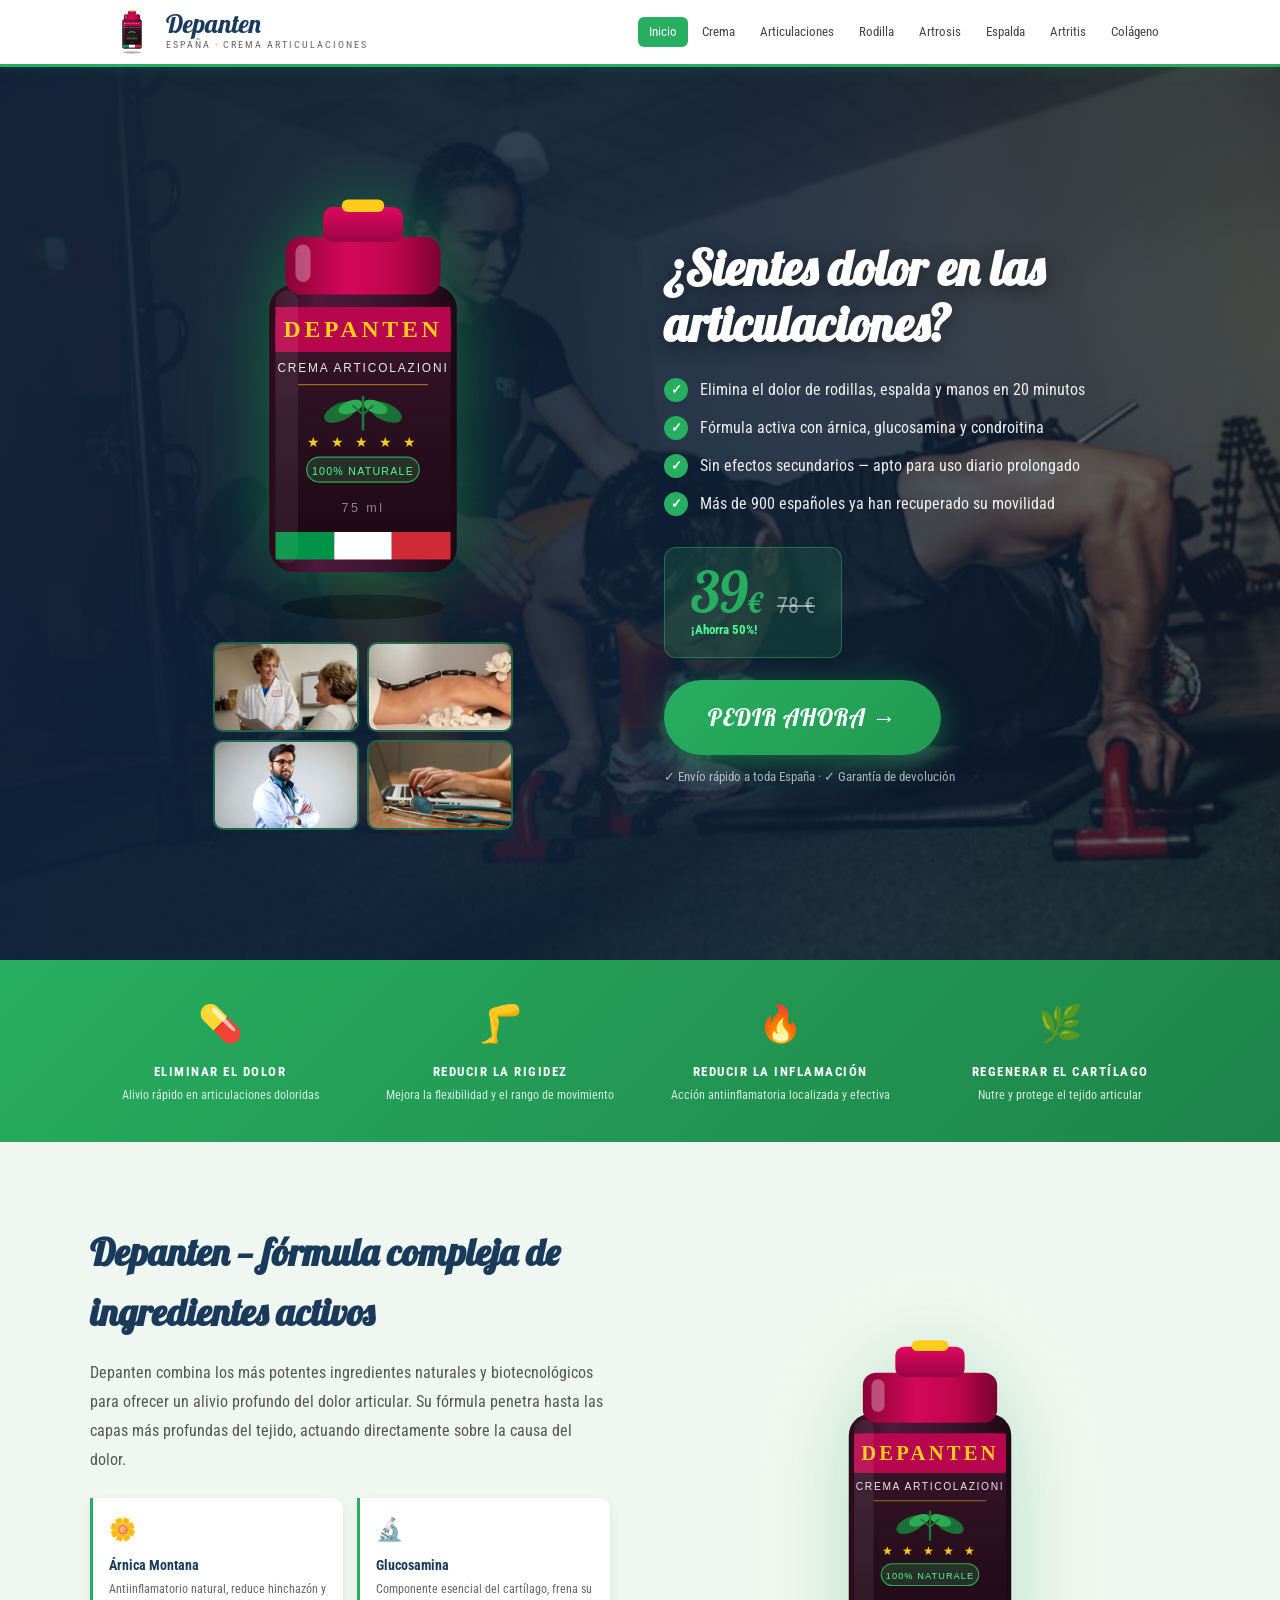
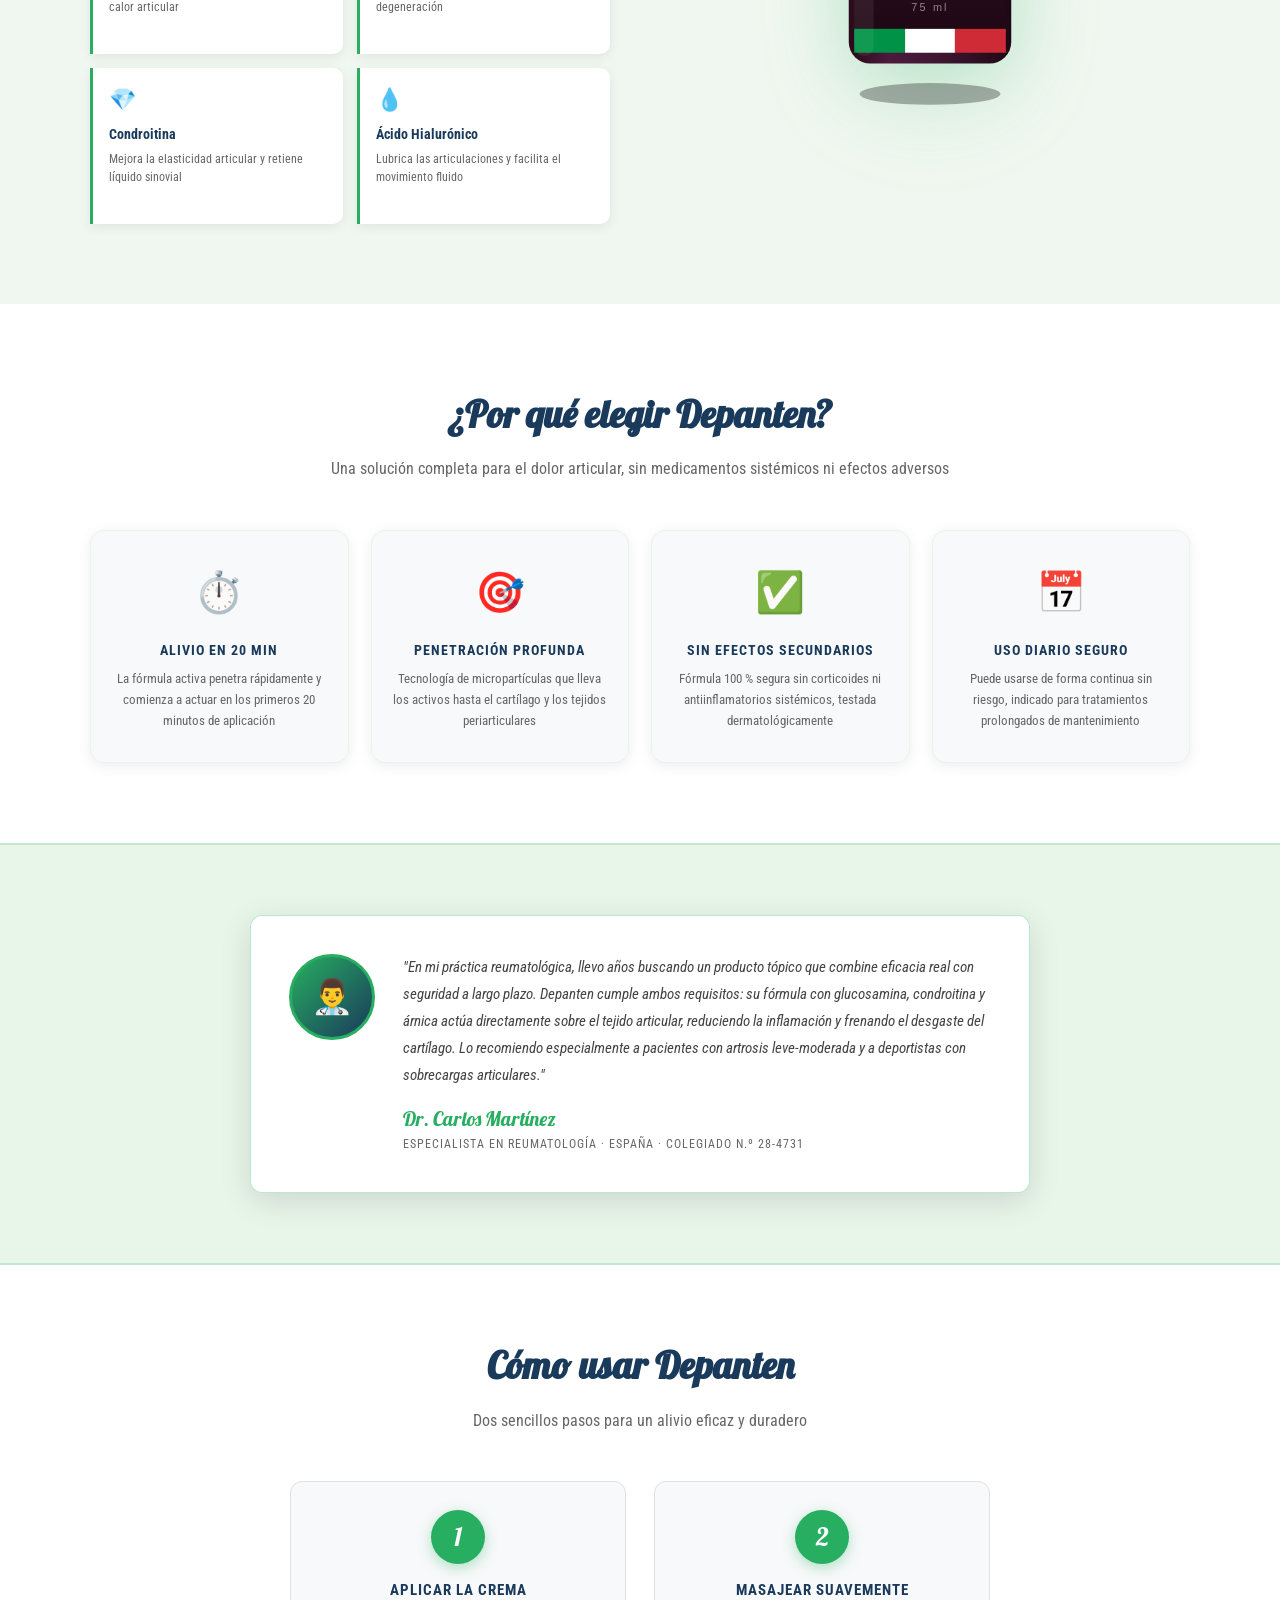
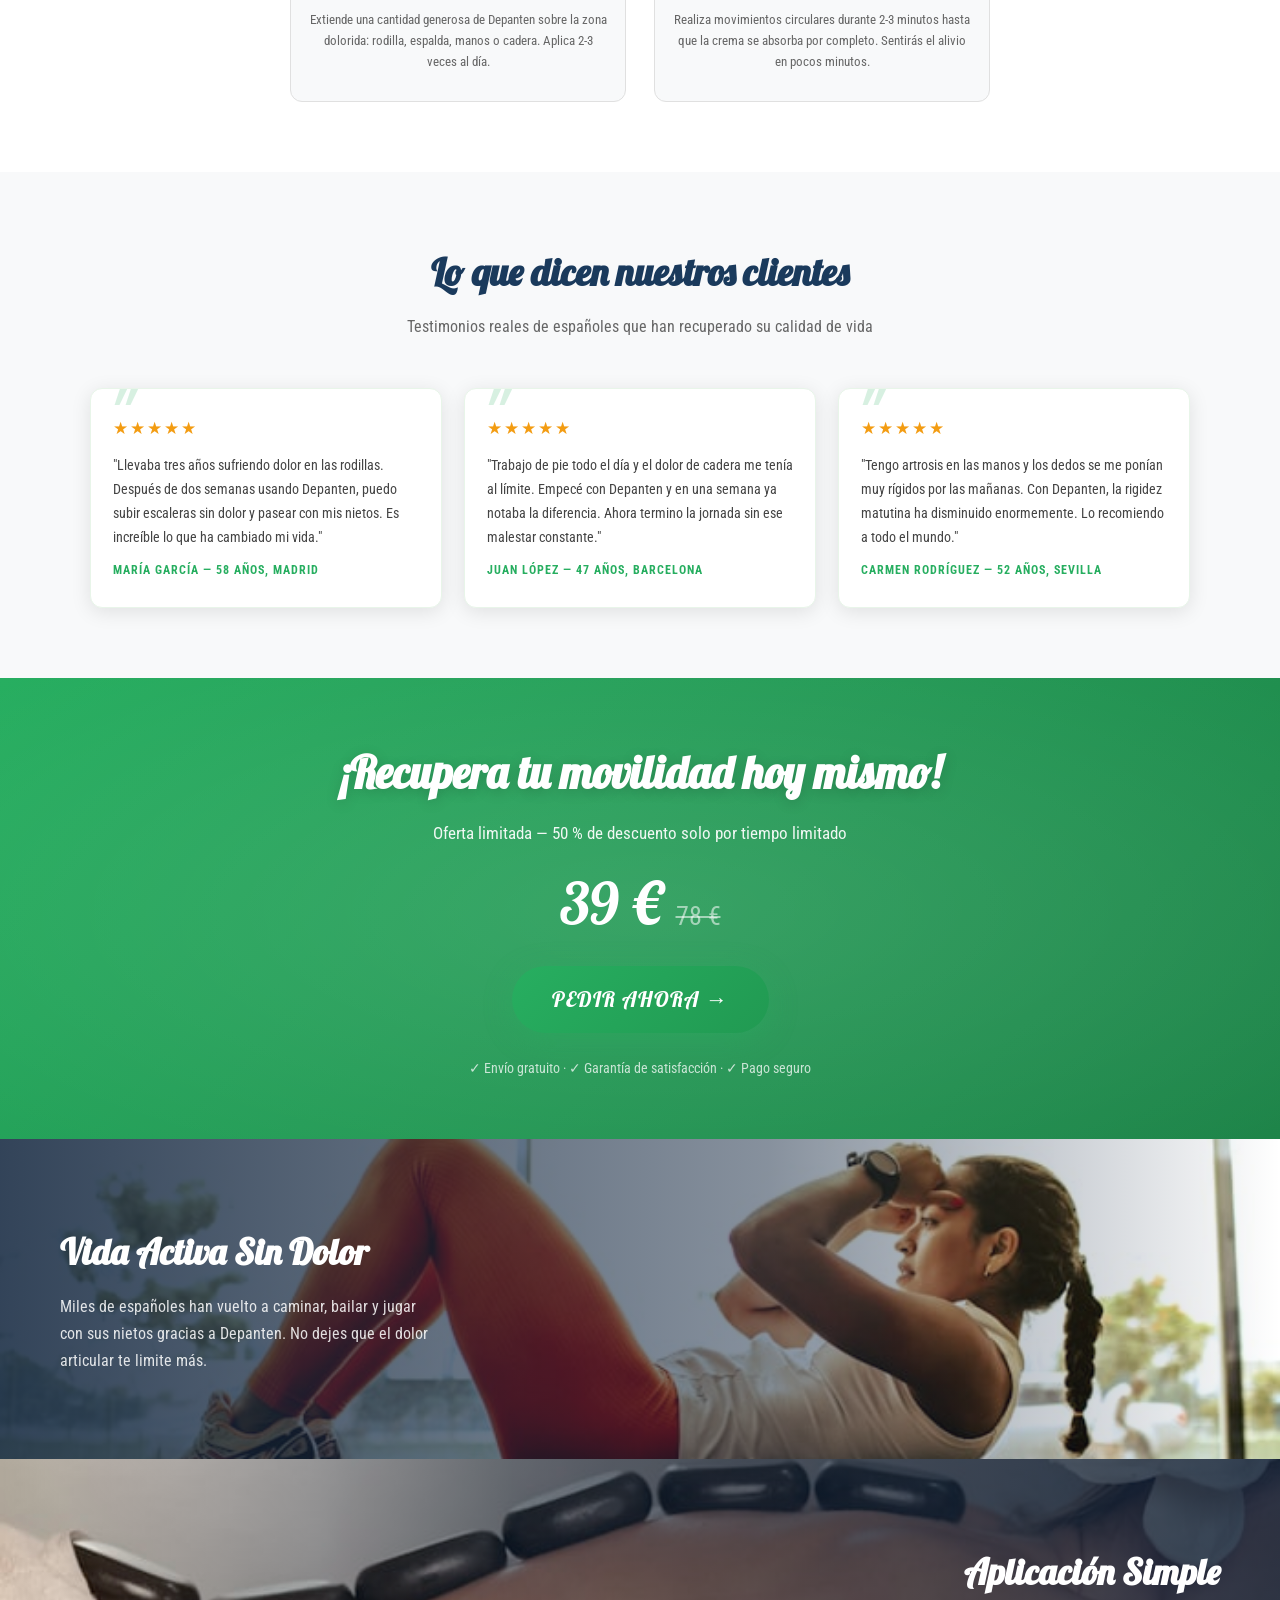
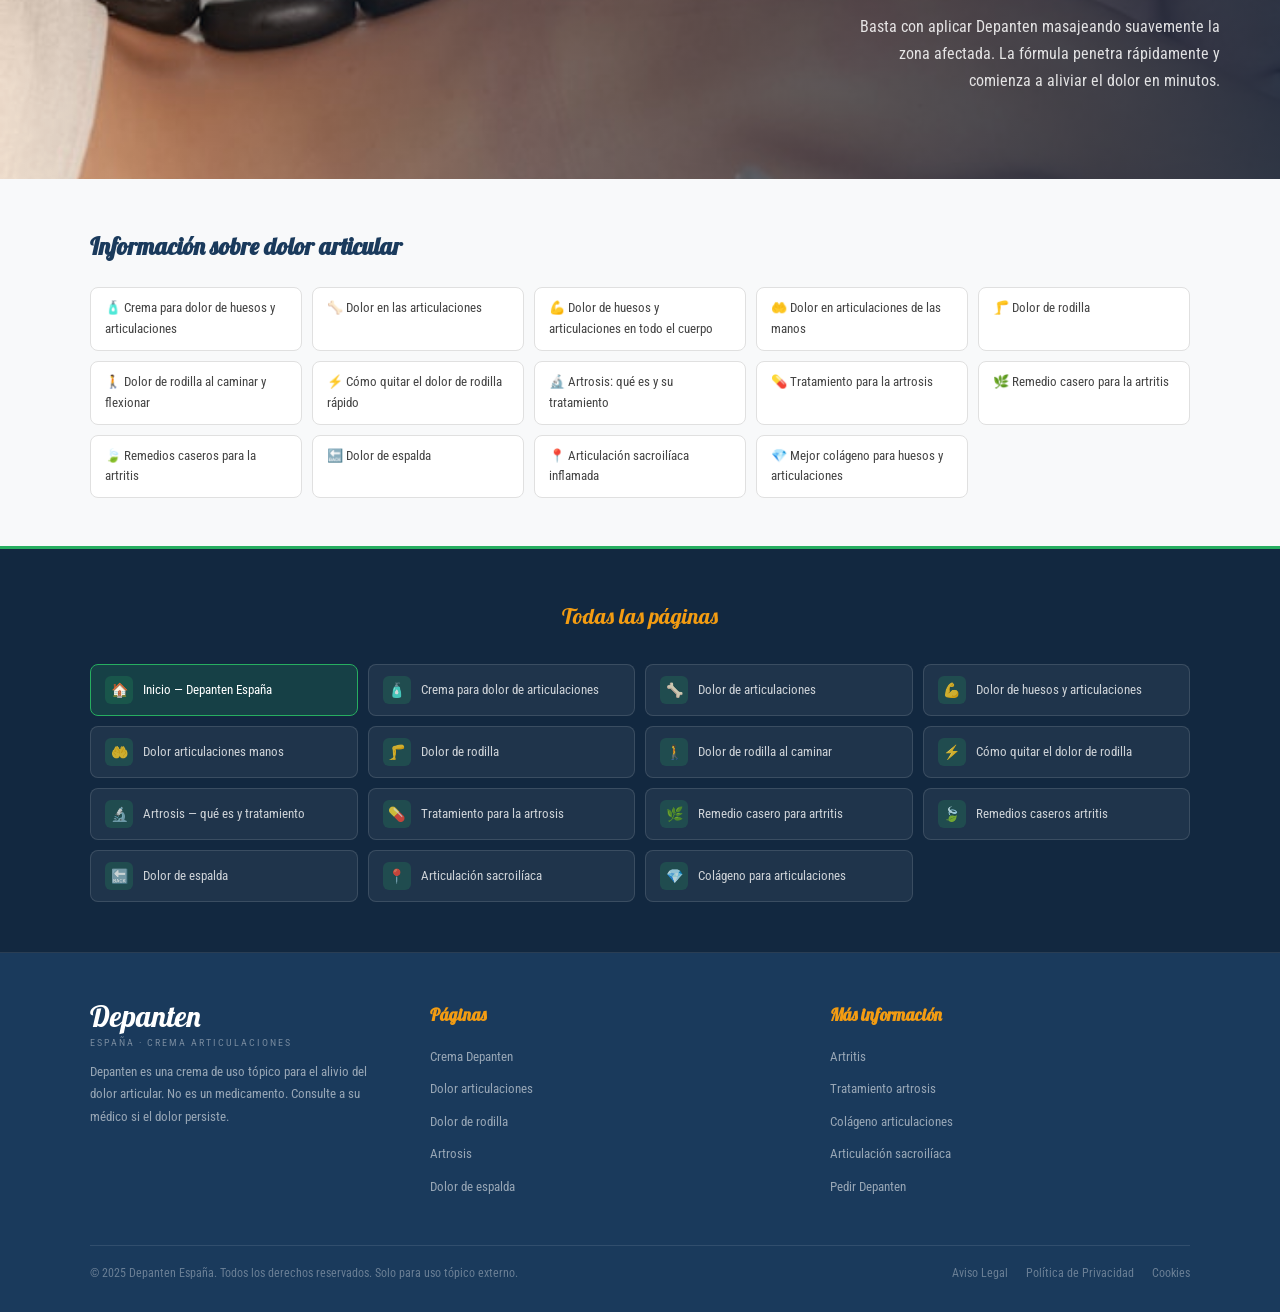
==== index.html @ 1dce1923 "Initial commit: Depanten España SEO site — 15 pages" ====
<!DOCTYPE html>
<html lang="es">
<head>
  <meta charset="UTF-8"/>
  <meta name="viewport" content="width=device-width, initial-scale=1.0"/>
  <title>Depanten Crema — Alivio del Dolor de Articulaciones | España</title>
  <meta name="description" content="Depanten crema para el dolor de articulaciones, rodillas y espalda. Fórmula con árnica, glucosamina y condroitina. Precio especial 39 €. Envío a España."/>
  <link rel="canonical" href="https://depanten.es/index.html"/>
  <link rel="stylesheet" href="style.css"/>
  <script type="application/ld+json">
  {
    "@context": "https://schema.org/",
    "@type": "Product",
    "name": "Depanten Crema",
    "description": "Crema para el dolor de articulaciones, rodillas y espalda con ingredientes activos naturales.",
    "brand": { "@type": "Brand", "name": "Depanten" },
    "offers": {
      "@type": "Offer",
      "priceCurrency": "EUR",
      "price": "39",
      "availability": "https://schema.org/InStock",
      "url": "https://order.depanten.es/"
    },
    "aggregateRating": {
      "@type": "AggregateRating",
      "ratingValue": "4.8",
      "reviewCount": "912"
    }
  }
  </script>
  <style>
    /* ===== HERO ===== */
    .hero-main {
      position: relative;
      background: url('photos/elderly-active.jpg') center/cover no-repeat;
      min-height: 92vh;
      display: flex;
      align-items: center;
    }
    .hero-main::before {
      content: '';
      position: absolute; inset: 0;
      background: linear-gradient(to right, rgba(15,35,60,0.95) 0%, rgba(15,35,60,0.82) 55%, rgba(15,35,60,0.55) 100%);
    }
    .hero-main-inner {
      position: relative; z-index: 2;
      max-width: 1100px; margin: 0 auto; padding: 60px 20px;
      display: grid; grid-template-columns: 1fr 1fr; gap: 48px; align-items: center;
    }
    .hero-left { display: flex; flex-direction: column; align-items: center; gap: 20px; }
    .hero-product-svg {
      width: 300px; height: auto;
      filter: drop-shadow(0 0 40px rgba(39,174,96,0.55)) drop-shadow(0 20px 50px rgba(0,0,0,0.4));
      animation: floatHero 4s ease-in-out infinite;
    }
    @keyframes floatHero {
      0%,100% { transform: translateY(0); }
      50% { transform: translateY(-16px); }
    }
    .hero-mini-photos {
      display: grid; grid-template-columns: 1fr 1fr; gap: 8px; width: 100%; max-width: 300px;
    }
    .hero-mini-photos img {
      width: 100%; height: 90px; object-fit: cover; border-radius: 10px;
      border: 2px solid rgba(39,174,96,0.5); display: block;
    }
    .hero-right { color: #fff; }
    .hero-right h1 {
      font-family: 'Lobster', serif;
      font-size: clamp(28px, 3.8vw, 50px);
      color: #fff; line-height: 1.15; margin-bottom: 20px;
      text-shadow: 0 3px 20px rgba(0,0,0,0.4);
    }
    .hero-list { list-style: none; padding: 0; margin: 0 0 24px; }
    .hero-list li {
      display: flex; align-items: flex-start; gap: 12px;
      font-size: 16px; color: rgba(255,255,255,0.92); padding: 7px 0; line-height: 1.5;
    }
    .hero-list li::before {
      content: '✓';
      min-width: 24px; height: 24px;
      background: #27ae60; border-radius: 50%;
      display: flex; align-items: center; justify-content: center;
      font-size: 13px; font-weight: 700; color: #fff; flex-shrink: 0;
      line-height: 24px; text-align: center;
    }
    .hero-price-box {
      display: inline-flex; align-items: baseline; gap: 16px;
      background: rgba(39,174,96,0.18); border: 1px solid rgba(39,174,96,0.5);
      border-radius: 12px; padding: 16px 26px; margin-bottom: 22px;
    }
    .hero-price-new { font-family: 'Lobster', serif; font-size: 56px; color: #27ae60; line-height: 1; }
    .hero-price-old { font-size: 22px; color: rgba(255,255,255,0.5); text-decoration: line-through; }
    .hero-price-save { font-size: 13px; color: #4dff91; font-weight: 700; }
    .hero-cta {
      display: inline-block;
      background: linear-gradient(135deg, #27ae60, #219a52);
      color: #fff; font-family: 'Lobster', serif; font-size: 24px;
      padding: 18px 44px; border-radius: 50px;
      box-shadow: 0 6px 30px rgba(39,174,96,0.5);
      transition: all 0.3s; text-decoration: none; letter-spacing: 1px;
    }
    .hero-cta:hover { transform: translateY(-3px); box-shadow: 0 12px 40px rgba(39,174,96,0.65); }

    /* ===== GREEN STRIP ===== */
    .green-strip {
      background: linear-gradient(135deg, #27ae60, #1e8449);
      padding: 36px 20px;
    }
    .green-strip-inner {
      max-width: 1100px; margin: 0 auto;
      display: grid; grid-template-columns: repeat(4, 1fr); gap: 20px;
    }
    .strip-item { text-align: center; color: #fff; }
    .strip-icon { font-size: 36px; margin-bottom: 8px; }
    .strip-item h3 { font-size: 13px; font-weight: 700; letter-spacing: 1.5px; text-transform: uppercase; margin-bottom: 4px; }
    .strip-item p { font-size: 12px; color: rgba(255,255,255,0.82); }

    /* ===== FORMULA ===== */
    .formula-section { background: #f0f7f0; padding: 80px 20px; }
    .formula-inner { max-width: 1100px; margin: 0 auto; display: grid; grid-template-columns: 1fr 1fr; gap: 60px; align-items: center; }
    .formula-text h2 { font-family: 'Lobster', serif; font-size: clamp(24px, 3vw, 38px); color: #1a3a5c; margin-bottom: 16px; }
    .formula-text p { font-size: 16px; color: #555; line-height: 1.8; margin-bottom: 24px; }
    .ingredients-list { display: grid; grid-template-columns: 1fr 1fr; gap: 14px; }
    .ing-card {
      background: #fff; border-left: 3px solid #27ae60;
      border-radius: 0 10px 10px 0; padding: 14px 16px;
      box-shadow: 0 3px 12px rgba(0,0,0,0.07);
    }
    .ing-card h4 { font-size: 14px; font-weight: 700; color: #1a3a5c; margin-bottom: 4px; }
    .ing-card p { font-size: 12px; color: #666; line-height: 1.5; }
    .ing-icon { font-size: 22px; margin-bottom: 6px; }
    .formula-img { display: flex; justify-content: center; align-items: center; }
    .formula-img img { width: 260px; filter: drop-shadow(0 16px 40px rgba(39,174,96,0.3)); }

    /* ===== FEATURE CARDS ===== */
    .features-section { background: #fff; padding: 80px 20px; }
    .features-grid { max-width: 1100px; margin: 0 auto; display: grid; grid-template-columns: repeat(4, 1fr); gap: 22px; }
    .feature-card {
      background: #f8f9fa; border: 1px solid #e8f5e9;
      border-radius: 14px; padding: 30px 20px; text-align: center;
      transition: all 0.3s; box-shadow: 0 3px 14px rgba(0,0,0,0.07);
    }
    .feature-card:hover { transform: translateY(-5px); border-color: #27ae60; box-shadow: 0 14px 36px rgba(39,174,96,0.18); }
    .feature-icon { font-size: 40px; margin-bottom: 14px; display: block; }
    .feature-card h3 { font-size: 14px; font-weight: 700; text-transform: uppercase; letter-spacing: 1px; color: #1a3a5c; margin-bottom: 8px; }
    .feature-card p { font-size: 13px; color: #666; line-height: 1.6; }

    /* ===== PHOTO SECTIONS ===== */
    .photo-banner {
      position: relative; height: 320px; overflow: hidden;
    }
    .photo-banner img { width: 100%; height: 100%; object-fit: cover; display: block; }
    .photo-banner-overlay {
      position: absolute; inset: 0;
      background: linear-gradient(to right, rgba(15,35,60,0.85) 0%, rgba(15,35,60,0.50) 60%, transparent 100%);
      display: flex; align-items: center;
    }
    .photo-banner-text { padding: 0 60px; color: #fff; max-width: 500px; }
    .photo-banner-text h2 { font-family: 'Lobster', serif; font-size: 36px; margin-bottom: 12px; }
    .photo-banner-text p { font-size: 16px; color: rgba(255,255,255,0.85); line-height: 1.7; }

    /* ===== SEO LINKS ===== */
    .seo-links { background: #f8f9fa; padding: 48px 20px; }
    .seo-links-inner { max-width: 1100px; margin: 0 auto; }
    .seo-links h2 { font-family: 'Lobster', serif; font-size: 24px; color: #1a3a5c; margin-bottom: 22px; }
    .seo-links-grid { display: grid; grid-template-columns: repeat(auto-fill, minmax(200px,1fr)); gap: 10px; }
    .seo-links-grid a {
      display: block; padding: 10px 14px; background: #fff;
      border: 1px solid #e0e0e0; border-radius: 8px;
      font-size: 13px; color: #444; transition: all 0.2s;
    }
    .seo-links-grid a:hover { border-color: #27ae60; color: #27ae60; background: #e8f5e9; }

    /* ===== RESPONSIVE ===== */
    @media (max-width: 768px) {
      .hero-main-inner { grid-template-columns: 1fr; gap: 30px; }
      .hero-product-svg { width: 200px; }
      .green-strip-inner { grid-template-columns: 1fr 1fr; }
      .formula-inner { grid-template-columns: 1fr; }
      .features-grid { grid-template-columns: 1fr 1fr; }
      .photo-banner-text { padding: 0 24px; }
      .photo-banner-text h2 { font-size: 26px; }
    }
    @media (max-width: 480px) {
      .green-strip-inner { grid-template-columns: 1fr; }
      .features-grid { grid-template-columns: 1fr; }
      .ingredients-list { grid-template-columns: 1fr; }
    }
  </style>
</head>
<body>

<!-- HEADER -->
<header class="site-header">
  <div class="header-inner">
    <a href="index.html" class="logo">
      <img src="product.svg" alt="Depanten" class="logo-img"/>
      <div>
        <div class="logo-text">Depanten</div>
        <div class="logo-sub">España · Crema Articulaciones</div>
      </div>
    </a>
    <nav class="site-nav">
      <a href="index.html" class="active">Inicio</a>
      <a href="crema-depanten.html">Crema</a>
      <a href="dolor-articulaciones.html">Articulaciones</a>
      <a href="dolor-rodilla.html">Rodilla</a>
      <a href="artrosis.html">Artrosis</a>
      <a href="dolor-espalda.html">Espalda</a>
      <a href="remedio-artritis.html">Artritis</a>
      <a href="colageno-articulaciones.html">Colágeno</a>
    </nav>
  </div>
</header>

<!-- HERO -->
<section class="hero-main">
  <div class="hero-main-inner">
    <div class="hero-left">
      <img src="product.svg" alt="Depanten Crema Articulaciones" class="hero-product-svg"/>
      <div class="hero-mini-photos">
        <img src="photos/knee.jpg" alt="Dolor de rodilla"/>
        <img src="photos/back.jpg" alt="Dolor de espalda"/>
        <img src="photos/hands.jpg" alt="Dolor de manos"/>
        <img src="photos/apply.jpg" alt="Aplicar crema"/>
      </div>
    </div>
    <div class="hero-right">
      <h1>¿Sientes dolor en las articulaciones?</h1>
      <ul class="hero-list">
        <li>Elimina el dolor de rodillas, espalda y manos en 20 minutos</li>
        <li>Fórmula activa con árnica, glucosamina y condroitina</li>
        <li>Sin efectos secundarios — apto para uso diario prolongado</li>
        <li>Más de 900 españoles ya han recuperado su movilidad</li>
      </ul>
      <div class="hero-price-box">
        <div>
          <div class="hero-price-new">39<span style="font-size:28px">€</span></div>
          <div class="hero-price-save">¡Ahorra 50%!</div>
        </div>
        <div class="hero-price-old">78 €</div>
      </div>
      <div>
        <a href="https://order.depanten.es/" class="hero-cta">PEDIR AHORA →</a>
        <p style="margin-top:12px;font-size:13px;color:rgba(255,255,255,0.65);">✓ Envío rápido a toda España · ✓ Garantía de devolución</p>
      </div>
    </div>
  </div>
</section>

<!-- GREEN BENEFITS STRIP -->
<section class="green-strip">
  <div class="green-strip-inner">
    <div class="strip-item">
      <div class="strip-icon">💊</div>
      <h3>Eliminar el Dolor</h3>
      <p>Alivio rápido en articulaciones doloridas</p>
    </div>
    <div class="strip-item">
      <div class="strip-icon">🦵</div>
      <h3>Reducir la Rigidez</h3>
      <p>Mejora la flexibilidad y el rango de movimiento</p>
    </div>
    <div class="strip-item">
      <div class="strip-icon">🔥</div>
      <h3>Reducir la Inflamación</h3>
      <p>Acción antiinflamatoria localizada y efectiva</p>
    </div>
    <div class="strip-item">
      <div class="strip-icon">🌿</div>
      <h3>Regenerar el Cartílago</h3>
      <p>Nutre y protege el tejido articular</p>
    </div>
  </div>
</section>

<!-- FORMULA SECTION -->
<section class="formula-section">
  <div class="formula-inner">
    <div class="formula-text">
      <h2>Depanten — fórmula compleja de ingredientes activos</h2>
      <p>Depanten combina los más potentes ingredientes naturales y biotecnológicos para ofrecer un alivio profundo del dolor articular. Su fórmula penetra hasta las capas más profundas del tejido, actuando directamente sobre la causa del dolor.</p>
      <div class="ingredients-list">
        <div class="ing-card">
          <div class="ing-icon">🌼</div>
          <h4>Árnica Montana</h4>
          <p>Antiinflamatorio natural, reduce hinchazón y calor articular</p>
        </div>
        <div class="ing-card">
          <div class="ing-icon">🔬</div>
          <h4>Glucosamina</h4>
          <p>Componente esencial del cartílago, frena su degeneración</p>
        </div>
        <div class="ing-card">
          <div class="ing-icon">💎</div>
          <h4>Condroitina</h4>
          <p>Mejora la elasticidad articular y retiene líquido sinovial</p>
        </div>
        <div class="ing-card">
          <div class="ing-icon">💧</div>
          <h4>Ácido Hialurónico</h4>
          <p>Lubrica las articulaciones y facilita el movimiento fluido</p>
        </div>
      </div>
    </div>
    <div class="formula-img">
      <img src="product.svg" alt="Depanten Crema fórmula activa"/>
    </div>
  </div>
</section>

<!-- FEATURE CARDS -->
<section class="features-section">
  <h2 class="section-title">¿Por qué elegir Depanten?</h2>
  <p class="section-sub">Una solución completa para el dolor articular, sin medicamentos sistémicos ni efectos adversos</p>
  <div class="features-grid">
    <div class="feature-card">
      <span class="feature-icon">⏱️</span>
      <h3>Alivio en 20 min</h3>
      <p>La fórmula activa penetra rápidamente y comienza a actuar en los primeros 20 minutos de aplicación</p>
    </div>
    <div class="feature-card">
      <span class="feature-icon">🎯</span>
      <h3>Penetración Profunda</h3>
      <p>Tecnología de micropartículas que lleva los activos hasta el cartílago y los tejidos periarticulares</p>
    </div>
    <div class="feature-card">
      <span class="feature-icon">✅</span>
      <h3>Sin Efectos Secundarios</h3>
      <p>Fórmula 100 % segura sin corticoides ni antiinflamatorios sistémicos, testada dermatológicamente</p>
    </div>
    <div class="feature-card">
      <span class="feature-icon">📅</span>
      <h3>Uso Diario Seguro</h3>
      <p>Puede usarse de forma continua sin riesgo, indicado para tratamientos prolongados de mantenimiento</p>
    </div>
  </div>
</section>

<!-- EXPERT -->
<section class="expert-section">
  <div class="expert-box">
    <div class="expert-avatar">👨‍⚕️</div>
    <div>
      <p class="expert-quote">"En mi práctica reumatológica, llevo años buscando un producto tópico que combine eficacia real con seguridad a largo plazo. Depanten cumple ambos requisitos: su fórmula con glucosamina, condroitina y árnica actúa directamente sobre el tejido articular, reduciendo la inflamación y frenando el desgaste del cartílago. Lo recomiendo especialmente a pacientes con artrosis leve-moderada y a deportistas con sobrecargas articulares."</p>
      <div class="expert-name">Dr. Carlos Martínez</div>
      <div class="expert-title">Especialista en Reumatología · España · Colegiado N.º 28-4731</div>
    </div>
  </div>
</section>

<!-- HOW TO USE -->
<section class="howto-section" style="padding:70px 20px;">
  <h2 class="section-title">Cómo usar Depanten</h2>
  <p class="section-sub">Dos sencillos pasos para un alivio eficaz y duradero</p>
  <div class="steps-grid" style="max-width:700px;margin:0 auto;grid-template-columns:1fr 1fr;">
    <div class="step-item">
      <div class="step-number">1</div>
      <h3>Aplicar la Crema</h3>
      <p>Extiende una cantidad generosa de Depanten sobre la zona dolorida: rodilla, espalda, manos o cadera. Aplica 2-3 veces al día.</p>
    </div>
    <div class="step-item">
      <div class="step-number">2</div>
      <h3>Masajear Suavemente</h3>
      <p>Realiza movimientos circulares durante 2-3 minutos hasta que la crema se absorba por completo. Sentirás el alivio en pocos minutos.</p>
    </div>
  </div>
</section>

<!-- TESTIMONIALS -->
<section class="testimonials-section" style="padding:70px 20px;">
  <h2 class="section-title">Lo que dicen nuestros clientes</h2>
  <p class="section-sub">Testimonios reales de españoles que han recuperado su calidad de vida</p>
  <div class="testimonials-grid">
    <div class="testimonial-card">
      <div class="stars">★★★★★</div>
      <p>"Llevaba tres años sufriendo dolor en las rodillas. Después de dos semanas usando Depanten, puedo subir escaleras sin dolor y pasear con mis nietos. Es increíble lo que ha cambiado mi vida."</p>
      <div class="testimonial-author">María García — 58 años, Madrid</div>
    </div>
    <div class="testimonial-card">
      <div class="stars">★★★★★</div>
      <p>"Trabajo de pie todo el día y el dolor de cadera me tenía al límite. Empecé con Depanten y en una semana ya notaba la diferencia. Ahora termino la jornada sin ese malestar constante."</p>
      <div class="testimonial-author">Juan López — 47 años, Barcelona</div>
    </div>
    <div class="testimonial-card">
      <div class="stars">★★★★★</div>
      <p>"Tengo artrosis en las manos y los dedos se me ponían muy rígidos por las mañanas. Con Depanten, la rigidez matutina ha disminuido enormemente. Lo recomiendo a todo el mundo."</p>
      <div class="testimonial-author">Carmen Rodríguez — 52 años, Sevilla</div>
    </div>
  </div>
</section>

<!-- FINAL CTA -->
<section class="cta-section">
  <h2>¡Recupera tu movilidad hoy mismo!</h2>
  <p class="subtitle">Oferta limitada — 50 % de descuento solo por tiempo limitado</p>
  <div class="cta-price-row">
    <span class="cta-price-new">39 €</span>
    <span class="cta-price-old">78 €</span>
  </div>
  <a href="https://order.depanten.es/" class="btn-buy">PEDIR AHORA →</a>
  <p style="margin-top:16px;font-size:14px;color:rgba(255,255,255,0.75);">✓ Envío gratuito · ✓ Garantía de satisfacción · ✓ Pago seguro</p>
</section>

<!-- PHOTO SECTION 1 -->
<div class="photo-banner">
  <img src="photos/senior-walking.jpg" alt="Vida activa sin dolor con Depanten"/>
  <div class="photo-banner-overlay">
    <div class="photo-banner-text">
      <h2>Vida Activa Sin Dolor</h2>
      <p>Miles de españoles han vuelto a caminar, bailar y jugar con sus nietos gracias a Depanten. No dejes que el dolor articular te limite más.</p>
    </div>
  </div>
</div>

<!-- PHOTO SECTION 2 -->
<div class="photo-banner">
  <img src="photos/back-massage.jpg" alt="Aplicación simple de Depanten crema"/>
  <div class="photo-banner-overlay" style="background:linear-gradient(to left, rgba(15,35,60,0.85) 0%, rgba(15,35,60,0.50) 60%, transparent 100%);justify-content:flex-end;">
    <div class="photo-banner-text" style="text-align:right;">
      <h2>Aplicación Simple</h2>
      <p>Basta con aplicar Depanten masajeando suavemente la zona afectada. La fórmula penetra rápidamente y comienza a aliviar el dolor en minutos.</p>
    </div>
  </div>
</div>

<!-- SEO INTERNAL LINKS -->
<section class="seo-links">
  <div class="seo-links-inner">
    <h2>Información sobre dolor articular</h2>
    <div class="seo-links-grid">
      <a href="crema-depanten.html">🧴 Crema para dolor de huesos y articulaciones</a>
      <a href="dolor-articulaciones.html">🦴 Dolor en las articulaciones</a>
      <a href="dolor-huesos-articulaciones.html">💪 Dolor de huesos y articulaciones en todo el cuerpo</a>
      <a href="dolor-articulaciones-manos.html">🤲 Dolor en articulaciones de las manos</a>
      <a href="dolor-rodilla.html">🦵 Dolor de rodilla</a>
      <a href="dolor-rodilla-caminar.html">🚶 Dolor de rodilla al caminar y flexionar</a>
      <a href="como-quitar-dolor-rodilla.html">⚡ Cómo quitar el dolor de rodilla rápido</a>
      <a href="artrosis.html">🔬 Artrosis: qué es y su tratamiento</a>
      <a href="tratamiento-artrosis.html">💊 Tratamiento para la artrosis</a>
      <a href="remedio-artritis.html">🌿 Remedio casero para la artritis</a>
      <a href="remedios-caseros-artritis.html">🍃 Remedios caseros para la artritis</a>
      <a href="dolor-espalda.html">🔙 Dolor de espalda</a>
      <a href="articulacion-sacroiliaca.html">📍 Articulación sacroilíaca inflamada</a>
      <a href="colageno-articulaciones.html">💎 Mejor colágeno para huesos y articulaciones</a>
    </div>
  </div>
</section>

<!-- FOOTER -->
<footer class="site-footer">
  <div class="footer-pages">
    <div class="footer-pages-title">Todas las páginas</div>
    <div class="pages-nav-grid">
      <a href="index.html" class="active"><span class="pg-icon">🏠</span>Inicio — Depanten España</a>
      <a href="crema-depanten.html"><span class="pg-icon">🧴</span>Crema para dolor de articulaciones</a>
      <a href="dolor-articulaciones.html"><span class="pg-icon">🦴</span>Dolor de articulaciones</a>
      <a href="dolor-huesos-articulaciones.html"><span class="pg-icon">💪</span>Dolor de huesos y articulaciones</a>
      <a href="dolor-articulaciones-manos.html"><span class="pg-icon">🤲</span>Dolor articulaciones manos</a>
      <a href="dolor-rodilla.html"><span class="pg-icon">🦵</span>Dolor de rodilla</a>
      <a href="dolor-rodilla-caminar.html"><span class="pg-icon">🚶</span>Dolor de rodilla al caminar</a>
      <a href="como-quitar-dolor-rodilla.html"><span class="pg-icon">⚡</span>Cómo quitar el dolor de rodilla</a>
      <a href="artrosis.html"><span class="pg-icon">🔬</span>Artrosis — qué es y tratamiento</a>
      <a href="tratamiento-artrosis.html"><span class="pg-icon">💊</span>Tratamiento para la artrosis</a>
      <a href="remedio-artritis.html"><span class="pg-icon">🌿</span>Remedio casero para artritis</a>
      <a href="remedios-caseros-artritis.html"><span class="pg-icon">🍃</span>Remedios caseros artritis</a>
      <a href="dolor-espalda.html"><span class="pg-icon">🔙</span>Dolor de espalda</a>
      <a href="articulacion-sacroiliaca.html"><span class="pg-icon">📍</span>Articulación sacroilíaca</a>
      <a href="colageno-articulaciones.html"><span class="pg-icon">💎</span>Colágeno para articulaciones</a>
    </div>
  </div>
  <div class="footer-main">
    <div class="footer-inner">
      <div class="footer-top">
        <div class="footer-brand">
          <span class="logo-text">Depanten</span>
          <div class="logo-sub" style="color:rgba(255,255,255,0.4);margin-top:4px;">España · Crema Articulaciones</div>
          <p>Depanten es una crema de uso tópico para el alivio del dolor articular. No es un medicamento. Consulte a su médico si el dolor persiste.</p>
        </div>
        <div class="footer-col">
          <h4>Páginas</h4>
          <ul>
            <li><a href="crema-depanten.html">Crema Depanten</a></li>
            <li><a href="dolor-articulaciones.html">Dolor articulaciones</a></li>
            <li><a href="dolor-rodilla.html">Dolor de rodilla</a></li>
            <li><a href="artrosis.html">Artrosis</a></li>
            <li><a href="dolor-espalda.html">Dolor de espalda</a></li>
          </ul>
        </div>
        <div class="footer-col">
          <h4>Más información</h4>
          <ul>
            <li><a href="remedio-artritis.html">Artritis</a></li>
            <li><a href="tratamiento-artrosis.html">Tratamiento artrosis</a></li>
            <li><a href="colageno-articulaciones.html">Colágeno articulaciones</a></li>
            <li><a href="articulacion-sacroiliaca.html">Articulación sacroilíaca</a></li>
            <li><a href="https://order.depanten.es/">Pedir Depanten</a></li>
          </ul>
        </div>
      </div>
      <div class="footer-bottom">
        <p>© 2025 Depanten España. Todos los derechos reservados. Solo para uso tópico externo.</p>
        <div class="footer-links">
          <a href="#">Aviso Legal</a>
          <a href="#">Política de Privacidad</a>
          <a href="#">Cookies</a>
        </div>
      </div>
    </div>
  </div>
</footer>

</body>
</html>
---- style.css ----
/* ============================================================
   DEPANTENE PORTUGAL — Main Stylesheet v2 (Light/Green Theme)
   ============================================================ */

@import url('https://fonts.googleapis.com/css2?family=Lobster&family=Roboto+Condensed:wght@300;400;700&display=swap');

*, *::before, *::after { box-sizing: border-box; margin: 0; padding: 0; }
html { scroll-behavior: smooth; }
body {
  font-family: 'Roboto Condensed', Georgia, serif;
  background: #ffffff;
  color: #333333;
  line-height: 1.6;
  min-height: 100vh;
}
img { max-width: 100%; display: block; }
a { color: inherit; text-decoration: none; }
ul { list-style: none; }

:root {
  --bg:          #ffffff;
  --bg-light:    #f8f9fa;
  --bg-section:  #f0f7f0;
  --green:       #27ae60;
  --green-h:     #219a52;
  --green-light: #e8f5e9;
  --navy:        #1a3a5c;
  --navy-d:      #122840;
  --text:        #333333;
  --text-muted:  #666666;
  --gold:        #f39c12;
  --gold-d:      #e67e22;
  --white:       #ffffff;
  --shadow:      0 4px 20px rgba(0,0,0,0.10);
  --shadow-md:   0 8px 32px rgba(0,0,0,0.12);
  --radius:      12px;
  --max-w:       1100px;
}

.container { max-width: var(--max-w); margin: 0 auto; padding: 0 20px; }

/* ============================================================
   HEADER
   ============================================================ */
.site-header {
  background: #ffffff;
  border-bottom: 3px solid var(--green);
  position: sticky; top: 0; z-index: 100;
  backdrop-filter: blur(10px);
  box-shadow: 0 2px 16px rgba(39,174,96,0.15);
}
.header-inner {
  display: flex; align-items: center; justify-content: space-between;
  padding: 10px 20px; max-width: var(--max-w); margin: 0 auto; gap: 16px;
}
.logo { display: flex; align-items: center; gap: 12px; flex-shrink: 0; }
.logo-img { width: 44px; height: 44px; }
.logo-text {
  font-family: 'Lobster', serif;
  font-size: 26px;
  color: var(--navy);
  line-height: 1;
  text-shadow: none;
}
.logo-sub { font-size: 10px; color: var(--text-muted); letter-spacing: 2px; text-transform: uppercase; }

.site-nav { display: flex; flex-wrap: wrap; gap: 3px; justify-content: flex-end; }
.site-nav a {
  font-size: 13px; color: #444444;
  padding: 5px 11px; border-radius: 6px; transition: all 0.2s;
}
.site-nav a:hover, .site-nav a.active {
  background: var(--green); color: #fff;
}
.nav-toggle {
  display: none; background: none; border: 1px solid var(--green);
  color: var(--green); font-size: 22px; padding: 6px 10px; border-radius: 6px; cursor: pointer;
}

/* ============================================================
   PRODUCT SHOWCASE — TOP BANNER
   ============================================================ */
.product-showcase {
  background: linear-gradient(135deg, #e8f5e9 0%, #ffffff 50%, #e3f2fd 100%);
  padding: 0;
  overflow: hidden;
  position: relative;
}

.product-showcase::before {
  content: '';
  position: absolute; inset: 0;
  background:
    radial-gradient(ellipse 80% 60% at 30% 50%, rgba(39,174,96,0.10) 0%, transparent 60%),
    radial-gradient(ellipse 50% 70% at 75% 40%, rgba(26,58,92,0.06) 0%, transparent 55%);
  pointer-events: none;
}

.product-showcase::after {
  content: '';
  position: absolute;
  width: 600px; height: 600px;
  border-radius: 50%;
  border: 1px solid rgba(39,174,96,0.12);
  top: 50%; left: 55%;
  transform: translate(-50%, -50%);
  pointer-events: none;
}

.showcase-inner {
  max-width: var(--max-w);
  margin: 0 auto;
  display: grid;
  grid-template-columns: 320px 1fr;
  gap: 0;
  align-items: center;
  position: relative;
  z-index: 1;
  min-height: 520px;
}

.showcase-product {
  display: flex;
  flex-direction: column;
  align-items: center;
  justify-content: flex-end;
  padding: 0 20px;
  position: relative;
  height: 520px;
}

.product-glow {
  position: absolute;
  width: 260px; height: 260px;
  background: radial-gradient(circle, rgba(39,174,96,0.25) 0%, transparent 70%);
  bottom: 60px; left: 50%; transform: translateX(-50%);
  filter: blur(30px);
  pointer-events: none;
}

.product-glow-gold {
  position: absolute;
  width: 180px; height: 180px;
  background: radial-gradient(circle, rgba(243,156,18,0.18) 0%, transparent 70%);
  top: 60px; left: 50%; transform: translateX(-50%);
  filter: blur(25px);
  pointer-events: none;
}

.showcase-product img {
  width: 220px;
  height: auto;
  filter: drop-shadow(0 20px 40px rgba(39,174,96,0.30)) drop-shadow(0 0 20px rgba(26,58,92,0.12));
  position: relative;
  z-index: 2;
  animation: floatProduct 4s ease-in-out infinite;
}

@keyframes floatProduct {
  0%, 100% { transform: translateY(0px); }
  50% { transform: translateY(-12px); }
}

.product-badge {
  background: linear-gradient(135deg, var(--green), var(--green-h));
  color: #ffffff;
  font-family: 'Lobster', serif;
  font-size: 22px;
  padding: 8px 24px;
  border-radius: 30px;
  margin-top: 20px;
  margin-bottom: 20px;
  text-align: center;
  box-shadow: 0 4px 20px rgba(39,174,96,0.35);
  position: relative;
  z-index: 2;
  white-space: nowrap;
}

.showcase-content {
  padding: 50px 40px 50px 20px;
}

.hero-badge {
  display: inline-flex; align-items: center; gap: 8px;
  background: rgba(39,174,96,0.12);
  border: 1px solid rgba(39,174,96,0.45);
  color: var(--navy); font-size: 12px; font-weight: 700;
  letter-spacing: 1.5px; text-transform: uppercase;
  padding: 6px 14px; border-radius: 20px; margin-bottom: 18px;
}
.hero-badge .discount {
  background: var(--green); color: #fff;
  padding: 2px 8px; border-radius: 10px; font-size: 13px;
}

.showcase-content h1 {
  font-family: 'Lobster', serif;
  font-size: clamp(28px, 3.5vw, 46px);
  color: var(--navy);
  line-height: 1.15;
  margin-bottom: 16px;
  text-shadow: none;
}

.hero-desc {
  font-size: 17px;
  color: #555555;
  margin-bottom: 22px;
  line-height: 1.7;
  max-width: 520px;
}

.hero-benefits { margin-bottom: 28px; }
.hero-benefits li {
  display: flex; align-items: center; gap: 10px;
  font-size: 15px; color: #444444; padding: 4px 0;
}
.hero-benefits li::before {
  content: '✓';
  width: 22px; height: 22px;
  background: var(--green); border-radius: 50%;
  display: flex; align-items: center; justify-content: center;
  font-size: 12px; font-weight: 700; flex-shrink: 0;
  color: #fff;
  text-align: center; line-height: 22px;
}

/* PRICE WIDGET */
.price-widget {
  display: inline-flex;
  align-items: center;
  gap: 20px;
  background: rgba(39,174,96,0.08);
  border: 1px solid rgba(39,174,96,0.30);
  border-radius: var(--radius);
  padding: 16px 24px;
  margin-bottom: 24px;
}

.price-new {
  font-family: 'Lobster', serif;
  font-size: 52px;
  color: var(--green);
  line-height: 1;
}
.price-new span { font-size: 26px; }
.price-old {
  font-size: 22px;
  color: #aaaaaa;
  text-decoration: line-through;
}
.price-saving {
  font-size: 12px;
  color: var(--green);
  font-weight: 700;
  margin-top: 3px;
}

/* ============================================================
   CTA BUTTONS
   ============================================================ */
.btn-buy {
  display: inline-block;
  background: linear-gradient(135deg, var(--green) 0%, var(--green-h) 100%);
  color: #fff;
  font-family: 'Lobster', serif;
  font-size: 22px;
  letter-spacing: 1px;
  padding: 16px 40px;
  border-radius: 50px;
  border: none;
  cursor: pointer;
  text-align: center;
  transition: all 0.3s;
  box-shadow: 0 6px 28px rgba(39,174,96,0.40);
  text-decoration: none;
  position: relative;
  overflow: hidden;
}
.btn-buy::after {
  content: '';
  position: absolute; top: 0; left: -100%;
  width: 100%; height: 100%;
  background: linear-gradient(90deg, transparent, rgba(255,255,255,0.18), transparent);
  transition: left 0.5s;
}
.btn-buy:hover { transform: translateY(-3px); box-shadow: 0 12px 36px rgba(39,174,96,0.55); background: linear-gradient(135deg, var(--green-h) 0%, #1a7a42 100%); }
.btn-buy:hover::after { left: 100%; }

.btn-buy-sm {
  display: inline-block;
  background: linear-gradient(135deg, var(--green), var(--green-h));
  color: #fff;
  font-family: 'Lobster', serif;
  font-size: 18px;
  padding: 12px 30px;
  border-radius: 40px;
  transition: all 0.3s;
  box-shadow: 0 4px 18px rgba(39,174,96,0.35);
}
.btn-buy-sm:hover { transform: translateY(-2px); box-shadow: 0 8px 28px rgba(39,174,96,0.50); background: linear-gradient(135deg, var(--green-h), #1a7a42); }

.delivery-note { font-size: 13px; color: var(--text-muted); margin-top: 12px; }
.delivery-note strong { color: var(--green); }

/* Old price card (used on inner pages) */
.price-card {
  background: linear-gradient(145deg, rgba(39,174,96,0.08), #ffffff);
  border: 2px solid var(--green);
  border-radius: var(--radius);
  padding: 28px 22px;
  text-align: center;
  box-shadow: var(--shadow-md), 0 0 30px rgba(39,174,96,0.10);
  position: relative;
}
.price-card::before {
  content: 'OFERTA ESPECIAL';
  position: absolute; top: -14px; left: 50%; transform: translateX(-50%);
  background: var(--green); color: #fff;
  font-size: 10px; font-weight: 700; letter-spacing: 2px;
  padding: 4px 14px; border-radius: 10px; white-space: nowrap;
}
.product-img-wrap {
  margin: 0 auto 16px;
  width: 160px; height: 180px;
  display: flex; align-items: center; justify-content: center;
}
.product-img-wrap img, .product-img-wrap svg {
  width: 100%; height: 100%; object-fit: contain;
  filter: drop-shadow(0 8px 20px rgba(0,0,0,0.15));
}
.promo-label { font-size: 11px; font-weight: 700; letter-spacing: 2px; text-transform: uppercase; color: var(--green); margin-bottom: 8px; }
.price-display .price-new { font-size: 46px; }
.price-display .price-old { font-size: 20px; color: #aaaaaa; text-decoration: line-through; margin-top: 2px; }
.price-display .price-saving { font-size: 12px; color: var(--green); font-weight: 700; }

/* Inner page hero */
.hero {
  background: linear-gradient(135deg, #1a3a5c 0%, #2c3e50 100%);
  padding: 50px 20px;
  overflow: hidden;
  position: relative;
}
.hero::before {
  content: '';
  position: absolute; inset: 0;
  background: radial-gradient(ellipse 600px 400px at 70% 50%, rgba(39,174,96,0.12), transparent 70%);
  pointer-events: none;
}
.hero-inner {
  max-width: var(--max-w); margin: 0 auto;
  display: grid; grid-template-columns: 1fr 380px;
  gap: 40px; align-items: center; position: relative; z-index: 1;
}
.hero h1 {
  font-family: 'Lobster', serif;
  font-size: clamp(26px, 3.5vw, 44px);
  color: #ffffff; line-height: 1.15; margin-bottom: 16px;
}

/* ============================================================
   SECTIONS
   ============================================================ */
section { padding: 70px 20px; }

.section-title {
  font-family: 'Lobster', serif;
  font-size: clamp(24px, 3.5vw, 38px);
  color: var(--navy); text-align: center;
  margin-bottom: 12px;
  text-shadow: none;
}
.section-sub {
  text-align: center; color: var(--text-muted);
  font-size: 16px; margin-bottom: 48px;
  max-width: 680px; margin-left: auto; margin-right: auto;
}

/* ============================================================
   BEFORE/AFTER RESULT SECTION
   ============================================================ */
.result-section {
  background: var(--bg-light);
  padding: 70px 20px;
  text-align: center;
}
.result-photos-grid {
  display: grid;
  grid-template-columns: 1fr auto 1fr;
  gap: 0;
  align-items: center;
  margin-top: 40px;
  border-radius: 20px;
  overflow: hidden;
  box-shadow: 0 20px 60px rgba(0,0,0,0.12);
}
.result-photo-wrap {
  position: relative;
  height: 380px;
  overflow: hidden;
}
.result-photo-wrap img {
  width: 100%;
  height: 100%;
  object-fit: cover;
  display: block;
}
.result-photo-overlay {
  position: absolute;
  inset: 0;
  display: flex;
  flex-direction: column;
  align-items: center;
  justify-content: flex-end;
  padding: 24px;
  gap: 10px;
}
.before-overlay {
  background: linear-gradient(to top, rgba(180,60,60,0.70) 0%, transparent 60%);
}
.after-overlay {
  background: linear-gradient(to top, rgba(0,120,60,0.70) 0%, transparent 60%);
}
.result-label-pill {
  font-size: 11px;
  font-weight: 700;
  letter-spacing: 3px;
  padding: 5px 16px;
  border-radius: 20px;
}
.before-pill { background: #e74c3c; color: #fff; }
.after-pill  { background: var(--green); color: #fff; }
.result-photo-overlay p {
  font-size: 15px;
  font-weight: 700;
  color: #fff;
  text-shadow: 0 2px 8px rgba(0,0,0,0.5);
  margin: 0;
}
.result-vs {
  width: 56px;
  background: var(--gold);
  color: #fff;
  font-size: 18px;
  font-weight: 900;
  display: flex;
  align-items: center;
  justify-content: center;
  align-self: stretch;
  letter-spacing: 1px;
  z-index: 1;
}

/* Result photo cards (alternate layout) */
.result-photo-card {
  background: #ffffff;
  border-radius: var(--radius);
  box-shadow: var(--shadow);
  overflow: hidden;
  transition: transform 0.3s, box-shadow 0.3s;
}
.result-photo-card:hover {
  transform: translateY(-4px);
  box-shadow: var(--shadow-md);
}

/* ============================================================
   PAIN ZONES GALLERY
   ============================================================ */
.painzones-section {
  background: var(--bg-light);
  padding: 70px 20px;
}
.painzones-grid {
  display: grid;
  grid-template-columns: repeat(4, 1fr);
  gap: 20px;
  margin-top: 40px;
}
.painzone-card {
  background: #ffffff;
  border: 1px solid #e0e0e0;
  border-radius: 16px;
  padding: 20px 16px 24px;
  text-align: center;
  transition: all 0.3s;
  position: relative;
  overflow: hidden;
  box-shadow: var(--shadow);
}
.painzone-card::before {
  content: '';
  position: absolute; inset: 0;
  background: radial-gradient(ellipse 80% 60% at 50% 30%, rgba(39,174,96,0.05), transparent 70%);
  pointer-events: none;
}
.painzone-card:hover {
  border-color: var(--green);
  transform: translateY(-6px);
  box-shadow: 0 16px 40px rgba(39,174,96,0.18);
}
.painzone-photo {
  width: 100%;
  height: 180px;
  border-radius: 10px;
  overflow: hidden;
  margin-bottom: 16px;
}
.painzone-photo img {
  width: 100%;
  height: 100%;
  object-fit: cover;
  display: block;
  transition: transform 0.4s;
}
.painzone-card:hover .painzone-photo img {
  transform: scale(1.07);
}
.painzone-card h3 {
  font-family: 'Lobster', serif;
  font-size: 22px;
  color: var(--navy);
  margin-bottom: 8px;
}
.painzone-card p {
  font-size: 13px;
  color: var(--text-muted);
  line-height: 1.6;
  margin-bottom: 16px;
}
.zone-link {
  display: inline-block;
  color: var(--green);
  font-size: 13px;
  font-weight: 700;
  letter-spacing: 0.5px;
  border-bottom: 1px solid rgba(39,174,96,0.40);
  padding-bottom: 2px;
  transition: all 0.2s;
}
.zone-link:hover {
  color: var(--green-h);
  border-color: var(--green-h);
}

/* About */
.about-section { background: var(--bg-light); }
.about-grid { display: grid; grid-template-columns: 1fr 1fr; gap: 40px; align-items: center; max-width: var(--max-w); margin: 0 auto; }
.about-text p { font-size: 16px; line-height: 1.85; color: #555555; margin-bottom: 14px; }
.about-img { display: flex; justify-content: center; }
.about-img img { max-width: 260px; filter: drop-shadow(0 12px 30px rgba(39,174,96,0.20)); }

/* Benefits */
.benefits-section { background: #ffffff; }
.benefits-grid { display: grid; grid-template-columns: repeat(auto-fit, minmax(190px,1fr)); gap: 20px; max-width: var(--max-w); margin: 0 auto; }
.benefit-card {
  background: #ffffff;
  border: 1px solid #e8f5e9;
  border-radius: var(--radius);
  padding: 28px 18px; text-align: center;
  transition: all 0.3s;
  box-shadow: var(--shadow);
}
.benefit-card:hover { transform: translateY(-5px); border-color: var(--green); box-shadow: 0 14px 35px rgba(39,174,96,0.15); }
.benefit-icon { font-size: 38px; margin-bottom: 14px; display: block; }
.benefit-card h3 { font-size: 14px; font-weight: 700; letter-spacing: 1px; text-transform: uppercase; color: var(--navy); margin-bottom: 8px; }
.benefit-card p { font-size: 13px; color: var(--text-muted); line-height: 1.6; }

/* Ingredients */
.ingredients-section { background: var(--bg-section); }
.ingredients-grid { display: grid; grid-template-columns: repeat(auto-fit, minmax(210px,1fr)); gap: 16px; max-width: var(--max-w); margin: 0 auto; }
.ingredient-item {
  display: flex; gap: 14px; align-items: flex-start;
  background: #ffffff;
  border-left: 3px solid var(--green);
  padding: 16px; border-radius: 0 var(--radius) var(--radius) 0;
  box-shadow: var(--shadow);
}
.ingredient-icon { font-size: 26px; flex-shrink: 0; }
.ingredient-item h4 { font-size: 14px; font-weight: 700; color: var(--navy); margin-bottom: 4px; }
.ingredient-item p { font-size: 12px; color: var(--text-muted); }

/* Testimonials */
.testimonials-section { background: var(--bg-light); }
.testimonials-grid { display: grid; grid-template-columns: repeat(auto-fit, minmax(270px,1fr)); gap: 22px; max-width: var(--max-w); margin: 0 auto; }
.testimonial-card {
  background: #ffffff;
  border-radius: var(--radius); padding: 26px 22px; color: var(--text);
  box-shadow: var(--shadow); position: relative;
  border: 1px solid #e8f5e9;
}
.testimonial-card::before {
  content: '"';
  position: absolute; top: -8px; left: 18px;
  font-family: 'Lobster', serif; font-size: 70px;
  color: var(--green); opacity: 0.18; line-height: 1;
}
.stars { color: var(--gold); font-size: 17px; margin-bottom: 12px; letter-spacing: 2px; }
.testimonial-card p { font-size: 14px; line-height: 1.7; color: #444444; margin-bottom: 12px; }
.testimonial-author { font-size: 12px; font-weight: 700; color: var(--green); text-transform: uppercase; letter-spacing: 1px; }

/* Expert */
.expert-section { background: var(--green-light); padding: 70px 20px; border-top: 2px solid rgba(39,174,96,0.20); border-bottom: 2px solid rgba(39,174,96,0.20); }
.expert-box {
  max-width: 780px; margin: 0 auto;
  background: #ffffff;
  border: 1px solid rgba(39,174,96,0.30);
  border-radius: var(--radius); padding: 38px;
  display: flex; gap: 28px; align-items: flex-start;
  box-shadow: var(--shadow-md);
}
.expert-avatar {
  width: 86px; height: 86px; border-radius: 50%;
  background: linear-gradient(135deg, var(--green), var(--navy));
  flex-shrink: 0; display: flex; align-items: center; justify-content: center;
  font-size: 34px; border: 3px solid var(--green);
}
.expert-quote { font-size: 15px; font-style: italic; line-height: 1.8; color: #444444; margin-bottom: 14px; }
.expert-name { font-family: 'Lobster', serif; font-size: 20px; color: var(--green); }
.expert-title { font-size: 12px; color: var(--text-muted); text-transform: uppercase; letter-spacing: 1px; }

/* How to use */
.howto-section { background: #ffffff; }
.steps-grid { display: grid; grid-template-columns: repeat(auto-fit, minmax(200px,1fr)); gap: 28px; max-width: var(--max-w); margin: 0 auto; }
.step-item {
  text-align: center; padding: 28px 18px;
  background: var(--bg-light);
  border-radius: var(--radius);
  border: 1px solid #e0e0e0;
  transition: all 0.3s;
}
.step-item:hover { border-color: var(--green); box-shadow: var(--shadow); transform: translateY(-3px); }
.step-number {
  width: 54px; height: 54px;
  background: var(--green);
  border-radius: 50%;
  display: flex; align-items: center; justify-content: center;
  font-family: 'Lobster', serif; font-size: 26px; color: #fff;
  margin: 0 auto 14px;
  box-shadow: 0 4px 14px rgba(39,174,96,0.35);
}
.step-item h3 { font-size: 15px; font-weight: 700; color: var(--navy); margin-bottom: 8px; text-transform: uppercase; letter-spacing: 1px; }
.step-item p { font-size: 13px; color: var(--text-muted); line-height: 1.6; }

/* Content article */
.content-section { background: #ffffff; padding: 60px 20px; }
.content-article { max-width: 820px; margin: 0 auto; }
.content-article h2 { font-family: 'Lobster', serif; font-size: 28px; color: var(--navy); margin: 30px 0 14px; }
.content-article h3 { font-size: 19px; font-weight: 700; color: var(--navy); margin: 22px 0 10px; }
.content-article p { font-size: 16px; line-height: 1.85; color: #555555; margin-bottom: 14px; }
.content-article ul { margin: 10px 0 16px; }
.content-article ul li { font-size: 15px; color: #555555; padding: 4px 0 4px 26px; position: relative; line-height: 1.6; }
.content-article ul li::before { content: '→'; position: absolute; left: 0; color: var(--green); }

/* CTA Section */
.cta-section {
  background: linear-gradient(135deg, #27ae60 0%, #1e8449 100%);
  padding: 60px 20px; text-align: center; position: relative; overflow: hidden;
}
.cta-section::before {
  content: '';
  position: absolute; inset: 0;
  background: radial-gradient(ellipse 70% 70% at 50% 50%, rgba(255,255,255,0.10), transparent);
  pointer-events: none;
}
.cta-section h2 { font-family: 'Lobster', serif; font-size: clamp(24px,4vw,44px); color: #fff; margin-bottom: 12px; text-shadow: 0 3px 14px rgba(0,0,0,0.15); position: relative; }
.cta-section .subtitle { font-size: 17px; color: rgba(255,255,255,0.92); margin-bottom: 28px; position: relative; }
.cta-price-row { display: flex; justify-content: center; align-items: baseline; gap: 16px; margin-bottom: 28px; position: relative; }
.cta-price-new { font-family: 'Lobster', serif; font-size: 58px; color: #fff; line-height: 1; }
.cta-price-old { font-size: 26px; color: rgba(255,255,255,0.55); text-decoration: line-through; }

/* Delivery */
.delivery-section { background: var(--bg-light); padding: 60px 20px; }
.delivery-grid { display: grid; grid-template-columns: repeat(auto-fit, minmax(190px,1fr)); gap: 22px; max-width: var(--max-w); margin: 0 auto; }
.delivery-item { text-align: center; padding: 22px 14px; background: #ffffff; border-radius: var(--radius); box-shadow: var(--shadow); border: 1px solid #e8f5e9; }
.delivery-item .icon { font-size: 42px; margin-bottom: 12px; color: var(--green); }
.delivery-item h3 { font-family: 'Lobster', serif; font-size: 19px; color: var(--navy); margin-bottom: 6px; }
.delivery-item p { font-size: 13px; color: var(--text-muted); }

/* FAQ */
.faq-section { background: #ffffff; padding: 70px 20px; }
.faq-list { max-width: 760px; margin: 0 auto; }
.faq-item { border-bottom: 1px solid #e0e0e0; padding: 20px 0; }
.faq-item h3 { font-size: 16px; font-weight: 700; color: var(--navy); margin-bottom: 10px; }
.faq-item p { font-size: 14px; color: var(--text-muted); line-height: 1.7; }

/* Trust badges */
.trust-badges { display: flex; gap: 14px; flex-wrap: wrap; }
.trust-badge {
  display: flex; align-items: center; gap: 6px;
  background: rgba(39,174,96,0.08);
  border: 1px solid rgba(39,174,96,0.22);
  border-radius: 20px; padding: 6px 14px;
  font-size: 12px; color: #555555;
}
.trust-badge .icon { color: var(--green); }

/* ============================================================
   FOOTER — WITH FULL PAGE NAVIGATION
   ============================================================ */
.site-footer {
  background: var(--navy);
  border-top: 3px solid var(--green);
  padding: 0;
}

.footer-pages {
  background: var(--navy-d);
  padding: 50px 20px;
  border-bottom: 1px solid rgba(255,255,255,0.10);
}

.footer-pages-title {
  font-family: 'Lobster', serif;
  font-size: 22px;
  color: var(--gold);
  text-align: center;
  margin-bottom: 30px;
}

.pages-nav-grid {
  max-width: var(--max-w);
  margin: 0 auto;
  display: grid;
  grid-template-columns: repeat(auto-fill, minmax(220px, 1fr));
  gap: 10px;
}

.pages-nav-grid a {
  display: flex;
  align-items: center;
  gap: 10px;
  background: rgba(255,255,255,0.06);
  border: 1px solid rgba(255,255,255,0.12);
  border-radius: 8px;
  padding: 11px 14px;
  font-size: 13px;
  color: rgba(255,255,255,0.78);
  transition: all 0.22s;
}
.pages-nav-grid a:hover {
  background: rgba(39,174,96,0.18);
  border-color: var(--green);
  color: #fff;
  transform: translateX(4px);
}
.pages-nav-grid a .pg-icon {
  width: 28px; height: 28px;
  background: rgba(39,174,96,0.20);
  border-radius: 6px;
  display: flex; align-items: center; justify-content: center;
  font-size: 14px;
  flex-shrink: 0;
}
.pages-nav-grid a.active {
  border-color: var(--green);
  background: rgba(39,174,96,0.18);
  color: #fff;
}

/* Footer main area */
.footer-main { padding: 48px 20px 28px; }
.footer-inner { max-width: var(--max-w); margin: 0 auto; }

.footer-top {
  display: grid;
  grid-template-columns: 300px 1fr 1fr;
  gap: 40px;
  margin-bottom: 40px;
}
.footer-brand .logo-text { font-size: 30px; margin-bottom: 4px; display: block; color: #ffffff; }
.footer-brand p { font-size: 13px; color: rgba(255,255,255,0.55); line-height: 1.7; margin-top: 10px; }

.footer-col h4 { font-family: 'Lobster', serif; font-size: 17px; color: var(--gold); margin-bottom: 14px; }
.footer-col ul li { margin-bottom: 7px; }
.footer-col ul li a { font-size: 13px; color: rgba(255,255,255,0.55); transition: color 0.2s; }
.footer-col ul li a:hover { color: var(--green); }

.footer-bottom {
  border-top: 1px solid rgba(255,255,255,0.10);
  padding-top: 18px;
  display: flex; justify-content: space-between;
  align-items: center; flex-wrap: wrap; gap: 10px;
}
.footer-bottom p { font-size: 12px; color: rgba(255,255,255,0.35); }
.footer-links { display: flex; gap: 18px; }
.footer-links a { font-size: 12px; color: rgba(255,255,255,0.35); transition: color 0.2s; }
.footer-links a:hover { color: var(--green); }

/* Breadcrumbs */
.breadcrumbs { background: rgba(0,0,0,0.04); padding: 10px 20px; font-size: 12px; color: #888888; }
.breadcrumbs a { color: #888888; transition: color 0.2s; }
.breadcrumbs a:hover { color: var(--green); }
.breadcrumbs span { margin: 0 6px; }

/* ============================================================
   RESPONSIVE
   ============================================================ */
@media (max-width: 900px) {
  .showcase-inner { grid-template-columns: 1fr; }
  .showcase-product { height: 320px; }
  .showcase-product img { width: 180px; }
  .showcase-content { padding: 30px 20px 40px; text-align: center; }
  .hero-benefits li { justify-content: center; }
  .price-widget { justify-content: center; }
  .trust-badges { justify-content: center; }
  .hero-inner { grid-template-columns: 1fr; text-align: center; }
  .price-card { max-width: 380px; margin: 0 auto; }
  .about-grid { grid-template-columns: 1fr; }
  .footer-top { grid-template-columns: 1fr 1fr; }
  .footer-brand { grid-column: 1/-1; }
  .painzones-grid { grid-template-columns: repeat(2, 1fr); }
}

@media (max-width: 640px) {
  .site-nav { display: none; }
  .site-nav.open { display: flex; flex-direction: column; width: 100%; }
  .nav-toggle { display: block; }
  .header-inner { flex-wrap: wrap; }
  .footer-top { grid-template-columns: 1fr; }
  .pages-nav-grid { grid-template-columns: 1fr 1fr; }
  .footer-bottom { flex-direction: column; text-align: center; }
  .expert-box { flex-direction: column; padding: 22px; }
  .cta-price-new { font-size: 46px; }
  .painzones-grid { grid-template-columns: 1fr 1fr; gap: 14px; }
  .painzone-card img { width: 110px; height: 130px; }
  .result-photo-wrap { height: 260px; }
}

@media (max-width: 420px) {
  .pages-nav-grid { grid-template-columns: 1fr; }
}

:target { scroll-margin-top: 80px; }

/* ============================================================
   PHOTO + CONTENT SECTION (inner pages)
   ============================================================ */
.photo-content-section {
  padding: 70px 20px;
  background: #ffffff;
}
.photo-content-grid {
  display: grid;
  grid-template-columns: 1fr 1fr;
  gap: 50px;
  align-items: center;
  max-width: var(--max-w);
  margin: 0 auto;
}
.photo-content-grid--reverse {
  direction: rtl;
}
.photo-content-grid--reverse > * {
  direction: ltr;
}
.photo-content-img {
  position: relative;
  border-radius: 18px;
  overflow: hidden;
  box-shadow: 0 20px 50px rgba(0,0,0,0.12), 0 0 0 1px rgba(39,174,96,0.15);
}
.photo-content-img img {
  width: 100%;
  height: 360px;
  object-fit: cover;
  display: block;
  transition: transform 0.5s;
}
.photo-content-img:hover img {
  transform: scale(1.04);
}
.photo-content-badge {
  position: absolute;
  top: 16px;
  left: 16px;
  background: linear-gradient(135deg, var(--green), var(--green-h));
  color: #fff;
  font-size: 12px;
  font-weight: 700;
  padding: 6px 16px;
  border-radius: 20px;
  box-shadow: 0 4px 14px rgba(39,174,96,0.35);
  letter-spacing: 0.5px;
}
.photo-content-text h2 {
  font-family: 'Lobster', serif;
  font-size: 30px;
  color: var(--navy);
  margin-bottom: 16px;
  line-height: 1.25;
}
.photo-content-text p {
  font-size: 16px;
  color: #555555;
  line-height: 1.75;
  margin-bottom: 22px;
}
.photo-check-list {
  list-style: none;
  margin-bottom: 28px;
}
.photo-check-list li {
  display: flex;
  align-items: flex-start;
  gap: 10px;
  font-size: 14px;
  color: #444444;
  padding: 5px 0;
  line-height: 1.5;
}
.photo-check-list li::before {
  content: '✓';
  width: 20px;
  height: 20px;
  min-width: 20px;
  background: var(--green);
  border-radius: 50%;
  display: flex;
  align-items: center;
  justify-content: center;
  font-size: 11px;
  font-weight: 700;
  color: #fff;
  margin-top: 1px;
}

@media (max-width: 900px) {
  .photo-content-grid,
  .photo-content-grid--reverse {
    grid-template-columns: 1fr;
    direction: ltr;
  }
  .photo-content-img img { height: 260px; }
}
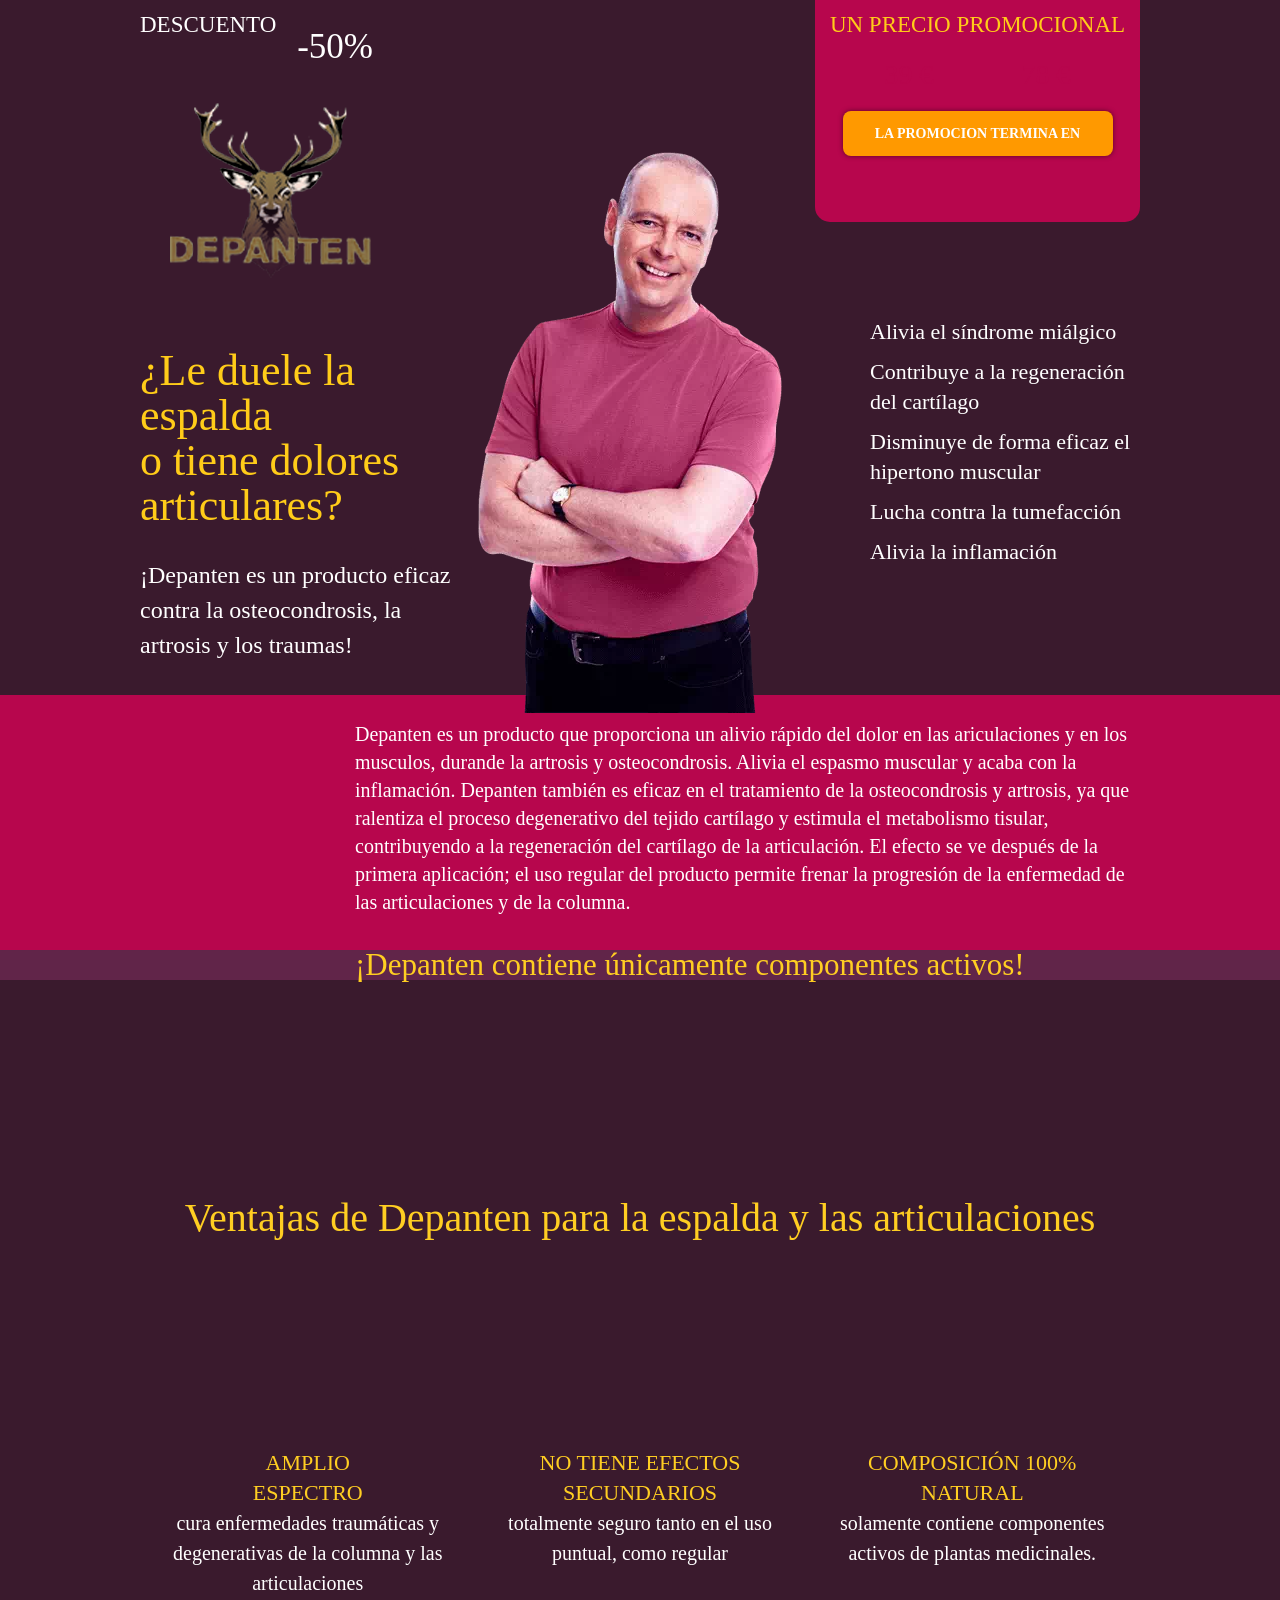
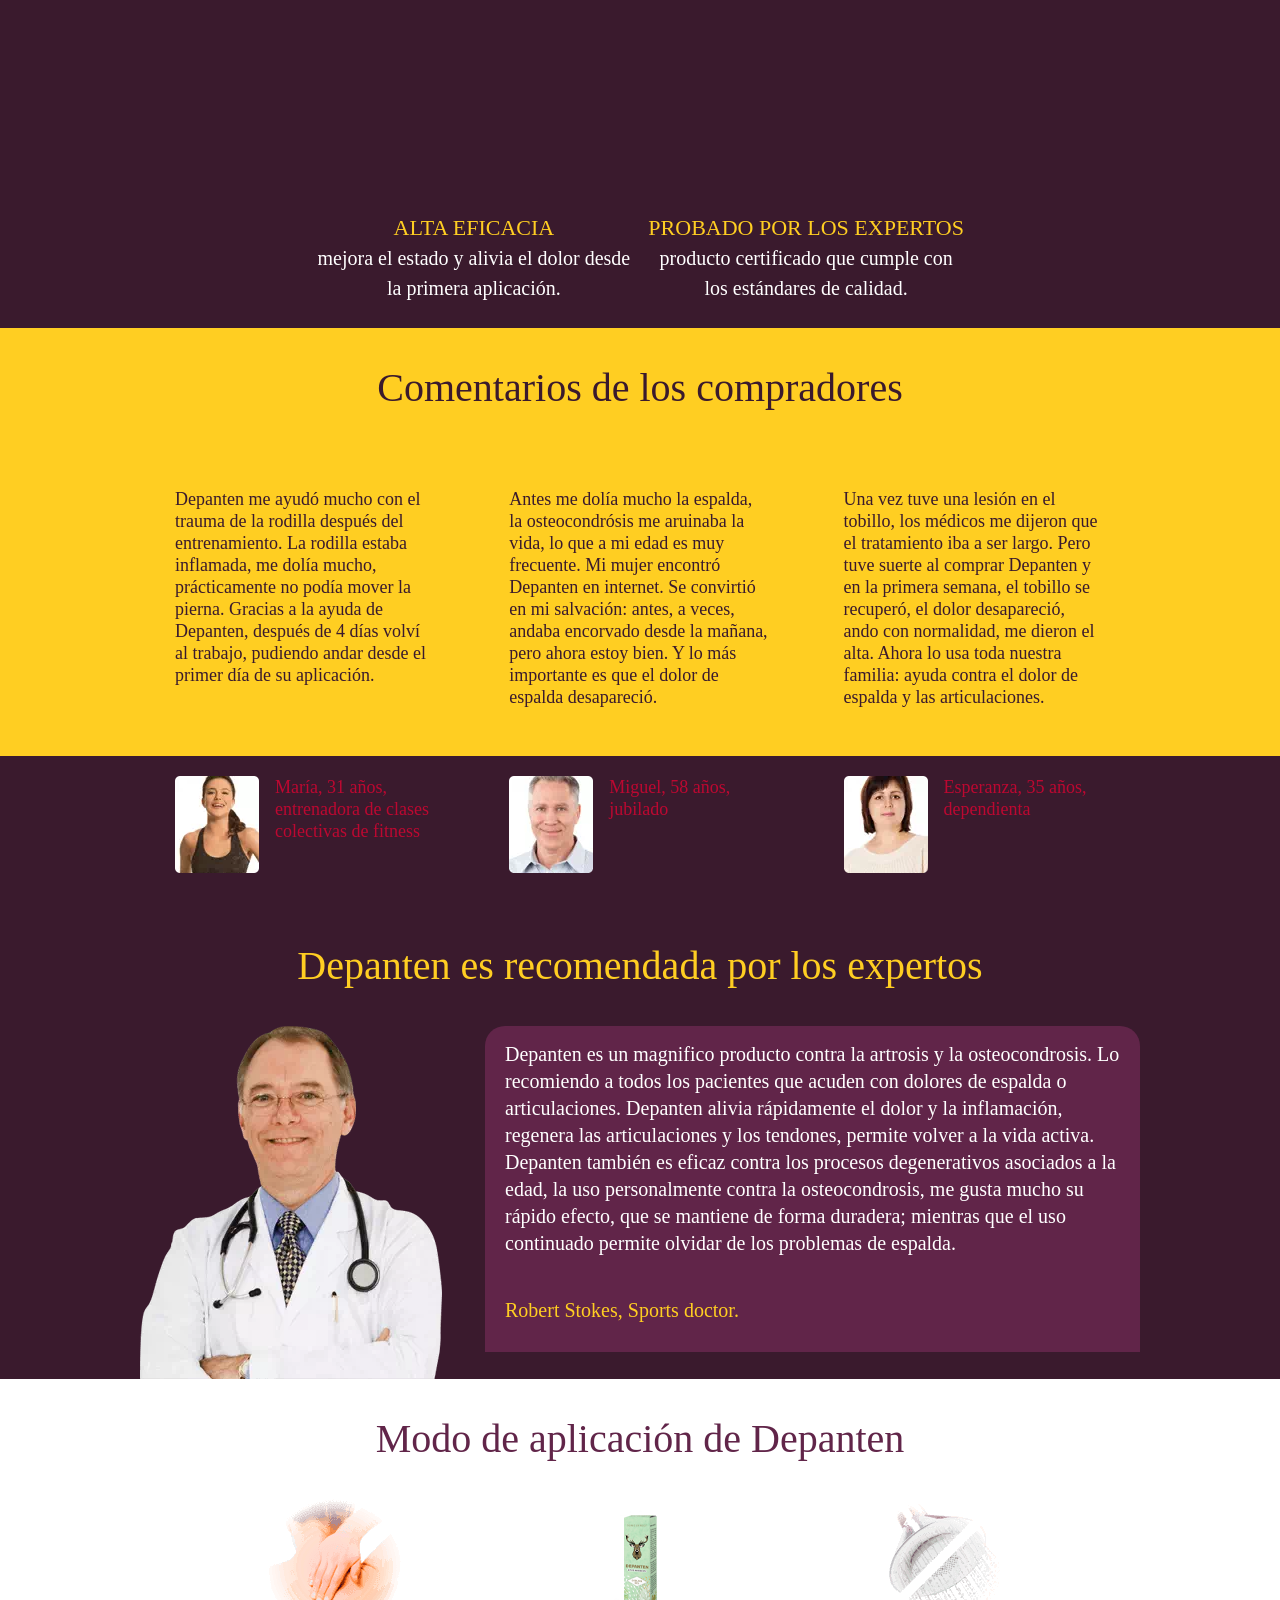
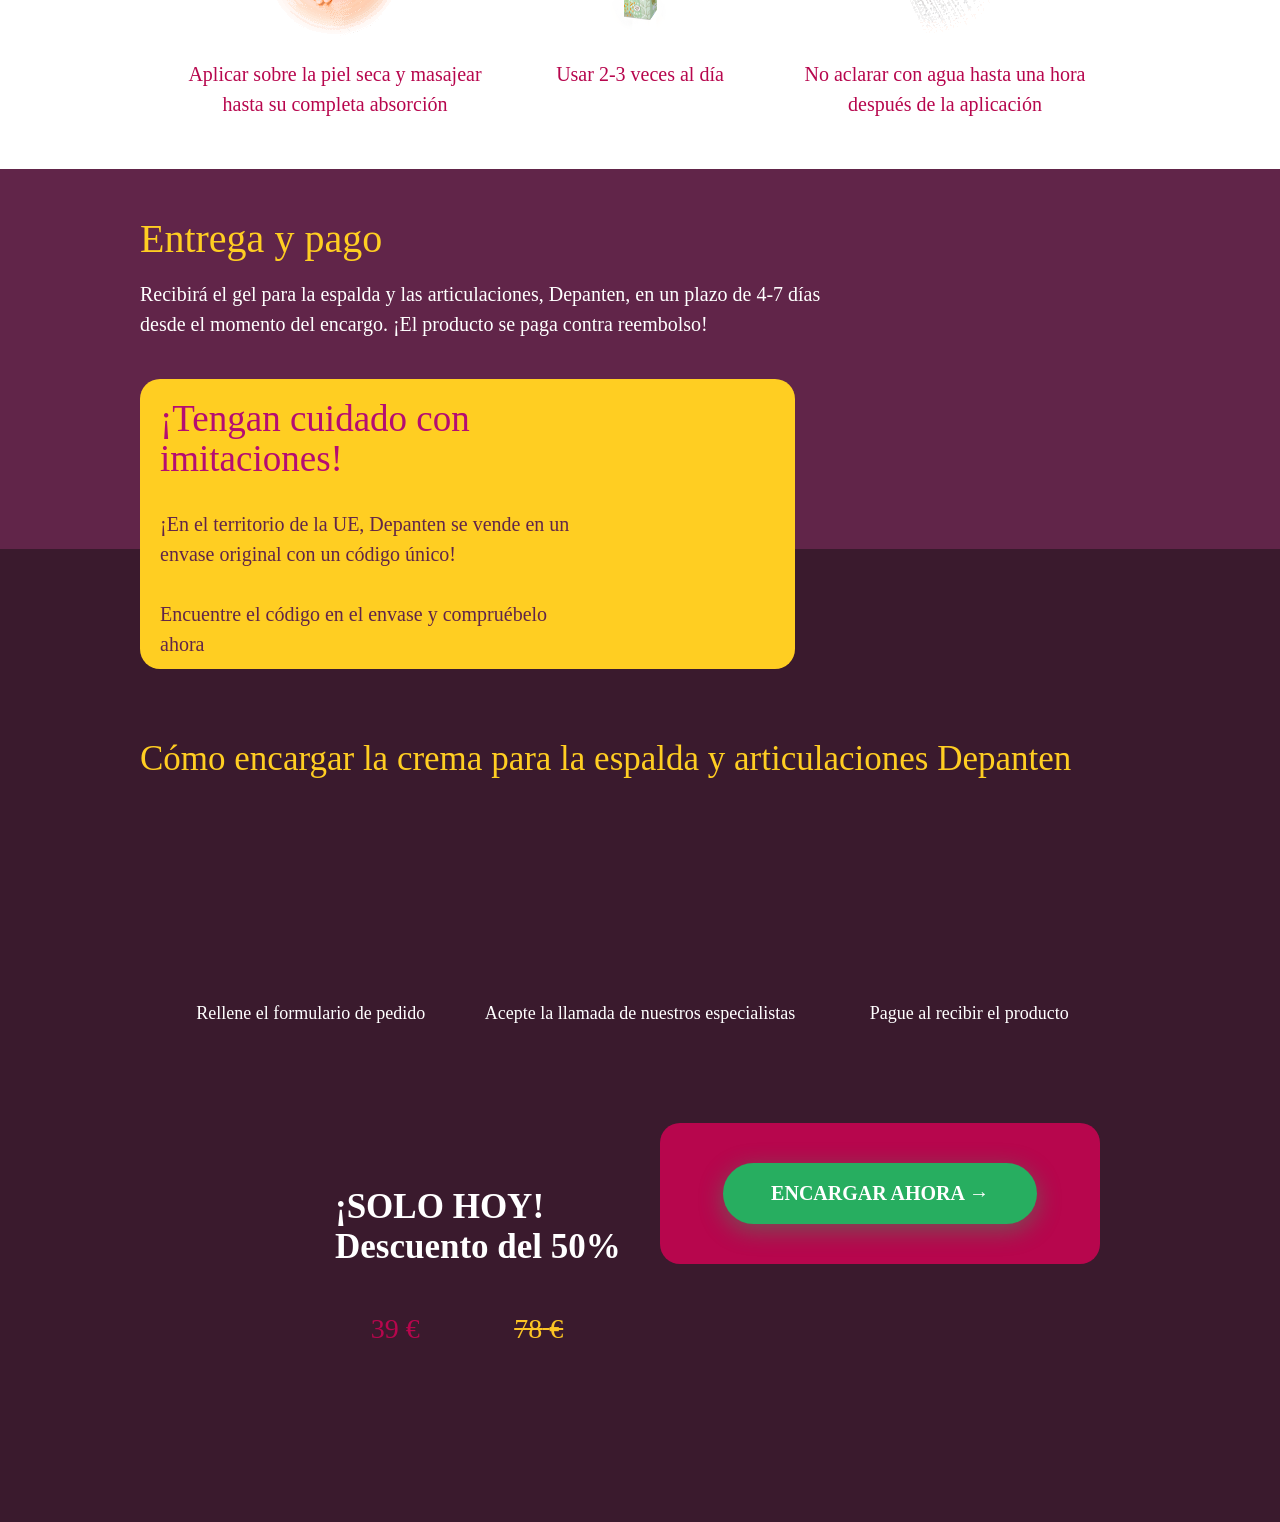
==== commit 9d2393c1: "Rebuild: copy reference lando + 14 Spanish inner pages, 0 everad" ====
--- a/index.html
+++ b/index.html
@@ -1,515 +1,470 @@
 <!DOCTYPE html>
-<html lang="es">
+<html lang="es" dir="ltr">
+
 <head>
-  <meta charset="UTF-8"/>
-  <meta name="viewport" content="width=device-width, initial-scale=1.0"/>
-  <title>Depanten Crema — Alivio del Dolor de Articulaciones | España</title>
-  <meta name="description" content="Depanten crema para el dolor de articulaciones, rodillas y espalda. Fórmula con árnica, glucosamina y condroitina. Precio especial 39 €. Envío a España."/>
-  <link rel="canonical" href="https://depanten.es/index.html"/>
-  <link rel="stylesheet" href="style.css"/>
-  <script type="application/ld+json">
-  {
-    "@context": "https://schema.org/",
-    "@type": "Product",
-    "name": "Depanten Crema",
-    "description": "Crema para el dolor de articulaciones, rodillas y espalda con ingredientes activos naturales.",
-    "brand": { "@type": "Brand", "name": "Depanten" },
-    "offers": {
-      "@type": "Offer",
-      "priceCurrency": "EUR",
-      "price": "39",
-      "availability": "https://schema.org/InStock",
-      "url": "https://order.depanten.es/"
-    },
-    "aggregateRating": {
-      "@type": "AggregateRating",
-      "ratingValue": "4.8",
-      "reviewCount": "912"
-    }
-  }
-  </script>
-  <style>
-    /* ===== HERO ===== */
-    .hero-main {
-      position: relative;
-      background: url('photos/elderly-active.jpg') center/cover no-repeat;
-      min-height: 92vh;
-      display: flex;
-      align-items: center;
-    }
-    .hero-main::before {
-      content: '';
-      position: absolute; inset: 0;
-      background: linear-gradient(to right, rgba(15,35,60,0.95) 0%, rgba(15,35,60,0.82) 55%, rgba(15,35,60,0.55) 100%);
-    }
-    .hero-main-inner {
-      position: relative; z-index: 2;
-      max-width: 1100px; margin: 0 auto; padding: 60px 20px;
-      display: grid; grid-template-columns: 1fr 1fr; gap: 48px; align-items: center;
-    }
-    .hero-left { display: flex; flex-direction: column; align-items: center; gap: 20px; }
-    .hero-product-svg {
-      width: 300px; height: auto;
-      filter: drop-shadow(0 0 40px rgba(39,174,96,0.55)) drop-shadow(0 20px 50px rgba(0,0,0,0.4));
-      animation: floatHero 4s ease-in-out infinite;
-    }
-    @keyframes floatHero {
-      0%,100% { transform: translateY(0); }
-      50% { transform: translateY(-16px); }
-    }
-    .hero-mini-photos {
-      display: grid; grid-template-columns: 1fr 1fr; gap: 8px; width: 100%; max-width: 300px;
-    }
-    .hero-mini-photos img {
-      width: 100%; height: 90px; object-fit: cover; border-radius: 10px;
-      border: 2px solid rgba(39,174,96,0.5); display: block;
-    }
-    .hero-right { color: #fff; }
-    .hero-right h1 {
-      font-family: 'Lobster', serif;
-      font-size: clamp(28px, 3.8vw, 50px);
-      color: #fff; line-height: 1.15; margin-bottom: 20px;
-      text-shadow: 0 3px 20px rgba(0,0,0,0.4);
-    }
-    .hero-list { list-style: none; padding: 0; margin: 0 0 24px; }
-    .hero-list li {
-      display: flex; align-items: flex-start; gap: 12px;
-      font-size: 16px; color: rgba(255,255,255,0.92); padding: 7px 0; line-height: 1.5;
-    }
-    .hero-list li::before {
-      content: '✓';
-      min-width: 24px; height: 24px;
-      background: #27ae60; border-radius: 50%;
-      display: flex; align-items: center; justify-content: center;
-      font-size: 13px; font-weight: 700; color: #fff; flex-shrink: 0;
-      line-height: 24px; text-align: center;
-    }
-    .hero-price-box {
-      display: inline-flex; align-items: baseline; gap: 16px;
-      background: rgba(39,174,96,0.18); border: 1px solid rgba(39,174,96,0.5);
-      border-radius: 12px; padding: 16px 26px; margin-bottom: 22px;
-    }
-    .hero-price-new { font-family: 'Lobster', serif; font-size: 56px; color: #27ae60; line-height: 1; }
-    .hero-price-old { font-size: 22px; color: rgba(255,255,255,0.5); text-decoration: line-through; }
-    .hero-price-save { font-size: 13px; color: #4dff91; font-weight: 700; }
-    .hero-cta {
-      display: inline-block;
-      background: linear-gradient(135deg, #27ae60, #219a52);
-      color: #fff; font-family: 'Lobster', serif; font-size: 24px;
-      padding: 18px 44px; border-radius: 50px;
-      box-shadow: 0 6px 30px rgba(39,174,96,0.5);
-      transition: all 0.3s; text-decoration: none; letter-spacing: 1px;
-    }
-    .hero-cta:hover { transform: translateY(-3px); box-shadow: 0 12px 40px rgba(39,174,96,0.65); }
-
-    /* ===== GREEN STRIP ===== */
-    .green-strip {
-      background: linear-gradient(135deg, #27ae60, #1e8449);
-      padding: 36px 20px;
-    }
-    .green-strip-inner {
-      max-width: 1100px; margin: 0 auto;
-      display: grid; grid-template-columns: repeat(4, 1fr); gap: 20px;
-    }
-    .strip-item { text-align: center; color: #fff; }
-    .strip-icon { font-size: 36px; margin-bottom: 8px; }
-    .strip-item h3 { font-size: 13px; font-weight: 700; letter-spacing: 1.5px; text-transform: uppercase; margin-bottom: 4px; }
-    .strip-item p { font-size: 12px; color: rgba(255,255,255,0.82); }
-
-    /* ===== FORMULA ===== */
-    .formula-section { background: #f0f7f0; padding: 80px 20px; }
-    .formula-inner { max-width: 1100px; margin: 0 auto; display: grid; grid-template-columns: 1fr 1fr; gap: 60px; align-items: center; }
-    .formula-text h2 { font-family: 'Lobster', serif; font-size: clamp(24px, 3vw, 38px); color: #1a3a5c; margin-bottom: 16px; }
-    .formula-text p { font-size: 16px; color: #555; line-height: 1.8; margin-bottom: 24px; }
-    .ingredients-list { display: grid; grid-template-columns: 1fr 1fr; gap: 14px; }
-    .ing-card {
-      background: #fff; border-left: 3px solid #27ae60;
-      border-radius: 0 10px 10px 0; padding: 14px 16px;
-      box-shadow: 0 3px 12px rgba(0,0,0,0.07);
-    }
-    .ing-card h4 { font-size: 14px; font-weight: 700; color: #1a3a5c; margin-bottom: 4px; }
-    .ing-card p { font-size: 12px; color: #666; line-height: 1.5; }
-    .ing-icon { font-size: 22px; margin-bottom: 6px; }
-    .formula-img { display: flex; justify-content: center; align-items: center; }
-    .formula-img img { width: 260px; filter: drop-shadow(0 16px 40px rgba(39,174,96,0.3)); }
-
-    /* ===== FEATURE CARDS ===== */
-    .features-section { background: #fff; padding: 80px 20px; }
-    .features-grid { max-width: 1100px; margin: 0 auto; display: grid; grid-template-columns: repeat(4, 1fr); gap: 22px; }
-    .feature-card {
-      background: #f8f9fa; border: 1px solid #e8f5e9;
-      border-radius: 14px; padding: 30px 20px; text-align: center;
-      transition: all 0.3s; box-shadow: 0 3px 14px rgba(0,0,0,0.07);
-    }
-    .feature-card:hover { transform: translateY(-5px); border-color: #27ae60; box-shadow: 0 14px 36px rgba(39,174,96,0.18); }
-    .feature-icon { font-size: 40px; margin-bottom: 14px; display: block; }
-    .feature-card h3 { font-size: 14px; font-weight: 700; text-transform: uppercase; letter-spacing: 1px; color: #1a3a5c; margin-bottom: 8px; }
-    .feature-card p { font-size: 13px; color: #666; line-height: 1.6; }
-
-    /* ===== PHOTO SECTIONS ===== */
-    .photo-banner {
-      position: relative; height: 320px; overflow: hidden;
-    }
-    .photo-banner img { width: 100%; height: 100%; object-fit: cover; display: block; }
-    .photo-banner-overlay {
-      position: absolute; inset: 0;
-      background: linear-gradient(to right, rgba(15,35,60,0.85) 0%, rgba(15,35,60,0.50) 60%, transparent 100%);
-      display: flex; align-items: center;
-    }
-    .photo-banner-text { padding: 0 60px; color: #fff; max-width: 500px; }
-    .photo-banner-text h2 { font-family: 'Lobster', serif; font-size: 36px; margin-bottom: 12px; }
-    .photo-banner-text p { font-size: 16px; color: rgba(255,255,255,0.85); line-height: 1.7; }
-
-    /* ===== SEO LINKS ===== */
-    .seo-links { background: #f8f9fa; padding: 48px 20px; }
-    .seo-links-inner { max-width: 1100px; margin: 0 auto; }
-    .seo-links h2 { font-family: 'Lobster', serif; font-size: 24px; color: #1a3a5c; margin-bottom: 22px; }
-    .seo-links-grid { display: grid; grid-template-columns: repeat(auto-fill, minmax(200px,1fr)); gap: 10px; }
-    .seo-links-grid a {
-      display: block; padding: 10px 14px; background: #fff;
-      border: 1px solid #e0e0e0; border-radius: 8px;
-      font-size: 13px; color: #444; transition: all 0.2s;
-    }
-    .seo-links-grid a:hover { border-color: #27ae60; color: #27ae60; background: #e8f5e9; }
-
-    /* ===== RESPONSIVE ===== */
-    @media (max-width: 768px) {
-      .hero-main-inner { grid-template-columns: 1fr; gap: 30px; }
-      .hero-product-svg { width: 200px; }
-      .green-strip-inner { grid-template-columns: 1fr 1fr; }
-      .formula-inner { grid-template-columns: 1fr; }
-      .features-grid { grid-template-columns: 1fr 1fr; }
-      .photo-banner-text { padding: 0 24px; }
-      .photo-banner-text h2 { font-size: 26px; }
-    }
-    @media (max-width: 480px) {
-      .green-strip-inner { grid-template-columns: 1fr; }
-      .features-grid { grid-template-columns: 1fr; }
-      .ingredients-list { grid-template-columns: 1fr; }
-    }
-  </style>
+  <meta name="viewport" content="width=device-width, initial-scale=1">
+  <meta content="text/html; charset=utf-8" http-equiv="Content-Type">
+  <meta name="format-detection" content="telephone=no">
+  <title>Depanten España — Crema para Dolor de Articulaciones | -50%</title>
+  <meta name="description" content="¿Dolor en las articulaciones, espalda o rodillas? Depanten crema alivia rápidamente articulaciones, espalda y músculos. Precio oficial 39 €. Encargue con -50% de descuento."/>
+  <meta name="keywords" content="depanten, depanten crema, crema para articulaciones, dolor articulaciones, crema dolor huesos"/>
+  <link rel="canonical" href="https://depanten.es/"/>
+  <link href="favicon.ico" rel="icon">
+  <link href="css/new_css.min.css" media="all" rel="stylesheet" type="text/css">
 </head>
 <body>
-
-<!-- HEADER -->
-<header class="site-header">
-  <div class="header-inner">
-    <a href="index.html" class="logo">
-      <img src="product.svg" alt="Depanten" class="logo-img"/>
-      <div>
-        <div class="logo-text">Depanten</div>
-        <div class="logo-sub">España · Crema Articulaciones</div>
-      </div>
-    </a>
-    <nav class="site-nav">
-      <a href="index.html" class="active">Inicio</a>
-      <a href="crema-depanten.html">Crema</a>
-      <a href="dolor-articulaciones.html">Articulaciones</a>
-      <a href="dolor-rodilla.html">Rodilla</a>
-      <a href="artrosis.html">Artrosis</a>
-      <a href="dolor-espalda.html">Espalda</a>
-      <a href="remedio-artritis.html">Artritis</a>
-      <a href="colageno-articulaciones.html">Colágeno</a>
-    </nav>
-  </div>
-</header>
-
-<!-- HERO -->
-<section class="hero-main">
-  <div class="hero-main-inner">
-    <div class="hero-left">
-      <img src="product.svg" alt="Depanten Crema Articulaciones" class="hero-product-svg"/>
-      <div class="hero-mini-photos">
-        <img src="photos/knee.jpg" alt="Dolor de rodilla"/>
-        <img src="photos/back.jpg" alt="Dolor de espalda"/>
-        <img src="photos/hands.jpg" alt="Dolor de manos"/>
-        <img src="photos/apply.jpg" alt="Aplicar crema"/>
-      </div>
-    </div>
-    <div class="hero-right">
-      <h1>¿Sientes dolor en las articulaciones?</h1>
-      <ul class="hero-list">
-        <li>Elimina el dolor de rodillas, espalda y manos en 20 minutos</li>
-        <li>Fórmula activa con árnica, glucosamina y condroitina</li>
-        <li>Sin efectos secundarios — apto para uso diario prolongado</li>
-        <li>Más de 900 españoles ya han recuperado su movilidad</li>
+  <div class="section wrap-block block1">
+    <div class="wrapper-hidden1">
+      <div class="wrapper">
+        <div class="block1__top">
+          <span class="block1__top-sale resphidd">-50%</span>
+          <span class="lt1">
+            <!-- add wrapper ex-zy -->
+            <span class="block1__top-inner">
+              DESCUENTO <span class="block1__top-sale">-50%</span>
+              <!--  PARA LOS ÚLTIMOS <span class="lastpack" id="countp">9</span> ENVASES -->
+            </span>
+          </span></div>
+        <div class="block1__body">
+          <div class="block1__left">
+            <img alt="img" src="images/log1.png" loading="lazy">
+            <div class="block1__title">
+              ¿Le duele la espalda
+              <br> o tiene dolores articulares?
+            </div>
+            <div class="block1__sub">
+              ¡Depanten es un producto eficaz contra la osteocondrosis, la artrosis y los traumas!
+            </div>
+          </div>
+          <div class="block1__right">
+            <!-- add wrapper ex-zy -->
+            <div class="block-action">
+              <span class="block1__top-action lt4">UN PRECIO PROMOCIONAL</span>
+              <div class="block1__price">
+                <span class="newprice price_main al-cost">
+                  <span class="x_price_current">39</span>
+                  <span class="x_currency">€</span>
+                </span>
+                <span class="oldprice price_old al-cost-promo">
+                  <span class="x_price_previous">78</span>
+                  <span class="x_currency">€</span>
+                </span>
+              </div>
+              <div class="block__timer">
+                <div class="block__timer-text"><a class="akciya1 scrollto" href="#bottom_form" id="scroll_to_bottom">LA
+                    PROMOCION TERMINA EN </a></div>
+                <div class="timer">
+                  <div class="landing__countdown timeqwqw">
+                    <span class="hours"></span>
+                    <span class="minutes"></span>
+                    <span class="seconds"></span>
+                    <div class="clear"></div>
+                  </div>
+                </div>
+              </div>
+            </div>
+            <ul class="unstyled">
+              <li>Alivia el síndrome miálgico</li>
+              <li>Contribuye a la regeneración del cartílago</li>
+              <li>Disminuye de forma eficaz el hipertono muscular</li>
+              <li>Lucha contra la tumefacción</li>
+              <li>Alivia la inflamación</li>
+            </ul>
+          </div>
+        </div>
+        <picture>
+          <source type="image/webp" srcset="images/u1.webp">
+          <img alt="img" class="imlogo" src="images/u1.png" loading="lazy"></picture>
+      </div>
+    </div>
+  </div>
+  <div class="wrap-block block2">
+    <div class="wrapper-hidden">
+      <div class="block2__top">
+        <div class="wrapper">
+          Depanten es un producto que proporciona un alivio rápido del dolor en las ariculaciones y en los musculos,
+          durande la artrosis y osteocondrosis. Alivia el espasmo muscular y acaba con la inflamación. Depanten también
+          es eficaz en el tratamiento de la osteocondrosis y artrosis, ya que ralentiza el proceso degenerativo del
+          tejido cartílago y estimula el metabolismo tisular, contribuyendo a la regeneración del cartílago de la
+          articulación. El efecto se ve después de la primera aplicación; el uso regular del producto permite frenar la
+          progresión de la enfermedad de las articulaciones y de la columna.
+        </div>
+      </div>
+      <div class="block2__bottom">
+        <div class="wrapper">
+          <div class="block2__title">¡Depanten contiene únicamente componentes activos!</div>
+        </div>
+      </div>
+    </div>
+  </div>
+  <div class="wrap-block block3">
+    <div class="wrapper">
+      <div class="block3__title">
+        Ventajas de Depanten para la espalda y las articulaciones
+      </div>
+      <div class="block3__list">
+        <ul class="inline">
+          <li class="item1">
+            <div class="block3__list_title">
+              AMPLIO
+              <br>ESPECTRO
+            </div>
+            cura enfermedades traumáticas y degenerativas de la columna y las articulaciones
+          </li>
+          <li class="item2">
+            <div class="block3__list_title">
+              NO TIENE EFECTOS
+              <br> SECUNDARIOS
+            </div>
+            totalmente seguro tanto en el uso puntual, como regular
+          </li>
+          <li class="item3">
+            <div class="block3__list_title">
+              COMPOSICIÓN 100%
+              <br>NATURAL
+            </div>
+            solamente contiene componentes activos de plantas medicinales.
+          </li>
+          <li class="item4">
+            <div class="block3__list_title">ALTA <br class="alta_br"> EFICACIA</div>
+            mejora el estado y alivia el dolor desde la primera aplicación.
+          </li>
+          <li class="item5">
+            <div class="block3__list_title">PROBADO POR LOS EXPERTOS</div>
+            producto certificado que cumple con los estándares de calidad.
+          </li>
+        </ul>
+      </div>
+    </div>
+  </div>
+  <div class="wrap-block block4">
+    <div class="wrapper-hidden">
+      <div class="wrapper">
+        <div class="block4__title">Comentarios de los compradores</div>
+        <ul class="inline">
+          <li>
+            <div class="block4__top">
+              Depanten me ayudó mucho con el trauma de la rodilla después del entrenamiento. La rodilla estaba
+              inflamada, me dolía mucho, prácticamente no podía mover la pierna. Gracias a la ayuda de Depanten,
+              después de 4 días volví al trabajo, pudiendo andar desde el primer día de su aplicación.
+            </div>
+            <div class="block4__bottom">
+              <picture>
+                <source type="image/webp" srcset="images/img3.7.1.webp">
+                <img alt="img" src="images/img3.7.1.png" loading="lazy"></picture>
+              <div class="block4__bottom_name">
+                María, 31 años, entrenadora de clases colectivas de fitness
+              </div>
+            </div>
+          </li>
+          <li>
+            <div class="block4__top">
+              Antes me dolía mucho la espalda, la osteocondrósis me aruinaba la vida, lo que a mi edad es muy frecuente.
+              Mi mujer encontró Depanten en internet. Se convirtió en mi salvación: antes, a veces, andaba encorvado
+              desde la mañana, pero ahora estoy bien. Y lo más importante es que el dolor de espalda desapareció.
+            </div>
+            <div class="block4__bottom">
+              <picture>
+                <source type="image/webp" srcset="images/img3.7.2.webp">
+                <img alt="img" src="images/img3.7.2.png" loading="lazy"></picture>
+              <div class="block4__bottom_name">
+                Miguel, 58 años, jubilado
+              </div>
+            </div>
+          </li>
+          <li>
+            <div class="block4__top">
+              Una vez tuve una lesión en el tobillo, los médicos me dijeron que el tratamiento iba a ser largo. Pero
+              tuve suerte al comprar Depanten y en la primera semana, el tobillo se recuperó, el dolor desapareció,
+              ando con normalidad, me dieron el alta. Ahora lo usa toda nuestra familia: ayuda contra el dolor de
+              espalda y las articulaciones.
+            </div>
+            <div class="block4__bottom">
+              <picture>
+                <source type="image/webp" srcset="images/img3.7.3.webp">
+                <img alt="img" src="images/img3.7.3.png" loading="lazy"></picture>
+              <div class="block4__bottom_name">
+                Esperanza, 35 años, dependienta
+              </div>
+            </div>
+          </li>
+        </ul>
+      </div>
+    </div>
+  </div>
+  <div class="wrap-block block5">
+    <div class="wrapper">
+      <div class="block5__title">Depanten es recomendada por los expertos</div>
+      <picture>
+        <source type="image/webp" srcset="images/img4.2.webp">
+        <img alt="img" src="images/img4.2.png" loading="lazy"></picture>
+      <div class="block5__wrap">
+        <div class="block5__text">
+          Depanten es un magnifico producto contra la artrosis y la osteocondrosis. Lo recomiendo a todos los pacientes
+          que acuden con dolores de espalda o articulaciones. Depanten alivia rápidamente el dolor y la inflamación,
+          regenera las articulaciones y los tendones, permite volver a la vida activa. Depanten también es eficaz
+          contra los procesos degenerativos asociados a la edad, la uso personalmente contra la osteocondrosis, me gusta
+          mucho su rápido efecto, que se mantiene de forma duradera; mientras que el uso continuado permite olvidar de
+          los problemas de espalda.
+        </div>
+        <div class="block5__name">
+          Robert Stokes, Sports doctor.
+        </div>
+      </div>
+    </div>
+  </div>
+  <div class="wrap-block block6">
+    <div class="wrapper">
+      <div class="block6__title">
+        Modo de aplicación de Depanten
+      </div>
+      <ul class="inline block6-flex">
+        <li class="block6-item1">
+          Aplicar sobre la piel seca y masajear hasta su completa absorción
+        </li>
+        <li class="block6-item2">
+          Usar 2-3 veces al día
+        </li>
+        <li class="block6-item3">
+          No aclarar con agua hasta una hora después de la aplicación
+        </li>
       </ul>
-      <div class="hero-price-box">
-        <div>
-          <div class="hero-price-new">39<span style="font-size:28px">€</span></div>
-          <div class="hero-price-save">¡Ahorra 50%!</div>
-        </div>
-        <div class="hero-price-old">78 €</div>
-      </div>
-      <div>
-        <a href="https://order.depanten.es/" class="hero-cta">PEDIR AHORA →</a>
-        <p style="margin-top:12px;font-size:13px;color:rgba(255,255,255,0.65);">✓ Envío rápido a toda España · ✓ Garantía de devolución</p>
-      </div>
-    </div>
-  </div>
-</section>
-
-<!-- GREEN BENEFITS STRIP -->
-<section class="green-strip">
-  <div class="green-strip-inner">
-    <div class="strip-item">
-      <div class="strip-icon">💊</div>
-      <h3>Eliminar el Dolor</h3>
-      <p>Alivio rápido en articulaciones doloridas</p>
-    </div>
-    <div class="strip-item">
-      <div class="strip-icon">🦵</div>
-      <h3>Reducir la Rigidez</h3>
-      <p>Mejora la flexibilidad y el rango de movimiento</p>
-    </div>
-    <div class="strip-item">
-      <div class="strip-icon">🔥</div>
-      <h3>Reducir la Inflamación</h3>
-      <p>Acción antiinflamatoria localizada y efectiva</p>
-    </div>
-    <div class="strip-item">
-      <div class="strip-icon">🌿</div>
-      <h3>Regenerar el Cartílago</h3>
-      <p>Nutre y protege el tejido articular</p>
-    </div>
-  </div>
-</section>
-
-<!-- FORMULA SECTION -->
-<section class="formula-section">
-  <div class="formula-inner">
-    <div class="formula-text">
-      <h2>Depanten — fórmula compleja de ingredientes activos</h2>
-      <p>Depanten combina los más potentes ingredientes naturales y biotecnológicos para ofrecer un alivio profundo del dolor articular. Su fórmula penetra hasta las capas más profundas del tejido, actuando directamente sobre la causa del dolor.</p>
-      <div class="ingredients-list">
-        <div class="ing-card">
-          <div class="ing-icon">🌼</div>
-          <h4>Árnica Montana</h4>
-          <p>Antiinflamatorio natural, reduce hinchazón y calor articular</p>
-        </div>
-        <div class="ing-card">
-          <div class="ing-icon">🔬</div>
-          <h4>Glucosamina</h4>
-          <p>Componente esencial del cartílago, frena su degeneración</p>
-        </div>
-        <div class="ing-card">
-          <div class="ing-icon">💎</div>
-          <h4>Condroitina</h4>
-          <p>Mejora la elasticidad articular y retiene líquido sinovial</p>
-        </div>
-        <div class="ing-card">
-          <div class="ing-icon">💧</div>
-          <h4>Ácido Hialurónico</h4>
-          <p>Lubrica las articulaciones y facilita el movimiento fluido</p>
-        </div>
-      </div>
-    </div>
-    <div class="formula-img">
-      <img src="product.svg" alt="Depanten Crema fórmula activa"/>
-    </div>
-  </div>
-</section>
-
-<!-- FEATURE CARDS -->
-<section class="features-section">
-  <h2 class="section-title">¿Por qué elegir Depanten?</h2>
-  <p class="section-sub">Una solución completa para el dolor articular, sin medicamentos sistémicos ni efectos adversos</p>
-  <div class="features-grid">
-    <div class="feature-card">
-      <span class="feature-icon">⏱️</span>
-      <h3>Alivio en 20 min</h3>
-      <p>La fórmula activa penetra rápidamente y comienza a actuar en los primeros 20 minutos de aplicación</p>
-    </div>
-    <div class="feature-card">
-      <span class="feature-icon">🎯</span>
-      <h3>Penetración Profunda</h3>
-      <p>Tecnología de micropartículas que lleva los activos hasta el cartílago y los tejidos periarticulares</p>
-    </div>
-    <div class="feature-card">
-      <span class="feature-icon">✅</span>
-      <h3>Sin Efectos Secundarios</h3>
-      <p>Fórmula 100 % segura sin corticoides ni antiinflamatorios sistémicos, testada dermatológicamente</p>
-    </div>
-    <div class="feature-card">
-      <span class="feature-icon">📅</span>
-      <h3>Uso Diario Seguro</h3>
-      <p>Puede usarse de forma continua sin riesgo, indicado para tratamientos prolongados de mantenimiento</p>
-    </div>
-  </div>
-</section>
-
-<!-- EXPERT -->
-<section class="expert-section">
-  <div class="expert-box">
-    <div class="expert-avatar">👨‍⚕️</div>
-    <div>
-      <p class="expert-quote">"En mi práctica reumatológica, llevo años buscando un producto tópico que combine eficacia real con seguridad a largo plazo. Depanten cumple ambos requisitos: su fórmula con glucosamina, condroitina y árnica actúa directamente sobre el tejido articular, reduciendo la inflamación y frenando el desgaste del cartílago. Lo recomiendo especialmente a pacientes con artrosis leve-moderada y a deportistas con sobrecargas articulares."</p>
-      <div class="expert-name">Dr. Carlos Martínez</div>
-      <div class="expert-title">Especialista en Reumatología · España · Colegiado N.º 28-4731</div>
-    </div>
-  </div>
-</section>
-
-<!-- HOW TO USE -->
-<section class="howto-section" style="padding:70px 20px;">
-  <h2 class="section-title">Cómo usar Depanten</h2>
-  <p class="section-sub">Dos sencillos pasos para un alivio eficaz y duradero</p>
-  <div class="steps-grid" style="max-width:700px;margin:0 auto;grid-template-columns:1fr 1fr;">
-    <div class="step-item">
-      <div class="step-number">1</div>
-      <h3>Aplicar la Crema</h3>
-      <p>Extiende una cantidad generosa de Depanten sobre la zona dolorida: rodilla, espalda, manos o cadera. Aplica 2-3 veces al día.</p>
-    </div>
-    <div class="step-item">
-      <div class="step-number">2</div>
-      <h3>Masajear Suavemente</h3>
-      <p>Realiza movimientos circulares durante 2-3 minutos hasta que la crema se absorba por completo. Sentirás el alivio en pocos minutos.</p>
-    </div>
-  </div>
-</section>
-
-<!-- TESTIMONIALS -->
-<section class="testimonials-section" style="padding:70px 20px;">
-  <h2 class="section-title">Lo que dicen nuestros clientes</h2>
-  <p class="section-sub">Testimonios reales de españoles que han recuperado su calidad de vida</p>
-  <div class="testimonials-grid">
-    <div class="testimonial-card">
-      <div class="stars">★★★★★</div>
-      <p>"Llevaba tres años sufriendo dolor en las rodillas. Después de dos semanas usando Depanten, puedo subir escaleras sin dolor y pasear con mis nietos. Es increíble lo que ha cambiado mi vida."</p>
-      <div class="testimonial-author">María García — 58 años, Madrid</div>
-    </div>
-    <div class="testimonial-card">
-      <div class="stars">★★★★★</div>
-      <p>"Trabajo de pie todo el día y el dolor de cadera me tenía al límite. Empecé con Depanten y en una semana ya notaba la diferencia. Ahora termino la jornada sin ese malestar constante."</p>
-      <div class="testimonial-author">Juan López — 47 años, Barcelona</div>
-    </div>
-    <div class="testimonial-card">
-      <div class="stars">★★★★★</div>
-      <p>"Tengo artrosis en las manos y los dedos se me ponían muy rígidos por las mañanas. Con Depanten, la rigidez matutina ha disminuido enormemente. Lo recomiendo a todo el mundo."</p>
-      <div class="testimonial-author">Carmen Rodríguez — 52 años, Sevilla</div>
-    </div>
-  </div>
-</section>
-
-<!-- FINAL CTA -->
-<section class="cta-section">
-  <h2>¡Recupera tu movilidad hoy mismo!</h2>
-  <p class="subtitle">Oferta limitada — 50 % de descuento solo por tiempo limitado</p>
-  <div class="cta-price-row">
-    <span class="cta-price-new">39 €</span>
-    <span class="cta-price-old">78 €</span>
-  </div>
-  <a href="https://order.depanten.es/" class="btn-buy">PEDIR AHORA →</a>
-  <p style="margin-top:16px;font-size:14px;color:rgba(255,255,255,0.75);">✓ Envío gratuito · ✓ Garantía de satisfacción · ✓ Pago seguro</p>
-</section>
-
-<!-- PHOTO SECTION 1 -->
-<div class="photo-banner">
-  <img src="photos/senior-walking.jpg" alt="Vida activa sin dolor con Depanten"/>
-  <div class="photo-banner-overlay">
-    <div class="photo-banner-text">
-      <h2>Vida Activa Sin Dolor</h2>
-      <p>Miles de españoles han vuelto a caminar, bailar y jugar con sus nietos gracias a Depanten. No dejes que el dolor articular te limite más.</p>
-    </div>
-  </div>
-</div>
-
-<!-- PHOTO SECTION 2 -->
-<div class="photo-banner">
-  <img src="photos/back-massage.jpg" alt="Aplicación simple de Depanten crema"/>
-  <div class="photo-banner-overlay" style="background:linear-gradient(to left, rgba(15,35,60,0.85) 0%, rgba(15,35,60,0.50) 60%, transparent 100%);justify-content:flex-end;">
-    <div class="photo-banner-text" style="text-align:right;">
-      <h2>Aplicación Simple</h2>
-      <p>Basta con aplicar Depanten masajeando suavemente la zona afectada. La fórmula penetra rápidamente y comienza a aliviar el dolor en minutos.</p>
-    </div>
-  </div>
-</div>
-
-<!-- SEO INTERNAL LINKS -->
-<section class="seo-links">
-  <div class="seo-links-inner">
-    <h2>Información sobre dolor articular</h2>
-    <div class="seo-links-grid">
-      <a href="crema-depanten.html">🧴 Crema para dolor de huesos y articulaciones</a>
-      <a href="dolor-articulaciones.html">🦴 Dolor en las articulaciones</a>
-      <a href="dolor-huesos-articulaciones.html">💪 Dolor de huesos y articulaciones en todo el cuerpo</a>
-      <a href="dolor-articulaciones-manos.html">🤲 Dolor en articulaciones de las manos</a>
-      <a href="dolor-rodilla.html">🦵 Dolor de rodilla</a>
-      <a href="dolor-rodilla-caminar.html">🚶 Dolor de rodilla al caminar y flexionar</a>
-      <a href="como-quitar-dolor-rodilla.html">⚡ Cómo quitar el dolor de rodilla rápido</a>
-      <a href="artrosis.html">🔬 Artrosis: qué es y su tratamiento</a>
-      <a href="tratamiento-artrosis.html">💊 Tratamiento para la artrosis</a>
-      <a href="remedio-artritis.html">🌿 Remedio casero para la artritis</a>
-      <a href="remedios-caseros-artritis.html">🍃 Remedios caseros para la artritis</a>
-      <a href="dolor-espalda.html">🔙 Dolor de espalda</a>
-      <a href="articulacion-sacroiliaca.html">📍 Articulación sacroilíaca inflamada</a>
-      <a href="colageno-articulaciones.html">💎 Mejor colágeno para huesos y articulaciones</a>
-    </div>
-  </div>
-</section>
-
-<!-- FOOTER -->
-<footer class="site-footer">
-  <div class="footer-pages">
-    <div class="footer-pages-title">Todas las páginas</div>
-    <div class="pages-nav-grid">
-      <a href="index.html" class="active"><span class="pg-icon">🏠</span>Inicio — Depanten España</a>
-      <a href="crema-depanten.html"><span class="pg-icon">🧴</span>Crema para dolor de articulaciones</a>
-      <a href="dolor-articulaciones.html"><span class="pg-icon">🦴</span>Dolor de articulaciones</a>
-      <a href="dolor-huesos-articulaciones.html"><span class="pg-icon">💪</span>Dolor de huesos y articulaciones</a>
-      <a href="dolor-articulaciones-manos.html"><span class="pg-icon">🤲</span>Dolor articulaciones manos</a>
-      <a href="dolor-rodilla.html"><span class="pg-icon">🦵</span>Dolor de rodilla</a>
-      <a href="dolor-rodilla-caminar.html"><span class="pg-icon">🚶</span>Dolor de rodilla al caminar</a>
-      <a href="como-quitar-dolor-rodilla.html"><span class="pg-icon">⚡</span>Cómo quitar el dolor de rodilla</a>
-      <a href="artrosis.html"><span class="pg-icon">🔬</span>Artrosis — qué es y tratamiento</a>
-      <a href="tratamiento-artrosis.html"><span class="pg-icon">💊</span>Tratamiento para la artrosis</a>
-      <a href="remedio-artritis.html"><span class="pg-icon">🌿</span>Remedio casero para artritis</a>
-      <a href="remedios-caseros-artritis.html"><span class="pg-icon">🍃</span>Remedios caseros artritis</a>
-      <a href="dolor-espalda.html"><span class="pg-icon">🔙</span>Dolor de espalda</a>
-      <a href="articulacion-sacroiliaca.html"><span class="pg-icon">📍</span>Articulación sacroilíaca</a>
-      <a href="colageno-articulaciones.html"><span class="pg-icon">💎</span>Colágeno para articulaciones</a>
-    </div>
-  </div>
-  <div class="footer-main">
-    <div class="footer-inner">
-      <div class="footer-top">
-        <div class="footer-brand">
-          <span class="logo-text">Depanten</span>
-          <div class="logo-sub" style="color:rgba(255,255,255,0.4);margin-top:4px;">España · Crema Articulaciones</div>
-          <p>Depanten es una crema de uso tópico para el alivio del dolor articular. No es un medicamento. Consulte a su médico si el dolor persiste.</p>
-        </div>
-        <div class="footer-col">
-          <h4>Páginas</h4>
-          <ul>
-            <li><a href="crema-depanten.html">Crema Depanten</a></li>
-            <li><a href="dolor-articulaciones.html">Dolor articulaciones</a></li>
-            <li><a href="dolor-rodilla.html">Dolor de rodilla</a></li>
-            <li><a href="artrosis.html">Artrosis</a></li>
-            <li><a href="dolor-espalda.html">Dolor de espalda</a></li>
-          </ul>
-        </div>
-        <div class="footer-col">
-          <h4>Más información</h4>
-          <ul>
-            <li><a href="remedio-artritis.html">Artritis</a></li>
-            <li><a href="tratamiento-artrosis.html">Tratamiento artrosis</a></li>
-            <li><a href="colageno-articulaciones.html">Colágeno articulaciones</a></li>
-            <li><a href="articulacion-sacroiliaca.html">Articulación sacroilíaca</a></li>
-            <li><a href="https://order.depanten.es/">Pedir Depanten</a></li>
-          </ul>
-        </div>
-      </div>
-      <div class="footer-bottom">
-        <p>© 2025 Depanten España. Todos los derechos reservados. Solo para uso tópico externo.</p>
-        <div class="footer-links">
-          <a href="#">Aviso Legal</a>
-          <a href="#">Política de Privacidad</a>
-          <a href="#">Cookies</a>
-        </div>
-      </div>
-    </div>
-  </div>
-</footer>
-
-</body>
-</html>
+    </div>
+  </div>
+  <div class="wrap-block block7">
+    <div class="wrapper-hidden">
+      <div class="wrapper">
+        <div class="block7__delivery">
+          <div class="block7__delivery_title">Entrega y pago</div>
+          Recibirá el gel para la espalda
+          y las articulaciones, Depanten, en un plazo de 4-7 días desde el
+          momento del encargo. ¡El producto se paga contra reembolso!
+        </div>
+        <div class="block7__warning">
+          <div class="block7__warning_title lt45">¡Tengan cuidado con imitaciones!</div>
+          <span class="lt46">¡En el territorio de la UE, Depanten se vende en un envase original con un código único!
+            <br><br>Encuentre el código en el envase y compruébelo ahora
+            <!-- Find the code on your package and check it now --></span>
+          <!--  <a href="/ajax/code.html" data-fancybox-type="ajax" class="block7__btn open_check lt47">Check the code</a> -->
+        </div>
+      </div>
+    </div>
+  </div>
+
+  <div class="wrap-block block8">
+    <div class="wrapper">
+      <div class="block8__title">Cómo encargar la crema para la espalda y articulaciones Depanten</div>
+      <ul class="inline">
+        <li>Rellene el formulario de pedido</li>
+        <li>Acepte la llamada de nuestros especialistas</li>
+        <li>Pague al recibir el producto </li>
+      </ul>
+      <div class="product2">
+        <picture>
+          <source type="image/webp" srcset="images/product2.webp">
+          <img src="images/product2.png" alt="img" loading="lazy"></picture>
+      </div>
+    </div>
+  </div>
+  <div class="wrap-block block10">
+    <div class="wrapper">
+
+      <div class="tr">
+        <div class="td block10__left">
+          <div class="block10__title">
+            ¡SOLO HOY!
+            <br> Descuento del 50%
+          </div>
+          <div class="block10__price">
+            <span class="newprice price_main al-cost">
+              <span class="x_price_current">39</span>
+              <span class="x_currency">€</span>
+            </span>
+            <span class="oldprice price_old al-cost-promo">
+              <span class="x_price_previous">78</span>
+              <span class="x_currency">€</span>
+            </span>
+          </div>
+          <div class="block10__sale">
+            <span class="block10__count lastpack">15</span>
+            <div>ENCARGADO ENVASES DURANTE LA ÚLTIMA HORA</div>
+          </div>
+          <div class="block10__allsale landing__stockinfo">
+            Mas de 1468 ventas fueron<br> realizadas hasta <span class="today"></span>
+          </div>
+        </div>
+        <div class="td">
+          <div class="block10-form clone-this" id="cloneThis">
+
+            <div class="order-cta" style="text-align:center;padding:20px 0;"><a href="https://order.depanten.es/" class="btn-order" style="display:inline-block;background:#27ae60;color:#fff;font-size:20px;font-weight:bold;padding:18px 48px;border-radius:50px;text-decoration:none;box-shadow:0 6px 24px rgba(39,174,96,0.45);">ENCARGAR AHORA →</a></div>
+
+          </div>
+        </div>
+      </div>
+
+    </div>
+  </div>
+  <div class="section wrap-block block11">
+    <div class="ev-footer create_rom_footer" data-background-color="#3a1a2d" data-color_link="#fff" data-color_logo="orange"></div>
+  </div>
+
+  
+  
+  
+  
+  
+<script>if (!window.jQuery) { /*! jQuery v3.5.1 | (c) JS Foundation and other contributors | jquery.org/license */
+!function(e,t){"use strict";"object"==typeof module&&"object"==typeof module.exports?module.exports=e.document?t(e,!0):function(e){if(!e.document)throw new Error("jQuery requires a window with a document");return t(e)}:t(e)}("undefined"!=typeof window?window:this,function(C,e){"use strict";var t=[],r=Object.getPrototypeOf,s=t.slice,g=t.flat?function(e){return t.flat.call(e)}:function(e){return t.concat.apply([],e)},u=t.push,i=t.indexOf,n={},o=n.toString,v=n.hasOwnProperty,a=v.toString,l=a.call(Object),y={},m=function(e){return"function"==typeof e&&"number"!=typeof e.nodeType},x=function(e){return null!=e&&e===e.window},E=C.document,c={type:!0,src:!0,nonce:!0,noModule:!0};function b(e,t,n){var r,i,o=(n=n||E).createElement("script");if(o.text=e,t)for(r in c)(i=t[r]||t.getAttribute&&t.getAttribute(r))&&o.setAttribute(r,i);n.head.appendChild(o).parentNode.removeChild(o)}function w(e){return null==e?e+"":"object"==typeof e||"function"==typeof e?n[o.call(e)]||"object":typeof e}var f="3.5.1",S=function(e,t){return new S.fn.init(e,t)};function p(e){var t=!!e&&"length"in e&&e.length,n=w(e);return!m(e)&&!x(e)&&("array"===n||0===t||"number"==typeof t&&0<t&&t-1 in e)}S.fn=S.prototype={jquery:f,constructor:S,length:0,toArray:function(){return s.call(this)},get:function(e){return null==e?s.call(this):e<0?this[e+this.length]:this[e]},pushStack:function(e){var t=S.merge(this.constructor(),e);return t.prevObject=this,t},each:function(e){return S.each(this,e)},map:function(n){return this.pushStack(S.map(this,function(e,t){return n.call(e,t,e)}))},slice:function(){return this.pushStack(s.apply(this,arguments))},first:function(){return this.eq(0)},last:function(){return this.eq(-1)},even:function(){return this.pushStack(S.grep(this,function(e,t){return(t+1)%2}))},odd:function(){return this.pushStack(S.grep(this,function(e,t){return t%2}))},eq:function(e){var t=this.length,n=+e+(e<0?t:0);return this.pushStack(0<=n&&n<t?[this[n]]:[])},end:function(){return this.prevObject||this.constructor()},push:u,sort:t.sort,splice:t.splice},S.extend=S.fn.extend=function(){var e,t,n,r,i,o,a=arguments[0]||{},s=1,u=arguments.length,l=!1;for("boolean"==typeof a&&(l=a,a=arguments[s]||{},s++),"object"==typeof a||m(a)||(a={}),s===u&&(a=this,s--);s<u;s++)if(null!=(e=arguments[s]))for(t in e)r=e[t],"__proto__"!==t&&a!==r&&(l&&r&&(S.isPlainObject(r)||(i=Array.isArray(r)))?(n=a[t],o=i&&!Array.isArray(n)?[]:i||S.isPlainObject(n)?n:{},i=!1,a[t]=S.extend(l,o,r)):void 0!==r&&(a[t]=r));return a},S.extend({expando:"jQuery"+(f+Math.random()).replace(/\D/g,""),isReady:!0,error:function(e){throw new Error(e)},noop:function(){},isPlainObject:function(e){var t,n;return!(!e||"[object Object]"!==o.call(e))&&(!(t=r(e))||"function"==typeof(n=v.call(t,"constructor")&&t.constructor)&&a.call(n)===l)},isEmptyObject:function(e){var t;for(t in e)return!1;return!0},globalEval:function(e,t,n){b(e,{nonce:t&&t.nonce},n)},each:function(e,t){var n,r=0;if(p(e)){for(n=e.length;r<n;r++)if(!1===t.call(e[r],r,e[r]))break}else for(r in e)if(!1===t.call(e[r],r,e[r]))break;return e},makeArray:function(e,t){var n=t||[];return null!=e&&(p(Object(e))?S.merge(n,"string"==typeof e?[e]:e):u.call(n,e)),n},inArray:function(e,t,n){return null==t?-1:i.call(t,e,n)},merge:function(e,t){for(var n=+t.length,r=0,i=e.length;r<n;r++)e[i++]=t[r];return e.length=i,e},grep:function(e,t,n){for(var r=[],i=0,o=e.length,a=!n;i<o;i++)!t(e[i],i)!==a&&r.push(e[i]);return r},map:function(e,t,n){var r,i,o=0,a=[];if(p(e))for(r=e.length;o<r;o++)null!=(i=t(e[o],o,n))&&a.push(i);else for(o in e)null!=(i=t(e[o],o,n))&&a.push(i);return g(a)},guid:1,support:y}),"function"==typeof Symbol&&(S.fn[Symbol.iterator]=t[Symbol.iterator]),S.each("Boolean Number String Function Array Date RegExp Object Error Symbol".split(" "),function(e,t){n["[object "+t+"]"]=t.toLowerCase()});var d=function(n){var e,d,b,o,i,h,f,g,w,u,l,T,C,a,E,v,s,c,y,S="sizzle"+1*new Date,p=n.document,k=0,r=0,m=ue(),x=ue(),A=ue(),N=ue(),D=function(e,t){return e===t&&(l=!0),0},j={}.hasOwnProperty,t=[],q=t.pop,L=t.push,H=t.push,O=t.slice,P=function(e,t){for(var n=0,r=e.length;n<r;n++)if(e[n]===t)return n;return-1},R="checked|selected|async|autofocus|autoplay|controls|defer|disabled|hidden|ismap|loop|multiple|open|readonly|required|scoped",M="[\\x20\\t\\r\\n\\f]",I="(?:\\\\[\\da-fA-F]{1,6}"+M+"?|\\\\[^\\r\\n\\f]|[\\w-]|[^\0-\\x7f])+",W="\\["+M+"*("+I+")(?:"+M+"*([*^$|!~]?=)"+M+"*(?:'((?:\\\\.|[^\\\\'])*)'|\"((?:\\\\.|[^\\\\\"])*)\"|("+I+"))|)"+M+"*\\]",F=":("+I+")(?:\\((('((?:\\\\.|[^\\\\'])*)'|\"((?:\\\\.|[^\\\\\"])*)\")|((?:\\\\.|[^\\\\()[\\]]|"+W+")*)|.*)\\)|)",B=new RegExp(M+"+","g"),$=new RegExp("^"+M+"+|((?:^|[^\\\\])(?:\\\\.)*)"+M+"+$","g"),_=new RegExp("^"+M+"*,"+M+"*"),z=new RegExp("^"+M+"*([>+~]|"+M+")"+M+"*"),U=new RegExp(M+"|>"),X=new RegExp(F),V=new RegExp("^"+I+"$"),G={ID:new RegExp("^#("+I+")"),CLASS:new RegExp("^\\.("+I+")"),TAG:new RegExp("^("+I+"|[*])"),ATTR:new RegExp("^"+W),PSEUDO:new RegExp("^"+F),CHILD:new RegExp("^:(only|first|last|nth|nth-last)-(child|of-type)(?:\\("+M+"*(even|odd|(([+-]|)(\\d*)n|)"+M+"*(?:([+-]|)"+M+"*(\\d+)|))"+M+"*\\)|)","i"),bool:new RegExp("^(?:"+R+")$","i"),needsContext:new RegExp("^"+M+"*[>+~]|:(even|odd|eq|gt|lt|nth|first|last)(?:\\("+M+"*((?:-\\d)?\\d*)"+M+"*\\)|)(?=[^-]|$)","i")},Y=/HTML$/i,Q=/^(?:input|select|textarea|button)$/i,J=/^h\d$/i,K=/^[^{]+\{\s*\[native \w/,Z=/^(?:#([\w-]+)|(\w+)|\.([\w-]+))$/,ee=/[+~]/,te=new RegExp("\\\\[\\da-fA-F]{1,6}"+M+"?|\\\\([^\\r\\n\\f])","g"),ne=function(e,t){var n="0x"+e.slice(1)-65536;return t||(n<0?String.fromCharCode(n+65536):String.fromCharCode(n>>10|55296,1023&n|56320))},re=/([\0-\x1f\x7f]|^-?\d)|^-$|[^\0-\x1f\x7f-\uFFFF\w-]/g,ie=function(e,t){return t?"\0"===e?"\ufffd":e.slice(0,-1)+"\\"+e.charCodeAt(e.length-1).toString(16)+" ":"\\"+e},oe=function(){T()},ae=be(function(e){return!0===e.disabled&&"fieldset"===e.nodeName.toLowerCase()},{dir:"parentNode",next:"legend"});try{H.apply(t=O.call(p.childNodes),p.childNodes),t[p.childNodes.length].nodeType}catch(e){H={apply:t.length?function(e,t){L.apply(e,O.call(t))}:function(e,t){var n=e.length,r=0;while(e[n++]=t[r++]);e.length=n-1}}}function se(t,e,n,r){var i,o,a,s,u,l,c,f=e&&e.ownerDocument,p=e?e.nodeType:9;if(n=n||[],"string"!=typeof t||!t||1!==p&&9!==p&&11!==p)return n;if(!r&&(T(e),e=e||C,E)){if(11!==p&&(u=Z.exec(t)))if(i=u[1]){if(9===p){if(!(a=e.getElementById(i)))return n;if(a.id===i)return n.push(a),n}else if(f&&(a=f.getElementById(i))&&y(e,a)&&a.id===i)return n.push(a),n}else{if(u[2])return H.apply(n,e.getElementsByTagName(t)),n;if((i=u[3])&&d.getElementsByClassName&&e.getElementsByClassName)return H.apply(n,e.getElementsByClassName(i)),n}if(d.qsa&&!N[t+" "]&&(!v||!v.test(t))&&(1!==p||"object"!==e.nodeName.toLowerCase())){if(c=t,f=e,1===p&&(U.test(t)||z.test(t))){(f=ee.test(t)&&ye(e.parentNode)||e)===e&&d.scope||((s=e.getAttribute("id"))?s=s.replace(re,ie):e.setAttribute("id",s=S)),o=(l=h(t)).length;while(o--)l[o]=(s?"#"+s:":scope")+" "+xe(l[o]);c=l.join(",")}try{return H.apply(n,f.querySelectorAll(c)),n}catch(e){N(t,!0)}finally{s===S&&e.removeAttribute("id")}}}return g(t.replace($,"$1"),e,n,r)}function ue(){var r=[];return function e(t,n){return r.push(t+" ")>b.cacheLength&&delete e[r.shift()],e[t+" "]=n}}function le(e){return e[S]=!0,e}function ce(e){var t=C.createElement("fieldset");try{return!!e(t)}catch(e){return!1}finally{t.parentNode&&t.parentNode.removeChild(t),t=null}}function fe(e,t){var n=e.split("|"),r=n.length;while(r--)b.attrHandle[n[r]]=t}function pe(e,t){var n=t&&e,r=n&&1===e.nodeType&&1===t.nodeType&&e.sourceIndex-t.sourceIndex;if(r)return r;if(n)while(n=n.nextSibling)if(n===t)return-1;return e?1:-1}function de(t){return function(e){return"input"===e.nodeName.toLowerCase()&&e.type===t}}function he(n){return function(e){var t=e.nodeName.toLowerCase();return("input"===t||"button"===t)&&e.type===n}}function ge(t){return function(e){return"form"in e?e.parentNode&&!1===e.disabled?"label"in e?"label"in e.parentNode?e.parentNode.disabled===t:e.disabled===t:e.isDisabled===t||e.isDisabled!==!t&&ae(e)===t:e.disabled===t:"label"in e&&e.disabled===t}}function ve(a){return le(function(o){return o=+o,le(function(e,t){var n,r=a([],e.length,o),i=r.length;while(i--)e[n=r[i]]&&(e[n]=!(t[n]=e[n]))})})}function ye(e){return e&&"undefined"!=typeof e.getElementsByTagName&&e}for(e in d=se.support={},i=se.isXML=function(e){var t=e.namespaceURI,n=(e.ownerDocument||e).documentElement;return!Y.test(t||n&&n.nodeName||"HTML")},T=se.setDocument=function(e){var t,n,r=e?e.ownerDocument||e:p;return r!=C&&9===r.nodeType&&r.documentElement&&(a=(C=r).documentElement,E=!i(C),p!=C&&(n=C.defaultView)&&n.top!==n&&(n.addEventListener?n.addEventListener("unload",oe,!1):n.attachEvent&&n.attachEvent("onunload",oe)),d.scope=ce(function(e){return a.appendChild(e).appendChild(C.createElement("div")),"undefined"!=typeof e.querySelectorAll&&!e.querySelectorAll(":scope fieldset div").length}),d.attributes=ce(function(e){return e.className="i",!e.getAttribute("className")}),d.getElementsByTagName=ce(function(e){return e.appendChild(C.createComment("")),!e.getElementsByTagName("*").length}),d.getElementsByClassName=K.test(C.getElementsByClassName),d.getById=ce(function(e){return a.appendChild(e).id=S,!C.getElementsByName||!C.getElementsByName(S).length}),d.getById?(b.filter.ID=function(e){var t=e.replace(te,ne);return function(e){return e.getAttribute("id")===t}},b.find.ID=function(e,t){if("undefined"!=typeof t.getElementById&&E){var n=t.getElementById(e);return n?[n]:[]}}):(b.filter.ID=function(e){var n=e.replace(te,ne);return function(e){var t="undefined"!=typeof e.getAttributeNode&&e.getAttributeNode("id");return t&&t.value===n}},b.find.ID=function(e,t){if("undefined"!=typeof t.getElementById&&E){var n,r,i,o=t.getElementById(e);if(o){if((n=o.getAttributeNode("id"))&&n.value===e)return[o];i=t.getElementsByName(e),r=0;while(o=i[r++])if((n=o.getAttributeNode("id"))&&n.value===e)return[o]}return[]}}),b.find.TAG=d.getElementsByTagName?function(e,t){return"undefined"!=typeof t.getElementsByTagName?t.getElementsByTagName(e):d.qsa?t.querySelectorAll(e):void 0}:function(e,t){var n,r=[],i=0,o=t.getElementsByTagName(e);if("*"===e){while(n=o[i++])1===n.nodeType&&r.push(n);return r}return o},b.find.CLASS=d.getElementsByClassName&&function(e,t){if("undefined"!=typeof t.getElementsByClassName&&E)return t.getElementsByClassName(e)},s=[],v=[],(d.qsa=K.test(C.querySelectorAll))&&(ce(function(e){var t;a.appendChild(e).innerHTML="<a id='"+S+"'></a><select id='"+S+"-\r\\' msallowcapture=''><option selected=''></option></select>",e.querySelectorAll("[msallowcapture^='']").length&&v.push("[*^$]="+M+"*(?:''|\"\")"),e.querySelectorAll("[selected]").length||v.push("\\["+M+"*(?:value|"+R+")"),e.querySelectorAll("[id~="+S+"-]").length||v.push("~="),(t=C.createElement("input")).setAttribute("name",""),e.appendChild(t),e.querySelectorAll("[name='']").length||v.push("\\["+M+"*name"+M+"*="+M+"*(?:''|\"\")"),e.querySelectorAll(":checked").length||v.push(":checked"),e.querySelectorAll("a#"+S+"+*").length||v.push(".#.+[+~]"),e.querySelectorAll("\\\f"),v.push("[\\r\\n\\f]")}),ce(function(e){e.innerHTML="<a href='' disabled='disabled'></a><select disabled='disabled'><option/></select>";var t=C.createElement("input");t.setAttribute("type","hidden"),e.appendChild(t).setAttribute("name","D"),e.querySelectorAll("[name=d]").length&&v.push("name"+M+"*[*^$|!~]?="),2!==e.querySelectorAll(":enabled").length&&v.push(":enabled",":disabled"),a.appendChild(e).disabled=!0,2!==e.querySelectorAll(":disabled").length&&v.push(":enabled",":disabled"),e.querySelectorAll("*,:x"),v.push(",.*:")})),(d.matchesSelector=K.test(c=a.matches||a.webkitMatchesSelector||a.mozMatchesSelector||a.oMatchesSelector||a.msMatchesSelector))&&ce(function(e){d.disconnectedMatch=c.call(e,"*"),c.call(e,"[s!='']:x"),s.push("!=",F)}),v=v.length&&new RegExp(v.join("|")),s=s.length&&new RegExp(s.join("|")),t=K.test(a.compareDocumentPosition),y=t||K.test(a.contains)?function(e,t){var n=9===e.nodeType?e.documentElement:e,r=t&&t.parentNode;return e===r||!(!r||1!==r.nodeType||!(n.contains?n.contains(r):e.compareDocumentPosition&&16&e.compareDocumentPosition(r)))}:function(e,t){if(t)while(t=t.parentNode)if(t===e)return!0;return!1},D=t?function(e,t){if(e===t)return l=!0,0;var n=!e.compareDocumentPosition-!t.compareDocumentPosition;return n||(1&(n=(e.ownerDocument||e)==(t.ownerDocument||t)?e.compareDocumentPosition(t):1)||!d.sortDetached&&t.compareDocumentPosition(e)===n?e==C||e.ownerDocument==p&&y(p,e)?-1:t==C||t.ownerDocument==p&&y(p,t)?1:u?P(u,e)-P(u,t):0:4&n?-1:1)}:function(e,t){if(e===t)return l=!0,0;var n,r=0,i=e.parentNode,o=t.parentNode,a=[e],s=[t];if(!i||!o)return e==C?-1:t==C?1:i?-1:o?1:u?P(u,e)-P(u,t):0;if(i===o)return pe(e,t);n=e;while(n=n.parentNode)a.unshift(n);n=t;while(n=n.parentNode)s.unshift(n);while(a[r]===s[r])r++;return r?pe(a[r],s[r]):a[r]==p?-1:s[r]==p?1:0}),C},se.matches=function(e,t){return se(e,null,null,t)},se.matchesSelector=function(e,t){if(T(e),d.matchesSelector&&E&&!N[t+" "]&&(!s||!s.test(t))&&(!v||!v.test(t)))try{var n=c.call(e,t);if(n||d.disconnectedMatch||e.document&&11!==e.document.nodeType)return n}catch(e){N(t,!0)}return 0<se(t,C,null,[e]).length},se.contains=function(e,t){return(e.ownerDocument||e)!=C&&T(e),y(e,t)},se.attr=function(e,t){(e.ownerDocument||e)!=C&&T(e);var n=b.attrHandle[t.toLowerCase()],r=n&&j.call(b.attrHandle,t.toLowerCase())?n(e,t,!E):void 0;return void 0!==r?r:d.attributes||!E?e.getAttribute(t):(r=e.getAttributeNode(t))&&r.specified?r.value:null},se.escape=function(e){return(e+"").replace(re,ie)},se.error=function(e){throw new Error("Syntax error, unrecognized expression: "+e)},se.uniqueSort=function(e){var t,n=[],r=0,i=0;if(l=!d.detectDuplicates,u=!d.sortStable&&e.slice(0),e.sort(D),l){while(t=e[i++])t===e[i]&&(r=n.push(i));while(r--)e.splice(n[r],1)}return u=null,e},o=se.getText=function(e){var t,n="",r=0,i=e.nodeType;if(i){if(1===i||9===i||11===i){if("string"==typeof e.textContent)return e.textContent;for(e=e.firstChild;e;e=e.nextSibling)n+=o(e)}else if(3===i||4===i)return e.nodeValue}else while(t=e[r++])n+=o(t);return n},(b=se.selectors={cacheLength:50,createPseudo:le,match:G,attrHandle:{},find:{},relative:{">":{dir:"parentNode",first:!0}," ":{dir:"parentNode"},"+":{dir:"previousSibling",first:!0},"~":{dir:"previousSibling"}},preFilter:{ATTR:function(e){return e[1]=e[1].replace(te,ne),e[3]=(e[3]||e[4]||e[5]||"").replace(te,ne),"~="===e[2]&&(e[3]=" "+e[3]+" "),e.slice(0,4)},CHILD:function(e){return e[1]=e[1].toLowerCase(),"nth"===e[1].slice(0,3)?(e[3]||se.error(e[0]),e[4]=+(e[4]?e[5]+(e[6]||1):2*("even"===e[3]||"odd"===e[3])),e[5]=+(e[7]+e[8]||"odd"===e[3])):e[3]&&se.error(e[0]),e},PSEUDO:function(e){var t,n=!e[6]&&e[2];return G.CHILD.test(e[0])?null:(e[3]?e[2]=e[4]||e[5]||"":n&&X.test(n)&&(t=h(n,!0))&&(t=n.indexOf(")",n.length-t)-n.length)&&(e[0]=e[0].slice(0,t),e[2]=n.slice(0,t)),e.slice(0,3))}},filter:{TAG:function(e){var t=e.replace(te,ne).toLowerCase();return"*"===e?function(){return!0}:function(e){return e.nodeName&&e.nodeName.toLowerCase()===t}},CLASS:function(e){var t=m[e+" "];return t||(t=new RegExp("(^|"+M+")"+e+"("+M+"|$)"))&&m(e,function(e){return t.test("string"==typeof e.className&&e.className||"undefined"!=typeof e.getAttribute&&e.getAttribute("class")||"")})},ATTR:function(n,r,i){return function(e){var t=se.attr(e,n);return null==t?"!="===r:!r||(t+="","="===r?t===i:"!="===r?t!==i:"^="===r?i&&0===t.indexOf(i):"*="===r?i&&-1<t.indexOf(i):"$="===r?i&&t.slice(-i.length)===i:"~="===r?-1<(" "+t.replace(B," ")+" ").indexOf(i):"|="===r&&(t===i||t.slice(0,i.length+1)===i+"-"))}},CHILD:function(h,e,t,g,v){var y="nth"!==h.slice(0,3),m="last"!==h.slice(-4),x="of-type"===e;return 1===g&&0===v?function(e){return!!e.parentNode}:function(e,t,n){var r,i,o,a,s,u,l=y!==m?"nextSibling":"previousSibling",c=e.parentNode,f=x&&e.nodeName.toLowerCase(),p=!n&&!x,d=!1;if(c){if(y){while(l){a=e;while(a=a[l])if(x?a.nodeName.toLowerCase()===f:1===a.nodeType)return!1;u=l="only"===h&&!u&&"nextSibling"}return!0}if(u=[m?c.firstChild:c.lastChild],m&&p){d=(s=(r=(i=(o=(a=c)[S]||(a[S]={}))[a.uniqueID]||(o[a.uniqueID]={}))[h]||[])[0]===k&&r[1])&&r[2],a=s&&c.childNodes[s];while(a=++s&&a&&a[l]||(d=s=0)||u.pop())if(1===a.nodeType&&++d&&a===e){i[h]=[k,s,d];break}}else if(p&&(d=s=(r=(i=(o=(a=e)[S]||(a[S]={}))[a.uniqueID]||(o[a.uniqueID]={}))[h]||[])[0]===k&&r[1]),!1===d)while(a=++s&&a&&a[l]||(d=s=0)||u.pop())if((x?a.nodeName.toLowerCase()===f:1===a.nodeType)&&++d&&(p&&((i=(o=a[S]||(a[S]={}))[a.uniqueID]||(o[a.uniqueID]={}))[h]=[k,d]),a===e))break;return(d-=v)===g||d%g==0&&0<=d/g}}},PSEUDO:function(e,o){var t,a=b.pseudos[e]||b.setFilters[e.toLowerCase()]||se.error("unsupported pseudo: "+e);return a[S]?a(o):1<a.length?(t=[e,e,"",o],b.setFilters.hasOwnProperty(e.toLowerCase())?le(function(e,t){var n,r=a(e,o),i=r.length;while(i--)e[n=P(e,r[i])]=!(t[n]=r[i])}):function(e){return a(e,0,t)}):a}},pseudos:{not:le(function(e){var r=[],i=[],s=f(e.replace($,"$1"));return s[S]?le(function(e,t,n,r){var i,o=s(e,null,r,[]),a=e.length;while(a--)(i=o[a])&&(e[a]=!(t[a]=i))}):function(e,t,n){return r[0]=e,s(r,null,n,i),r[0]=null,!i.pop()}}),has:le(function(t){return function(e){return 0<se(t,e).length}}),contains:le(function(t){return t=t.replace(te,ne),function(e){return-1<(e.textContent||o(e)).indexOf(t)}}),lang:le(function(n){return V.test(n||"")||se.error("unsupported lang: "+n),n=n.replace(te,ne).toLowerCase(),function(e){var t;do{if(t=E?e.lang:e.getAttribute("xml:lang")||e.getAttribute("lang"))return(t=t.toLowerCase())===n||0===t.indexOf(n+"-")}while((e=e.parentNode)&&1===e.nodeType);return!1}}),target:function(e){var t=n.location&&n.location.hash;return t&&t.slice(1)===e.id},root:function(e){return e===a},focus:function(e){return e===C.activeElement&&(!C.hasFocus||C.hasFocus())&&!!(e.type||e.href||~e.tabIndex)},enabled:ge(!1),disabled:ge(!0),checked:function(e){var t=e.nodeName.toLowerCase();return"input"===t&&!!e.checked||"option"===t&&!!e.selected},selected:function(e){return e.parentNode&&e.parentNode.selectedIndex,!0===e.selected},empty:function(e){for(e=e.firstChild;e;e=e.nextSibling)if(e.nodeType<6)return!1;return!0},parent:function(e){return!b.pseudos.empty(e)},header:function(e){return J.test(e.nodeName)},input:function(e){return Q.test(e.nodeName)},button:function(e){var t=e.nodeName.toLowerCase();return"input"===t&&"button"===e.type||"button"===t},text:function(e){var t;return"input"===e.nodeName.toLowerCase()&&"text"===e.type&&(null==(t=e.getAttribute("type"))||"text"===t.toLowerCase())},first:ve(function(){return[0]}),last:ve(function(e,t){return[t-1]}),eq:ve(function(e,t,n){return[n<0?n+t:n]}),even:ve(function(e,t){for(var n=0;n<t;n+=2)e.push(n);return e}),odd:ve(function(e,t){for(var n=1;n<t;n+=2)e.push(n);return e}),lt:ve(function(e,t,n){for(var r=n<0?n+t:t<n?t:n;0<=--r;)e.push(r);return e}),gt:ve(function(e,t,n){for(var r=n<0?n+t:n;++r<t;)e.push(r);return e})}}).pseudos.nth=b.pseudos.eq,{radio:!0,checkbox:!0,file:!0,password:!0,image:!0})b.pseudos[e]=de(e);for(e in{submit:!0,reset:!0})b.pseudos[e]=he(e);function me(){}function xe(e){for(var t=0,n=e.length,r="";t<n;t++)r+=e[t].value;return r}function be(s,e,t){var u=e.dir,l=e.next,c=l||u,f=t&&"parentNode"===c,p=r++;return e.first?function(e,t,n){while(e=e[u])if(1===e.nodeType||f)return s(e,t,n);return!1}:function(e,t,n){var r,i,o,a=[k,p];if(n){while(e=e[u])if((1===e.nodeType||f)&&s(e,t,n))return!0}else while(e=e[u])if(1===e.nodeType||f)if(i=(o=e[S]||(e[S]={}))[e.uniqueID]||(o[e.uniqueID]={}),l&&l===e.nodeName.toLowerCase())e=e[u]||e;else{if((r=i[c])&&r[0]===k&&r[1]===p)return a[2]=r[2];if((i[c]=a)[2]=s(e,t,n))return!0}return!1}}function we(i){return 1<i.length?function(e,t,n){var r=i.length;while(r--)if(!i[r](e,t,n))return!1;return!0}:i[0]}function Te(e,t,n,r,i){for(var o,a=[],s=0,u=e.length,l=null!=t;s<u;s++)(o=e[s])&&(n&&!n(o,r,i)||(a.push(o),l&&t.push(s)));return a}function Ce(d,h,g,v,y,e){return v&&!v[S]&&(v=Ce(v)),y&&!y[S]&&(y=Ce(y,e)),le(function(e,t,n,r){var i,o,a,s=[],u=[],l=t.length,c=e||function(e,t,n){for(var r=0,i=t.length;r<i;r++)se(e,t[r],n);return n}(h||"*",n.nodeType?[n]:n,[]),f=!d||!e&&h?c:Te(c,s,d,n,r),p=g?y||(e?d:l||v)?[]:t:f;if(g&&g(f,p,n,r),v){i=Te(p,u),v(i,[],n,r),o=i.length;while(o--)(a=i[o])&&(p[u[o]]=!(f[u[o]]=a))}if(e){if(y||d){if(y){i=[],o=p.length;while(o--)(a=p[o])&&i.push(f[o]=a);y(null,p=[],i,r)}o=p.length;while(o--)(a=p[o])&&-1<(i=y?P(e,a):s[o])&&(e[i]=!(t[i]=a))}}else p=Te(p===t?p.splice(l,p.length):p),y?y(null,t,p,r):H.apply(t,p)})}function Ee(e){for(var i,t,n,r=e.length,o=b.relative[e[0].type],a=o||b.relative[" "],s=o?1:0,u=be(function(e){return e===i},a,!0),l=be(function(e){return-1<P(i,e)},a,!0),c=[function(e,t,n){var r=!o&&(n||t!==w)||((i=t).nodeType?u(e,t,n):l(e,t,n));return i=null,r}];s<r;s++)if(t=b.relative[e[s].type])c=[be(we(c),t)];else{if((t=b.filter[e[s].type].apply(null,e[s].matches))[S]){for(n=++s;n<r;n++)if(b.relative[e[n].type])break;return Ce(1<s&&we(c),1<s&&xe(e.slice(0,s-1).concat({value:" "===e[s-2].type?"*":""})).replace($,"$1"),t,s<n&&Ee(e.slice(s,n)),n<r&&Ee(e=e.slice(n)),n<r&&xe(e))}c.push(t)}return we(c)}return me.prototype=b.filters=b.pseudos,b.setFilters=new me,h=se.tokenize=function(e,t){var n,r,i,o,a,s,u,l=x[e+" "];if(l)return t?0:l.slice(0);a=e,s=[],u=b.preFilter;while(a){for(o in n&&!(r=_.exec(a))||(r&&(a=a.slice(r[0].length)||a),s.push(i=[])),n=!1,(r=z.exec(a))&&(n=r.shift(),i.push({value:n,type:r[0].replace($," ")}),a=a.slice(n.length)),b.filter)!(r=G[o].exec(a))||u[o]&&!(r=u[o](r))||(n=r.shift(),i.push({value:n,type:o,matches:r}),a=a.slice(n.length));if(!n)break}return t?a.length:a?se.error(e):x(e,s).slice(0)},f=se.compile=function(e,t){var n,v,y,m,x,r,i=[],o=[],a=A[e+" "];if(!a){t||(t=h(e)),n=t.length;while(n--)(a=Ee(t[n]))[S]?i.push(a):o.push(a);(a=A(e,(v=o,m=0<(y=i).length,x=0<v.length,r=function(e,t,n,r,i){var o,a,s,u=0,l="0",c=e&&[],f=[],p=w,d=e||x&&b.find.TAG("*",i),h=k+=null==p?1:Math.random()||.1,g=d.length;for(i&&(w=t==C||t||i);l!==g&&null!=(o=d[l]);l++){if(x&&o){a=0,t||o.ownerDocument==C||(T(o),n=!E);while(s=v[a++])if(s(o,t||C,n)){r.push(o);break}i&&(k=h)}m&&((o=!s&&o)&&u--,e&&c.push(o))}if(u+=l,m&&l!==u){a=0;while(s=y[a++])s(c,f,t,n);if(e){if(0<u)while(l--)c[l]||f[l]||(f[l]=q.call(r));f=Te(f)}H.apply(r,f),i&&!e&&0<f.length&&1<u+y.length&&se.uniqueSort(r)}return i&&(k=h,w=p),c},m?le(r):r))).selector=e}return a},g=se.select=function(e,t,n,r){var i,o,a,s,u,l="function"==typeof e&&e,c=!r&&h(e=l.selector||e);if(n=n||[],1===c.length){if(2<(o=c[0]=c[0].slice(0)).length&&"ID"===(a=o[0]).type&&9===t.nodeType&&E&&b.relative[o[1].type]){if(!(t=(b.find.ID(a.matches[0].replace(te,ne),t)||[])[0]))return n;l&&(t=t.parentNode),e=e.slice(o.shift().value.length)}i=G.needsContext.test(e)?0:o.length;while(i--){if(a=o[i],b.relative[s=a.type])break;if((u=b.find[s])&&(r=u(a.matches[0].replace(te,ne),ee.test(o[0].type)&&ye(t.parentNode)||t))){if(o.splice(i,1),!(e=r.length&&xe(o)))return H.apply(n,r),n;break}}}return(l||f(e,c))(r,t,!E,n,!t||ee.test(e)&&ye(t.parentNode)||t),n},d.sortStable=S.split("").sort(D).join("")===S,d.detectDuplicates=!!l,T(),d.sortDetached=ce(function(e){return 1&e.compareDocumentPosition(C.createElement("fieldset"))}),ce(function(e){return e.innerHTML="<a href='#'></a>","#"===e.firstChild.getAttribute("href")})||fe("type|href|height|width",function(e,t,n){if(!n)return e.getAttribute(t,"type"===t.toLowerCase()?1:2)}),d.attributes&&ce(function(e){return e.innerHTML="<input/>",e.firstChild.setAttribute("value",""),""===e.firstChild.getAttribute("value")})||fe("value",function(e,t,n){if(!n&&"input"===e.nodeName.toLowerCase())return e.defaultValue}),ce(function(e){return null==e.getAttribute("disabled")})||fe(R,function(e,t,n){var r;if(!n)return!0===e[t]?t.toLowerCase():(r=e.getAttributeNode(t))&&r.specified?r.value:null}),se}(C);S.find=d,S.expr=d.selectors,S.expr[":"]=S.expr.pseudos,S.uniqueSort=S.unique=d.uniqueSort,S.text=d.getText,S.isXMLDoc=d.isXML,S.contains=d.contains,S.escapeSelector=d.escape;var h=function(e,t,n){var r=[],i=void 0!==n;while((e=e[t])&&9!==e.nodeType)if(1===e.nodeType){if(i&&S(e).is(n))break;r.push(e)}return r},T=function(e,t){for(var n=[];e;e=e.nextSibling)1===e.nodeType&&e!==t&&n.push(e);return n},k=S.expr.match.needsContext;function A(e,t){return e.nodeName&&e.nodeName.toLowerCase()===t.toLowerCase()}var N=/^<([a-z][^\/\0>:\x20\t\r\n\f]*)[\x20\t\r\n\f]*\/?>(?:<\/\1>|)$/i;function D(e,n,r){return m(n)?S.grep(e,function(e,t){return!!n.call(e,t,e)!==r}):n.nodeType?S.grep(e,function(e){return e===n!==r}):"string"!=typeof n?S.grep(e,function(e){return-1<i.call(n,e)!==r}):S.filter(n,e,r)}S.filter=function(e,t,n){var r=t[0];return n&&(e=":not("+e+")"),1===t.length&&1===r.nodeType?S.find.matchesSelector(r,e)?[r]:[]:S.find.matches(e,S.grep(t,function(e){return 1===e.nodeType}))},S.fn.extend({find:function(e){var t,n,r=this.length,i=this;if("string"!=typeof e)return this.pushStack(S(e).filter(function(){for(t=0;t<r;t++)if(S.contains(i[t],this))return!0}));for(n=this.pushStack([]),t=0;t<r;t++)S.find(e,i[t],n);return 1<r?S.uniqueSort(n):n},filter:function(e){return this.pushStack(D(this,e||[],!1))},not:function(e){return this.pushStack(D(this,e||[],!0))},is:function(e){return!!D(this,"string"==typeof e&&k.test(e)?S(e):e||[],!1).length}});var j,q=/^(?:\s*(<[\w\W]+>)[^>]*|#([\w-]+))$/;(S.fn.init=function(e,t,n){var r,i;if(!e)return this;if(n=n||j,"string"==typeof e){if(!(r="<"===e[0]&&">"===e[e.length-1]&&3<=e.length?[null,e,null]:q.exec(e))||!r[1]&&t)return!t||t.jquery?(t||n).find(e):this.constructor(t).find(e);if(r[1]){if(t=t instanceof S?t[0]:t,S.merge(this,S.parseHTML(r[1],t&&t.nodeType?t.ownerDocument||t:E,!0)),N.test(r[1])&&S.isPlainObject(t))for(r in t)m(this[r])?this[r](t[r]):this.attr(r,t[r]);return this}return(i=E.getElementById(r[2]))&&(this[0]=i,this.length=1),this}return e.nodeType?(this[0]=e,this.length=1,this):m(e)?void 0!==n.ready?n.ready(e):e(S):S.makeArray(e,this)}).prototype=S.fn,j=S(E);var L=/^(?:parents|prev(?:Until|All))/,H={children:!0,contents:!0,next:!0,prev:!0};function O(e,t){while((e=e[t])&&1!==e.nodeType);return e}S.fn.extend({has:function(e){var t=S(e,this),n=t.length;return this.filter(function(){for(var e=0;e<n;e++)if(S.contains(this,t[e]))return!0})},closest:function(e,t){var n,r=0,i=this.length,o=[],a="string"!=typeof e&&S(e);if(!k.test(e))for(;r<i;r++)for(n=this[r];n&&n!==t;n=n.parentNode)if(n.nodeType<11&&(a?-1<a.index(n):1===n.nodeType&&S.find.matchesSelector(n,e))){o.push(n);break}return this.pushStack(1<o.length?S.uniqueSort(o):o)},index:function(e){return e?"string"==typeof e?i.call(S(e),this[0]):i.call(this,e.jquery?e[0]:e):this[0]&&this[0].parentNode?this.first().prevAll().length:-1},add:function(e,t){return this.pushStack(S.uniqueSort(S.merge(this.get(),S(e,t))))},addBack:function(e){return this.add(null==e?this.prevObject:this.prevObject.filter(e))}}),S.each({parent:function(e){var t=e.parentNode;return t&&11!==t.nodeType?t:null},parents:function(e){return h(e,"parentNode")},parentsUntil:function(e,t,n){return h(e,"parentNode",n)},next:function(e){return O(e,"nextSibling")},prev:function(e){return O(e,"previousSibling")},nextAll:function(e){return h(e,"nextSibling")},prevAll:function(e){return h(e,"previousSibling")},nextUntil:function(e,t,n){return h(e,"nextSibling",n)},prevUntil:function(e,t,n){return h(e,"previousSibling",n)},siblings:function(e){return T((e.parentNode||{}).firstChild,e)},children:function(e){return T(e.firstChild)},contents:function(e){return null!=e.contentDocument&&r(e.contentDocument)?e.contentDocument:(A(e,"template")&&(e=e.content||e),S.merge([],e.childNodes))}},function(r,i){S.fn[r]=function(e,t){var n=S.map(this,i,e);return"Until"!==r.slice(-5)&&(t=e),t&&"string"==typeof t&&(n=S.filter(t,n)),1<this.length&&(H[r]||S.uniqueSort(n),L.test(r)&&n.reverse()),this.pushStack(n)}});var P=/[^\x20\t\r\n\f]+/g;function R(e){return e}function M(e){throw e}function I(e,t,n,r){var i;try{e&&m(i=e.promise)?i.call(e).done(t).fail(n):e&&m(i=e.then)?i.call(e,t,n):t.apply(void 0,[e].slice(r))}catch(e){n.apply(void 0,[e])}}S.Callbacks=function(r){var e,n;r="string"==typeof r?(e=r,n={},S.each(e.match(P)||[],function(e,t){n[t]=!0}),n):S.extend({},r);var i,t,o,a,s=[],u=[],l=-1,c=function(){for(a=a||r.once,o=i=!0;u.length;l=-1){t=u.shift();while(++l<s.length)!1===s[l].apply(t[0],t[1])&&r.stopOnFalse&&(l=s.length,t=!1)}r.memory||(t=!1),i=!1,a&&(s=t?[]:"")},f={add:function(){return s&&(t&&!i&&(l=s.length-1,u.push(t)),function n(e){S.each(e,function(e,t){m(t)?r.unique&&f.has(t)||s.push(t):t&&t.length&&"string"!==w(t)&&n(t)})}(arguments),t&&!i&&c()),this},remove:function(){return S.each(arguments,function(e,t){var n;while(-1<(n=S.inArray(t,s,n)))s.splice(n,1),n<=l&&l--}),this},has:function(e){return e?-1<S.inArray(e,s):0<s.length},empty:function(){return s&&(s=[]),this},disable:function(){return a=u=[],s=t="",this},disabled:function(){return!s},lock:function(){return a=u=[],t||i||(s=t=""),this},locked:function(){return!!a},fireWith:function(e,t){return a||(t=[e,(t=t||[]).slice?t.slice():t],u.push(t),i||c()),this},fire:function(){return f.fireWith(this,arguments),this},fired:function(){return!!o}};return f},S.extend({Deferred:function(e){var o=[["notify","progress",S.Callbacks("memory"),S.Callbacks("memory"),2],["resolve","done",S.Callbacks("once memory"),S.Callbacks("once memory"),0,"resolved"],["reject","fail",S.Callbacks("once memory"),S.Callbacks("once memory"),1,"rejected"]],i="pending",a={state:function(){return i},always:function(){return s.done(arguments).fail(arguments),this},"catch":function(e){return a.then(null,e)},pipe:function(){var i=arguments;return S.Deferred(function(r){S.each(o,function(e,t){var n=m(i[t[4]])&&i[t[4]];s[t[1]](function(){var e=n&&n.apply(this,arguments);e&&m(e.promise)?e.promise().progress(r.notify).done(r.resolve).fail(r.reject):r[t[0]+"With"](this,n?[e]:arguments)})}),i=null}).promise()},then:function(t,n,r){var u=0;function l(i,o,a,s){return function(){var n=this,r=arguments,e=function(){var e,t;if(!(i<u)){if((e=a.apply(n,r))===o.promise())throw new TypeError("Thenable self-resolution");t=e&&("object"==typeof e||"function"==typeof e)&&e.then,m(t)?s?t.call(e,l(u,o,R,s),l(u,o,M,s)):(u++,t.call(e,l(u,o,R,s),l(u,o,M,s),l(u,o,R,o.notifyWith))):(a!==R&&(n=void 0,r=[e]),(s||o.resolveWith)(n,r))}},t=s?e:function(){try{e()}catch(e){S.Deferred.exceptionHook&&S.Deferred.exceptionHook(e,t.stackTrace),u<=i+1&&(a!==M&&(n=void 0,r=[e]),o.rejectWith(n,r))}};i?t():(S.Deferred.getStackHook&&(t.stackTrace=S.Deferred.getStackHook()),C.setTimeout(t))}}return S.Deferred(function(e){o[0][3].add(l(0,e,m(r)?r:R,e.notifyWith)),o[1][3].add(l(0,e,m(t)?t:R)),o[2][3].add(l(0,e,m(n)?n:M))}).promise()},promise:function(e){return null!=e?S.extend(e,a):a}},s={};return S.each(o,function(e,t){var n=t[2],r=t[5];a[t[1]]=n.add,r&&n.add(function(){i=r},o[3-e][2].disable,o[3-e][3].disable,o[0][2].lock,o[0][3].lock),n.add(t[3].fire),s[t[0]]=function(){return s[t[0]+"With"](this===s?void 0:this,arguments),this},s[t[0]+"With"]=n.fireWith}),a.promise(s),e&&e.call(s,s),s},when:function(e){var n=arguments.length,t=n,r=Array(t),i=s.call(arguments),o=S.Deferred(),a=function(t){return function(e){r[t]=this,i[t]=1<arguments.length?s.call(arguments):e,--n||o.resolveWith(r,i)}};if(n<=1&&(I(e,o.done(a(t)).resolve,o.reject,!n),"pending"===o.state()||m(i[t]&&i[t].then)))return o.then();while(t--)I(i[t],a(t),o.reject);return o.promise()}});var W=/^(Eval|Internal|Range|Reference|Syntax|Type|URI)Error$/;S.Deferred.exceptionHook=function(e,t){C.console&&C.console.warn&&e&&W.test(e.name)&&C.console.warn("jQuery.Deferred exception: "+e.message,e.stack,t)},S.readyException=function(e){C.setTimeout(function(){throw e})};var F=S.Deferred();function B(){E.removeEventListener("DOMContentLoaded",B),C.removeEventListener("load",B),S.ready()}S.fn.ready=function(e){return F.then(e)["catch"](function(e){S.readyException(e)}),this},S.extend({isReady:!1,readyWait:1,ready:function(e){(!0===e?--S.readyWait:S.isReady)||(S.isReady=!0)!==e&&0<--S.readyWait||F.resolveWith(E,[S])}}),S.ready.then=F.then,"complete"===E.readyState||"loading"!==E.readyState&&!E.documentElement.doScroll?C.setTimeout(S.ready):(E.addEventListener("DOMContentLoaded",B),C.addEventListener("load",B));var $=function(e,t,n,r,i,o,a){var s=0,u=e.length,l=null==n;if("object"===w(n))for(s in i=!0,n)$(e,t,s,n[s],!0,o,a);else if(void 0!==r&&(i=!0,m(r)||(a=!0),l&&(a?(t.call(e,r),t=null):(l=t,t=function(e,t,n){return l.call(S(e),n)})),t))for(;s<u;s++)t(e[s],n,a?r:r.call(e[s],s,t(e[s],n)));return i?e:l?t.call(e):u?t(e[0],n):o},_=/^-ms-/,z=/-([a-z])/g;function U(e,t){return t.toUpperCase()}function X(e){return e.replace(_,"ms-").replace(z,U)}var V=function(e){return 1===e.nodeType||9===e.nodeType||!+e.nodeType};function G(){this.expando=S.expando+G.uid++}G.uid=1,G.prototype={cache:function(e){var t=e[this.expando];return t||(t={},V(e)&&(e.nodeType?e[this.expando]=t:Object.defineProperty(e,this.expando,{value:t,configurable:!0}))),t},set:function(e,t,n){var r,i=this.cache(e);if("string"==typeof t)i[X(t)]=n;else for(r in t)i[X(r)]=t[r];return i},get:function(e,t){return void 0===t?this.cache(e):e[this.expando]&&e[this.expando][X(t)]},access:function(e,t,n){return void 0===t||t&&"string"==typeof t&&void 0===n?this.get(e,t):(this.set(e,t,n),void 0!==n?n:t)},remove:function(e,t){var n,r=e[this.expando];if(void 0!==r){if(void 0!==t){n=(t=Array.isArray(t)?t.map(X):(t=X(t))in r?[t]:t.match(P)||[]).length;while(n--)delete r[t[n]]}(void 0===t||S.isEmptyObject(r))&&(e.nodeType?e[this.expando]=void 0:delete e[this.expando])}},hasData:function(e){var t=e[this.expando];return void 0!==t&&!S.isEmptyObject(t)}};var Y=new G,Q=new G,J=/^(?:\{[\w\W]*\}|\[[\w\W]*\])$/,K=/[A-Z]/g;function Z(e,t,n){var r,i;if(void 0===n&&1===e.nodeType)if(r="data-"+t.replace(K,"-$&").toLowerCase(),"string"==typeof(n=e.getAttribute(r))){try{n="true"===(i=n)||"false"!==i&&("null"===i?null:i===+i+""?+i:J.test(i)?JSON.parse(i):i)}catch(e){}Q.set(e,t,n)}else n=void 0;return n}S.extend({hasData:function(e){return Q.hasData(e)||Y.hasData(e)},data:function(e,t,n){return Q.access(e,t,n)},removeData:function(e,t){Q.remove(e,t)},_data:function(e,t,n){return Y.access(e,t,n)},_removeData:function(e,t){Y.remove(e,t)}}),S.fn.extend({data:function(n,e){var t,r,i,o=this[0],a=o&&o.attributes;if(void 0===n){if(this.length&&(i=Q.get(o),1===o.nodeType&&!Y.get(o,"hasDataAttrs"))){t=a.length;while(t--)a[t]&&0===(r=a[t].name).indexOf("data-")&&(r=X(r.slice(5)),Z(o,r,i[r]));Y.set(o,"hasDataAttrs",!0)}return i}return"object"==typeof n?this.each(function(){Q.set(this,n)}):$(this,function(e){var t;if(o&&void 0===e)return void 0!==(t=Q.get(o,n))?t:void 0!==(t=Z(o,n))?t:void 0;this.each(function(){Q.set(this,n,e)})},null,e,1<arguments.length,null,!0)},removeData:function(e){return this.each(function(){Q.remove(this,e)})}}),S.extend({queue:function(e,t,n){var r;if(e)return t=(t||"fx")+"queue",r=Y.get(e,t),n&&(!r||Array.isArray(n)?r=Y.access(e,t,S.makeArray(n)):r.push(n)),r||[]},dequeue:function(e,t){t=t||"fx";var n=S.queue(e,t),r=n.length,i=n.shift(),o=S._queueHooks(e,t);"inprogress"===i&&(i=n.shift(),r--),i&&("fx"===t&&n.unshift("inprogress"),delete o.stop,i.call(e,function(){S.dequeue(e,t)},o)),!r&&o&&o.empty.fire()},_queueHooks:function(e,t){var n=t+"queueHooks";return Y.get(e,n)||Y.access(e,n,{empty:S.Callbacks("once memory").add(function(){Y.remove(e,[t+"queue",n])})})}}),S.fn.extend({queue:function(t,n){var e=2;return"string"!=typeof t&&(n=t,t="fx",e--),arguments.length<e?S.queue(this[0],t):void 0===n?this:this.each(function(){var e=S.queue(this,t,n);S._queueHooks(this,t),"fx"===t&&"inprogress"!==e[0]&&S.dequeue(this,t)})},dequeue:function(e){return this.each(function(){S.dequeue(this,e)})},clearQueue:function(e){return this.queue(e||"fx",[])},promise:function(e,t){var n,r=1,i=S.Deferred(),o=this,a=this.length,s=function(){--r||i.resolveWith(o,[o])};"string"!=typeof e&&(t=e,e=void 0),e=e||"fx";while(a--)(n=Y.get(o[a],e+"queueHooks"))&&n.empty&&(r++,n.empty.add(s));return s(),i.promise(t)}});var ee=/[+-]?(?:\d*\.|)\d+(?:[eE][+-]?\d+|)/.source,te=new RegExp("^(?:([+-])=|)("+ee+")([a-z%]*)$","i"),ne=["Top","Right","Bottom","Left"],re=E.documentElement,ie=function(e){return S.contains(e.ownerDocument,e)},oe={composed:!0};re.getRootNode&&(ie=function(e){return S.contains(e.ownerDocument,e)||e.getRootNode(oe)===e.ownerDocument});var ae=function(e,t){return"none"===(e=t||e).style.display||""===e.style.display&&ie(e)&&"none"===S.css(e,"display")};function se(e,t,n,r){var i,o,a=20,s=r?function(){return r.cur()}:function(){return S.css(e,t,"")},u=s(),l=n&&n[3]||(S.cssNumber[t]?"":"px"),c=e.nodeType&&(S.cssNumber[t]||"px"!==l&&+u)&&te.exec(S.css(e,t));if(c&&c[3]!==l){u/=2,l=l||c[3],c=+u||1;while(a--)S.style(e,t,c+l),(1-o)*(1-(o=s()/u||.5))<=0&&(a=0),c/=o;c*=2,S.style(e,t,c+l),n=n||[]}return n&&(c=+c||+u||0,i=n[1]?c+(n[1]+1)*n[2]:+n[2],r&&(r.unit=l,r.start=c,r.end=i)),i}var ue={};function le(e,t){for(var n,r,i,o,a,s,u,l=[],c=0,f=e.length;c<f;c++)(r=e[c]).style&&(n=r.style.display,t?("none"===n&&(l[c]=Y.get(r,"display")||null,l[c]||(r.style.display="")),""===r.style.display&&ae(r)&&(l[c]=(u=a=o=void 0,a=(i=r).ownerDocument,s=i.nodeName,(u=ue[s])||(o=a.body.appendChild(a.createElement(s)),u=S.css(o,"display"),o.parentNode.removeChild(o),"none"===u&&(u="block"),ue[s]=u)))):"none"!==n&&(l[c]="none",Y.set(r,"display",n)));for(c=0;c<f;c++)null!=l[c]&&(e[c].style.display=l[c]);return e}S.fn.extend({show:function(){return le(this,!0)},hide:function(){return le(this)},toggle:function(e){return"boolean"==typeof e?e?this.show():this.hide():this.each(function(){ae(this)?S(this).show():S(this).hide()})}});var ce,fe,pe=/^(?:checkbox|radio)$/i,de=/<([a-z][^\/\0>\x20\t\r\n\f]*)/i,he=/^$|^module$|\/(?:java|ecma)script/i;ce=E.createDocumentFragment().appendChild(E.createElement("div")),(fe=E.createElement("input")).setAttribute("type","radio"),fe.setAttribute("checked","checked"),fe.setAttribute("name","t"),ce.appendChild(fe),y.checkClone=ce.cloneNode(!0).cloneNode(!0).lastChild.checked,ce.innerHTML="<textarea>x</textarea>",y.noCloneChecked=!!ce.cloneNode(!0).lastChild.defaultValue,ce.innerHTML="<option></option>",y.option=!!ce.lastChild;var ge={thead:[1,"<table>","</table>"],col:[2,"<table><colgroup>","</colgroup></table>"],tr:[2,"<table><tbody>","</tbody></table>"],td:[3,"<table><tbody><tr>","</tr></tbody></table>"],_default:[0,"",""]};function ve(e,t){var n;return n="undefined"!=typeof e.getElementsByTagName?e.getElementsByTagName(t||"*"):"undefined"!=typeof e.querySelectorAll?e.querySelectorAll(t||"*"):[],void 0===t||t&&A(e,t)?S.merge([e],n):n}function ye(e,t){for(var n=0,r=e.length;n<r;n++)Y.set(e[n],"globalEval",!t||Y.get(t[n],"globalEval"))}ge.tbody=ge.tfoot=ge.colgroup=ge.caption=ge.thead,ge.th=ge.td,y.option||(ge.optgroup=ge.option=[1,"<select multiple='multiple'>","</select>"]);var me=/<|&#?\w+;/;function xe(e,t,n,r,i){for(var o,a,s,u,l,c,f=t.createDocumentFragment(),p=[],d=0,h=e.length;d<h;d++)if((o=e[d])||0===o)if("object"===w(o))S.merge(p,o.nodeType?[o]:o);else if(me.test(o)){a=a||f.appendChild(t.createElement("div")),s=(de.exec(o)||["",""])[1].toLowerCase(),u=ge[s]||ge._default,a.innerHTML=u[1]+S.htmlPrefilter(o)+u[2],c=u[0];while(c--)a=a.lastChild;S.merge(p,a.childNodes),(a=f.firstChild).textContent=""}else p.push(t.createTextNode(o));f.textContent="",d=0;while(o=p[d++])if(r&&-1<S.inArray(o,r))i&&i.push(o);else if(l=ie(o),a=ve(f.appendChild(o),"script"),l&&ye(a),n){c=0;while(o=a[c++])he.test(o.type||"")&&n.push(o)}return f}var be=/^key/,we=/^(?:mouse|pointer|contextmenu|drag|drop)|click/,Te=/^([^.]*)(?:\.(.+)|)/;function Ce(){return!0}function Ee(){return!1}function Se(e,t){return e===function(){try{return E.activeElement}catch(e){}}()==("focus"===t)}function ke(e,t,n,r,i,o){var a,s;if("object"==typeof t){for(s in"string"!=typeof n&&(r=r||n,n=void 0),t)ke(e,s,n,r,t[s],o);return e}if(null==r&&null==i?(i=n,r=n=void 0):null==i&&("string"==typeof n?(i=r,r=void 0):(i=r,r=n,n=void 0)),!1===i)i=Ee;else if(!i)return e;return 1===o&&(a=i,(i=function(e){return S().off(e),a.apply(this,arguments)}).guid=a.guid||(a.guid=S.guid++)),e.each(function(){S.event.add(this,t,i,r,n)})}function Ae(e,i,o){o?(Y.set(e,i,!1),S.event.add(e,i,{namespace:!1,handler:function(e){var t,n,r=Y.get(this,i);if(1&e.isTrigger&&this[i]){if(r.length)(S.event.special[i]||{}).delegateType&&e.stopPropagation();else if(r=s.call(arguments),Y.set(this,i,r),t=o(this,i),this[i](),r!==(n=Y.get(this,i))||t?Y.set(this,i,!1):n={},r!==n)return e.stopImmediatePropagation(),e.preventDefault(),n.value}else r.length&&(Y.set(this,i,{value:S.event.trigger(S.extend(r[0],S.Event.prototype),r.slice(1),this)}),e.stopImmediatePropagation())}})):void 0===Y.get(e,i)&&S.event.add(e,i,Ce)}S.event={global:{},add:function(t,e,n,r,i){var o,a,s,u,l,c,f,p,d,h,g,v=Y.get(t);if(V(t)){n.handler&&(n=(o=n).handler,i=o.selector),i&&S.find.matchesSelector(re,i),n.guid||(n.guid=S.guid++),(u=v.events)||(u=v.events=Object.create(null)),(a=v.handle)||(a=v.handle=function(e){return"undefined"!=typeof S&&S.event.triggered!==e.type?S.event.dispatch.apply(t,arguments):void 0}),l=(e=(e||"").match(P)||[""]).length;while(l--)d=g=(s=Te.exec(e[l])||[])[1],h=(s[2]||"").split(".").sort(),d&&(f=S.event.special[d]||{},d=(i?f.delegateType:f.bindType)||d,f=S.event.special[d]||{},c=S.extend({type:d,origType:g,data:r,handler:n,guid:n.guid,selector:i,needsContext:i&&S.expr.match.needsContext.test(i),namespace:h.join(".")},o),(p=u[d])||((p=u[d]=[]).delegateCount=0,f.setup&&!1!==f.setup.call(t,r,h,a)||t.addEventListener&&t.addEventListener(d,a)),f.add&&(f.add.call(t,c),c.handler.guid||(c.handler.guid=n.guid)),i?p.splice(p.delegateCount++,0,c):p.push(c),S.event.global[d]=!0)}},remove:function(e,t,n,r,i){var o,a,s,u,l,c,f,p,d,h,g,v=Y.hasData(e)&&Y.get(e);if(v&&(u=v.events)){l=(t=(t||"").match(P)||[""]).length;while(l--)if(d=g=(s=Te.exec(t[l])||[])[1],h=(s[2]||"").split(".").sort(),d){f=S.event.special[d]||{},p=u[d=(r?f.delegateType:f.bindType)||d]||[],s=s[2]&&new RegExp("(^|\\.)"+h.join("\\.(?:.*\\.|)")+"(\\.|$)"),a=o=p.length;while(o--)c=p[o],!i&&g!==c.origType||n&&n.guid!==c.guid||s&&!s.test(c.namespace)||r&&r!==c.selector&&("**"!==r||!c.selector)||(p.splice(o,1),c.selector&&p.delegateCount--,f.remove&&f.remove.call(e,c));a&&!p.length&&(f.teardown&&!1!==f.teardown.call(e,h,v.handle)||S.removeEvent(e,d,v.handle),delete u[d])}else for(d in u)S.event.remove(e,d+t[l],n,r,!0);S.isEmptyObject(u)&&Y.remove(e,"handle events")}},dispatch:function(e){var t,n,r,i,o,a,s=new Array(arguments.length),u=S.event.fix(e),l=(Y.get(this,"events")||Object.create(null))[u.type]||[],c=S.event.special[u.type]||{};for(s[0]=u,t=1;t<arguments.length;t++)s[t]=arguments[t];if(u.delegateTarget=this,!c.preDispatch||!1!==c.preDispatch.call(this,u)){a=S.event.handlers.call(this,u,l),t=0;while((i=a[t++])&&!u.isPropagationStopped()){u.currentTarget=i.elem,n=0;while((o=i.handlers[n++])&&!u.isImmediatePropagationStopped())u.rnamespace&&!1!==o.namespace&&!u.rnamespace.test(o.namespace)||(u.handleObj=o,u.data=o.data,void 0!==(r=((S.event.special[o.origType]||{}).handle||o.handler).apply(i.elem,s))&&!1===(u.result=r)&&(u.preventDefault(),u.stopPropagation()))}return c.postDispatch&&c.postDispatch.call(this,u),u.result}},handlers:function(e,t){var n,r,i,o,a,s=[],u=t.delegateCount,l=e.target;if(u&&l.nodeType&&!("click"===e.type&&1<=e.button))for(;l!==this;l=l.parentNode||this)if(1===l.nodeType&&("click"!==e.type||!0!==l.disabled)){for(o=[],a={},n=0;n<u;n++)void 0===a[i=(r=t[n]).selector+" "]&&(a[i]=r.needsContext?-1<S(i,this).index(l):S.find(i,this,null,[l]).length),a[i]&&o.push(r);o.length&&s.push({elem:l,handlers:o})}return l=this,u<t.length&&s.push({elem:l,handlers:t.slice(u)}),s},addProp:function(t,e){Object.defineProperty(S.Event.prototype,t,{enumerable:!0,configurable:!0,get:m(e)?function(){if(this.originalEvent)return e(this.originalEvent)}:function(){if(this.originalEvent)return this.originalEvent[t]},set:function(e){Object.defineProperty(this,t,{enumerable:!0,configurable:!0,writable:!0,value:e})}})},fix:function(e){return e[S.expando]?e:new S.Event(e)},special:{load:{noBubble:!0},click:{setup:function(e){var t=this||e;return pe.test(t.type)&&t.click&&A(t,"input")&&Ae(t,"click",Ce),!1},trigger:function(e){var t=this||e;return pe.test(t.type)&&t.click&&A(t,"input")&&Ae(t,"click"),!0},_default:function(e){var t=e.target;return pe.test(t.type)&&t.click&&A(t,"input")&&Y.get(t,"click")||A(t,"a")}},beforeunload:{postDispatch:function(e){void 0!==e.result&&e.originalEvent&&(e.originalEvent.returnValue=e.result)}}}},S.removeEvent=function(e,t,n){e.removeEventListener&&e.removeEventListener(t,n)},S.Event=function(e,t){if(!(this instanceof S.Event))return new S.Event(e,t);e&&e.type?(this.originalEvent=e,this.type=e.type,this.isDefaultPrevented=e.defaultPrevented||void 0===e.defaultPrevented&&!1===e.returnValue?Ce:Ee,this.target=e.target&&3===e.target.nodeType?e.target.parentNode:e.target,this.currentTarget=e.currentTarget,this.relatedTarget=e.relatedTarget):this.type=e,t&&S.extend(this,t),this.timeStamp=e&&e.timeStamp||Date.now(),this[S.expando]=!0},S.Event.prototype={constructor:S.Event,isDefaultPrevented:Ee,isPropagationStopped:Ee,isImmediatePropagationStopped:Ee,isSimulated:!1,preventDefault:function(){var e=this.originalEvent;this.isDefaultPrevented=Ce,e&&!this.isSimulated&&e.preventDefault()},stopPropagation:function(){var e=this.originalEvent;this.isPropagationStopped=Ce,e&&!this.isSimulated&&e.stopPropagation()},stopImmediatePropagation:function(){var e=this.originalEvent;this.isImmediatePropagationStopped=Ce,e&&!this.isSimulated&&e.stopImmediatePropagation(),this.stopPropagation()}},S.each({altKey:!0,bubbles:!0,cancelable:!0,changedTouches:!0,ctrlKey:!0,detail:!0,eventPhase:!0,metaKey:!0,pageX:!0,pageY:!0,shiftKey:!0,view:!0,"char":!0,code:!0,charCode:!0,key:!0,keyCode:!0,button:!0,buttons:!0,clientX:!0,clientY:!0,offsetX:!0,offsetY:!0,pointerId:!0,pointerType:!0,screenX:!0,screenY:!0,targetTouches:!0,toElement:!0,touches:!0,which:function(e){var t=e.button;return null==e.which&&be.test(e.type)?null!=e.charCode?e.charCode:e.keyCode:!e.which&&void 0!==t&&we.test(e.type)?1&t?1:2&t?3:4&t?2:0:e.which}},S.event.addProp),S.each({focus:"focusin",blur:"focusout"},function(e,t){S.event.special[e]={setup:function(){return Ae(this,e,Se),!1},trigger:function(){return Ae(this,e),!0},delegateType:t}}),S.each({mouseenter:"mouseover",mouseleave:"mouseout",pointerenter:"pointerover",pointerleave:"pointerout"},function(e,i){S.event.special[e]={delegateType:i,bindType:i,handle:function(e){var t,n=e.relatedTarget,r=e.handleObj;return n&&(n===this||S.contains(this,n))||(e.type=r.origType,t=r.handler.apply(this,arguments),e.type=i),t}}}),S.fn.extend({on:function(e,t,n,r){return ke(this,e,t,n,r)},one:function(e,t,n,r){return ke(this,e,t,n,r,1)},off:function(e,t,n){var r,i;if(e&&e.preventDefault&&e.handleObj)return r=e.handleObj,S(e.delegateTarget).off(r.namespace?r.origType+"."+r.namespace:r.origType,r.selector,r.handler),this;if("object"==typeof e){for(i in e)this.off(i,t,e[i]);return this}return!1!==t&&"function"!=typeof t||(n=t,t=void 0),!1===n&&(n=Ee),this.each(function(){S.event.remove(this,e,n,t)})}});var Ne=/<script|<style|<link/i,De=/checked\s*(?:[^=]|=\s*.checked.)/i,je=/^\s*<!(?:\[CDATA\[|--)|(?:\]\]|--)>\s*$/g;function qe(e,t){return A(e,"table")&&A(11!==t.nodeType?t:t.firstChild,"tr")&&S(e).children("tbody")[0]||e}function Le(e){return e.type=(null!==e.getAttribute("type"))+"/"+e.type,e}function He(e){return"true/"===(e.type||"").slice(0,5)?e.type=e.type.slice(5):e.removeAttribute("type"),e}function Oe(e,t){var n,r,i,o,a,s;if(1===t.nodeType){if(Y.hasData(e)&&(s=Y.get(e).events))for(i in Y.remove(t,"handle events"),s)for(n=0,r=s[i].length;n<r;n++)S.event.add(t,i,s[i][n]);Q.hasData(e)&&(o=Q.access(e),a=S.extend({},o),Q.set(t,a))}}function Pe(n,r,i,o){r=g(r);var e,t,a,s,u,l,c=0,f=n.length,p=f-1,d=r[0],h=m(d);if(h||1<f&&"string"==typeof d&&!y.checkClone&&De.test(d))return n.each(function(e){var t=n.eq(e);h&&(r[0]=d.call(this,e,t.html())),Pe(t,r,i,o)});if(f&&(t=(e=xe(r,n[0].ownerDocument,!1,n,o)).firstChild,1===e.childNodes.length&&(e=t),t||o)){for(s=(a=S.map(ve(e,"script"),Le)).length;c<f;c++)u=e,c!==p&&(u=S.clone(u,!0,!0),s&&S.merge(a,ve(u,"script"))),i.call(n[c],u,c);if(s)for(l=a[a.length-1].ownerDocument,S.map(a,He),c=0;c<s;c++)u=a[c],he.test(u.type||"")&&!Y.access(u,"globalEval")&&S.contains(l,u)&&(u.src&&"module"!==(u.type||"").toLowerCase()?S._evalUrl&&!u.noModule&&S._evalUrl(u.src,{nonce:u.nonce||u.getAttribute("nonce")},l):b(u.textContent.replace(je,""),u,l))}return n}function Re(e,t,n){for(var r,i=t?S.filter(t,e):e,o=0;null!=(r=i[o]);o++)n||1!==r.nodeType||S.cleanData(ve(r)),r.parentNode&&(n&&ie(r)&&ye(ve(r,"script")),r.parentNode.removeChild(r));return e}S.extend({htmlPrefilter:function(e){return e},clone:function(e,t,n){var r,i,o,a,s,u,l,c=e.cloneNode(!0),f=ie(e);if(!(y.noCloneChecked||1!==e.nodeType&&11!==e.nodeType||S.isXMLDoc(e)))for(a=ve(c),r=0,i=(o=ve(e)).length;r<i;r++)s=o[r],u=a[r],void 0,"input"===(l=u.nodeName.toLowerCase())&&pe.test(s.type)?u.checked=s.checked:"input"!==l&&"textarea"!==l||(u.defaultValue=s.defaultValue);if(t)if(n)for(o=o||ve(e),a=a||ve(c),r=0,i=o.length;r<i;r++)Oe(o[r],a[r]);else Oe(e,c);return 0<(a=ve(c,"script")).length&&ye(a,!f&&ve(e,"script")),c},cleanData:function(e){for(var t,n,r,i=S.event.special,o=0;void 0!==(n=e[o]);o++)if(V(n)){if(t=n[Y.expando]){if(t.events)for(r in t.events)i[r]?S.event.remove(n,r):S.removeEvent(n,r,t.handle);n[Y.expando]=void 0}n[Q.expando]&&(n[Q.expando]=void 0)}}}),S.fn.extend({detach:function(e){return Re(this,e,!0)},remove:function(e){return Re(this,e)},text:function(e){return $(this,function(e){return void 0===e?S.text(this):this.empty().each(function(){1!==this.nodeType&&11!==this.nodeType&&9!==this.nodeType||(this.textContent=e)})},null,e,arguments.length)},append:function(){return Pe(this,arguments,function(e){1!==this.nodeType&&11!==this.nodeType&&9!==this.nodeType||qe(this,e).appendChild(e)})},prepend:function(){return Pe(this,arguments,function(e){if(1===this.nodeType||11===this.nodeType||9===this.nodeType){var t=qe(this,e);t.insertBefore(e,t.firstChild)}})},before:function(){return Pe(this,arguments,function(e){this.parentNode&&this.parentNode.insertBefore(e,this)})},after:function(){return Pe(this,arguments,function(e){this.parentNode&&this.parentNode.insertBefore(e,this.nextSibling)})},empty:function(){for(var e,t=0;null!=(e=this[t]);t++)1===e.nodeType&&(S.cleanData(ve(e,!1)),e.textContent="");return this},clone:function(e,t){return e=null!=e&&e,t=null==t?e:t,this.map(function(){return S.clone(this,e,t)})},html:function(e){return $(this,function(e){var t=this[0]||{},n=0,r=this.length;if(void 0===e&&1===t.nodeType)return t.innerHTML;if("string"==typeof e&&!Ne.test(e)&&!ge[(de.exec(e)||["",""])[1].toLowerCase()]){e=S.htmlPrefilter(e);try{for(;n<r;n++)1===(t=this[n]||{}).nodeType&&(S.cleanData(ve(t,!1)),t.innerHTML=e);t=0}catch(e){}}t&&this.empty().append(e)},null,e,arguments.length)},replaceWith:function(){var n=[];return Pe(this,arguments,function(e){var t=this.parentNode;S.inArray(this,n)<0&&(S.cleanData(ve(this)),t&&t.replaceChild(e,this))},n)}}),S.each({appendTo:"append",prependTo:"prepend",insertBefore:"before",insertAfter:"after",replaceAll:"replaceWith"},function(e,a){S.fn[e]=function(e){for(var t,n=[],r=S(e),i=r.length-1,o=0;o<=i;o++)t=o===i?this:this.clone(!0),S(r[o])[a](t),u.apply(n,t.get());return this.pushStack(n)}});var Me=new RegExp("^("+ee+")(?!px)[a-z%]+$","i"),Ie=function(e){var t=e.ownerDocument.defaultView;return t&&t.opener||(t=C),t.getComputedStyle(e)},We=function(e,t,n){var r,i,o={};for(i in t)o[i]=e.style[i],e.style[i]=t[i];for(i in r=n.call(e),t)e.style[i]=o[i];return r},Fe=new RegExp(ne.join("|"),"i");function Be(e,t,n){var r,i,o,a,s=e.style;return(n=n||Ie(e))&&(""!==(a=n.getPropertyValue(t)||n[t])||ie(e)||(a=S.style(e,t)),!y.pixelBoxStyles()&&Me.test(a)&&Fe.test(t)&&(r=s.width,i=s.minWidth,o=s.maxWidth,s.minWidth=s.maxWidth=s.width=a,a=n.width,s.width=r,s.minWidth=i,s.maxWidth=o)),void 0!==a?a+"":a}function $e(e,t){return{get:function(){if(!e())return(this.get=t).apply(this,arguments);delete this.get}}}!function(){function e(){if(l){u.style.cssText="position:absolute;left:-11111px;width:60px;margin-top:1px;padding:0;border:0",l.style.cssText="position:relative;display:block;box-sizing:border-box;overflow:scroll;margin:auto;border:1px;padding:1px;width:60%;top:1%",re.appendChild(u).appendChild(l);var e=C.getComputedStyle(l);n="1%"!==e.top,s=12===t(e.marginLeft),l.style.right="60%",o=36===t(e.right),r=36===t(e.width),l.style.position="absolute",i=12===t(l.offsetWidth/3),re.removeChild(u),l=null}}function t(e){return Math.round(parseFloat(e))}var n,r,i,o,a,s,u=E.createElement("div"),l=E.createElement("div");l.style&&(l.style.backgroundClip="content-box",l.cloneNode(!0).style.backgroundClip="",y.clearCloneStyle="content-box"===l.style.backgroundClip,S.extend(y,{boxSizingReliable:function(){return e(),r},pixelBoxStyles:function(){return e(),o},pixelPosition:function(){return e(),n},reliableMarginLeft:function(){return e(),s},scrollboxSize:function(){return e(),i},reliableTrDimensions:function(){var e,t,n,r;return null==a&&(e=E.createElement("table"),t=E.createElement("tr"),n=E.createElement("div"),e.style.cssText="position:absolute;left:-11111px",t.style.height="1px",n.style.height="9px",re.appendChild(e).appendChild(t).appendChild(n),r=C.getComputedStyle(t),a=3<parseInt(r.height),re.removeChild(e)),a}}))}();var _e=["Webkit","Moz","ms"],ze=E.createElement("div").style,Ue={};function Xe(e){var t=S.cssProps[e]||Ue[e];return t||(e in ze?e:Ue[e]=function(e){var t=e[0].toUpperCase()+e.slice(1),n=_e.length;while(n--)if((e=_e[n]+t)in ze)return e}(e)||e)}var Ve=/^(none|table(?!-c[ea]).+)/,Ge=/^--/,Ye={position:"absolute",visibility:"hidden",display:"block"},Qe={letterSpacing:"0",fontWeight:"400"};function Je(e,t,n){var r=te.exec(t);return r?Math.max(0,r[2]-(n||0))+(r[3]||"px"):t}function Ke(e,t,n,r,i,o){var a="width"===t?1:0,s=0,u=0;if(n===(r?"border":"content"))return 0;for(;a<4;a+=2)"margin"===n&&(u+=S.css(e,n+ne[a],!0,i)),r?("content"===n&&(u-=S.css(e,"padding"+ne[a],!0,i)),"margin"!==n&&(u-=S.css(e,"border"+ne[a]+"Width",!0,i))):(u+=S.css(e,"padding"+ne[a],!0,i),"padding"!==n?u+=S.css(e,"border"+ne[a]+"Width",!0,i):s+=S.css(e,"border"+ne[a]+"Width",!0,i));return!r&&0<=o&&(u+=Math.max(0,Math.ceil(e["offset"+t[0].toUpperCase()+t.slice(1)]-o-u-s-.5))||0),u}function Ze(e,t,n){var r=Ie(e),i=(!y.boxSizingReliable()||n)&&"border-box"===S.css(e,"boxSizing",!1,r),o=i,a=Be(e,t,r),s="offset"+t[0].toUpperCase()+t.slice(1);if(Me.test(a)){if(!n)return a;a="auto"}return(!y.boxSizingReliable()&&i||!y.reliableTrDimensions()&&A(e,"tr")||"auto"===a||!parseFloat(a)&&"inline"===S.css(e,"display",!1,r))&&e.getClientRects().length&&(i="border-box"===S.css(e,"boxSizing",!1,r),(o=s in e)&&(a=e[s])),(a=parseFloat(a)||0)+Ke(e,t,n||(i?"border":"content"),o,r,a)+"px"}function et(e,t,n,r,i){return new et.prototype.init(e,t,n,r,i)}S.extend({cssHooks:{opacity:{get:function(e,t){if(t){var n=Be(e,"opacity");return""===n?"1":n}}}},cssNumber:{animationIterationCount:!0,columnCount:!0,fillOpacity:!0,flexGrow:!0,flexShrink:!0,fontWeight:!0,gridArea:!0,gridColumn:!0,gridColumnEnd:!0,gridColumnStart:!0,gridRow:!0,gridRowEnd:!0,gridRowStart:!0,lineHeight:!0,opacity:!0,order:!0,orphans:!0,widows:!0,zIndex:!0,zoom:!0},cssProps:{},style:function(e,t,n,r){if(e&&3!==e.nodeType&&8!==e.nodeType&&e.style){var i,o,a,s=X(t),u=Ge.test(t),l=e.style;if(u||(t=Xe(s)),a=S.cssHooks[t]||S.cssHooks[s],void 0===n)return a&&"get"in a&&void 0!==(i=a.get(e,!1,r))?i:l[t];"string"===(o=typeof n)&&(i=te.exec(n))&&i[1]&&(n=se(e,t,i),o="number"),null!=n&&n==n&&("number"!==o||u||(n+=i&&i[3]||(S.cssNumber[s]?"":"px")),y.clearCloneStyle||""!==n||0!==t.indexOf("background")||(l[t]="inherit"),a&&"set"in a&&void 0===(n=a.set(e,n,r))||(u?l.setProperty(t,n):l[t]=n))}},css:function(e,t,n,r){var i,o,a,s=X(t);return Ge.test(t)||(t=Xe(s)),(a=S.cssHooks[t]||S.cssHooks[s])&&"get"in a&&(i=a.get(e,!0,n)),void 0===i&&(i=Be(e,t,r)),"normal"===i&&t in Qe&&(i=Qe[t]),""===n||n?(o=parseFloat(i),!0===n||isFinite(o)?o||0:i):i}}),S.each(["height","width"],function(e,u){S.cssHooks[u]={get:function(e,t,n){if(t)return!Ve.test(S.css(e,"display"))||e.getClientRects().length&&e.getBoundingClientRect().width?Ze(e,u,n):We(e,Ye,function(){return Ze(e,u,n)})},set:function(e,t,n){var r,i=Ie(e),o=!y.scrollboxSize()&&"absolute"===i.position,a=(o||n)&&"border-box"===S.css(e,"boxSizing",!1,i),s=n?Ke(e,u,n,a,i):0;return a&&o&&(s-=Math.ceil(e["offset"+u[0].toUpperCase()+u.slice(1)]-parseFloat(i[u])-Ke(e,u,"border",!1,i)-.5)),s&&(r=te.exec(t))&&"px"!==(r[3]||"px")&&(e.style[u]=t,t=S.css(e,u)),Je(0,t,s)}}}),S.cssHooks.marginLeft=$e(y.reliableMarginLeft,function(e,t){if(t)return(parseFloat(Be(e,"marginLeft"))||e.getBoundingClientRect().left-We(e,{marginLeft:0},function(){return e.getBoundingClientRect().left}))+"px"}),S.each({margin:"",padding:"",border:"Width"},function(i,o){S.cssHooks[i+o]={expand:function(e){for(var t=0,n={},r="string"==typeof e?e.split(" "):[e];t<4;t++)n[i+ne[t]+o]=r[t]||r[t-2]||r[0];return n}},"margin"!==i&&(S.cssHooks[i+o].set=Je)}),S.fn.extend({css:function(e,t){return $(this,function(e,t,n){var r,i,o={},a=0;if(Array.isArray(t)){for(r=Ie(e),i=t.length;a<i;a++)o[t[a]]=S.css(e,t[a],!1,r);return o}return void 0!==n?S.style(e,t,n):S.css(e,t)},e,t,1<arguments.length)}}),((S.Tween=et).prototype={constructor:et,init:function(e,t,n,r,i,o){this.elem=e,this.prop=n,this.easing=i||S.easing._default,this.options=t,this.start=this.now=this.cur(),this.end=r,this.unit=o||(S.cssNumber[n]?"":"px")},cur:function(){var e=et.propHooks[this.prop];return e&&e.get?e.get(this):et.propHooks._default.get(this)},run:function(e){var t,n=et.propHooks[this.prop];return this.options.duration?this.pos=t=S.easing[this.easing](e,this.options.duration*e,0,1,this.options.duration):this.pos=t=e,this.now=(this.end-this.start)*t+this.start,this.options.step&&this.options.step.call(this.elem,this.now,this),n&&n.set?n.set(this):et.propHooks._default.set(this),this}}).init.prototype=et.prototype,(et.propHooks={_default:{get:function(e){var t;return 1!==e.elem.nodeType||null!=e.elem[e.prop]&&null==e.elem.style[e.prop]?e.elem[e.prop]:(t=S.css(e.elem,e.prop,""))&&"auto"!==t?t:0},set:function(e){S.fx.step[e.prop]?S.fx.step[e.prop](e):1!==e.elem.nodeType||!S.cssHooks[e.prop]&&null==e.elem.style[Xe(e.prop)]?e.elem[e.prop]=e.now:S.style(e.elem,e.prop,e.now+e.unit)}}}).scrollTop=et.propHooks.scrollLeft={set:function(e){e.elem.nodeType&&e.elem.parentNode&&(e.elem[e.prop]=e.now)}},S.easing={linear:function(e){return e},swing:function(e){return.5-Math.cos(e*Math.PI)/2},_default:"swing"},S.fx=et.prototype.init,S.fx.step={};var tt,nt,rt,it,ot=/^(?:toggle|show|hide)$/,at=/queueHooks$/;function st(){nt&&(!1===E.hidden&&C.requestAnimationFrame?C.requestAnimationFrame(st):C.setTimeout(st,S.fx.interval),S.fx.tick())}function ut(){return C.setTimeout(function(){tt=void 0}),tt=Date.now()}function lt(e,t){var n,r=0,i={height:e};for(t=t?1:0;r<4;r+=2-t)i["margin"+(n=ne[r])]=i["padding"+n]=e;return t&&(i.opacity=i.width=e),i}function ct(e,t,n){for(var r,i=(ft.tweeners[t]||[]).concat(ft.tweeners["*"]),o=0,a=i.length;o<a;o++)if(r=i[o].call(n,t,e))return r}function ft(o,e,t){var n,a,r=0,i=ft.prefilters.length,s=S.Deferred().always(function(){delete u.elem}),u=function(){if(a)return!1;for(var e=tt||ut(),t=Math.max(0,l.startTime+l.duration-e),n=1-(t/l.duration||0),r=0,i=l.tweens.length;r<i;r++)l.tweens[r].run(n);return s.notifyWith(o,[l,n,t]),n<1&&i?t:(i||s.notifyWith(o,[l,1,0]),s.resolveWith(o,[l]),!1)},l=s.promise({elem:o,props:S.extend({},e),opts:S.extend(!0,{specialEasing:{},easing:S.easing._default},t),originalProperties:e,originalOptions:t,startTime:tt||ut(),duration:t.duration,tweens:[],createTween:function(e,t){var n=S.Tween(o,l.opts,e,t,l.opts.specialEasing[e]||l.opts.easing);return l.tweens.push(n),n},stop:function(e){var t=0,n=e?l.tweens.length:0;if(a)return this;for(a=!0;t<n;t++)l.tweens[t].run(1);return e?(s.notifyWith(o,[l,1,0]),s.resolveWith(o,[l,e])):s.rejectWith(o,[l,e]),this}}),c=l.props;for(!function(e,t){var n,r,i,o,a;for(n in e)if(i=t[r=X(n)],o=e[n],Array.isArray(o)&&(i=o[1],o=e[n]=o[0]),n!==r&&(e[r]=o,delete e[n]),(a=S.cssHooks[r])&&"expand"in a)for(n in o=a.expand(o),delete e[r],o)n in e||(e[n]=o[n],t[n]=i);else t[r]=i}(c,l.opts.specialEasing);r<i;r++)if(n=ft.prefilters[r].call(l,o,c,l.opts))return m(n.stop)&&(S._queueHooks(l.elem,l.opts.queue).stop=n.stop.bind(n)),n;return S.map(c,ct,l),m(l.opts.start)&&l.opts.start.call(o,l),l.progress(l.opts.progress).done(l.opts.done,l.opts.complete).fail(l.opts.fail).always(l.opts.always),S.fx.timer(S.extend(u,{elem:o,anim:l,queue:l.opts.queue})),l}S.Animation=S.extend(ft,{tweeners:{"*":[function(e,t){var n=this.createTween(e,t);return se(n.elem,e,te.exec(t),n),n}]},tweener:function(e,t){m(e)?(t=e,e=["*"]):e=e.match(P);for(var n,r=0,i=e.length;r<i;r++)n=e[r],ft.tweeners[n]=ft.tweeners[n]||[],ft.tweeners[n].unshift(t)},prefilters:[function(e,t,n){var r,i,o,a,s,u,l,c,f="width"in t||"height"in t,p=this,d={},h=e.style,g=e.nodeType&&ae(e),v=Y.get(e,"fxshow");for(r in n.queue||(null==(a=S._queueHooks(e,"fx")).unqueued&&(a.unqueued=0,s=a.empty.fire,a.empty.fire=function(){a.unqueued||s()}),a.unqueued++,p.always(function(){p.always(function(){a.unqueued--,S.queue(e,"fx").length||a.empty.fire()})})),t)if(i=t[r],ot.test(i)){if(delete t[r],o=o||"toggle"===i,i===(g?"hide":"show")){if("show"!==i||!v||void 0===v[r])continue;g=!0}d[r]=v&&v[r]||S.style(e,r)}if((u=!S.isEmptyObject(t))||!S.isEmptyObject(d))for(r in f&&1===e.nodeType&&(n.overflow=[h.overflow,h.overflowX,h.overflowY],null==(l=v&&v.display)&&(l=Y.get(e,"display")),"none"===(c=S.css(e,"display"))&&(l?c=l:(le([e],!0),l=e.style.display||l,c=S.css(e,"display"),le([e]))),("inline"===c||"inline-block"===c&&null!=l)&&"none"===S.css(e,"float")&&(u||(p.done(function(){h.display=l}),null==l&&(c=h.display,l="none"===c?"":c)),h.display="inline-block")),n.overflow&&(h.overflow="hidden",p.always(function(){h.overflow=n.overflow[0],h.overflowX=n.overflow[1],h.overflowY=n.overflow[2]})),u=!1,d)u||(v?"hidden"in v&&(g=v.hidden):v=Y.access(e,"fxshow",{display:l}),o&&(v.hidden=!g),g&&le([e],!0),p.done(function(){for(r in g||le([e]),Y.remove(e,"fxshow"),d)S.style(e,r,d[r])})),u=ct(g?v[r]:0,r,p),r in v||(v[r]=u.start,g&&(u.end=u.start,u.start=0))}],prefilter:function(e,t){t?ft.prefilters.unshift(e):ft.prefilters.push(e)}}),S.speed=function(e,t,n){var r=e&&"object"==typeof e?S.extend({},e):{complete:n||!n&&t||m(e)&&e,duration:e,easing:n&&t||t&&!m(t)&&t};return S.fx.off?r.duration=0:"number"!=typeof r.duration&&(r.duration in S.fx.speeds?r.duration=S.fx.speeds[r.duration]:r.duration=S.fx.speeds._default),null!=r.queue&&!0!==r.queue||(r.queue="fx"),r.old=r.complete,r.complete=function(){m(r.old)&&r.old.call(this),r.queue&&S.dequeue(this,r.queue)},r},S.fn.extend({fadeTo:function(e,t,n,r){return this.filter(ae).css("opacity",0).show().end().animate({opacity:t},e,n,r)},animate:function(t,e,n,r){var i=S.isEmptyObject(t),o=S.speed(e,n,r),a=function(){var e=ft(this,S.extend({},t),o);(i||Y.get(this,"finish"))&&e.stop(!0)};return a.finish=a,i||!1===o.queue?this.each(a):this.queue(o.queue,a)},stop:function(i,e,o){var a=function(e){var t=e.stop;delete e.stop,t(o)};return"string"!=typeof i&&(o=e,e=i,i=void 0),e&&this.queue(i||"fx",[]),this.each(function(){var e=!0,t=null!=i&&i+"queueHooks",n=S.timers,r=Y.get(this);if(t)r[t]&&r[t].stop&&a(r[t]);else for(t in r)r[t]&&r[t].stop&&at.test(t)&&a(r[t]);for(t=n.length;t--;)n[t].elem!==this||null!=i&&n[t].queue!==i||(n[t].anim.stop(o),e=!1,n.splice(t,1));!e&&o||S.dequeue(this,i)})},finish:function(a){return!1!==a&&(a=a||"fx"),this.each(function(){var e,t=Y.get(this),n=t[a+"queue"],r=t[a+"queueHooks"],i=S.timers,o=n?n.length:0;for(t.finish=!0,S.queue(this,a,[]),r&&r.stop&&r.stop.call(this,!0),e=i.length;e--;)i[e].elem===this&&i[e].queue===a&&(i[e].anim.stop(!0),i.splice(e,1));for(e=0;e<o;e++)n[e]&&n[e].finish&&n[e].finish.call(this);delete t.finish})}}),S.each(["toggle","show","hide"],function(e,r){var i=S.fn[r];S.fn[r]=function(e,t,n){return null==e||"boolean"==typeof e?i.apply(this,arguments):this.animate(lt(r,!0),e,t,n)}}),S.each({slideDown:lt("show"),slideUp:lt("hide"),slideToggle:lt("toggle"),fadeIn:{opacity:"show"},fadeOut:{opacity:"hide"},fadeToggle:{opacity:"toggle"}},function(e,r){S.fn[e]=function(e,t,n){return this.animate(r,e,t,n)}}),S.timers=[],S.fx.tick=function(){var e,t=0,n=S.timers;for(tt=Date.now();t<n.length;t++)(e=n[t])()||n[t]!==e||n.splice(t--,1);n.length||S.fx.stop(),tt=void 0},S.fx.timer=function(e){S.timers.push(e),S.fx.start()},S.fx.interval=13,S.fx.start=function(){nt||(nt=!0,st())},S.fx.stop=function(){nt=null},S.fx.speeds={slow:600,fast:200,_default:400},S.fn.delay=function(r,e){return r=S.fx&&S.fx.speeds[r]||r,e=e||"fx",this.queue(e,function(e,t){var n=C.setTimeout(e,r);t.stop=function(){C.clearTimeout(n)}})},rt=E.createElement("input"),it=E.createElement("select").appendChild(E.createElement("option")),rt.type="checkbox",y.checkOn=""!==rt.value,y.optSelected=it.selected,(rt=E.createElement("input")).value="t",rt.type="radio",y.radioValue="t"===rt.value;var pt,dt=S.expr.attrHandle;S.fn.extend({attr:function(e,t){return $(this,S.attr,e,t,1<arguments.length)},removeAttr:function(e){return this.each(function(){S.removeAttr(this,e)})}}),S.extend({attr:function(e,t,n){var r,i,o=e.nodeType;if(3!==o&&8!==o&&2!==o)return"undefined"==typeof e.getAttribute?S.prop(e,t,n):(1===o&&S.isXMLDoc(e)||(i=S.attrHooks[t.toLowerCase()]||(S.expr.match.bool.test(t)?pt:void 0)),void 0!==n?null===n?void S.removeAttr(e,t):i&&"set"in i&&void 0!==(r=i.set(e,n,t))?r:(e.setAttribute(t,n+""),n):i&&"get"in i&&null!==(r=i.get(e,t))?r:null==(r=S.find.attr(e,t))?void 0:r)},attrHooks:{type:{set:function(e,t){if(!y.radioValue&&"radio"===t&&A(e,"input")){var n=e.value;return e.setAttribute("type",t),n&&(e.value=n),t}}}},removeAttr:function(e,t){var n,r=0,i=t&&t.match(P);if(i&&1===e.nodeType)while(n=i[r++])e.removeAttribute(n)}}),pt={set:function(e,t,n){return!1===t?S.removeAttr(e,n):e.setAttribute(n,n),n}},S.each(S.expr.match.bool.source.match(/\w+/g),function(e,t){var a=dt[t]||S.find.attr;dt[t]=function(e,t,n){var r,i,o=t.toLowerCase();return n||(i=dt[o],dt[o]=r,r=null!=a(e,t,n)?o:null,dt[o]=i),r}});var ht=/^(?:input|select|textarea|button)$/i,gt=/^(?:a|area)$/i;function vt(e){return(e.match(P)||[]).join(" ")}function yt(e){return e.getAttribute&&e.getAttribute("class")||""}function mt(e){return Array.isArray(e)?e:"string"==typeof e&&e.match(P)||[]}S.fn.extend({prop:function(e,t){return $(this,S.prop,e,t,1<arguments.length)},removeProp:function(e){return this.each(function(){delete this[S.propFix[e]||e]})}}),S.extend({prop:function(e,t,n){var r,i,o=e.nodeType;if(3!==o&&8!==o&&2!==o)return 1===o&&S.isXMLDoc(e)||(t=S.propFix[t]||t,i=S.propHooks[t]),void 0!==n?i&&"set"in i&&void 0!==(r=i.set(e,n,t))?r:e[t]=n:i&&"get"in i&&null!==(r=i.get(e,t))?r:e[t]},propHooks:{tabIndex:{get:function(e){var t=S.find.attr(e,"tabindex");return t?parseInt(t,10):ht.test(e.nodeName)||gt.test(e.nodeName)&&e.href?0:-1}}},propFix:{"for":"htmlFor","class":"className"}}),y.optSelected||(S.propHooks.selected={get:function(e){var t=e.parentNode;return t&&t.parentNode&&t.parentNode.selectedIndex,null},set:function(e){var t=e.parentNode;t&&(t.selectedIndex,t.parentNode&&t.parentNode.selectedIndex)}}),S.each(["tabIndex","readOnly","maxLength","cellSpacing","cellPadding","rowSpan","colSpan","useMap","frameBorder","contentEditable"],function(){S.propFix[this.toLowerCase()]=this}),S.fn.extend({addClass:function(t){var e,n,r,i,o,a,s,u=0;if(m(t))return this.each(function(e){S(this).addClass(t.call(this,e,yt(this)))});if((e=mt(t)).length)while(n=this[u++])if(i=yt(n),r=1===n.nodeType&&" "+vt(i)+" "){a=0;while(o=e[a++])r.indexOf(" "+o+" ")<0&&(r+=o+" ");i!==(s=vt(r))&&n.setAttribute("class",s)}return this},removeClass:function(t){var e,n,r,i,o,a,s,u=0;if(m(t))return this.each(function(e){S(this).removeClass(t.call(this,e,yt(this)))});if(!arguments.length)return this.attr("class","");if((e=mt(t)).length)while(n=this[u++])if(i=yt(n),r=1===n.nodeType&&" "+vt(i)+" "){a=0;while(o=e[a++])while(-1<r.indexOf(" "+o+" "))r=r.replace(" "+o+" "," ");i!==(s=vt(r))&&n.setAttribute("class",s)}return this},toggleClass:function(i,t){var o=typeof i,a="string"===o||Array.isArray(i);return"boolean"==typeof t&&a?t?this.addClass(i):this.removeClass(i):m(i)?this.each(function(e){S(this).toggleClass(i.call(this,e,yt(this),t),t)}):this.each(function(){var e,t,n,r;if(a){t=0,n=S(this),r=mt(i);while(e=r[t++])n.hasClass(e)?n.removeClass(e):n.addClass(e)}else void 0!==i&&"boolean"!==o||((e=yt(this))&&Y.set(this,"__className__",e),this.setAttribute&&this.setAttribute("class",e||!1===i?"":Y.get(this,"__className__")||""))})},hasClass:function(e){var t,n,r=0;t=" "+e+" ";while(n=this[r++])if(1===n.nodeType&&-1<(" "+vt(yt(n))+" ").indexOf(t))return!0;return!1}});var xt=/\r/g;S.fn.extend({val:function(n){var r,e,i,t=this[0];return arguments.length?(i=m(n),this.each(function(e){var t;1===this.nodeType&&(null==(t=i?n.call(this,e,S(this).val()):n)?t="":"number"==typeof t?t+="":Array.isArray(t)&&(t=S.map(t,function(e){return null==e?"":e+""})),(r=S.valHooks[this.type]||S.valHooks[this.nodeName.toLowerCase()])&&"set"in r&&void 0!==r.set(this,t,"value")||(this.value=t))})):t?(r=S.valHooks[t.type]||S.valHooks[t.nodeName.toLowerCase()])&&"get"in r&&void 0!==(e=r.get(t,"value"))?e:"string"==typeof(e=t.value)?e.replace(xt,""):null==e?"":e:void 0}}),S.extend({valHooks:{option:{get:function(e){var t=S.find.attr(e,"value");return null!=t?t:vt(S.text(e))}},select:{get:function(e){var t,n,r,i=e.options,o=e.selectedIndex,a="select-one"===e.type,s=a?null:[],u=a?o+1:i.length;for(r=o<0?u:a?o:0;r<u;r++)if(((n=i[r]).selected||r===o)&&!n.disabled&&(!n.parentNode.disabled||!A(n.parentNode,"optgroup"))){if(t=S(n).val(),a)return t;s.push(t)}return s},set:function(e,t){var n,r,i=e.options,o=S.makeArray(t),a=i.length;while(a--)((r=i[a]).selected=-1<S.inArray(S.valHooks.option.get(r),o))&&(n=!0);return n||(e.selectedIndex=-1),o}}}}),S.each(["radio","checkbox"],function(){S.valHooks[this]={set:function(e,t){if(Array.isArray(t))return e.checked=-1<S.inArray(S(e).val(),t)}},y.checkOn||(S.valHooks[this].get=function(e){return null===e.getAttribute("value")?"on":e.value})}),y.focusin="onfocusin"in C;var bt=/^(?:focusinfocus|focusoutblur)$/,wt=function(e){e.stopPropagation()};S.extend(S.event,{trigger:function(e,t,n,r){var i,o,a,s,u,l,c,f,p=[n||E],d=v.call(e,"type")?e.type:e,h=v.call(e,"namespace")?e.namespace.split("."):[];if(o=f=a=n=n||E,3!==n.nodeType&&8!==n.nodeType&&!bt.test(d+S.event.triggered)&&(-1<d.indexOf(".")&&(d=(h=d.split(".")).shift(),h.sort()),u=d.indexOf(":")<0&&"on"+d,(e=e[S.expando]?e:new S.Event(d,"object"==typeof e&&e)).isTrigger=r?2:3,e.namespace=h.join("."),e.rnamespace=e.namespace?new RegExp("(^|\\.)"+h.join("\\.(?:.*\\.|)")+"(\\.|$)"):null,e.result=void 0,e.target||(e.target=n),t=null==t?[e]:S.makeArray(t,[e]),c=S.event.special[d]||{},r||!c.trigger||!1!==c.trigger.apply(n,t))){if(!r&&!c.noBubble&&!x(n)){for(s=c.delegateType||d,bt.test(s+d)||(o=o.parentNode);o;o=o.parentNode)p.push(o),a=o;a===(n.ownerDocument||E)&&p.push(a.defaultView||a.parentWindow||C)}i=0;while((o=p[i++])&&!e.isPropagationStopped())f=o,e.type=1<i?s:c.bindType||d,(l=(Y.get(o,"events")||Object.create(null))[e.type]&&Y.get(o,"handle"))&&l.apply(o,t),(l=u&&o[u])&&l.apply&&V(o)&&(e.result=l.apply(o,t),!1===e.result&&e.preventDefault());return e.type=d,r||e.isDefaultPrevented()||c._default&&!1!==c._default.apply(p.pop(),t)||!V(n)||u&&m(n[d])&&!x(n)&&((a=n[u])&&(n[u]=null),S.event.triggered=d,e.isPropagationStopped()&&f.addEventListener(d,wt),n[d](),e.isPropagationStopped()&&f.removeEventListener(d,wt),S.event.triggered=void 0,a&&(n[u]=a)),e.result}},simulate:function(e,t,n){var r=S.extend(new S.Event,n,{type:e,isSimulated:!0});S.event.trigger(r,null,t)}}),S.fn.extend({trigger:function(e,t){return this.each(function(){S.event.trigger(e,t,this)})},triggerHandler:function(e,t){var n=this[0];if(n)return S.event.trigger(e,t,n,!0)}}),y.focusin||S.each({focus:"focusin",blur:"focusout"},function(n,r){var i=function(e){S.event.simulate(r,e.target,S.event.fix(e))};S.event.special[r]={setup:function(){var e=this.ownerDocument||this.document||this,t=Y.access(e,r);t||e.addEventListener(n,i,!0),Y.access(e,r,(t||0)+1)},teardown:function(){var e=this.ownerDocument||this.document||this,t=Y.access(e,r)-1;t?Y.access(e,r,t):(e.removeEventListener(n,i,!0),Y.remove(e,r))}}});var Tt=C.location,Ct={guid:Date.now()},Et=/\?/;S.parseXML=function(e){var t;if(!e||"string"!=typeof e)return null;try{t=(new C.DOMParser).parseFromString(e,"text/xml")}catch(e){t=void 0}return t&&!t.getElementsByTagName("parsererror").length||S.error("Invalid XML: "+e),t};var St=/\[\]$/,kt=/\r?\n/g,At=/^(?:submit|button|image|reset|file)$/i,Nt=/^(?:input|select|textarea|keygen)/i;function Dt(n,e,r,i){var t;if(Array.isArray(e))S.each(e,function(e,t){r||St.test(n)?i(n,t):Dt(n+"["+("object"==typeof t&&null!=t?e:"")+"]",t,r,i)});else if(r||"object"!==w(e))i(n,e);else for(t in e)Dt(n+"["+t+"]",e[t],r,i)}S.param=function(e,t){var n,r=[],i=function(e,t){var n=m(t)?t():t;r[r.length]=encodeURIComponent(e)+"="+encodeURIComponent(null==n?"":n)};if(null==e)return"";if(Array.isArray(e)||e.jquery&&!S.isPlainObject(e))S.each(e,function(){i(this.name,this.value)});else for(n in e)Dt(n,e[n],t,i);return r.join("&")},S.fn.extend({serialize:function(){return S.param(this.serializeArray())},serializeArray:function(){return this.map(function(){var e=S.prop(this,"elements");return e?S.makeArray(e):this}).filter(function(){var e=this.type;return this.name&&!S(this).is(":disabled")&&Nt.test(this.nodeName)&&!At.test(e)&&(this.checked||!pe.test(e))}).map(function(e,t){var n=S(this).val();return null==n?null:Array.isArray(n)?S.map(n,function(e){return{name:t.name,value:e.replace(kt,"\r\n")}}):{name:t.name,value:n.replace(kt,"\r\n")}}).get()}});var jt=/%20/g,qt=/#.*$/,Lt=/([?&])_=[^&]*/,Ht=/^(.*?):[ \t]*([^\r\n]*)$/gm,Ot=/^(?:GET|HEAD)$/,Pt=/^\/\//,Rt={},Mt={},It="*/".concat("*"),Wt=E.createElement("a");function Ft(o){return function(e,t){"string"!=typeof e&&(t=e,e="*");var n,r=0,i=e.toLowerCase().match(P)||[];if(m(t))while(n=i[r++])"+"===n[0]?(n=n.slice(1)||"*",(o[n]=o[n]||[]).unshift(t)):(o[n]=o[n]||[]).push(t)}}function Bt(t,i,o,a){var s={},u=t===Mt;function l(e){var r;return s[e]=!0,S.each(t[e]||[],function(e,t){var n=t(i,o,a);return"string"!=typeof n||u||s[n]?u?!(r=n):void 0:(i.dataTypes.unshift(n),l(n),!1)}),r}return l(i.dataTypes[0])||!s["*"]&&l("*")}function $t(e,t){var n,r,i=S.ajaxSettings.flatOptions||{};for(n in t)void 0!==t[n]&&((i[n]?e:r||(r={}))[n]=t[n]);return r&&S.extend(!0,e,r),e}Wt.href=Tt.href,S.extend({active:0,lastModified:{},etag:{},ajaxSettings:{url:Tt.href,type:"GET",isLocal:/^(?:about|app|app-storage|.+-extension|file|res|widget):$/.test(Tt.protocol),global:!0,processData:!0,async:!0,contentType:"application/x-www-form-urlencoded; charset=UTF-8",accepts:{"*":It,text:"text/plain",html:"text/html",xml:"application/xml, text/xml",json:"application/json, text/javascript"},contents:{xml:/\bxml\b/,html:/\bhtml/,json:/\bjson\b/},responseFields:{xml:"responseXML",text:"responseText",json:"responseJSON"},converters:{"* text":String,"text html":!0,"text json":JSON.parse,"text xml":S.parseXML},flatOptions:{url:!0,context:!0}},ajaxSetup:function(e,t){return t?$t($t(e,S.ajaxSettings),t):$t(S.ajaxSettings,e)},ajaxPrefilter:Ft(Rt),ajaxTransport:Ft(Mt),ajax:function(e,t){"object"==typeof e&&(t=e,e=void 0),t=t||{};var c,f,p,n,d,r,h,g,i,o,v=S.ajaxSetup({},t),y=v.context||v,m=v.context&&(y.nodeType||y.jquery)?S(y):S.event,x=S.Deferred(),b=S.Callbacks("once memory"),w=v.statusCode||{},a={},s={},u="canceled",T={readyState:0,getResponseHeader:function(e){var t;if(h){if(!n){n={};while(t=Ht.exec(p))n[t[1].toLowerCase()+" "]=(n[t[1].toLowerCase()+" "]||[]).concat(t[2])}t=n[e.toLowerCase()+" "]}return null==t?null:t.join(", ")},getAllResponseHeaders:function(){return h?p:null},setRequestHeader:function(e,t){return null==h&&(e=s[e.toLowerCase()]=s[e.toLowerCase()]||e,a[e]=t),this},overrideMimeType:function(e){return null==h&&(v.mimeType=e),this},statusCode:function(e){var t;if(e)if(h)T.always(e[T.status]);else for(t in e)w[t]=[w[t],e[t]];return this},abort:function(e){var t=e||u;return c&&c.abort(t),l(0,t),this}};if(x.promise(T),v.url=((e||v.url||Tt.href)+"").replace(Pt,Tt.protocol+"//"),v.type=t.method||t.type||v.method||v.type,v.dataTypes=(v.dataType||"*").toLowerCase().match(P)||[""],null==v.crossDomain){r=E.createElement("a");try{r.href=v.url,r.href=r.href,v.crossDomain=Wt.protocol+"//"+Wt.host!=r.protocol+"//"+r.host}catch(e){v.crossDomain=!0}}if(v.data&&v.processData&&"string"!=typeof v.data&&(v.data=S.param(v.data,v.traditional)),Bt(Rt,v,t,T),h)return T;for(i in(g=S.event&&v.global)&&0==S.active++&&S.event.trigger("ajaxStart"),v.type=v.type.toUpperCase(),v.hasContent=!Ot.test(v.type),f=v.url.replace(qt,""),v.hasContent?v.data&&v.processData&&0===(v.contentType||"").indexOf("application/x-www-form-urlencoded")&&(v.data=v.data.replace(jt,"+")):(o=v.url.slice(f.length),v.data&&(v.processData||"string"==typeof v.data)&&(f+=(Et.test(f)?"&":"?")+v.data,delete v.data),!1===v.cache&&(f=f.replace(Lt,"$1"),o=(Et.test(f)?"&":"?")+"_="+Ct.guid+++o),v.url=f+o),v.ifModified&&(S.lastModified[f]&&T.setRequestHeader("If-Modified-Since",S.lastModified[f]),S.etag[f]&&T.setRequestHeader("If-None-Match",S.etag[f])),(v.data&&v.hasContent&&!1!==v.contentType||t.contentType)&&T.setRequestHeader("Content-Type",v.contentType),T.setRequestHeader("Accept",v.dataTypes[0]&&v.accepts[v.dataTypes[0]]?v.accepts[v.dataTypes[0]]+("*"!==v.dataTypes[0]?", "+It+"; q=0.01":""):v.accepts["*"]),v.headers)T.setRequestHeader(i,v.headers[i]);if(v.beforeSend&&(!1===v.beforeSend.call(y,T,v)||h))return T.abort();if(u="abort",b.add(v.complete),T.done(v.success),T.fail(v.error),c=Bt(Mt,v,t,T)){if(T.readyState=1,g&&m.trigger("ajaxSend",[T,v]),h)return T;v.async&&0<v.timeout&&(d=C.setTimeout(function(){T.abort("timeout")},v.timeout));try{h=!1,c.send(a,l)}catch(e){if(h)throw e;l(-1,e)}}else l(-1,"No Transport");function l(e,t,n,r){var i,o,a,s,u,l=t;h||(h=!0,d&&C.clearTimeout(d),c=void 0,p=r||"",T.readyState=0<e?4:0,i=200<=e&&e<300||304===e,n&&(s=function(e,t,n){var r,i,o,a,s=e.contents,u=e.dataTypes;while("*"===u[0])u.shift(),void 0===r&&(r=e.mimeType||t.getResponseHeader("Content-Type"));if(r)for(i in s)if(s[i]&&s[i].test(r)){u.unshift(i);break}if(u[0]in n)o=u[0];else{for(i in n){if(!u[0]||e.converters[i+" "+u[0]]){o=i;break}a||(a=i)}o=o||a}if(o)return o!==u[0]&&u.unshift(o),n[o]}(v,T,n)),!i&&-1<S.inArray("script",v.dataTypes)&&(v.converters["text script"]=function(){}),s=function(e,t,n,r){var i,o,a,s,u,l={},c=e.dataTypes.slice();if(c[1])for(a in e.converters)l[a.toLowerCase()]=e.converters[a];o=c.shift();while(o)if(e.responseFields[o]&&(n[e.responseFields[o]]=t),!u&&r&&e.dataFilter&&(t=e.dataFilter(t,e.dataType)),u=o,o=c.shift())if("*"===o)o=u;else if("*"!==u&&u!==o){if(!(a=l[u+" "+o]||l["* "+o]))for(i in l)if((s=i.split(" "))[1]===o&&(a=l[u+" "+s[0]]||l["* "+s[0]])){!0===a?a=l[i]:!0!==l[i]&&(o=s[0],c.unshift(s[1]));break}if(!0!==a)if(a&&e["throws"])t=a(t);else try{t=a(t)}catch(e){return{state:"parsererror",error:a?e:"No conversion from "+u+" to "+o}}}return{state:"success",data:t}}(v,s,T,i),i?(v.ifModified&&((u=T.getResponseHeader("Last-Modified"))&&(S.lastModified[f]=u),(u=T.getResponseHeader("etag"))&&(S.etag[f]=u)),204===e||"HEAD"===v.type?l="nocontent":304===e?l="notmodified":(l=s.state,o=s.data,i=!(a=s.error))):(a=l,!e&&l||(l="error",e<0&&(e=0))),T.status=e,T.statusText=(t||l)+"",i?x.resolveWith(y,[o,l,T]):x.rejectWith(y,[T,l,a]),T.statusCode(w),w=void 0,g&&m.trigger(i?"ajaxSuccess":"ajaxError",[T,v,i?o:a]),b.fireWith(y,[T,l]),g&&(m.trigger("ajaxComplete",[T,v]),--S.active||S.event.trigger("ajaxStop")))}return T},getJSON:function(e,t,n){return S.get(e,t,n,"json")},getScript:function(e,t){return S.get(e,void 0,t,"script")}}),S.each(["get","post"],function(e,i){S[i]=function(e,t,n,r){return m(t)&&(r=r||n,n=t,t=void 0),S.ajax(S.extend({url:e,type:i,dataType:r,data:t,success:n},S.isPlainObject(e)&&e))}}),S.ajaxPrefilter(function(e){var t;for(t in e.headers)"content-type"===t.toLowerCase()&&(e.contentType=e.headers[t]||"")}),S._evalUrl=function(e,t,n){return S.ajax({url:e,type:"GET",dataType:"script",cache:!0,async:!1,global:!1,converters:{"text script":function(){}},dataFilter:function(e){S.globalEval(e,t,n)}})},S.fn.extend({wrapAll:function(e){var t;return this[0]&&(m(e)&&(e=e.call(this[0])),t=S(e,this[0].ownerDocument).eq(0).clone(!0),this[0].parentNode&&t.insertBefore(this[0]),t.map(function(){var e=this;while(e.firstElementChild)e=e.firstElementChild;return e}).append(this)),this},wrapInner:function(n){return m(n)?this.each(function(e){S(this).wrapInner(n.call(this,e))}):this.each(function(){var e=S(this),t=e.contents();t.length?t.wrapAll(n):e.append(n)})},wrap:function(t){var n=m(t);return this.each(function(e){S(this).wrapAll(n?t.call(this,e):t)})},unwrap:function(e){return this.parent(e).not("body").each(function(){S(this).replaceWith(this.childNodes)}),this}}),S.expr.pseudos.hidden=function(e){return!S.expr.pseudos.visible(e)},S.expr.pseudos.visible=function(e){return!!(e.offsetWidth||e.offsetHeight||e.getClientRects().length)},S.ajaxSettings.xhr=function(){try{return new C.XMLHttpRequest}catch(e){}};var _t={0:200,1223:204},zt=S.ajaxSettings.xhr();y.cors=!!zt&&"withCredentials"in zt,y.ajax=zt=!!zt,S.ajaxTransport(function(i){var o,a;if(y.cors||zt&&!i.crossDomain)return{send:function(e,t){var n,r=i.xhr();if(r.open(i.type,i.url,i.async,i.username,i.password),i.xhrFields)for(n in i.xhrFields)r[n]=i.xhrFields[n];for(n in i.mimeType&&r.overrideMimeType&&r.overrideMimeType(i.mimeType),i.crossDomain||e["X-Requested-With"]||(e["X-Requested-With"]="XMLHttpRequest"),e)r.setRequestHeader(n,e[n]);o=function(e){return function(){o&&(o=a=r.onload=r.onerror=r.onabort=r.ontimeout=r.onreadystatechange=null,"abort"===e?r.abort():"error"===e?"number"!=typeof r.status?t(0,"error"):t(r.status,r.statusText):t(_t[r.status]||r.status,r.statusText,"text"!==(r.responseType||"text")||"string"!=typeof r.responseText?{binary:r.response}:{text:r.responseText},r.getAllResponseHeaders()))}},r.onload=o(),a=r.onerror=r.ontimeout=o("error"),void 0!==r.onabort?r.onabort=a:r.onreadystatechange=function(){4===r.readyState&&C.setTimeout(function(){o&&a()})},o=o("abort");try{r.send(i.hasContent&&i.data||null)}catch(e){if(o)throw e}},abort:function(){o&&o()}}}),S.ajaxPrefilter(function(e){e.crossDomain&&(e.contents.script=!1)}),S.ajaxSetup({accepts:{script:"text/javascript, application/javascript, application/ecmascript, application/x-ecmascript"},contents:{script:/\b(?:java|ecma)script\b/},converters:{"text script":function(e){return S.globalEval(e),e}}}),S.ajaxPrefilter("script",function(e){void 0===e.cache&&(e.cache=!1),e.crossDomain&&(e.type="GET")}),S.ajaxTransport("script",function(n){var r,i;if(n.crossDomain||n.scriptAttrs)return{send:function(e,t){r=S("<script>").attr(n.scriptAttrs||{}).prop({charset:n.scriptCharset,src:n.url}).on("load error",i=function(e){r.remove(),i=null,e&&t("error"===e.type?404:200,e.type)}),E.head.appendChild(r[0])},abort:function(){i&&i()}}});var Ut,Xt=[],Vt=/(=)\?(?=&|$)|\?\?/;S.ajaxSetup({jsonp:"callback",jsonpCallback:function(){var e=Xt.pop()||S.expando+"_"+Ct.guid++;return this[e]=!0,e}}),S.ajaxPrefilter("json jsonp",function(e,t,n){var r,i,o,a=!1!==e.jsonp&&(Vt.test(e.url)?"url":"string"==typeof e.data&&0===(e.contentType||"").indexOf("application/x-www-form-urlencoded")&&Vt.test(e.data)&&"data");if(a||"jsonp"===e.dataTypes[0])return r=e.jsonpCallback=m(e.jsonpCallback)?e.jsonpCallback():e.jsonpCallback,a?e[a]=e[a].replace(Vt,"$1"+r):!1!==e.jsonp&&(e.url+=(Et.test(e.url)?"&":"?")+e.jsonp+"="+r),e.converters["script json"]=function(){return o||S.error(r+" was not called"),o[0]},e.dataTypes[0]="json",i=C[r],C[r]=function(){o=arguments},n.always(function(){void 0===i?S(C).removeProp(r):C[r]=i,e[r]&&(e.jsonpCallback=t.jsonpCallback,Xt.push(r)),o&&m(i)&&i(o[0]),o=i=void 0}),"script"}),y.createHTMLDocument=((Ut=E.implementation.createHTMLDocument("").body).innerHTML="<div class="order-cta" style="text-align:center;padding:20px 0;"><a href="https://order.depanten.es/" class="btn-order" style="display:inline-block;background:#27ae60;color:#fff;font-size:20px;font-weight:bold;padding:18px 48px;border-radius:50px;text-decoration:none;box-shadow:0 6px 24px rgba(39,174,96,0.45);">ENCARGAR AHORA →</a></div><div class="order-cta" style="text-align:center;padding:20px 0;"><a href="https://order.depanten.es/" class="btn-order" style="display:inline-block;background:#27ae60;color:#fff;font-size:20px;font-weight:bold;padding:18px 48px;border-radius:50px;text-decoration:none;box-shadow:0 6px 24px rgba(39,174,96,0.45);">ENCARGAR AHORA →</a></div>",2===Ut.childNodes.length),S.parseHTML=function(e,t,n){return"string"!=typeof e?[]:("boolean"==typeof t&&(n=t,t=!1),t||(y.createHTMLDocument?((r=(t=E.implementation.createHTMLDocument("")).createElement("base")).href=E.location.href,t.head.appendChild(r)):t=E),o=!n&&[],(i=N.exec(e))?[t.createElement(i[1])]:(i=xe([e],t,o),o&&o.length&&S(o).remove(),S.merge([],i.childNodes)));var r,i,o},S.fn.load=function(e,t,n){var r,i,o,a=this,s=e.indexOf(" ");return-1<s&&(r=vt(e.slice(s)),e=e.slice(0,s)),m(t)?(n=t,t=void 0):t&&"object"==typeof t&&(i="POST"),0<a.length&&S.ajax({url:e,type:i||"GET",dataType:"html",data:t}).done(function(e){o=arguments,a.html(r?S("<div>").append(S.parseHTML(e)).find(r):e)}).always(n&&function(e,t){a.each(function(){n.apply(this,o||[e.responseText,t,e])})}),this},S.expr.pseudos.animated=function(t){return S.grep(S.timers,function(e){return t===e.elem}).length},S.offset={setOffset:function(e,t,n){var r,i,o,a,s,u,l=S.css(e,"position"),c=S(e),f={};"static"===l&&(e.style.position="relative"),s=c.offset(),o=S.css(e,"top"),u=S.css(e,"left"),("absolute"===l||"fixed"===l)&&-1<(o+u).indexOf("auto")?(a=(r=c.position()).top,i=r.left):(a=parseFloat(o)||0,i=parseFloat(u)||0),m(t)&&(t=t.call(e,n,S.extend({},s))),null!=t.top&&(f.top=t.top-s.top+a),null!=t.left&&(f.left=t.left-s.left+i),"using"in t?t.using.call(e,f):("number"==typeof f.top&&(f.top+="px"),"number"==typeof f.left&&(f.left+="px"),c.css(f))}},S.fn.extend({offset:function(t){if(arguments.length)return void 0===t?this:this.each(function(e){S.offset.setOffset(this,t,e)});var e,n,r=this[0];return r?r.getClientRects().length?(e=r.getBoundingClientRect(),n=r.ownerDocument.defaultView,{top:e.top+n.pageYOffset,left:e.left+n.pageXOffset}):{top:0,left:0}:void 0},position:function(){if(this[0]){var e,t,n,r=this[0],i={top:0,left:0};if("fixed"===S.css(r,"position"))t=r.getBoundingClientRect();else{t=this.offset(),n=r.ownerDocument,e=r.offsetParent||n.documentElement;while(e&&(e===n.body||e===n.documentElement)&&"static"===S.css(e,"position"))e=e.parentNode;e&&e!==r&&1===e.nodeType&&((i=S(e).offset()).top+=S.css(e,"borderTopWidth",!0),i.left+=S.css(e,"borderLeftWidth",!0))}return{top:t.top-i.top-S.css(r,"marginTop",!0),left:t.left-i.left-S.css(r,"marginLeft",!0)}}},offsetParent:function(){return this.map(function(){var e=this.offsetParent;while(e&&"static"===S.css(e,"position"))e=e.offsetParent;return e||re})}}),S.each({scrollLeft:"pageXOffset",scrollTop:"pageYOffset"},function(t,i){var o="pageYOffset"===i;S.fn[t]=function(e){return $(this,function(e,t,n){var r;if(x(e)?r=e:9===e.nodeType&&(r=e.defaultView),void 0===n)return r?r[i]:e[t];r?r.scrollTo(o?r.pageXOffset:n,o?n:r.pageYOffset):e[t]=n},t,e,arguments.length)}}),S.each(["top","left"],function(e,n){S.cssHooks[n]=$e(y.pixelPosition,function(e,t){if(t)return t=Be(e,n),Me.test(t)?S(e).position()[n]+"px":t})}),S.each({Height:"height",Width:"width"},function(a,s){S.each({padding:"inner"+a,content:s,"":"outer"+a},function(r,o){S.fn[o]=function(e,t){var n=arguments.length&&(r||"boolean"!=typeof e),i=r||(!0===e||!0===t?"margin":"border");return $(this,function(e,t,n){var r;return x(e)?0===o.indexOf("outer")?e["inner"+a]:e.document.documentElement["client"+a]:9===e.nodeType?(r=e.documentElement,Math.max(e.body["scroll"+a],r["scroll"+a],e.body["offset"+a],r["offset"+a],r["client"+a])):void 0===n?S.css(e,t,i):S.style(e,t,n,i)},s,n?e:void 0,n)}})}),S.each(["ajaxStart","ajaxStop","ajaxComplete","ajaxError","ajaxSuccess","ajaxSend"],function(e,t){S.fn[t]=function(e){return this.on(t,e)}}),S.fn.extend({bind:function(e,t,n){return this.on(e,null,t,n)},unbind:function(e,t){return this.off(e,null,t)},delegate:function(e,t,n,r){return this.on(t,e,n,r)},undelegate:function(e,t,n){return 1===arguments.length?this.off(e,"**"):this.off(t,e||"**",n)},hover:function(e,t){return this.mouseenter(e).mouseleave(t||e)}}),S.each("blur focus focusin focusout resize scroll click dblclick mousedown mouseup mousemove mouseover mouseout mouseenter mouseleave change select submit keydown keypress keyup contextmenu".split(" "),function(e,n){S.fn[n]=function(e,t){return 0<arguments.length?this.on(n,null,e,t):this.trigger(n)}});var Gt=/^[\s\uFEFF\xA0]+|[\s\uFEFF\xA0]+$/g;S.proxy=function(e,t){var n,r,i;if("string"==typeof t&&(n=e[t],t=e,e=n),m(e))return r=s.call(arguments,2),(i=function(){return e.apply(t||this,r.concat(s.call(arguments)))}).guid=e.guid=e.guid||S.guid++,i},S.holdReady=function(e){e?S.readyWait++:S.ready(!0)},S.isArray=Array.isArray,S.parseJSON=JSON.parse,S.nodeName=A,S.isFunction=m,S.isWindow=x,S.camelCase=X,S.type=w,S.now=Date.now,S.isNumeric=function(e){var t=S.type(e);return("number"===t||"string"===t)&&!isNaN(e-parseFloat(e))},S.trim=function(e){return null==e?"":(e+"").replace(Gt,"")},"function"==typeof define&&define.amd&&define("jquery",[],function(){return S});var Yt=C.jQuery,Qt=C.$;return S.noConflict=function(e){return C.$===S&&(C.$=Qt),e&&C.jQuery===S&&(C.jQuery=Yt),S},"undefined"==typeof e&&(C.jQuery=C.$=S),S});
+ }!function e(t,n,r){function s(o,u){if(!n[o]){if(!t[o]){var a="function"==typeof require&&require;if(!u&&a)return a(o,!0);if(i)return i(o,!0);var f=new Error("Cannot find module '"+o+"'");throw f.code="MODULE_NOT_FOUND",f}var l=n[o]={exports:{}};t[o][0].call(l.exports,function(e){var n=t[o][1][e];return s(n||e)},l,l.exports,e,t,n,r)}return n[o].exports}for(var i="function"==typeof require&&require,o=0;o<r.length;o++)s(r[o]);return s}({1:[function(require,module,exports){function cookiePopup(){return}require("../../../backend/config/cookie-law-countries");cookiePopup()},{"../../../backend/config/cookie-law-countries":11}],2:[function(require,module,exports){$(document).ready(function(){var scrollTop=localStorage.getItem("offsetTop");$(window).scrollTop(scrollTop),localStorage.setItem("offsetTop",0),$(".x_country_select select").on("change",function(){var offsetTop=$(this).offset();offsetTop=offsetTop.top-100,localStorage.setItem("offsetTop",offsetTop);var countryCode=$(this).val(),url=new URL(window.location.href);url.searchParams.set("country_code",countryCode),window.history.pushState(null,"",url.toString()),window.country_code=countryCode,$(".x_country_select select").each(function(){$(this).val()!==countryCode&&$(this).val(countryCode)});var location=window.prices[countryCode];$(".x_price_current").text(location.price_current),$(".x_price_previous").text(location.price_previous),$(".x_price_total").text(location.price_total),$(".x_price_delivery").text(location.price_delivery),$(".x_currency").text(location.currency||"");var phonePlaceholderConfig=window.phonePlaceholderConfigs&&window.phonePlaceholderConfigs[countryCode];phonePlaceholderConfig&&$("input[name=phone]").attr("placeholder",phonePlaceholderConfig.mask.replace(/#/g,"1"));var phoneMaskConfig=window.phoneMaskConfigs&&window.phoneMaskConfigs[countryCode];phoneMaskConfig&&($("input[name=phone]").val(""),$("input[name=phone]").inputmask("remove"),window.Inputmask.extendAliases({ourphone:{alias:"abstractphone",phoneCodes:[phoneMaskConfig]}}),$("input[name=phone]").inputmask("ourphone")),window.initClick()})})},{}],3:[function(require,module,exports){function getCookie(name){name=name.replace(/([.*+?^=!:${}()|[\]\/\\])/g,"\\$1");const regex=new RegExp("(?:^|;)\\s?"+name+"=(.*?)(?:;|$)","i"),match=document.cookie.match(regex);return match&&unescape(match[1])}function setCookie(cname,cvalue,expireSeconds){var d=new Date;d.setTime(d.getTime()+1e3*expireSeconds);var expires="expires="+d.toUTCString();document.cookie=cname+"="+cvalue+";"+expires+";path=/"}function getCookiesArray(cookieStartsWith){const cookies={};if(document.cookie&&""!=document.cookie){const split=document.cookie.split(";");for(var i=0;i<split.length;i++){var name_value=split[i].split("=");name_value[0]=name_value[0].replace(/^ /,"");const cookieName=decodeURIComponent(name_value[0]);cookieName.startsWith(cookieStartsWith)&&(cookies[cookieName]=decodeURIComponent(name_value[1]))}}return Object.values(cookies)}module.exports={getCookie:getCookie,setCookie:setCookie,getCookiesArray:getCookiesArray}},{}],4:[function(require,module,exports){var cookies=function(a){if(""==a)return{};for(var b={},i=0;i<a.length;++i){var p=a[i].split("=");2==p.length&&(b[p[0]]=p[1])}return b}(document.cookie.split("; "));module.exports=cookies},{}],5:[function(require,module,exports){function getTemplate(lang,country_code,msg){var phone_support="in_progress"===msg?phones[lang]:"";const isBlacklistErr="blacklist_error"===msg,isPendingOrderCheckFailed="is_pending_order_check_failed"===msg,styles="<style scoped> #order-in-progress__popup {\t\tposition: fixed;\t\tleft: 50%;\t\ttop: 50%;\t\tz-index: 200;\t\ttransform: translateX(-50%) translateY(-50%);\t\t\tbackground: white;\t\t\tbox-shadow: 0 0 10px rgba(0, 0, 0, 0.5);\t\t\tfont-family: inherit;\t\t\tfont-size: 18px;\t\t\ttext-align: center;\t\t\tdisplay: flex;\t\t\tjustify-content: center;\t\t\talign-items: center;\t\t\tflex-direction: column;\t\t\tmax-width: 400px;\t\t\twidth: 100%;\t\t\theight: auto;\t\t\tborder-radius: 5px;\t\t\tpadding: 30px;\t\t}\t\t#order-in-progress__popup button {\t\t\tbackground: #f57d02;\t\t\tborder-radius: 3px;\t\t\tborder: none;\t\t\ttext-transform: uppercase;\t\t\tpadding: 10px 20px;\t\t\tmargin-top: 20px;\t\t\tfont-weight: 700;\t\t\tcolor: white;\t\t\tfont-size: 19px;\t\t\tfont-family: inherit;\t\t}\t\t#order-in-progress__popup span {\t\t\twidth: 100%;\t\t}\t\t@media screen and (max-width: 479px) {\t\t\t#order-in-progress__popup {\t\t\t\tmax-width: calc(90vw - 40px);\t\t\t\tpadding: 15px 20px;\t\t\t}\t\t}</style>";var mainMessage=localisation[lang][msg];return isBlacklistErr&&(mainMessage="ru"===lang?"Ваша заявка не может быть обработана, попробуйте ввести другой номер телефона":"Your request could not be processed, please try another phone number",phone_support=""),isPendingOrderCheckFailed&&(mainMessage="Your order has already been placed, we will call you back as soon as possible","ru"===lang&&(mainMessage="Ваш заказ уже оформлен, мы перезвоним Вам в ближайшее время"),"ar"===lang&&(mainMessage="تم تقديم طلبك، سنعاود الاتصال بك في أقرب وقت ممكن"),phone_support=""),styles+'<div id="order-in-progress__popup" style="position: fixed; z-index: 2147483647;" ><span>'+mainMessage+" "+phone_support+'</span><button style="background: #f57d02; border: 0px;margin-top: 30px; width: auto;"  onclick="document.body.removeChild(document.querySelector(\'#order-in-progress__popup\'));document.location.search = document.location.search.replace(`is_pending_order_check_failed=true`, ``).replace(`is_blacklist_error=true`, ``);">'+localisation[lang].got_it+"</button></div>"}function getMessage(lang,country_code,msg){const phone_support="in_progress"===msg?phones[lang]:"";return!localisation[lang]||"in_progress"===msg&&!phones[lang]?"":localisation[lang][msg]+" "+phone_support}function canShowInProgressPopup(lang){return!!phones[lang]}const localisation={ru:{recently_confirmed:"Ваш заказ уже оформлен",in_progress:"Ваш заказ уже оформлен, если у вас есть вопросы по продукту,\t\t\tвы можете обратиться на номер входящей линии",got_it:"Ok"},ua:{recently_confirmed:"Ваше замовлення оформлено",in_progress:"Ваше замовлення оформлено. Якщо у вас є питання стосовно продукту,\t\t\tможете звернутися на номер вхідної лінії",got_it:"Ok"},id:{recently_confirmed:"Order sedang diproses",in_progress:"Order Anda sedang diproses. Jika masih ada\t\t\tpertanyaan, tolong hubungi Layanan Pelanggan",got_it:"Ok"},th:{recently_confirmed:"คุณได้ส่งคำสั่งซื้อแล้ว",in_progress:"คุณได้ส่งคำสั่งซื้อแล้ว หากคุณมีคำถามเกี่ยวกับผลิตภัณฑ์ \t\t\tสามารถติดต่อได้ที่หมายเลขโทรศัพท์นี้",got_it:"Ok"},pt:{recently_confirmed:"Seu pedido já foi feito",in_progress:"Seu pedido já foi feito. Se você tiver alguma dúvida sobre o produto, \t\t\tentre em contato com o número da linha de entrada",got_it:"Ok"},it:{recently_confirmed:"Il tuo ordine è già stato elaborato",in_progress:"Il tuo ordine è già stato elaborato. Tuttavia, se hai delle ulteriori domande, \t\t\tnon esitare a contattarci al numero",got_it:"Ok"},es:{recently_confirmed:"Su pedido ya se ha realizado",in_progress:"Su pedido ya se ha realizado, si tiene preguntas sobre el producto, \t\t\tpuede comunicarse con el número",got_it:"Ok"},ro:{recently_confirmed:"Comanda dvs. a fost deja plasată",in_progress:"Comanda dvs. a fost deja plasată; dacă aveți întrebări despre produs, \t\t\tputeți contacta numărul",got_it:"Ok"},el:{recently_confirmed:'"Η παραγγελία σας καταχωρήθηκε',in_progress:"Η παραγγελία σας ήδη καταχωρήθηκε. Αν έχετε κάποιες ερωτήσεις σχετικά με το προϊόν μπορείτε \t\t\tνα επικοινωνήσετε μαζί μας στο τηλέφωνο",got_it:"Ok"},pl:{recently_confirmed:"Twoje zamówienie zostało już złożone",in_progress:"Twoje zamówienie zostało już złożone, jeśli masz pytania dotyczące produktu, \t\t\tmożesz skontaktować się z Biurem Obsługi Klienta pod numerem",got_it:"Ok"},sk:{recently_confirmed:"Vaša objednávka už bola zadaná",in_progress:"Vaša objednávka už bola zadaná, ak máte otázky týkajúce sa produktu, \t\t\tmôžete kontaktovať číslo prichádzajúcej linky",got_it:"Ok"},sl:{recently_confirmed:"Vaše naročilo je že oddano",in_progress:"Vaše naročilo je že oddano, če imate vprašanja glede izdelka, \t\t\tse lahko obrnete na številko dohodne vrstice",got_it:"Ok"},cz:{recently_confirmed:"Vaše objednávka již byla zadána",in_progress:"Vaša objednávka již byla zadána, pokud máte dotazy týkající se produktu, \t\t\tmůžete se obrátit na číslo příchozí linky",got_it:"Ok"},lv:{recently_confirmed:"Jūsu pasūtījums apstiprināts.",in_progress:"Jūsu pasūtījums apstiprināts, ja jums ir kādi jautājumi par produktu, \t\t\tjūs varat pazvanīt uz ienākošās līnijas telefonu",got_it:"Ok"},lt:{recently_confirmed:"Jusu uzsakymas jau patvirtintas.",in_progress:"Jusu uzsakymas jau patvirtintas, jeigu turite klausimu del produkto, \t\t\tJus galite kreiptis i gaunamos linijos numeri",got_it:"Ok"},hr:{recently_confirmed:"Vasa porudzba je vec napravljena",in_progress:"Vasa porudzba je vec napravljena, ako imate pitanja u vezi proizvoda, \t\t\tmozete pozvati na nas broj za ulazne pozive",got_it:"Ok"},de:{recently_confirmed:"Ihre Bestellung wurde bereits aufgegeben",in_progress:"Ihre Bestellung wurde bereits aufgegeben. Wenn Sie Fragen zum Produkt haben, \t\t\tkönnen Sie sich an die Nummer wenden",got_it:"Ok"},hu:{recently_confirmed:"A rendelése már fel van adva",in_progress:"A rendelése már fel van adva, ha van valamilyen kérdése a rendeléssel kapcsolatban, \t\t\tforduljon hozzánk a bejövő vonalunkra az adott számon",got_it:"Ok"},fr:{recently_confirmed:"Votre commande a été traitée",in_progress:"Votre commande a été traitée. Si vous avez des questions sur le produit \t\t\thésitez pas à contacter notre service client au",got_it:"Ok"},ge:{recently_confirmed:"თქვენი შეკვეთა დამუშავებულია",in_progress:"თქვენი შეკვეთა დამუშავებულია. თუ გაქვთ რაიმე შეკითხვა \t\t\tპროდუქტის შესახებნუ დააყოვნებთ ჩვენს მომხმარებელთა სერვისს",got_it:"Ok"},az:{recently_confirmed:"Sifarişiniz işləndi",in_progress:"Sifarişiniz işləndi. Məhsula dair hər hansı bir sualınız varsa \t\t\tMüştəri Xidmətləri ilə əlaqə saxlamaqdan çəkinməyin",got_it:"Ok"},bg:{recently_confirmed:"Поръчката ви е обработена",in_progress:"Поръчката ви е обработена. Ако имате някакви въпроси относно продукта \t\t\tне се колебайте да се свържете с нашата служба за клиенти на",got_it:"Ok"},nl:{recently_confirmed:"Uw bestelling is verwerkt",in_progress:"Uw bestelling is verwerkt. Mocht u nog vragen hebben over het product \t\t\tAarzel niet om contact op te nemen met onze klantenservice op",got_it:"Ok"},my:{recently_confirmed:"Pesanan anda telah diproses",in_progress:"Pesanan anda telah diproses. Sekiranya anda mempunyai sebarang pertanyaan tentang produk ini \t\t\tjangan teragak-agak untuk menghubungi Khidmat Pelanggan kami di",got_it:"Ok"},ee:{recently_confirmed:"Ваш заказ уже оформлен",in_progress:"Ваш заказ уже оформлен, если у вас есть вопросы по продукту, \t\t\tвы можете обратиться на номер входящей линии",got_it:"Ok"},vi:{recently_confirmed:"đơn hàng của bạn đã được xử lý",in_progress:"Đơn hàng của bạn đã được xử lý. Nếu bạn có bất kỳ câu hỏi về sản phẩm \t\t\tđừng ngần ngại liên hệ với Dịch vụ khách hàng của chúng tôi tại",got_it:"Ok"},ar:{recently_confirmed:"تمت معالجة طلبك",in_progress:"تمت معالجة طلبك. يجب أن يكون لديك أي أسئلة حول المنتج \t\t\tلا تتردد في الاتصال بخدمة العملاء على",got_it:"Ok"},al:{recently_confirmed:"Porosia juaj është përpunuar",in_progress:"Porosia juaj është përpunuar. Nëse keni ndonjë pyetje në lidhje me produktin \t\t\tmos hezitoni të kontaktoni Shërbimin tonë të Klientit në",got_it:"Ok"},en:{recently_confirmed:"Your order has been processed",in_progress:"Your order has been processed. Should you have any questions about the product \t\t\tdo not hesitate to contact our Customer Service at",got_it:"Ok"}},phones={ru:74997031476,kg:996312962570,kz:77172788044,ua:380487059520,id:6281574478919,th:6621539710,sg:6531593072,pt:351304502438,it:390550620102,es:34944340466,ro:40341228071,de:4915252797919,el:302112340700,pl:48122117011,sk:421412304434,sl:38647774177,cz:420290000232,lv:37167660908,lt:37044842590,ee:3726148010,hr:38520770201,at:43720022451,hu:3614453665,cy:35722222452,ng:23412278939};module.exports={getTemplate:getTemplate,getMessage:getMessage,duplicateLocalisations:localisation,duplicatePhones:phones,canShowInProgressPopup:canShowInProgressPopup}},{}],6:[function(require,module,exports){var qs=function(a){if(""==a)return{};for(var b={},i=0;i<a.length;++i){var p=a[i].split("=");2==p.length&&(b[p[0]]=decodeURIComponent(p[1].replace(/\+/g," ")))}return b}(window.location.search.substr(1).split("&"));module.exports=qs},{}],7:[function(require,module,exports){var cookieHelper=require("./cookie-helper"),popupSubmitFailed=require("./popupSubmitFailed");$(function(){function validationAndRedirect(){function submitError(message,field,errorText){return $.ajax({type:"POST",url:"/conversion-submit-fail",data:JSON.stringify({formData:$(formReference).serializeArray(),href:document.location.href,message:message,errorText:errorText,field:field}),contentType:"application/json",dataType:"json"}),!1}var name=$.trim($('input[name="name"]',this).val());const formReference=this;var phone=($('input[name="phone"]',this).val()||"").replace(/[^0-9๐๑๒๓๔๕๖๗๘๙]+/g,"");if(!name){var text=$("body").data("invalid-name-text")||"Indicate your correct name, please!";return alert(text),submitError("Invalid name","name",text)}if(phone.length<8){var text=$("body").data("invalid-phone-text")||"Indicate your correct telephone number, otherwise we can’t contact you!";return alert(text),submitError("Invalid phone","phone",text)}const userLang=cookieHelper.getCookie("lang"),userCountry=cookieHelper.getCookie("user_country_code"),isDuplicateOrderLimit="true"===cookieHelper.getCookie("is_duplicate_restricted"),resentPhonesArray=cookieHelper.getCookiesArray("user_phone_recent")||[],inProgressPhonesArray=cookieHelper.getCookiesArray("user_phone_in_progress")||[];if(isDuplicateOrderLimit&&resentPhonesArray.indexOf(phone)>-1)return $("body").append(popupSubmitFailed.getTemplate(userLang,userCountry,"recently_confirmed")),submitError("duplicate first","phone",popupSubmitFailed.getMessage(userLang,userCountry,"recently_confirmed"));if(isDuplicateOrderLimit&&inProgressPhonesArray.indexOf(phone)>-1&&popupSubmitFailed.canShowInProgressPopup(userLang))return $("body").append(popupSubmitFailed.getTemplate(userLang,userCountry,"in_progress")),submitError("duplicate second","phone",popupSubmitFailed.getMessage(userLang,userCountry,"in_progress"));const randomInt=Math.floor(Math.random()*Math.floor(1e9));return cookieHelper.setCookie("user_phone_recent"+randomInt,phone,3600),cookieHelper.setCookie("user_phone_in_progress"+randomInt,phone,1814400),$(this).trigger("successful-submit"),!0}document.location.search.indexOf("is_blacklist_error")>-1&&$("body").append(popupSubmitFailed.getTemplate(cookieHelper.getCookie("lang"),cookieHelper.getCookie("user_country_code"),"blacklist_error")),document.location.search.indexOf("is_pending_order_check_failed")>-1&&$("body").append(popupSubmitFailed.getTemplate(cookieHelper.getCookie("lang"),cookieHelper.getCookie("user_country_code"),"is_pending_order_check_failed")),"false"!==cookieHelper.getCookie("is_namephone_validated")&&$(document).on("submit",'form[action="/submit"]',validationAndRedirect),$(document).on("submit",'form[action="/subscribe"]',function(){if(!/^((([a-z]|\d|[!#\$%&'\*\+\-\/=\?\^_`{\|}~]|[\u00A0-\uD7FF\uF900-\uFDCF\uFDF0-\uFFEF])+(\.([a-z]|\d|[!#\$%&'\*\+\-\/=\?\^_`{\|}~]|[\u00A0-\uD7FF\uF900-\uFDCF\uFDF0-\uFFEF])+)*)|((\x22)((((\x20|\x09)*(\x0d\x0a))?(\x20|\x09)+)?(([\x01-\x08\x0b\x0c\x0e-\x1f\x7f]|\x21|[\x23-\x5b]|[\x5d-\x7e]|[\u00A0-\uD7FF\uF900-\uFDCF\uFDF0-\uFFEF])|(\\([\x01-\x09\x0b\x0c\x0d-\x7f]|[\u00A0-\uD7FF\uF900-\uFDCF\uFDF0-\uFFEF]))))*(((\x20|\x09)*(\x0d\x0a))?(\x20|\x09)+)?(\x22)))@((([a-z]|\d|[\u00A0-\uD7FF\uF900-\uFDCF\uFDF0-\uFFEF])|(([a-z]|\d|[\u00A0-\uD7FF\uF900-\uFDCF\uFDF0-\uFFEF])([a-z]|\d|-|\.|_|~|[\u00A0-\uD7FF\uF900-\uFDCF\uFDF0-\uFFEF])*([a-z]|\d|[\u00A0-\uD7FF\uF900-\uFDCF\uFDF0-\uFFEF])))\.)+(([a-z]|[\u00A0-\uD7FF\uF900-\uFDCF\uFDF0-\uFFEF])|(([a-z]|[\u00A0-\uD7FF\uF900-\uFDCF\uFDF0-\uFFEF])([a-z]|\d|-|\.|_|~|[\u00A0-\uD7FF\uF900-\uFDCF\uFDF0-\uFFEF])*([a-z]|[\u00A0-\uD7FF\uF900-\uFDCF\uFDF0-\uFFEF])))$/i.test($.trim($('input[name="email"]',this).val()))){var text=$("body").data("invalid-email-text")||"E-mail address is invalid!";return alert(text),!1}return $(this).trigger("successful-subscribe"),!0})})},{"./cookie-helper":3,"./popupSubmitFailed":5}],8:[function(require,module,exports){module.exports=function(url){return $.getJSON(url)}},{}],9:[function(require,module,exports){var qs=require("../general/query-string.js"),cookies=require("../general/cookies"),tracker=require("../general/track-click");window.initClick=function(){if("/subscribe.html"!=window.location.pathname&&"/privacy.html"!=window.location.pathname&&"/success.html"!=window.location.pathname){var baseTrackUrl="/click",parkedLandingId=cookies.landing_page_id,parkedTransitId=cookies.transit_page_id,parkedCampaignId=cookies.campaign_id;if(parkedLandingId&&parkedCampaignId){var url=baseTrackUrl+(window.location.search?window.location.search+"&":"?")+"landing_page_id="+parkedLandingId+"&campaign_id="+parkedCampaignId+"&referer="+encodeURIComponent(qs.original_referrer||document.referrer);if(parkedTransitId&&(url+="&transit_page_id="+parkedTransitId),qs.click_id){if(window.history){const refreshedLink=window.location.href.replace("click_id","transition_click_id");window.history.pushState("","",refreshedLink)}document.cookie=encodeURIComponent("click_id")+"="+encodeURIComponent(qs.click_id),url+="&is_transition=1",qs.is_comeback||tracker(url)}else qs.is_comeback||tracker(url).done(function(data){data.click_id&&(document.cookie=encodeURIComponent("click_id")+"="+encodeURIComponent(data.click_id))})}else if(qs.partner){var decodedPartner=qs.partner;document.cookie=encodeURIComponent("zevs")+"="+encodeURIComponent(decodedPartner);var url=baseTrackUrl+(window.location.search?window.location.search+"&":"?")+"partner_id="+decodedPartner+"&domain="+encodeURIComponent(window.location.hostname)+"&referer="+encodeURIComponent(qs.original_referrer||document.referrer);qs.from_direct_news&&(url+="&from_personal_news=1"),qs.click_id&&!qs.is_comeback?(window.history&&window.history.pushState("","","/"),document.cookie=encodeURIComponent("click_id")+"="+encodeURIComponent(qs.click_id),url+="&is_transition=1",tracker(url)):qs.is_comeback||tracker(url).done(function(data){data.click_id&&(document.cookie=encodeURIComponent("click_id")+"="+encodeURIComponent(data.click_id))})}}},$(window.initClick)},{"../general/cookies":4,"../general/query-string.js":6,"../general/track-click":8}],10:[function(require,module,exports){function initiate(cookies){function addPopupStyle(){var cont=document.createElement("style"),head=document.querySelector("head");cont.innerHTML='.ever-popup__body.ever-mobile{display:none}.ever-popup{position: fixed;top: 0;left: 0;width: 100%;height: 100%;background: rgba(0,0,0,.7);z-index: 111;display: none;overflow: auto;}.ever-popup__body{position: static;float: none;display: block;margin: 0 auto;width:auto}.ever-popup.show{display: block;align-items: center;}.ever-popup__inner{position: relative;margin: 0 auto;padding-top:35px}.ever-popup__close{width: 35px;height: 30px;position: absolute;cursor:pointer;top: 0;right: 0;z-index: 1;-webkit-transition: .3s; -moz-transition: .3s; -ms-transition: .3s; -o-transition: .3s; transition: .3s;}.ever-popup__close:after, .ever-popup__close:before {content: "";position: absolute;right: 0;top: 10px;width: 35px;height: 10px;background: #fff;transition: all 1s;}.ever-popup__close:after {-webkit-transform: rotate(-45deg);-ms-transform: rotate(-45deg);-o-transform: rotate(-45deg);transform: rotate(-45deg);}.ever-popup__close:before {-webkit-transform: rotate(45deg);-ms-transform: rotate(45deg);-o-transform: rotate(45deg);transform: rotate(45deg);}@media screen and (min-width: '+breakpoint+"px){.ever-popup__body.ever-desktop{display:none}.ever-popup__body.ever-mobile{display:block}}",head.appendChild(cont)}function addMobilePopupStyle(){var cont=document.createElement("style"),head=document.querySelector("head");cont.innerHTML="@media screen and (min-width: "+breakpoint+'px) {.ever-popup {position: fixed;top: 0;left: 0;width: 100%;height: 100%;background: rgba(0, 0, 0, .7);z-index: 111;display: none;overflow: auto;}.ever-popup__body {position: static;float: none;display: block;margin: 0 auto;width: auto}.ever-popup.show {display: block;align-items: center;}.ever-popup__inner {position: relative;margin: 0 auto;padding-top: 35px}.ever-popup__close {width: 35px;height: 30px;position: absolute;cursor: pointer;top: 0;right: 0;z-index: 1;-webkit-transition: .3s;-moz-transition: .3s;-ms-transition: .3s;-o-transition: .3s;transition: .3s;}.ever-popup__close:after, .ever-popup__close:before {content: "";position: absolute;right: 0;top: 10px;width: 35px;height: 10px;background: #fff;transition: all 1s;}.ever-popup__close:after {-webkit-transform: rotate(-45deg);-ms-transform: rotate(-45deg);-o-transform: rotate(-45deg);transform: rotate(-45deg);}.ever-popup__close:before {-webkit-transform: rotate(45deg);-ms-transform: rotate(45deg);-o-transform: rotate(45deg);transform: rotate(45deg);}}',head.appendChild(cont)}function createOverlay(){var parent=document.createElement("div"),parentInner=document.createElement("div"),closeParent=document.createElement("div");parent.classList.add("ever-popup"),parentInner.classList.add("ever-popup__inner"),closeParent.classList.add("ever-popup__close"),parent.appendChild(parentInner),parentInner.appendChild(closeParent),document.body.appendChild(parent)}function createModalBody(breakpoint){var parent=document.querySelector(".ever-popup__inner");if(desktop){var desktopClone=desktop.cloneNode(!0);desktopClone.classList.add("ever-popup__body"),desktopClone.removeAttribute("id"),parent.appendChild(desktopClone),document.querySelector(".ever-popup .ever-popup__inner").style.width=document.querySelector("#cloneThis").offsetWidth+"px"}if(mobile){var mobileClone=mobile.cloneNode(!0);desktopClone&&desktopClone.classList.add("ever-desktop"),mobileClone.classList.add("ever-popup__body"),mobileClone.classList.add("ever-mobile"),mobileClone.removeAttribute("id"),parent.appendChild(mobileClone);var mobileStyles=".ever-desktop{display: block}.ever-mobile{display: none}@media screen and (min-width: "+breakpoint+"px){.ever-mobile{display: block}.ever-desktop{display: none;}}",mobileStylesContainer=document.createElement("style");mobileStylesContainer.innerHTML=mobileStyles,document.querySelector("head").appendChild(mobileStylesContainer),document.querySelector(".ever-popup .ever-popup__inner").style.width=document.querySelector("#cloneMobileThis").offsetWidth+"px"}}function modalPosition(screenHeight){var container=document.querySelector(".ever-popup  .ever-popup__inner");if(container){var desktop=document.querySelector("#cloneThis"),mobile=document.querySelector("#cloneMobileThis");desktop&&(window.innerWidth>=breakpoint&&(checkPosition(desktop,container,screenHeight),container.style.width=desktop.offsetWidth+"px"),mobile||(checkPosition(desktop,container,screenHeight),container.style.width=desktop.offsetWidth+"px")),mobile&&window.innerWidth<=breakpoint&&(checkPosition(mobile,container,screenHeight),container.style.width=mobile.offsetWidth+"px")}}function checkPosition(selector,container,screenHeight){var cont=selector,contHeight=cont.offsetHeight;if(contHeight>screenHeight)container.style.margin="40px auto";else{var top=(screenHeight-contHeight)/2;container.style.margin=top+"px auto 20px"}}function showPopup(){document.querySelector(".ever-popup").classList.add("show")}function hidePopup(){document.querySelector(".ever-popup").classList.remove("show")}function checkCode(event){event.preventDefault();var code=document.querySelector(".check__field").value,msg=document.querySelector(".check__result");15===code.length?msg.innerHTML=window.codeCorrect:0===code.length?msg.innerHTML=window.codeEmpty:msg.innerHTML=window.codeInvalid}function addPhoneBtn(breakpoint){var phoneBtnContainer=document.createElement("div");phoneBtnContainer.classList.add("phoneBtnContainer"),phoneBtnContainer.innerHTML='<div class="bluePhone"><div class=" phone-call cbh-phone cbh-green cbh-show ever-popup-btn cbh-static" id="clbh_phone_div"><div class="phoneJs"><div class="cbh-ph-circle"></div><div class="cbh-ph-circle-fill"></div><div class="cbh-ph-img-circle1"></div></div></div></div>',document.body.appendChild(phoneBtnContainer);var phoneStyles=document.createElement("style");phoneStyles.innerHTML="@media screen and (min-width: "+breakpoint+"px) {.phoneBtnContainer{position:fixed; right: 10px;bottom: 10px; visibility:hidden;background-color:transparent;width:200px;height:200px;cursor:pointer;z-index:99;-webkit-backface-visibility:hidden;-webkit-transform:translateZ(0);-webkit-transition:visibility .5s;-moz-transition:visibility .5s;-o-transition:visibility .5s;transition:visibility .5s}.cbh-phone.cbh-show{visibility:visible}@-webkit-keyframes fadeInRight{0%{opacity:0;-webkit-transform:translate3d(100%,0,0);transform:translate3d(100%,0,0)}100%{opacity:1;-webkit-transform:none;transform:none}}@keyframes fadeInRight{0%{opacity:0;-webkit-transform:translate3d(100%,0,0);-ms-transform:translate3d(100%,0,0);transform:translate3d(100%,0,0)}100%{opacity:1;-webkit-transform:none;-ms-transform:none;transform:none}}@-webkit-keyframes fadeInRightBig{0%{opacity:0;-webkit-transform:translate3d(2000px,0,0);transform:translate3d(2000px,0,0)}100%{opacity:1;-webkit-transform:none;transform:none}}@-webkit-keyframes fadeOutRight{0%{opacity:1}100%{opacity:0;-webkit-transform:translate3d(100%,0,0);transform:translate3d(100%,0,0)}}@keyframes fadeOutRight{0%{opacity:1}100%{opacity:0;-webkit-transform:translate3d(100%,0,0);-ms-transform:translate3d(100%,0,0);transform:translate3d(100%,0,0)}}.fadeOutRight{-webkit-animation-name:fadeOutRight;animation-name:fadeOutRight}.cbh-phone.cbh-static1{opacity:.6}.cbh-phone.cbh-hover1{opacity:1}.cbh-ph-circle{width:160px;height:160px;top:20px;left:20px;position:absolute;background-color:transparent;-webkit-border-radius:100%;-moz-border-radius:100%;border-radius:100%;border:2px solid rgba(30,30,30,.4);opacity:.1;-webkit-animation:cbh-circle-anim 1.2s infinite ease-in-out;-moz-animation:cbh-circle-anim 1.2s infinite ease-in-out;-ms-animation:cbh-circle-anim 1.2s infinite ease-in-out;-o-animation:cbh-circle-anim 1.2s infinite ease-in-out;animation:cbh-circle-anim 1.2s infinite ease-in-out;-webkit-transition:all .5s;-moz-transition:all .5s;-o-transition:all .5s;transition:all .5s}.cbh-phone.cbh-active .cbh-ph-circle1{-webkit-animation:cbh-circle-anim 1.1s infinite ease-in-out!important;-moz-animation:cbh-circle-anim 1.1s infinite ease-in-out!important;-ms-animation:cbh-circle-anim 1.1s infinite ease-in-out!important;-o-animation:cbh-circle-anim 1.1s infinite ease-in-out!important;animation:cbh-circle-anim 1.1s infinite ease-in-out!important}.cbh-phone.cbh-static .cbh-ph-circle{-webkit-animation:cbh-circle-anim 2.2s infinite ease-in-out!important;-moz-animation:cbh-circle-anim 2.2s infinite ease-in-out!important;-ms-animation:cbh-circle-anim 2.2s infinite ease-in-out!important;-o-animation:cbh-circle-anim 2.2s infinite ease-in-out!important;animation:cbh-circle-anim 2.2s infinite ease-in-out!important}.cbh-phone.cbh-hover .cbh-ph-circle{border-color:rgba(0,175,242,1);opacity:.5}.cbh-phone.cbh-green.cbh-hover .cbh-ph-circle{border-color:rgba(117,235,80,1);opacity:.5}.cbh-phone.cbh-green .cbh-ph-circle{border-color:rgba(0,175,242,1);opacity:.5}.cbh-phone.cbh-gray.cbh-hover .cbh-ph-circle{border-color:rgba(204,204,204,1);opacity:.5}.cbh-phone.cbh-gray .cbh-ph-circle{border-color:rgba(117,235,80,1);opacity:.5}.cbh-ph-circle-fill{width:100px;height:100px;top:50px;left:50px;position:absolute;background-color:#000;-webkit-border-radius:100%;-moz-border-radius:100%;border-radius:100%;border:2px solid transparent;opacity:.1;-webkit-animation:cbh-circle-fill-anim 2.3s infinite ease-in-out;-moz-animation:cbh-circle-fill-anim 2.3s infinite ease-in-out;-ms-animation:cbh-circle-fill-anim 2.3s infinite ease-in-out;-o-animation:cbh-circle-fill-anim 2.3s infinite ease-in-out;animation:cbh-circle-fill-anim 2.3s infinite ease-in-out;-webkit-transition:all .5s;-moz-transition:all .5s;-o-transition:all .5s;transition:all .5s}.cbh-phone.cbh-active .cbh-ph-circle-fill{-webkit-animation:cbh-circle-fill-anim 1.7s infinite ease-in-out!important;-moz-animation:cbh-circle-fill-anim 1.7s infinite ease-in-out!important;-ms-animation:cbh-circle-fill-anim 1.7s infinite ease-in-out!important;-o-animation:cbh-circle-fill-anim 1.7s infinite ease-in-out!important;animation:cbh-circle-fill-anim 1.7s infinite ease-in-out!important}.cbh-phone.cbh-static .cbh-ph-circle-fill{-webkit-animation:cbh-circle-fill-anim 2.3s infinite ease-in-out!important;-moz-animation:cbh-circle-fill-anim 2.3s infinite ease-in-out!important;-ms-animation:cbh-circle-fill-anim 2.3s infinite ease-in-out!important;-o-animation:cbh-circle-fill-anim 2.3s infinite ease-in-out!important;animation:cbh-circle-fill-anim 2.3s infinite ease-in-out!important;opacity:0!important} .cbh-phone.cbh-hover .cbh-ph-circle-fill{background-color:rgba(0,175,242,.5);opacity:.75!important}.cbh-phone.cbh-green.cbh-hover .cbh-ph-circle-fill{background-color:rgba(117,235,80,.5);opacity:.75!important}.cbh-phone.cbh-green .cbh-ph-circle-fill{background-color:rgba(0,175,242,.5);opacity:.75!important}.cbh-phone.cbh-gray.cbh-hover .cbh-ph-circle-fill{background-color:rgba(204,204,204,.5);opacity:.75!important}.cbh-phone.cbh-gray .cbh-ph-circle-fill{background-color:rgba(117,235,80,.5);opacity:.75!important}.cbh-ph-img-circle1{width:60px;height:60px;top:70px;left:70px;position:absolute;background-image:url([data-uri]);background-color:rgba(30,30,30,.1);background-position:center center;background-repeat:no-repeat;-webkit-border-radius:100%;-moz-border-radius:100%;border-radius:100%;border:2px solid transparent;opacity:.7;-webkit-animation:cbh-circle-img-anim 1s infinite ease-in-out;-moz-animation:cbh-circle-img-anim 1s infinite ease-in-out;-ms-animation:cbh-circle-img-anim 1s infinite ease-in-out;-o-animation:cbh-circle-img-anim 1s infinite ease-in-out;animation:cbh-circle-img-anim 1s infinite ease-in-out}.cbh-phone.cbh-active .cbh-ph-img-circle1{-webkit-animation:cbh-circle-img-anim 1s infinite ease-in-out!important;-moz-animation:cbh-circle-img-anim 1s infinite ease-in-out!important;-ms-animation:cbh-circle-img-anim 1s infinite ease-in-out!important;-o-animation:cbh-circle-img-anim 1s infinite ease-in-out!important;animation:cbh-circle-img-anim 1s infinite ease-in-out!important}.cbh-phone.cbh-static .cbh-ph-img-circle1{-webkit-animation:cbh-circle-img-anim 0s infinite ease-in-out!important;-moz-animation:cbh-circle-img-anim 0s infinite ease-in-out!important;-ms-animation:cbh-circle-img-anim 0s infinite ease-in-out!important;-o-animation:cbh-circle-img-anim 0s infinite ease-in-out!important;animation:cbh-circle-img-anim 0s infinite ease-in-out!important}.cbh-phone.cbh-hover .cbh-ph-img-circle1{background-color:rgba(0,175,242,1)}.cbh-phone.cbh-green.cbh-hover .cbh-ph-img-circle1:hover{background-color:rgba(117,235,80,1)}.cbh-phone.cbh-green .cbh-ph-img-circle1{background-color:rgba(0,175,242,1)}.cbh-phone.cbh-green .cbh-ph-img-circle1{background-color:rgba(0,175,242,1)}.cbh-phone.cbh-gray.cbh-hover .cbh-ph-img-circle1{background-color:rgba(204,204,204,1)}.cbh-phone.cbh-gray .cbh-ph-img-circle1{background-color:rgba(117,235,80,1)}@-moz-keyframes cbh-circle-anim{0%{-moz-transform:rotate(0deg) scale(0.5) skew(1deg);opacity:.1;-moz-opacity:.1;-webkit-opacity:.1;-o-opacity:.1}30%{-moz-transform:rotate(0deg) scale(.7) skew(1deg);opacity:.5;-moz-opacity:.5;-webkit-opacity:.5;-o-opacity:.5}100%{-moz-transform:rotate(0deg) scale(1) skew(1deg);opacity:.6;-moz-opacity:.6;-webkit-opacity:.6;-o-opacity:.1}}@-webkit-keyframes cbh-circle-anim{0%{-webkit-transform:rotate(0deg) scale(0.5) skew(1deg);-webkit-opacity:.1}30%{-webkit-transform:rotate(0deg) scale(.7) skew(1deg);-webkit-opacity:.5}100%{-webkit-transform:rotate(0deg) scale(1) skew(1deg);-webkit-opacity:.1}}@-o-keyframes cbh-circle-anim{0%{-o-transform:rotate(0deg) kscale(0.5) skew(1deg);-o-opacity:.1}30%{-o-transform:rotate(0deg) scale(.7) skew(1deg);-o-opacity:.5}100%{-o-transform:rotate(0deg) scale(1) skew(1deg);-o-opacity:.1}}@keyframes cbh-circle-anim{0%{transform:rotate(0deg) scale(0.5) skew(1deg);opacity:.1}30%{transform:rotate(0deg) scale(.7) skew(1deg);opacity:.5}100%{transform:rotate(0deg) scale(1) skew(1deg);opacity:.1}}@-moz-keyframes cbh-circle-fill-anim{0%{-moz-transform:rotate(0deg) scale(0.7) skew(1deg);opacity:.2}50%{-moz-transform:rotate(0deg) -moz-scale(1) skew(1deg);opacity:.2}100%{-moz-transform:rotate(0deg) scale(0.7) skew(1deg);opacity:.2}}@-webkit-keyframes cbh-circle-fill-anim{0%{-webkit-transform:rotate(0deg) scale(0.7) skew(1deg);opacity:.2}50%{-webkit-transform:rotate(0deg) scale(1) skew(1deg);opacity:.2}100%{-webkit-transform:rotate(0deg) scale(0.7) skew(1deg);opacity:.2}}@-o-keyframes cbh-circle-fill-anim{0%{-o-transform:rotate(0deg) scale(0.7) skew(1deg);opacity:.2}50%{-o-transform:rotate(0deg) scale(1) skew(1deg);opacity:.2}100%{-o-transform:rotate(0deg) scale(0.7) skew(1deg);opacity:.2}}@keyframes cbh-circle-fill-anim{0%{transform:rotate(0deg) scale(0.7) skew(1deg);opacity:.2}50%{transform:rotate(0deg) scale(1) skew(1deg);opacity:.2}100%{transform:rotate(0deg) scale(0.7) skew(1deg);opacity:.2}}@keyframes cbh-circle-img-anim{0%{transform:rotate(0deg) scale(1) skew(1deg)}10%{transform:rotate(-25deg) scale(1) skew(1deg)}20%{transform:rotate(25deg) scale(1) skew(1deg)}30%{transform:rotate(-25deg) scale(1) skew(1deg)}40%{transform:rotate(25deg) scale(1) skew(1deg)}100%,50%{transform:rotate(0deg) scale(1) skew(1deg)}}@-moz-keyframes cbh-circle-img-anim{0%{transform:rotate(0deg) scale(1) skew(1deg)}10%{-moz-transform:rotate(-25deg) scale(1) skew(1deg)}20%{-moz-transform:rotate(25deg) scale(1) skew(1deg)}30%{-moz-transform:rotate(-25deg) scale(1) skew(1deg)}40%{-moz-transform:rotate(25deg) scale(1) skew(1deg)}100%,50%{-moz-transform:rotate(0deg) scale(1) skew(1deg)}}@-webkit-keyframes cbh-circle-img-anim{0%{-webkit-transform:rotate(0deg) scale(1) skew(1deg)}10%{-webkit-transform:rotate(-25deg) scale(1) skew(1deg)}20%{-webkit-transform:rotate(25deg) scale(1) skew(1deg)}30%{-webkit-transform:rotate(-25deg) scale(1) skew(1deg)}40%{-webkit-transform:rotate(25deg) scale(1) skew(1deg)}100%,50%{-webkit-transform:rotate(0deg) scale(1) skew(1deg)}}@-o-keyframes cbh-circle-img-anim{0%{-o-transform:rotate(0deg) scale(1) skew(1deg)}10%{-o-transform:rotate(-25deg) scale(1) skew(1deg)}20%{-o-transform:rotate(25deg) scale(1) skew(1deg)}30%{-o-transform:rotate(-25deg) scale(1) skew(1deg)}40%{-o-transform:rotate(25deg) scale(1) skew(1deg)}100%,50%{-o-transform:rotate(0deg) scale(1) skew(1deg)}}.cbh-ph-img-circle1 {}.cbh-phone.cbh-green .cbh-ph-circle {border-color: rgba(0, 175, 242, 1)}.cbh-phone.cbh-green .cbh-ph-circle-fill {background-color: rgba(0, 175, 242, 1);}.cbh-phone.cbh-green .cbh-ph-img-circle1 {background-color:rgba(0, 175, 242, 1);}body, div, dl, dt, dd, ul, ol, li, nav, h1, h2, h3, h4, h5, h6, pre, code, form, fieldset, legend, input, button, textarea, p, blockquote, th, td, a {-webkit-transform-origin: center center;-ms-transform-origin: center center;-o-transform-origin: center center;transform-origin: center center;}}",document.querySelector("head").appendChild(phoneStyles),document.querySelector(".phoneBtnContainer").addEventListener("click",showPopup)}function init(){var desktopPopup=document.querySelector("#cloneThis"),mobilePopup=document.querySelector("#cloneMobileThis"),h=document.querySelector(".hours"),m=document.querySelector(".minutes"),s=document.querySelector(".seconds");if(h&&m&&s&&initializeTimer(),desktopPopup?(createOverlay(),addPopupStyle(),"true"!=cookies.popup_callback_enabled&&"localhost"!==location.hostname&&"127.0.0.1"!==location.hostname||addPhoneBtn(breakpoint)):(createOverlay(),addMobilePopupStyle()),desktopPopup||mobilePopup){createModalBody(breakpoint),modalPosition(window.innerHeight),document.addEventListener("click",function(e){e.target!==document.querySelector(".ever-popup")&&e.target!==document.querySelector(".ever-popup__close")||hidePopup()}),document.addEventListener("keydown",function(e){27===e.keyCode&&hidePopup()});for(var modalBtn=document.querySelectorAll(".ever-popup-btn"),i=0;i<modalBtn.length;i++)modalBtn&&modalBtn[i].addEventListener("click",function(){showPopup(),modalPosition(window.innerHeight)})}var checkBtn=document.querySelector(".check__btn");checkBtn&&checkBtn.addEventListener("click",checkCode)}function initializeTimer(){if(!localStorage.getItem("ever-timer")){var time={hours:0,minutes:27,seconds:0};time=3600*time.hours+60*time.minutes+time.seconds,localStorage.setItem("time",time),localStorage.setItem("ever-timer",!0)}timerSettings()}function timerSettings(){var time=localStorage.getItem("time"),different=document.querySelector(".timer-different"),hours=parseInt(time/3600,10),minutes=parseInt((time-3600*hours)/60,10),seconds=parseInt(time%60,10);minutes=minutes<10?"0"+minutes:""+minutes,seconds=seconds<10?"0"+seconds:""+seconds,hours=hours<10?"0"+hours:""+hours;var hoursHTML=document.getElementsByClassName("hours"),minutesHTML=document.getElementsByClassName("minutes"),secondsHTML=document.getElementsByClassName("seconds");if(--time<0)return void localStorage.removeItem("ever-timer");different?(seconds=seconds.split(""),minutes=minutes.split(""),hours=hours.split(""),diFilling(hoursHTML,hours),diFilling(minutesHTML,minutes),diFilling(secondsHTML,seconds)):(filling(hoursHTML,hours),filling(minutesHTML,minutes),filling(secondsHTML,seconds)),localStorage.setItem("time",time),setTimeout(timerSettings,1e3)}function filling(obj,value){for(var i=0;i<obj.length;i++)obj[i].innerHTML=value}function diFilling(obj,value){for(var i=0;i<obj.length;i++)obj[i].innerHTML=value[i%2]}var breakpoint=1e3,desktop=document.querySelector("#cloneThis"),mobile=document.querySelector("#cloneMobileThis");if(popupBuild){var style=document.createElement("style");style.innerHTML=".ever-popup-build{position: fixed; opacity: 0;z-index: -1; top: 0; left: -9999px;}",document.querySelector("head").appendChild(style)}if("true"==cookies.popup_mouseout_enabled){var mouseOutCount=0;document.body.addEventListener("mouseleave",function(event){var e=event||window.event;e=e.clientY;var popup=document.querySelector(".ever-popup");popup&&e<10&&0===mouseOutCount&&(popup.classList.add("show"),mouseOutCount++)})}init(),window.addEventListener("resize",function(){modalPosition(window.innerHeight)})}var cookies=function(a){if(""==a)return{};for(var b={},i=0;i<a.length;++i){var p=a[i].split("=");2==p.length&&(b[p[0]]=p[1])}return b}(document.cookie.split("; ")),popupBuild=!0;document.addEventListener("DOMContentLoaded",function(){var modals=document.getElementsByClassName("ever-popup"),desktopPopup=document.querySelector("#cloneThis"),mobilePopup=document.querySelector("#cloneMobileThis");(desktopPopup||mobilePopup)&&(modals.length||initiate(cookies))})},{}],11:[function(require,module,exports){module.exports={hasLaw:["AT","BE","BG","HR","CZ","CY","DK","EE","FI","FR","DE","EL","HU","IE","IT","LV","LT","LU","MT","NL","PL","PT","SK","SI","ES","SE","GB","UK"]}},{}]},{},[7,2,1,9,10]);$('head').append('<meta name="referrer" content="unsafe-url">');document.addEventListener('DOMContentLoaded', function() {
+	document.querySelectorAll('a').forEach(item => {
+		const href = item.getAttribute('href');
+		if (href && href.startsWith('#') && !!href.replace('#', '')) {
+			const elementId = href.replace('#', '');
+			item.addEventListener('click', event => {
+				event.preventDefault();
+				document.querySelector(`#${elementId}`).scrollIntoView({
+					behavior: 'smooth'
+				});
+			});
+		}
+	});
+});document.addEventListener('DOMContentLoaded', function() {
+	const isBlacklistErr = document.location.search.indexOf('is_blacklist_error') > -1;
+	const blackListMsg = document.cookie.includes('lang=ru')
+		? 'Ваша заявка не может быть обработана, попробуйте ввести другой номер телефона'
+		: 'Your request could not be processed, please try another phone number';
+
+	const styles = '<style scoped> #order-in-progress__popup {\
+		position: fixed;\
+		left: 50%;\
+		top: 50%;\
+		z-index: 200;\
+		transform: translateX(-50%) translateY(-50%);\
+			background: white;\
+			box-shadow: 0 0 10px rgba(0, 0, 0, 0.5);\
+			font-family: inherit;\
+			font-size: 18px;\
+			text-align: center;\
+			display: flex;\
+			justify-content: center;\
+			align-items: center;\
+			flex-direction: column;\
+			max-width: 400px;\
+			width: 100%;\
+			height: auto;\
+			border-radius: 5px;\
+			padding: 30px;\
+		}\
+		#order-in-progress__popup button {\
+			background: #f57d02;\
+			border-radius: 3px;\
+			border: none;\
+			text-transform: uppercase;\
+			padding: 10px 20px;\
+			margin-top: 20px;\
+			font-weight: 700;\
+			color: white;\
+			font-size: 19px;\
+			font-family: inherit;\
+		}\
+		#order-in-progress__popup span {\
+			width: 100%;\
+		}\
+		@media screen and (max-width: 479px) {\
+			#order-in-progress__popup {\
+				max-width: calc(90vw - 40px);\
+				padding: 15px 20px;\
+			}\
+		}</style>';
+
+	const popup = styles + '<div id="order-in-progress__popup" ' +
+	'style="position: fixed; z-index: 2147483647;" >' +
+	'<span>' + ' ' + blackListMsg + ' ' + '</span>' +
+	'<button' +
+	' style="background: #f57d02; border: 0px;margin-top: 30px; width: auto;"' +
+	'  onclick="document.body.removeChild(document.querySelector(\'#order-in-progress__popup\'))">'+
+	'OK' +
+	'</button>' +
+	'</div>';
+
+	isBlacklistErr && $('body').append(popup);
+});document.addEventListener('DOMContentLoaded', function() {
+	const isPendingOrderErr = document.location.search.indexOf('is_pending_order_check_failed') > -1;
+	let errorMsg = 'Your order has already been placed, we will call you back as soon as possible';
+
+	switch (true) {
+		case document.cookie.includes('lang=ru'):
+			errorMsg = 'Ваш заказ уже оформлен, мы перезвоним Вам в ближайшее время'; break;
+		case document.cookie.includes('lang=ar'):
+			errorMsg = 'تم تقديم طلبك، سنعاود الاتصال بك في أقرب وقت ممكن'; break;
+	}
+
+	const styles = '<style scoped> #order-in-progress__popup {\
+		position: fixed;\
+		left: 50%;\
+		top: 50%;\
+		z-index: 200;\
+		transform: translateX(-50%) translateY(-50%);\
+			background: white;\
+			box-shadow: 0 0 10px rgba(0, 0, 0, 0.5);\
+			font-family: inherit;\
+			font-size: 18px;\
+			text-align: center;\
+			display: flex;\
+			justify-content: center;\
+			align-items: center;\
+			flex-direction: column;\
+			max-width: 400px;\
+			width: 100%;\
+			height: auto;\
+			border-radius: 5px;\
+			padding: 30px;\
+		}\
+		#order-in-progress__popup button {\
+			background: #f57d02;\
+			border-radius: 3px;\
+			border: none;\
+			text-transform: uppercase;\
+			padding: 10px 20px;\
+			margin-top: 20px;\
+			font-weight: 700;\
+			color: white;\
+			font-size: 19px;\
+			font-family: inherit;\
+		}\
+		#order-in-progress__popup span {\
+			width: 100%;\
+		}\
+		@media screen and (max-width: 479px) {\
+			#order-in-progress__popup {\
+				max-width: calc(90vw - 40px);\
+				padding: 15px 20px;\
+			}\
+		}</style>';
+
+	const popup = styles + '<div id="order-in-progress__popup" ' +
+	'style="position: fixed; z-index: 2147483647;" >' +
+	'<span>' + ' ' + errorMsg + ' ' + '</span>' +
+	'<button' +
+	' style="background: #f57d02; border: 0px;margin-top: 30px; width: auto;"' +
+	'  onclick="document.body.removeChild(document.querySelector(\'#order-in-progress__popup\'))">'+
+	'OK' +
+	'</button>' +
+	'</div>';
+
+	isPendingOrderErr && $('body').append(popup);
+});window.prices = {"IT":{"country_code":"IT","price_current":39,"currency":"€","price_previous":78,"price_delivery":0,"price_total":39},"ES":{"country_code":"ES","price_current":39,"currency":"€","price_previous":78,"price_delivery":0,"price_total":39},"PT":{"country_code":"PT","price_current":39,"currency":"€","price_previous":78,"price_delivery":0,"price_total":39}};</script><script src="index.js"></script><script defer type="text/javascript">(function (d, w, c) { (w[c] = w[c] || []).push(function() { try {  w.yaCounter88078222 = new Ya.Metrika({id:88078222,webvisor:true,clickmap:true, trackLinks:true,accurateTrackBounce:true}); } catch(e) { } }); var n = d.getElementsByTagName("script")[0],s = d.createElement("script"), f = function () { n.parentNode.insertBefore(s, n); }; s.type = "text/javascript";s.async = true;s.src = (d.location.protocol == "https:" ? "https:" : "http:") + "//mc.yandex.ru/metrika/watch.js"; if (w.opera == "[object Opera]") { d.addEventListener("DOMContentLoaded", f, false); } else { f(); }})(document, window, "yandex_metrika_callbacks");</script><script type="text/javascript">
+		var transit_fb_id=null;
+		var landing_fb_id=null;
+		var thankyou_fb_id=null;
+	</script><script>
+			setTimeout(function() {
+				var head = document.getElementsByTagName('head')[0];
+    			var script = document.createElement('script');
+    			script.type = 'text/javascript';
+    			script.src = './popup.js?language=es';
+			    head.appendChild(script);
+			}, 3000);
+		</script><script></script></body>
+
+</html>
--- a/css/new_css.min.css
+++ b/css/new_css.min.css
@@ -0,0 +1,1564 @@
+@font-face {
+  font-family: Lobster;
+  font-style: normal;
+  font-weight: 400;
+  font-display: swap;
+  src: local(''), url(../fonts/lobster-v23-latin-regular.woff2) format('woff2'), url(../fonts/lobster-v23-latin-regular.woff) format('woff')
+}
+
+body {
+  font-family: 'Times New Roman', Times, serif
+}
+
+a {
+  text-decoration: none
+}
+
+*,
+a:active,
+a:hover {
+  outline: 0
+}
+
+* {
+  box-sizing: border-box
+}
+
+br {
+  line-height: 0
+}
+
+#wrapper {
+  overflow: hidden
+}
+
+.popup {
+  position: relative;
+  width: 600px;
+  background: #f6f6f6;
+  box-shadow: 2px 2px 10px rgba(0, 0, 0, .35);
+  border: 1px solid #3a87ad
+}
+
+.popup .title {
+  background: #4d83c0;
+  text-align: center;
+  line-height: 26px;
+  text-shadow: 1px 1px 0 #3a87ad;
+  border-bottom: 1px solid #3a87ad;
+  padding: 0 30px;
+  font-size: 18px;
+  color: #fff;
+  margin-top: 20px
+}
+
+@media screen and (max-width:540px) {
+  .popup {
+    width: 380px
+  }
+
+  .popup .title {
+    padding: 0 30px;
+    line-height: 39px
+  }
+}
+
+@media screen and (max-width:405px) {
+  .popup {
+    width: 300px
+  }
+
+  .popup .title {
+    padding: 0
+  }
+}
+
+.only_number {
+  height: 36px;
+  line-height: 36px;
+  color: #222;
+  border: 1px solid #aaa;
+  padding: 0 10px;
+  width: 200px;
+  display: inline-block;
+  text-indent: 0;
+  margin-bottom: 10px;
+  border-radius: 3px;
+  background: #fff;
+  font-size: 14px;
+  font-style: normal
+}
+
+body {
+  font: 17px/25px 'Times New Roman', Times, serif
+}
+
+input,
+select {
+  font: 100% 'Times New Roman', Times, serif
+}
+
+a {
+  color: #a82720
+}
+
+a:hover {
+  text-decoration: underline
+}
+
+input,
+select {
+  vertical-align: middle;
+  color: #000;
+  outline: 0
+}
+
+form {
+  margin: 0;
+  padding: 0;
+  border-style: none
+}
+
+br {
+  font-size: 0
+}
+
+#wrapper {
+  width: 100%;
+  padding: 50px 0
+}
+
+.block1__top-sale,
+.wrapper,
+.wrapper-hidden {
+  position: relative
+}
+
+img {
+  border: 0
+}
+
+.td,
+ul {
+  padding: 0
+}
+
+/*! normalize.css v3.0.2 | MIT License | git.io/normalize */
+html {
+  -ms-text-size-adjust: 100%;
+  -webkit-text-size-adjust: 100%
+}
+
+body {
+  margin: 0;
+  min-width: 1000px;
+  background: url(../images/img1.0.1.png) center 0 repeat-x #3a1a2d;
+  color: #2c4341
+}
+
+div.section,
+main {
+  display: block
+}
+
+a {
+  background-color: transparent
+}
+
+small {
+  font-size: 80%
+}
+
+code {
+  font-size: 1em
+}
+
+button,
+input {
+  color: inherit;
+  font: inherit;
+  margin: 0
+}
+
+button {
+  overflow: visible
+}
+
+button,
+select {
+  text-transform: none
+}
+
+.block10__sale,
+.block1__top,
+.block7__btn,
+.block__timer-text,
+.form-horizontal .row label {
+  text-transform: uppercase
+}
+
+button,
+html input[type=button],
+input[type=submit] {
+  -webkit-appearance: button;
+  cursor: pointer
+}
+
+button::-moz-focus-inner,
+input::-moz-focus-inner {
+  border: 0;
+  padding: 0
+}
+
+input {
+  line-height: normal
+}
+
+.wrapper-hidden {
+  overflow: hidden;
+  width: 100%;
+  height: 100%
+}
+
+.wrapper {
+  z-index: 2;
+  margin: 0 auto;
+  width: 1000px
+}
+
+ul {
+  margin: 0 0 10px 25px
+}
+
+ul ul {
+  margin-bottom: 0
+}
+
+li {
+  line-height: 20px
+}
+
+ul.inline,
+ul.unstyled {
+  margin-left: 0;
+  list-style: none
+}
+
+ul.inline>li {
+  display: inline-block;
+  padding-right: 5px;
+  padding-left: 5px
+}
+
+.block1__top-sale::before,
+.block2__top .wrapper::before,
+.block4 ul li::before {
+  content: ''
+}
+
+.block__timer {
+  text-align: center;
+  vertical-align: top
+}
+
+.block__timer .landing__countdown {
+  display: block;
+  margin: 17px auto;
+  padding: 0;
+  height: 42px
+}
+
+.block__timer .landing__countdown span {
+  font: 700 26px/40px 'Times New Roman', Times, serif;
+  color: #411c32;
+  display: inline-block;
+  width: 61px;
+  background: url(../images/img1.6.png) no-repeat;
+  height: 42px;
+  margin: 0 5px;
+  text-align: center;
+  letter-spacing: 20px;
+  padding-left: 8px
+}
+
+.block1 .wrapper {
+  background: url(../images/img1.0.png) center bottom no-repeat
+}
+
+.block1__top {
+  font: 400 23px/50px 'Times New Roman', Times, serif;
+  color: #fff
+}
+
+.block1__top .lastpack {
+  color: #ffcc19
+}
+
+.block1__top-sale {
+  font: 400 35px/40px Lobster;
+  width: 106px;
+  text-align: center;
+  display: inline-block;
+  vertical-align: middle;
+  top: 20px
+}
+
+.block1__top-sale::before {
+  position: absolute;
+  background: url(../images/img1.1.png) no-repeat;
+  width: 106px;
+  height: 100px;
+  left: 0;
+  top: -28px;
+  z-index: -1
+}
+
+.block1__top-action {
+  text-align: center;
+  color: #ffcc19;
+  position: relative;
+  font: 400 23px/50px 'Times New Roman', Times, serif
+}
+
+.block1__body {
+  position: relative;
+  padding-bottom: 50px
+}
+
+.block1__left {
+  width: 350px;
+  display: inline-block;
+  padding: 40px 0 0
+}
+
+.block1__right {
+  width: 32.5%;
+  float: right;
+  position: relative;
+  text-align: center;
+  overflow: hidden;
+  margin-top: -50px
+}
+
+.block4__bottom img,
+.block5 img {
+  float: left
+}
+
+.block-action {
+  height: 222px;
+  background: #b7064d;
+  border-bottom-left-radius: 15px;
+  border-bottom-right-radius: 15px
+}
+
+.block1__title {
+  padding: 50px 0 30px;
+  font: 400 44px/45px Lobster;
+  color: #ffcc19
+}
+
+.block1__sub {
+  width: 325px;
+  font: 300 24px/35px 'Times New Roman', Times, serif;
+  color: #fff
+}
+
+.block1__price {
+  font: 400 28px/50px Lobster;
+  color: #b7064d;
+  background: url(../images/img1.4.png) center 0 no-repeat;
+  height: 66px
+}
+
+.block1__price>span {
+  width: 40%;
+  display: inline-block;
+  vertical-align: top;
+  text-align: center
+}
+
+.block1__price .oldprice span {
+  text-decoration: line-through
+}
+
+.block__timer-text {
+  color: #fff;
+  font: 300 14px/35px 'Times New Roman', Times, serif
+}
+
+.block1__right ul {
+  margin: 90px 0 0;
+  padding: 0
+}
+
+.block1__right ul li {
+  font: 300 22px/30px 'Times New Roman', Times, serif;
+  color: #fff;
+  padding: 5px 0 5px 55px;
+  text-align: left;
+  background: url(../images/img1.7.png) left center no-repeat
+}
+
+.block3__list ul,
+.block3__title,
+.block4__title,
+.block5__title,
+.block6 ul,
+.block6__title {
+  text-align: center
+}
+
+.block2 {
+  font: 300 20px/28px 'Times New Roman', Times, serif;
+  color: #fff;
+  height: 463px
+}
+
+.block2 .wrapper-hidden {
+  margin-top: -18px
+}
+
+.block2__top {
+  background: #b7064d;
+  position: relative
+}
+
+.block2__top .wrapper {
+  padding: 25px 0 35px 215px;
+  height: 255px;
+  background: url(../images/img2.0.png) center 0 no-repeat
+}
+
+.block2__top .wrapper::before {
+  position: absolute;
+  background: url(../images/img21.png) no-repeat;
+  width: 1069px;
+  height: 455px;
+  left: -10px;
+  top: -15px
+}
+
+.block2__bottom {
+  background: #612549
+}
+
+.block2__title {
+  font: 400 31px/30px Lobster;
+  color: #ffce22;
+  padding-left: 215px
+}
+
+.block3 .wrapper {
+  background: url(../images/img3.0.png) center center no-repeat
+}
+
+.block3__title {
+  font: 400 40px/40px Lobster;
+  color: #ffce22;
+  padding: 40px 0 10px
+}
+
+.block3__list ul li {
+  vertical-align: top;
+  color: #fff;
+  width: 328px;
+  text-align: center;
+  font: 300 20px/30px 'Times New Roman', Times, serif;
+  padding-top: 200px;
+  margin-bottom: 15px
+}
+
+.block3__list ul li .block3__list_title {
+  text-transform: uppercase;
+  color: #ffce22;
+  font: 400 22px/30px 'Times New Roman', Times, serif
+}
+
+.block3__list .item1 {
+  background: url(../images/img3.1.png) center 0 no-repeat
+}
+
+.block3__list .item2 {
+  background: url(../images/img3.2.png) center 0 no-repeat
+}
+
+.block3__list .item3 {
+  background: url(../images/img3.3.png) center 0 no-repeat
+}
+
+.block3__list .item4 {
+  background: url(../images/img3.4.png) center 0 no-repeat
+}
+
+.block3__list .item5 {
+  background: url(../images/img3.5.png) center 0 no-repeat
+}
+
+.block4 {
+  background: #ffce22;
+  height: 570px
+}
+
+.block4 .wrapper {
+  height: 428px
+}
+
+.block4__title {
+  font: 400 40px/40px Lobster;
+  color: #3a1a2d;
+  padding: 40px 0
+}
+
+.block4 ul li {
+  padding: 40px 35px 0;
+  vertical-align: top;
+  width: 330px;
+  position: relative;
+  height: 446px;
+  color: #3a1a2d;
+  font: 300 18px/22px 'Times New Roman', Times, serif
+}
+
+.block4 ul li::before {
+  position: absolute;
+  background: url(../images/img3.6.png) no-repeat;
+  width: 346px;
+  height: 445px;
+  left: -8px;
+  top: 0;
+  z-index: -1
+}
+
+.block4__top {
+  height: 288px
+}
+
+.block4__bottom_name {
+  margin-left: 100px;
+  color: #bc0831
+}
+
+.block5 {
+  margin-top: -142px;
+  padding-top: 190px;
+  background: url(../images/img4.0.png) center bottom no-repeat #3a1a2d
+}
+
+.block5 .wrapper {
+  min-height: 433px
+}
+
+.block5__title {
+  font: 400 40px/40px Lobster;
+  color: #ffce22;
+  padding: 0 0 40px
+}
+
+.block5__wrap {
+  margin-left: 345px;
+  background: #612549;
+  border-radius: 20px 20px 0 0;
+  font: 300 20px/27px 'Times New Roman', Times, serif;
+  padding: 15px 20px 14px;
+  color: #fff;
+  position: relative
+}
+
+.block5__wrap::before,
+.block7 .wrapper-hidden::before {
+  position: absolute;
+  content: ''
+}
+
+.block5__wrap::before {
+  background: url(../images/img4.1.png) no-repeat;
+  width: 50px;
+  height: 33px;
+  left: -25px;
+  top: 110px
+}
+
+.block5__name {
+  color: #ffce22;
+  padding: 40px 0 14px
+}
+
+.block6 {
+  background: #fff
+}
+
+.block6 .wrapper {
+  padding: 40px 0
+}
+
+.block6__title {
+  font: 400 40px/40px Lobster;
+  color: #612549;
+  padding: 0 0 40px
+}
+
+.block6 ul li,
+.block7__delivery {
+  font: 300 20px/30px 'Times New Roman', Times, serif
+}
+
+.block6 ul li {
+  padding-top: 160px;
+  color: #b7064d;
+  vertical-align: top;
+  width: 305px
+}
+
+.block6-item1 {
+  background: url(../images/img5.png) 50px top no-repeat
+}
+
+.block6-item2 {
+  background: url(../images/img5.png) -265px top no-repeat
+}
+
+.block6-item3 {
+  background: url(../images/img5.png) -600px top no-repeat
+}
+
+.block7 {
+  height: 580px
+}
+
+.block7 .wrapper-hidden {
+  padding-top: 40px;
+  margin-top: -40px;
+  height: 590px
+}
+
+.block7 .wrapper-hidden::before {
+  left: 0;
+  top: 40px;
+  width: 100%;
+  height: 380px;
+  background: #612549
+}
+
+.block7__delivery {
+  color: #fff;
+  padding-right: 318px;
+  position: relative;
+  margin-top: 20px
+}
+
+.block7__delivery::before {
+  content: '';
+  position: absolute;
+  background: url(../images/img6.3.png) no-repeat;
+  width: 372px;
+  height: 347px;
+  right: -54px;
+  top: -61px
+}
+
+.block7__delivery_title {
+  font: 400 40px/40px Lobster;
+  color: #ffce22;
+  text-align: left;
+  padding: 30px 0 20px
+}
+
+.block7__warning_title {
+  font: 400 37px/40px Lobster;
+  color: #b50d72;
+  text-align: left;
+  padding: 0 0 30px
+}
+
+.block10-btn,
+.block10__count,
+.block10__price,
+.block7__btn,
+.block8 ul,
+.block8 ul li {
+  text-align: center
+}
+
+.block7__warning {
+  position: relative;
+  width: 655px;
+  height: 290px;
+  padding: 20px 200px 20px 20px;
+  background: #ffce22;
+  color: #612549;
+  margin: 40px 0 0;
+  border-radius: 20px;
+  font: 300 20px/30px 'Times New Roman', Times, serif
+}
+
+.block7__warning::before {
+  content: '';
+  position: absolute;
+  background: url(../images/img6.1.png) no-repeat;
+  width: 166px;
+  height: 223px;
+  right: 15px;
+  top: -15px
+}
+
+.block7__btn {
+  position: absolute;
+  right: 15px;
+  bottom: 15px;
+  color: #fff;
+  background: url(../images/img6.2.png) no-repeat;
+  width: 167px;
+  height: 50px;
+  font: 400 18px/50px 'Times New Roman', Times, serif;
+  text-decoration: none
+}
+
+.block8__title {
+  font: 400 35px/40px Lobster;
+  color: #ffce22;
+  padding: 30px 0
+}
+
+.block8 ul {
+  background: url(../images/img7.1.png) center 0 no-repeat
+}
+
+.block8 ul li {
+  padding-top: 190px;
+  width: 325px;
+  color: #fff;
+  font: 300 18px/28px 'Times New Roman', Times, serif;
+  vertical-align: middle
+}
+
+.block10 {
+  margin-top: 80px;
+  background: url(../images/img8.0.png) left 0 repeat-x;
+  height: 450px
+}
+
+.block10__left {
+  background: url(../images/img8.5.png) 20px 38px no-repeat
+}
+
+.block10 .wrapper::before {
+  content: '';
+  position: absolute;
+  background: url(../images/img8.0.1.png) no-repeat;
+  width: 1000px;
+  height: 450px;
+  left: 0;
+  top: 0;
+  z-index: -1
+}
+
+.block10__title {
+  color: #fff;
+  font: 700 35px/40px Lobster;
+  padding: 55px 0 0 195px;
+  position: relative
+}
+
+.block10__title::before {
+  content: '';
+  position: absolute;
+  background: url(../images/img81.png) no-repeat;
+  width: 226px;
+  height: 405px;
+  left: -50px;
+  top: -50px;
+  z-index: 1
+}
+
+.block10__price {
+  position: relative
+}
+
+.block10__price {
+  background: url(../images/img8.4.png) left 0 no-repeat;
+  width: 284px;
+  height: 73px;
+  margin: 25px 0 0 185px
+}
+
+.block10__price .newprice,
+.block10__price .oldprice {
+  font: 400 28px/73px 'Times New Roman', Times, serif;
+  width: 49%;
+  display: inline-block;
+  vertical-align: top
+}
+
+.block10__price .oldprice {
+  color: #fcc524;
+  text-decoration: line-through
+}
+
+.block10__price .newprice {
+  color: #b7064d
+}
+
+.block10__sale {
+  width: 350px;
+  font: 400 20px/25px 'Times New Roman', Times, serif;
+  color: #f5b429;
+  margin: 20px 0 20px 95px;
+  padding: 0 0 0 20px
+}
+
+.block10__sale div {
+  margin-left: 80px
+}
+
+.block10__count {
+  width: 68px;
+  height: 54px;
+  float: left;
+  color: #580c2b;
+  font: 400 40px/54px 'Times New Roman', Times, serif;
+  background: url(../images/img8.3.png) no-repeat
+}
+
+.block10__allsale {
+  color: #fffffe;
+  font: 300 18px/25px 'Times New Roman', Times, serif;
+  margin: 30px 0 0 115px;
+  padding: 5px 5px 30px 80px;
+  width: 355px;
+  background: url(../images/img8.1.png) no-repeat
+}
+
+.block10-form {
+  padding: 20px;
+  margin: 16px 40px 0 20px;
+  border-radius: 20px;
+  background: #b7064d;
+  box-sizing: border-box
+}
+
+.block10-btn {
+  background: url(../images/img8.2.png) center 0 no-repeat;
+  width: 203px;
+  height: 64px;
+  display: block;
+  border: none;
+  color: #fff;
+  font: 700 30px/60px 'Times New Roman', Times, serif;
+  margin: 0 auto !important;
+  -moz-transition: all 1s ease-out;
+  -o-transition: all 1s ease-out;
+  -webkit-transition: all 1s ease-out;
+  transition: all 1s ease-out
+}
+
+.block10-btn:hover {
+  -webkit-transform: scale(1.1);
+  -moz-transform: scale(1.1);
+  -o-transform: scale(1.1);
+  transform: scale(1.1)
+}
+
+.akciya1,
+.block11,
+.product2 {
+  text-align: center
+}
+
+.form-horizontal {
+  margin-bottom: 0
+}
+
+.form-horizontal .row {
+  margin-bottom: 20px
+}
+
+.form-horizontal .row input[type=tel],
+.form-horizontal .row input[type=text],
+.form-horizontal .row select {
+  width: 100%;
+  height: 40px;
+  padding: 5px 10px;
+  border: 1px solid #ae1f22;
+  background: #fff;
+  border-radius: 3px;
+  box-shadow: 0 2px 5px #f5eedc inset;
+  box-sizing: border-box;
+  display: block
+}
+
+.form-horizontal .row input[type=tel]:focus,
+.form-horizontal .row input[type=text]:focus,
+.form-horizontal .row select:focus {
+  background: #fff
+}
+
+.form-horizontal .row label {
+  display: block;
+  color: #fff;
+  font: 400 23px/23px 'Times New Roman', Times, serif;
+  padding-bottom: 10px
+}
+
+.form-horizontal .row label small,
+.info_phone.phone_helper {
+  float: right;
+  color: #ffae2b;
+  font: italic 14px/14px 'Times New Roman', Times, serif;
+  text-transform: capitalize
+}
+
+.form-horizontal .row-submit {
+  margin-left: 10px;
+  margin-bottom: 0
+}
+
+.row-submit button,
+.row-submit button:active,
+.row-submit button:focus,
+.row-submit button:hover {
+  vertical-align: top;
+  margin: 0;
+  text-transform: uppercase
+}
+
+.imlogo {
+  display: block;
+  position: absolute;
+  bottom: 0;
+  left: 50%;
+  margin-left: -200px
+}
+
+.akciya1 {
+  display: block;
+  width: 270px;
+  margin: -5px auto;
+  padding: 5px 0;
+  background-color: #f90;
+  border: 0;
+  border-radius: 8px;
+  color: #fff;
+  font-weight: 700;
+  text-decoration: none;
+  box-shadow: 0 0 5px rgba(0, 0, 0, .5)
+}
+
+.akciya1:hover {
+  background-color: #ff3;
+  color: #c00;
+  box-shadow: 0 0 5px rgba(0, 0, 0, .5), 0 0 5px rgba(0, 0, 0, .5)
+}
+
+.block1__top .lt1 {
+  display: block
+}
+
+.block1__top .lt1:after {
+  content: '';
+  display: table;
+  clear: both
+}
+
+.block11 {
+  margin-top: 0;
+  background: #3a1a2d;
+  color: #b7064d;
+  font: 400 16px/26px 'Times New Roman', Times, serif
+}
+
+.block11 .wrapper {
+  z-index: 0
+}
+
+.product2 {
+  display: none;
+  margin-bottom: 25px
+}
+
+.product2 img {
+  max-width: 180px;
+  height: auto;
+  width: 100%;
+  margin-left: 10px
+}
+
+.block10 .wrapper .td {
+  float: left;
+  width: 50%
+}
+
+.resphidd {
+  display: none
+}
+
+@media screen and (min-width:1000px) and (max-width:1124px) {
+
+  .block1__left,
+  .block1__top,
+  .block7__delivery,
+  .block8__title {
+    padding-left: 25px
+  }
+
+  .block8__title {
+    font: 400 35px/40px Lobster;
+    width: 900px;
+    margin: 10px auto;
+    text-align: center
+  }
+
+  .block10 .wrapper {
+    width: 960px
+  }
+
+  .block10 .wrapper::before {
+    background-size: cover;
+    width: 960px
+  }
+
+  .block10__title::before {
+    background-image: url(../images/product3.png);
+    left: 30px
+  }
+
+  .block10__sale {
+    margin-left: 129px
+  }
+}
+
+@media screen and (max-width:1000px) {
+
+  .block1__sub,
+  .wrapper {
+    width: auto
+  }
+
+  .block10,
+  .block2,
+  .block2__top .wrapper,
+  .block3,
+  .block4,
+  .block4 .wrapper,
+  .block4 ul li,
+  .block4__top,
+  .block5 img,
+  .block7,
+  .block7 .wrapper-hidden,
+  .block7__warning,
+  .wrapper-hidden {
+    height: auto
+  }
+
+  .block10,
+  .block6 {
+    overflow: hidden
+  }
+
+  .product2 {
+    display: block
+  }
+
+  .imlogo {
+    display: none
+  }
+
+  .block7 .wrapper-hidden {
+    min-height: 590px;
+    margin-top: 0;
+    padding-top: 0;
+    padding-bottom: 20px;
+    background: #612549
+  }
+
+  .block2__title,
+  .block2__top .wrapper,
+  .block6 .wrapper {
+    padding: 20px
+  }
+
+  .wrapper {
+    padding: 0 15px
+  }
+
+  .block1__body:after {
+    content: '';
+    display: table;
+    clear: both
+  }
+
+  .block2__top .wrapper::before,
+  .block4 ul li:before,
+  .block5__wrap:before {
+    display: none
+  }
+
+  .block1__price>span {
+    max-width: 140px
+  }
+
+  .block1__right {
+    width: 48%;
+    margin: 0
+  }
+
+  .block4 ul li+li,
+  .block4__bottom,
+  ul.inline {
+    margin-top: 20px
+  }
+
+  .block1__left {
+    float: left;
+    width: 50%
+  }
+
+  .block1__title,
+  .block2__title,
+  .block3__title,
+  .block4__title,
+  .block5__title,
+  .block6__title,
+  .block8__title {
+    text-align: center;
+    font-size: 30px;
+    line-height: 1.1
+  }
+
+  .block1__title {
+    text-align: left;
+    padding-bottom: 10px
+  }
+
+  .block10__title,
+  .block7__delivery,
+  .block7__delivery_title {
+    text-align: center
+  }
+
+  body {
+    min-width: auto
+  }
+
+  .wrapper-hidden {
+    width: auto
+  }
+
+  ul.inline {
+    font-size: 0
+  }
+
+  .block4 ul li {
+    width: 100%;
+    background: #fff;
+    border-radius: 6px;
+    padding: 25px;
+    font-size: 18px
+  }
+
+  .block10,
+  .block10__left,
+  .block8 ul {
+    background: 0 0
+  }
+
+  .block4__bottom img {
+    max-width: 75px
+  }
+
+  .block5__wrap {
+    margin: 0
+  }
+
+  .block5 img {
+    float: none;
+    display: block;
+    max-width: 80%;
+    margin: auto
+  }
+
+  .block10 .wrapper::before,
+  .block10__title:before,
+  .block7__delivery:before,
+  .block7__warning br {
+    display: none
+  }
+
+  .block6__title {
+    padding-top: 20px;
+    padding-bottom: 20px
+  }
+
+  .block8 ul li {
+    width: 100%;
+    padding: 0;
+    margin-top: 0
+  }
+
+  .block6-flex {
+    min-height: 220px;
+    align-items: center
+  }
+
+  .block6-flex li {
+    margin-bottom: 20px
+  }
+
+  .block7 .wrapper {
+    padding: 0 10px 20px
+  }
+
+  .block7__delivery {
+    padding: 0;
+    width: 70%;
+    margin: auto
+  }
+
+  .block7__warning {
+    width: 90%;
+    margin: 230px auto 0;
+    padding: 40px
+  }
+
+  .block7__warning:before {
+    bottom: 100%;
+    left: 0;
+    right: 0;
+    top: auto;
+    margin: 0 auto -20px
+  }
+
+  .block8__title {
+    padding-bottom: 0;
+    max-width: 780px;
+    margin: 0 auto
+  }
+
+  .block10 {
+    margin-top: 0
+  }
+
+  .block10-form {
+    width: 100%;
+    margin: 20px 0 0;
+    padding: 10px
+  }
+
+  .form-horizontal .row {
+    margin-bottom: 10px
+  }
+
+  .block10__price,
+  .block10__sale {
+    margin: 10px auto 0
+  }
+
+  .form-horizontal input,
+  .form-horizontal select {
+    height: 30px;
+    line-height: 1;
+    font-size: 13px
+  }
+
+  .form-horizontal .row label {
+    font-size: 16px;
+    padding-bottom: 0
+  }
+
+  .block10__title {
+    padding: 20px 0 0
+  }
+
+  .block10__allsale,
+  .block10__sale {
+    padding: 0;
+    max-width: 300px;
+    width: auto
+  }
+
+  .block10__sale div {
+    margin-left: 0
+  }
+
+  .block10__sale .block10__count {
+    float: none;
+    display: block;
+    margin: 5px auto
+  }
+
+  .block10__allsale {
+    background: 0 0;
+    margin: auto
+  }
+
+  .block10-btn {
+    background: linear-gradient(#ffd38e 0, #fa8819 30%, #feb338 100%) #b7064d;
+    border-radius: 20px;
+    line-height: 1;
+    font-size: 16px;
+    height: auto;
+    width: auto;
+    padding: 15px 60px
+  }
+
+  .block3__list ul li {
+    width: auto;
+    max-width: 328px
+  }
+
+  .block10 {
+    padding: 0 10px
+  }
+
+  .block10 .wrapper .td {
+    display: block;
+    width: 100%;
+    float: none
+  }
+
+  .block10 .wrapper {
+    background: linear-gradient(#ff8522, #b7064d 60%) #b7064d;
+    border-top-left-radius: 10px;
+    border-top-right-radius: 10px
+  }
+}
+
+@media screen and (min-width:480px) and (max-width:1000px) {
+  .block10 .wrapper {
+    max-width: 600px
+  }
+}
+
+@media screen and (max-width:700px) {
+
+  .block1__left,
+  .block1__title,
+  .block1__top {
+    text-align: center
+  }
+
+  .block1__left,
+  .block1__right {
+    float: none;
+    width: 100%
+  }
+
+  .block1__title {
+    padding-top: 20px
+  }
+
+  .block1__sub {
+    margin-bottom: 10px
+  }
+
+  .block1__right ul {
+    margin: 20px 0 0
+  }
+
+  .block1__body {
+    padding-bottom: 20px
+  }
+
+  .block1__top .lt1 {
+    overflow-x: auto;
+    overflow-y: hidden;
+    padding-bottom: 30px;
+    display: none
+  }
+
+  .block1__price {
+    background: 0 0
+  }
+
+  .block1__top-inner {
+    display: block;
+    min-width: 600px
+  }
+
+  .block1__price span {
+    background-color: #fff
+  }
+
+  .resphidd {
+    display: inline-block
+  }
+}
+
+@media screen and (max-width:490px) {
+  .block7__warning_title {
+    font-size: 30px
+  }
+
+  .block1__price span {
+    font-size: 25px
+  }
+}
+
+@media screen and (max-width:340px) {
+
+  .block10,
+  .block6 .wrapper {
+    padding: 0
+  }
+
+  .block10__allsale,
+  .block10__sale {
+    margin: 10px 10px 0
+  }
+
+  .block10 .wrapper {
+    border-radius: 0
+  }
+
+  .block7 .wrapper-hidden::before {
+    height: 420px
+  }
+
+  .block1__price span {
+    font-size: 25px
+  }
+
+  .block6 ul li {
+    min-width: 250px
+  }
+
+  ul.inline>li {
+    padding-left: 10px;
+    padding-right: 10px
+  }
+}
+
+.block6-flex {
+  display: flex;
+  min-width: 305px;
+  flex-wrap: wrap;
+  justify-content: center
+}
+
+.block10__sale {
+  position: relative;
+  z-index: 2
+}
+
+.alta_br,
+.block10__allsale,
+.block10__sale {
+  display: none
+}
+
+br {
+  opacity: 0
+}
+
+@media screen and (min-width:1001px) {
+
+  .block10,
+  .block10 .wrapper::before {
+    height: 415px
+  }
+
+  .block10__left {
+    margin-top: 25px
+  }
+}
+
+@media screen and (min-width:1125px) {
+  .block1__left>img {
+    margin-left: 30px
+  }
+}
+
+@media screen and (max-width:1000px) {
+  .alta_br {
+    display: block
+  }
+
+  ul.inline {
+    margin-top: 0
+  }
+
+  .wrapper-hidden {
+    background-color: #ffce22
+  }
+
+  .block10 .wrapper {
+    border-radius: 10px
+  }
+
+  .block10-form form {
+    margin: auto;
+    max-width: 300px
+  }
+
+  .form-horizontal .row input[type=tel],
+  .form-horizontal .row input[type=text],
+  .form-horizontal .row select {
+    border-radius: 4px;
+    height: 35px
+  }
+
+  .product2 img {
+    margin-bottom: -10px;
+    margin-top: 10px
+  }
+}
+
+@media screen and (max-width:675px) {
+  ul.inline li div br {
+    display: none
+  }
+}
+
+@media screen and (max-width:700px) {
+  .block1__right ul {
+    margin-bottom: 10px
+  }
+
+  .block1__left>img {
+    margin-bottom: -10px;
+    margin-top: 50px
+  }
+}
+
+@media screen and (max-width:480px) {
+  .block1__title {
+    padding-top: 0;
+  }
+
+  .block1__top {
+    padding-top: 15px;
+  }
+
+  .block1__left>img {
+    margin-top: 10px;
+  }
+
+  .block1 .wrapper,
+  .block3 .wrapper,
+  .block5 {
+    background: linear-gradient(to top, #69254d 0, #3a1a2d 100%)
+  }
+
+  .block7__delivery {
+    width: 100%
+  }
+
+  .block7__warning {
+    padding-left: 15px;
+    padding-right: 15px
+  }
+
+  .block7__warning_title {
+    text-align: center
+  }
+}
+
+@media screen and (max-width:340px) {
+  .block10 {
+    padding: 0 15px
+  }
+
+  .block1__top-action {
+    font-size: 21px;
+  }
+}
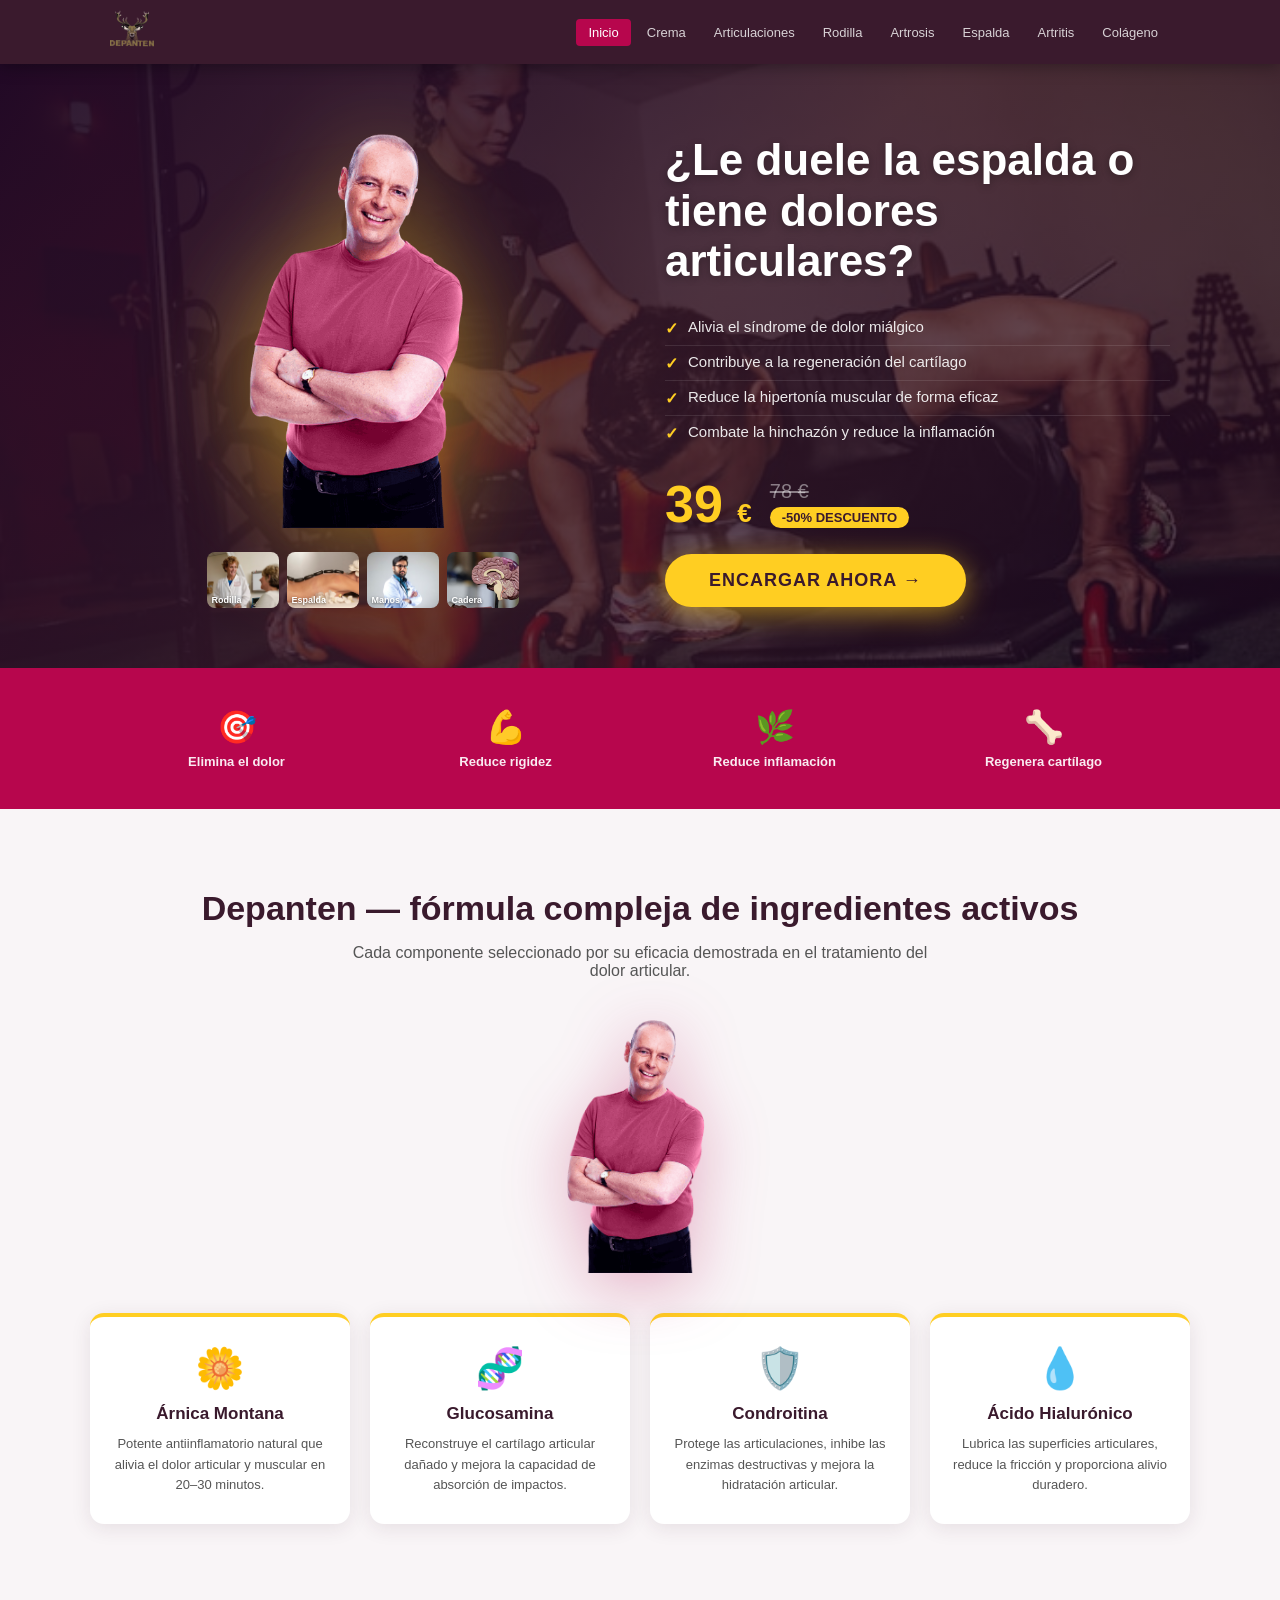
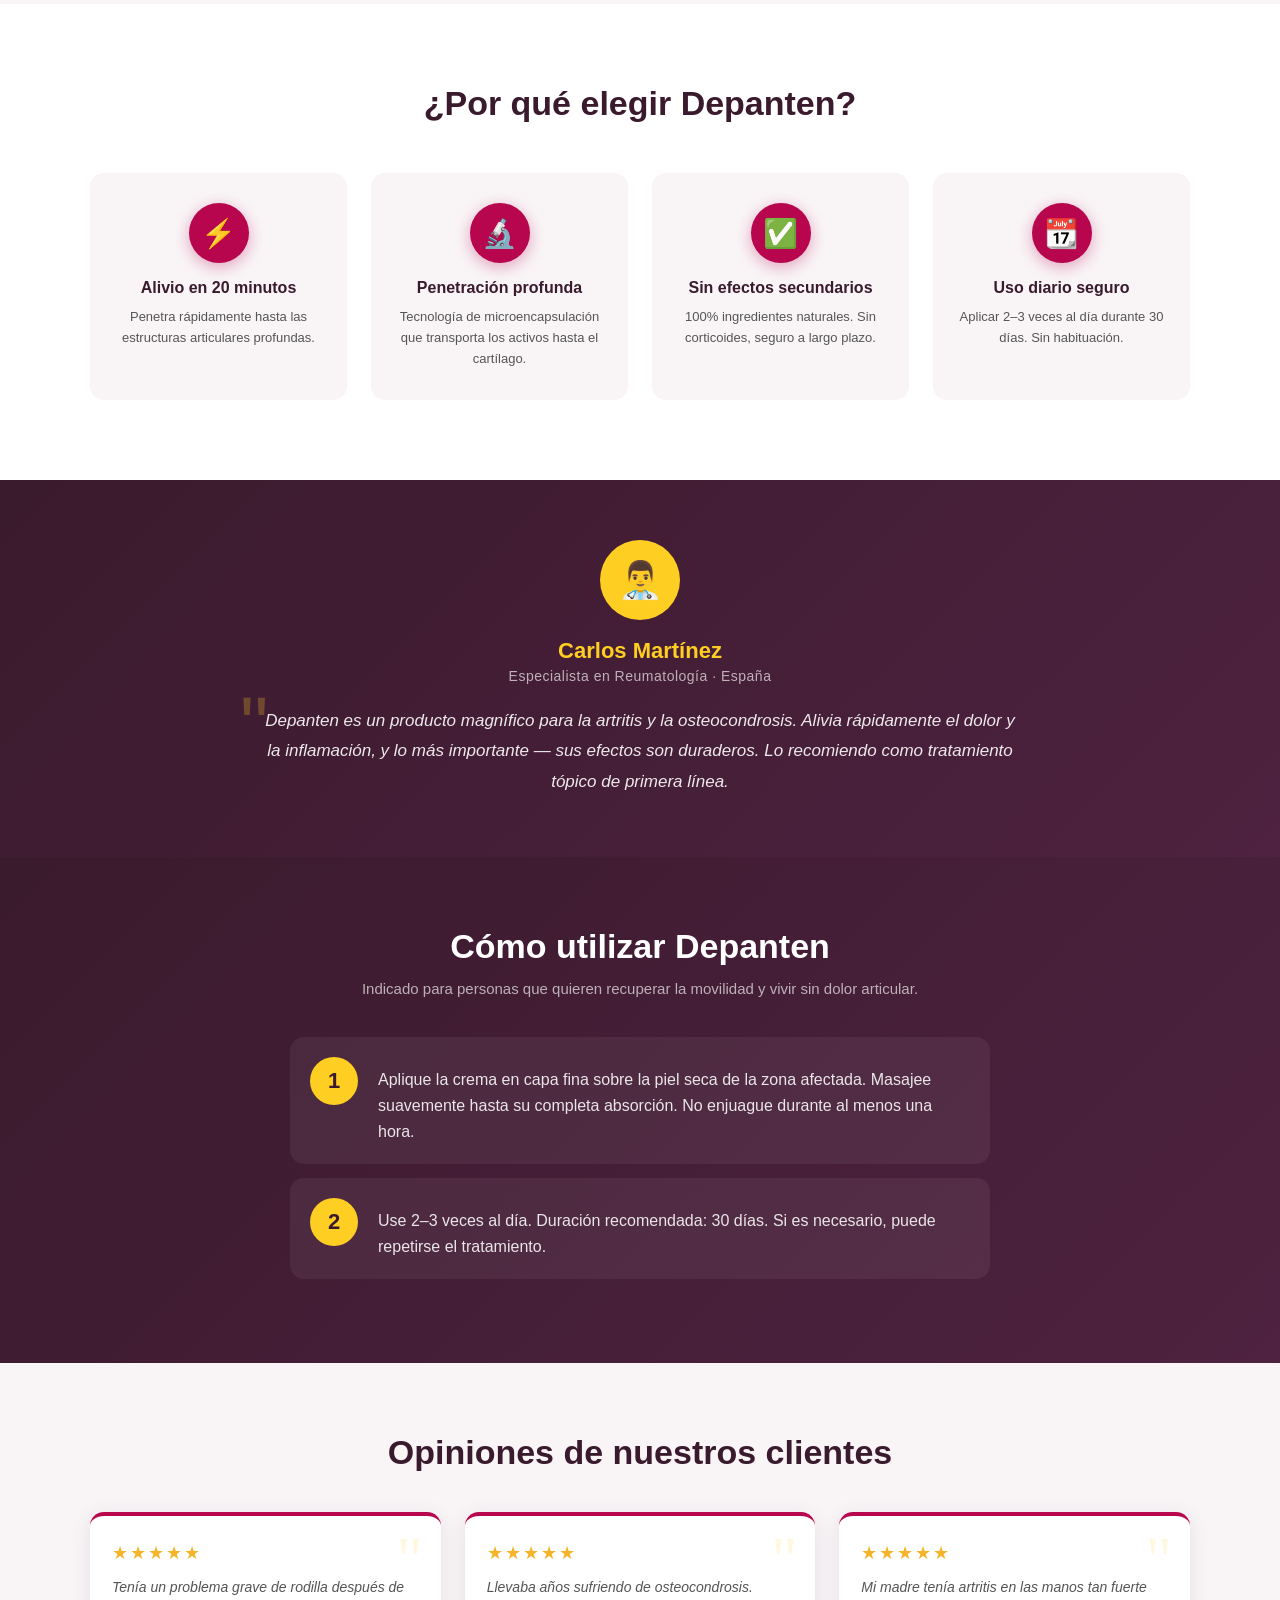
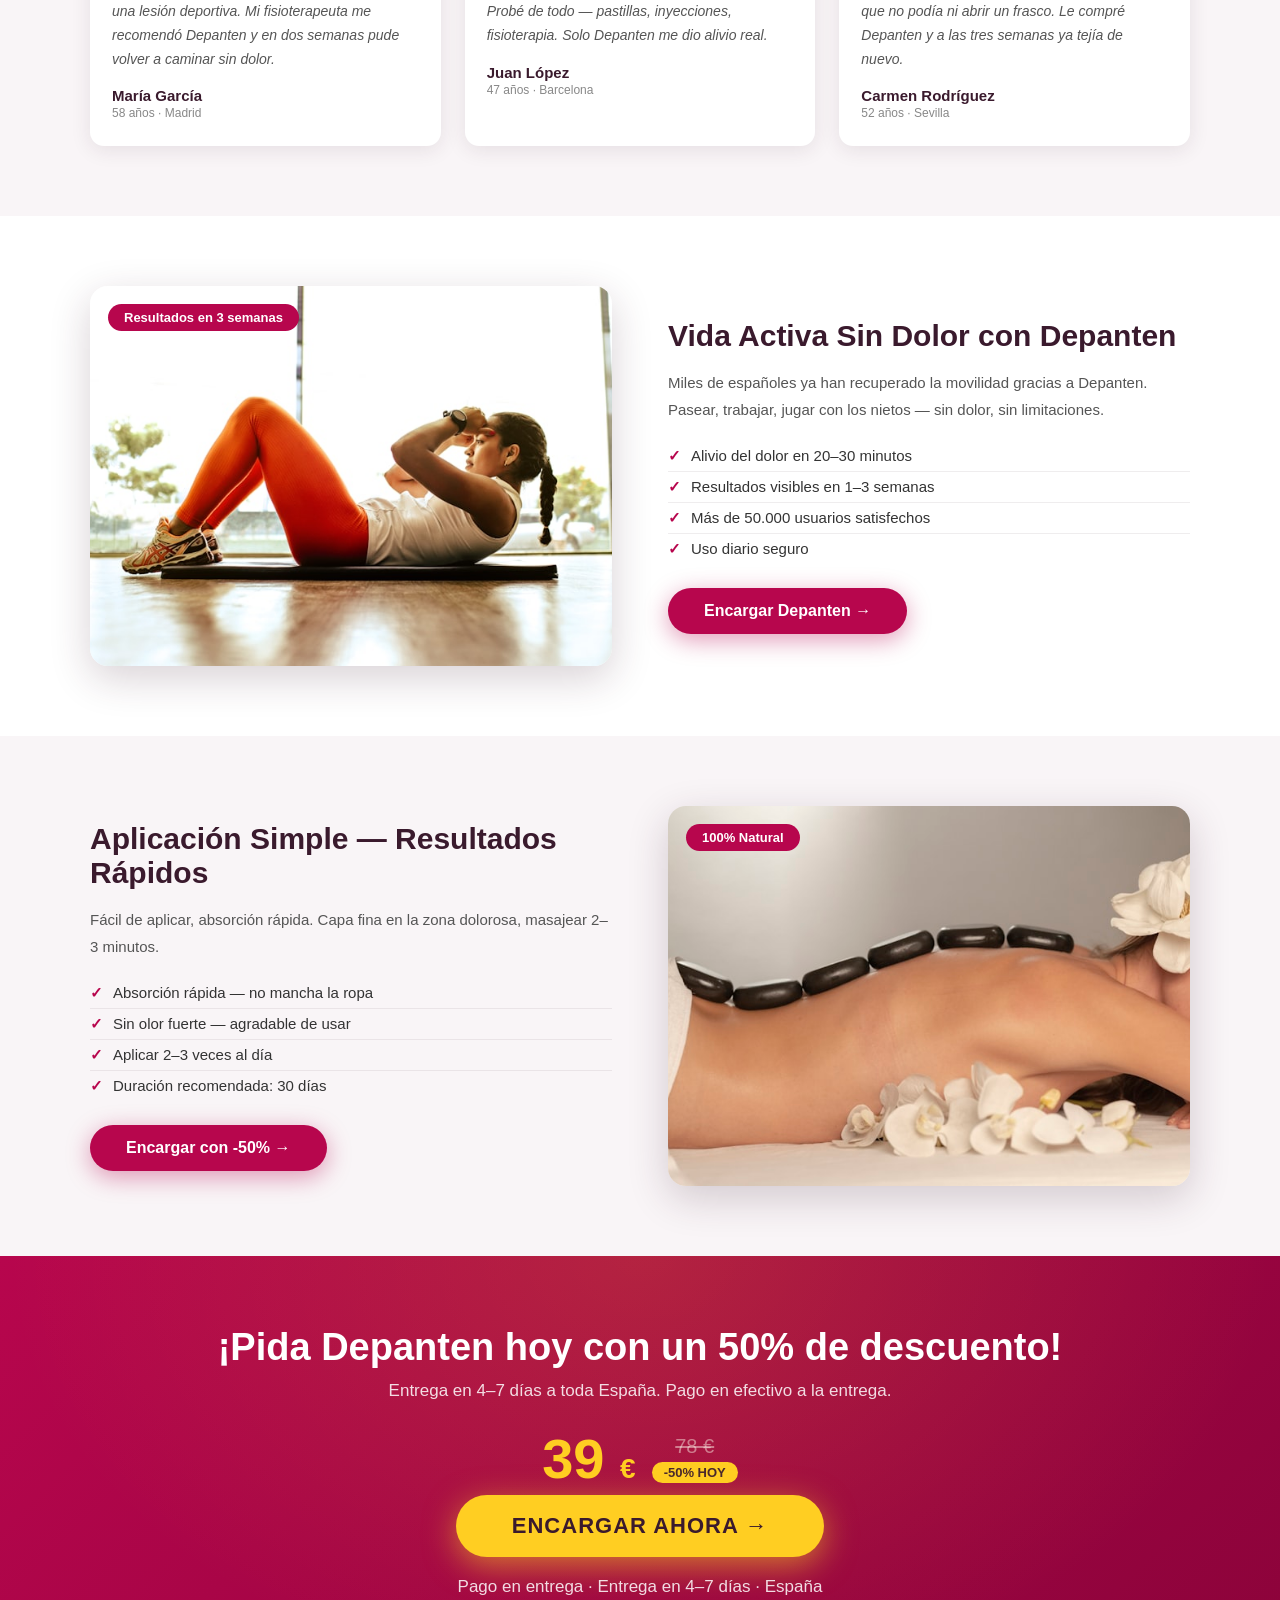
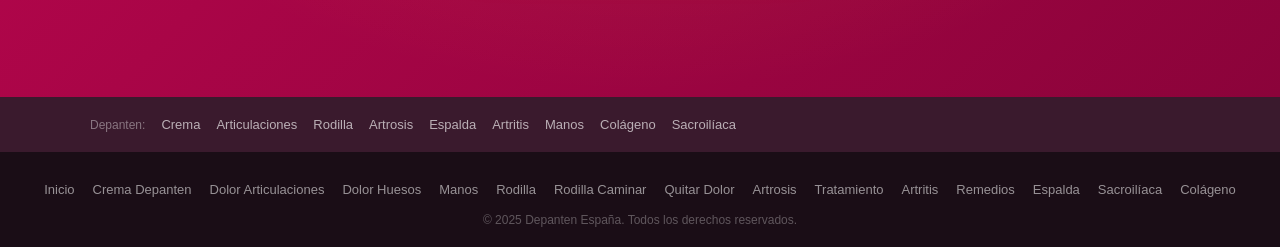
==== commit 94ca816e: "Full redesign: clean index.html, remove conflicting CSS, unified design system" ====
--- a/index.html
+++ b/index.html
@@ -1,470 +1,290 @@
 <!DOCTYPE html>
 <html lang="es" dir="ltr">
-
 <head>
+  <meta charset="UTF-8">
   <meta name="viewport" content="width=device-width, initial-scale=1">
-  <meta content="text/html; charset=utf-8" http-equiv="Content-Type">
-  <meta name="format-detection" content="telephone=no">
   <title>Depanten España — Crema para Dolor de Articulaciones | -50%</title>
-  <meta name="description" content="¿Dolor en las articulaciones, espalda o rodillas? Depanten crema alivia rápidamente articulaciones, espalda y músculos. Precio oficial 39 €. Encargue con -50% de descuento."/>
-  <meta name="keywords" content="depanten, depanten crema, crema para articulaciones, dolor articulaciones, crema dolor huesos"/>
+  <meta name="description" content="¿Dolor en las articulaciones, espalda o rodillas? Depanten crema alivia rápidamente. Precio oficial 39 €. Encargue con -50% de descuento."/>
+  <meta name="keywords" content="depanten, depanten crema, crema articulaciones, dolor articulaciones, crema dolor huesos"/>
   <link rel="canonical" href="https://depanten.es/"/>
   <link href="favicon.ico" rel="icon">
-  <link href="css/new_css.min.css" media="all" rel="stylesheet" type="text/css">
+  <link href="css/inner.css" rel="stylesheet">
+  <script type="application/ld+json">
+  {"@context":"https://schema.org","@type":"Product","name":"Depanten Crema","description":"Crema profesional para dolor articular, muscular y artrosis. Fórmula natural con árnica, glucosamina y condroitina.","brand":{"@type":"Brand","name":"Depanten"},"offers":{"@type":"Offer","priceCurrency":"EUR","price":"39","availability":"https://schema.org/InStock"},"aggregateRating":{"@type":"AggregateRating","ratingValue":"4.8","reviewCount":"912"}}
+  </script>
+  <style>
+    .lp-hero {
+      background: linear-gradient(135deg, rgba(30,8,40,0.94) 0%, rgba(58,26,45,0.80) 50%, rgba(30,8,40,0.65) 100%),
+                  url('photos/elderly-active.jpg') center/cover no-repeat;
+      padding: 70px 0 60px;
+    }
+    .lp-hero-inner {
+      max-width: 1100px; margin: 0 auto; padding: 0 20px;
+      display: grid; grid-template-columns: 1fr 1fr; gap: 50px; align-items: center;
+    }
+    .lp-product-col { text-align: center; position: relative; }
+    .lp-product-glow {
+      position: absolute; width: 320px; height: 320px;
+      top: 50%; left: 50%; transform: translate(-50%, -50%);
+      background: radial-gradient(circle, rgba(255,206,34,0.35) 0%, transparent 70%);
+      border-radius: 50%; filter: blur(50px);
+    }
+    .lp-product-img {
+      width: 280px; height: auto; position: relative; z-index: 2;
+      filter: drop-shadow(0 20px 50px rgba(255,206,34,0.40));
+      animation: floatProd 4s ease-in-out infinite;
+    }
+    @keyframes floatProd {
+      0%, 100% { transform: translateY(0); }
+      50% { transform: translateY(-12px); }
+    }
+    .lp-mini-photos { display: flex; gap: 8px; justify-content: center; margin-top: 20px; position: relative; z-index: 2; }
+    .lp-mini-photo { width: 72px; height: 56px; border-radius: 8px; overflow: hidden; position: relative; }
+    .lp-mini-photo img { width: 100%; height: 100%; object-fit: cover; }
+    .lp-mini-photo span { position: absolute; bottom: 3px; left: 5px; color: #fff; font-size: 9px; font-weight: bold; text-shadow: 0 1px 3px rgba(0,0,0,0.6); }
+    .lp-text-col h1 { font-size: clamp(26px, 3.5vw, 44px); color: #fff; font-weight: 900; line-height: 1.15; margin-bottom: 24px; text-shadow: 0 2px 8px rgba(0,0,0,0.3); }
+    .lp-text-col .i-benefits { margin-bottom: 28px; }
+    .lp-price-row { display: flex; align-items: center; gap: 18px; margin-bottom: 24px; flex-wrap: wrap; }
+    .lp-price-big { font-size: 52px; font-weight: 900; color: var(--gold); line-height: 1; }
+    .lp-price-big span { font-size: 26px; }
+    .lp-price-meta { display: flex; flex-direction: column; gap: 4px; }
+    .lp-price-old { font-size: 20px; color: rgba(255,255,255,0.45); text-decoration: line-through; }
+    .lp-price-badge { background: var(--gold); color: var(--dark); font-weight: 900; font-size: 13px; padding: 3px 12px; border-radius: 20px; }
+
+    .benefits-strip { background: var(--red); padding: 32px 0; }
+    .benefits-strip-inner { max-width: 1100px; margin: 0 auto; padding: 0 20px; display: grid; grid-template-columns: repeat(4, 1fr); gap: 16px; text-align: center; }
+    .bstrip-item { padding: 8px 6px; }
+    .bstrip-icon { font-size: 32px; margin-bottom: 8px; }
+    .bstrip-text { font-size: 13px; color: rgba(255,255,255,0.92); font-weight: 600; }
+
+    .formula-section { background: var(--light); padding: 80px 20px; }
+    .formula-inner { max-width: 1100px; margin: 0 auto; text-align: center; }
+    .formula-title { font-size: clamp(22px, 2.8vw, 34px); font-weight: 800; color: var(--dark); margin-bottom: 16px; }
+    .formula-subtitle { font-size: 16px; color: var(--text2); max-width: 600px; margin: 0 auto 40px; }
+    .formula-grid { display: grid; grid-template-columns: repeat(4, 1fr); gap: 20px; margin-top: 40px; }
+    .formula-card { background: #fff; border-radius: 14px; padding: 28px 18px; text-align: center; box-shadow: 0 4px 20px rgba(58,26,45,0.10); border-top: 4px solid var(--gold); transition: transform 0.3s; }
+    .formula-card:hover { transform: translateY(-4px); }
+    .formula-card-icon { font-size: 40px; margin-bottom: 12px; }
+    .formula-card h3 { font-size: 17px; font-weight: 800; color: var(--dark); margin-bottom: 10px; }
+    .formula-card p { font-size: 13px; color: var(--text2); line-height: 1.6; }
+
+    .features-section { padding: 80px 20px; background: #fff; }
+    .features-inner { max-width: 1100px; margin: 0 auto; }
+    .features-title { font-size: clamp(22px, 2.8vw, 34px); font-weight: 800; color: var(--dark); text-align: center; margin-bottom: 50px; }
+    .features-grid { display: grid; grid-template-columns: repeat(4, 1fr); gap: 24px; }
+    .feature-card { background: var(--light); border-radius: 14px; padding: 30px 20px; text-align: center; transition: transform 0.3s, box-shadow 0.3s; }
+    .feature-card:hover { transform: translateY(-4px); box-shadow: 0 8px 32px rgba(58,26,45,0.15); }
+    .feature-icon { width: 60px; height: 60px; background: var(--red); color: #fff; border-radius: 50%; font-size: 28px; display: flex; align-items: center; justify-content: center; margin: 0 auto 16px; box-shadow: 0 4px 16px rgba(183,6,77,0.35); }
+    .feature-card h3 { font-size: 16px; font-weight: 800; color: var(--dark); margin-bottom: 10px; }
+    .feature-card p { font-size: 13px; color: var(--text2); line-height: 1.6; }
+
+    .howto-section { background: linear-gradient(135deg, var(--dark) 0%, var(--dark2) 100%); padding: 70px 20px; }
+    .howto-inner { max-width: 700px; margin: 0 auto; }
+    .howto-title { font-size: clamp(22px, 2.8vw, 34px); font-weight: 800; color: #fff; margin-bottom: 14px; text-align: center; }
+    .howto-desc { font-size: 15px; color: rgba(255,255,255,0.65); text-align: center; margin-bottom: 40px; }
+    .howto-step { display: flex; align-items: flex-start; gap: 20px; padding: 20px; background: rgba(255,255,255,0.06); border-radius: 14px; margin-bottom: 14px; }
+    .howto-num { width: 48px; height: 48px; flex-shrink: 0; background: var(--gold); color: var(--dark); font-weight: 900; font-size: 22px; border-radius: 50%; display: flex; align-items: center; justify-content: center; }
+    .howto-text { font-size: 16px; color: rgba(255,255,255,0.88); line-height: 1.6; padding-top: 10px; }
+
+    @media (max-width: 900px) {
+      .formula-grid, .features-grid { grid-template-columns: repeat(2, 1fr); }
+      .benefits-strip-inner { grid-template-columns: repeat(2, 1fr); }
+    }
+    @media (max-width: 768px) {
+      .lp-hero-inner { grid-template-columns: 1fr; text-align: center; }
+      .lp-product-img { width: 200px; }
+      .lp-text-col h1 { text-align: center; }
+      .lp-price-row { justify-content: center; }
+      .formula-grid, .features-grid { grid-template-columns: 1fr; }
+      .benefits-strip-inner { grid-template-columns: 1fr; }
+    }
+  </style>
 </head>
 <body>
-  <div class="section wrap-block block1">
-    <div class="wrapper-hidden1">
-      <div class="wrapper">
-        <div class="block1__top">
-          <span class="block1__top-sale resphidd">-50%</span>
-          <span class="lt1">
-            <!-- add wrapper ex-zy -->
-            <span class="block1__top-inner">
-              DESCUENTO <span class="block1__top-sale">-50%</span>
-              <!--  PARA LOS ÚLTIMOS <span class="lastpack" id="countp">9</span> ENVASES -->
-            </span>
-          </span></div>
-        <div class="block1__body">
-          <div class="block1__left">
-            <img alt="img" src="images/log1.png" loading="lazy">
-            <div class="block1__title">
-              ¿Le duele la espalda
-              <br> o tiene dolores articulares?
-            </div>
-            <div class="block1__sub">
-              ¡Depanten es un producto eficaz contra la osteocondrosis, la artrosis y los traumas!
-            </div>
-          </div>
-          <div class="block1__right">
-            <!-- add wrapper ex-zy -->
-            <div class="block-action">
-              <span class="block1__top-action lt4">UN PRECIO PROMOCIONAL</span>
-              <div class="block1__price">
-                <span class="newprice price_main al-cost">
-                  <span class="x_price_current">39</span>
-                  <span class="x_currency">€</span>
-                </span>
-                <span class="oldprice price_old al-cost-promo">
-                  <span class="x_price_previous">78</span>
-                  <span class="x_currency">€</span>
-                </span>
-              </div>
-              <div class="block__timer">
-                <div class="block__timer-text"><a class="akciya1 scrollto" href="#bottom_form" id="scroll_to_bottom">LA
-                    PROMOCION TERMINA EN </a></div>
-                <div class="timer">
-                  <div class="landing__countdown timeqwqw">
-                    <span class="hours"></span>
-                    <span class="minutes"></span>
-                    <span class="seconds"></span>
-                    <div class="clear"></div>
-                  </div>
-                </div>
-              </div>
-            </div>
-            <ul class="unstyled">
-              <li>Alivia el síndrome miálgico</li>
-              <li>Contribuye a la regeneración del cartílago</li>
-              <li>Disminuye de forma eficaz el hipertono muscular</li>
-              <li>Lucha contra la tumefacción</li>
-              <li>Alivia la inflamación</li>
-            </ul>
-          </div>
-        </div>
-        <picture>
-          <source type="image/webp" srcset="images/u1.webp">
-          <img alt="img" class="imlogo" src="images/u1.png" loading="lazy"></picture>
+
+<header class="i-header">
+  <div class="i-header-inner">
+    <a href="index.html" class="i-logo"><img src="images/log1.png" alt="Depanten España"/></a>
+    <nav class="i-nav">
+      <a href="index.html" class="active">Inicio</a>
+      <a href="crema-depanten.html">Crema</a>
+      <a href="dolor-articulaciones.html">Articulaciones</a>
+      <a href="dolor-rodilla.html">Rodilla</a>
+      <a href="artrosis.html">Artrosis</a>
+      <a href="dolor-espalda.html">Espalda</a>
+      <a href="remedio-artritis.html">Artritis</a>
+      <a href="colageno-articulaciones.html">Colágeno</a>
+    </nav>
+  </div>
+</header>
+
+<section class="lp-hero">
+  <div class="lp-hero-inner">
+    <div class="lp-product-col">
+      <div class="lp-product-glow"></div>
+      <img src="images/u1.png" alt="Depanten — Crema para Articulaciones" class="lp-product-img"/>
+      <div class="lp-mini-photos">
+        <div class="lp-mini-photo"><img src="photos/knee.jpg" alt="Rodilla"/><span>Rodilla</span></div>
+        <div class="lp-mini-photo"><img src="photos/back.jpg" alt="Espalda"/><span>Espalda</span></div>
+        <div class="lp-mini-photo"><img src="photos/hands.jpg" alt="Manos"/><span>Manos</span></div>
+        <div class="lp-mini-photo"><img src="photos/hip-pain.jpg" alt="Cadera"/><span>Cadera</span></div>
       </div>
     </div>
-  </div>
-  <div class="wrap-block block2">
-    <div class="wrapper-hidden">
-      <div class="block2__top">
-        <div class="wrapper">
-          Depanten es un producto que proporciona un alivio rápido del dolor en las ariculaciones y en los musculos,
-          durande la artrosis y osteocondrosis. Alivia el espasmo muscular y acaba con la inflamación. Depanten también
-          es eficaz en el tratamiento de la osteocondrosis y artrosis, ya que ralentiza el proceso degenerativo del
-          tejido cartílago y estimula el metabolismo tisular, contribuyendo a la regeneración del cartílago de la
-          articulación. El efecto se ve después de la primera aplicación; el uso regular del producto permite frenar la
-          progresión de la enfermedad de las articulaciones y de la columna.
+    <div class="lp-text-col">
+      <h1>¿Le duele la espalda o tiene dolores articulares?</h1>
+      <ul class="i-benefits">
+        <li>Alivia el síndrome de dolor miálgico</li>
+        <li>Contribuye a la regeneración del cartílago</li>
+        <li>Reduce la hipertonía muscular de forma eficaz</li>
+        <li>Combate la hinchazón y reduce la inflamación</li>
+      </ul>
+      <div class="lp-price-row">
+        <div class="lp-price-big">39 <span>€</span></div>
+        <div class="lp-price-meta">
+          <span class="lp-price-old">78 €</span>
+          <span class="lp-price-badge">-50% DESCUENTO</span>
         </div>
       </div>
-      <div class="block2__bottom">
-        <div class="wrapper">
-          <div class="block2__title">¡Depanten contiene únicamente componentes activos!</div>
-        </div>
-      </div>
-    </div>
-  </div>
-  <div class="wrap-block block3">
-    <div class="wrapper">
-      <div class="block3__title">
-        Ventajas de Depanten para la espalda y las articulaciones
-      </div>
-      <div class="block3__list">
-        <ul class="inline">
-          <li class="item1">
-            <div class="block3__list_title">
-              AMPLIO
-              <br>ESPECTRO
-            </div>
-            cura enfermedades traumáticas y degenerativas de la columna y las articulaciones
-          </li>
-          <li class="item2">
-            <div class="block3__list_title">
-              NO TIENE EFECTOS
-              <br> SECUNDARIOS
-            </div>
-            totalmente seguro tanto en el uso puntual, como regular
-          </li>
-          <li class="item3">
-            <div class="block3__list_title">
-              COMPOSICIÓN 100%
-              <br>NATURAL
-            </div>
-            solamente contiene componentes activos de plantas medicinales.
-          </li>
-          <li class="item4">
-            <div class="block3__list_title">ALTA <br class="alta_br"> EFICACIA</div>
-            mejora el estado y alivia el dolor desde la primera aplicación.
-          </li>
-          <li class="item5">
-            <div class="block3__list_title">PROBADO POR LOS EXPERTOS</div>
-            producto certificado que cumple con los estándares de calidad.
-          </li>
-        </ul>
-      </div>
-    </div>
-  </div>
-  <div class="wrap-block block4">
-    <div class="wrapper-hidden">
-      <div class="wrapper">
-        <div class="block4__title">Comentarios de los compradores</div>
-        <ul class="inline">
-          <li>
-            <div class="block4__top">
-              Depanten me ayudó mucho con el trauma de la rodilla después del entrenamiento. La rodilla estaba
-              inflamada, me dolía mucho, prácticamente no podía mover la pierna. Gracias a la ayuda de Depanten,
-              después de 4 días volví al trabajo, pudiendo andar desde el primer día de su aplicación.
-            </div>
-            <div class="block4__bottom">
-              <picture>
-                <source type="image/webp" srcset="images/img3.7.1.webp">
-                <img alt="img" src="images/img3.7.1.png" loading="lazy"></picture>
-              <div class="block4__bottom_name">
-                María, 31 años, entrenadora de clases colectivas de fitness
-              </div>
-            </div>
-          </li>
-          <li>
-            <div class="block4__top">
-              Antes me dolía mucho la espalda, la osteocondrósis me aruinaba la vida, lo que a mi edad es muy frecuente.
-              Mi mujer encontró Depanten en internet. Se convirtió en mi salvación: antes, a veces, andaba encorvado
-              desde la mañana, pero ahora estoy bien. Y lo más importante es que el dolor de espalda desapareció.
-            </div>
-            <div class="block4__bottom">
-              <picture>
-                <source type="image/webp" srcset="images/img3.7.2.webp">
-                <img alt="img" src="images/img3.7.2.png" loading="lazy"></picture>
-              <div class="block4__bottom_name">
-                Miguel, 58 años, jubilado
-              </div>
-            </div>
-          </li>
-          <li>
-            <div class="block4__top">
-              Una vez tuve una lesión en el tobillo, los médicos me dijeron que el tratamiento iba a ser largo. Pero
-              tuve suerte al comprar Depanten y en la primera semana, el tobillo se recuperó, el dolor desapareció,
-              ando con normalidad, me dieron el alta. Ahora lo usa toda nuestra familia: ayuda contra el dolor de
-              espalda y las articulaciones.
-            </div>
-            <div class="block4__bottom">
-              <picture>
-                <source type="image/webp" srcset="images/img3.7.3.webp">
-                <img alt="img" src="images/img3.7.3.png" loading="lazy"></picture>
-              <div class="block4__bottom_name">
-                Esperanza, 35 años, dependienta
-              </div>
-            </div>
-          </li>
-        </ul>
-      </div>
-    </div>
-  </div>
-  <div class="wrap-block block5">
-    <div class="wrapper">
-      <div class="block5__title">Depanten es recomendada por los expertos</div>
-      <picture>
-        <source type="image/webp" srcset="images/img4.2.webp">
-        <img alt="img" src="images/img4.2.png" loading="lazy"></picture>
-      <div class="block5__wrap">
-        <div class="block5__text">
-          Depanten es un magnifico producto contra la artrosis y la osteocondrosis. Lo recomiendo a todos los pacientes
-          que acuden con dolores de espalda o articulaciones. Depanten alivia rápidamente el dolor y la inflamación,
-          regenera las articulaciones y los tendones, permite volver a la vida activa. Depanten también es eficaz
-          contra los procesos degenerativos asociados a la edad, la uso personalmente contra la osteocondrosis, me gusta
-          mucho su rápido efecto, que se mantiene de forma duradera; mientras que el uso continuado permite olvidar de
-          los problemas de espalda.
-        </div>
-        <div class="block5__name">
-          Robert Stokes, Sports doctor.
-        </div>
-      </div>
-    </div>
-  </div>
-  <div class="wrap-block block6">
-    <div class="wrapper">
-      <div class="block6__title">
-        Modo de aplicación de Depanten
-      </div>
-      <ul class="inline block6-flex">
-        <li class="block6-item1">
-          Aplicar sobre la piel seca y masajear hasta su completa absorción
-        </li>
-        <li class="block6-item2">
-          Usar 2-3 veces al día
-        </li>
-        <li class="block6-item3">
-          No aclarar con agua hasta una hora después de la aplicación
-        </li>
-      </ul>
-    </div>
-  </div>
-  <div class="wrap-block block7">
-    <div class="wrapper-hidden">
-      <div class="wrapper">
-        <div class="block7__delivery">
-          <div class="block7__delivery_title">Entrega y pago</div>
-          Recibirá el gel para la espalda
-          y las articulaciones, Depanten, en un plazo de 4-7 días desde el
-          momento del encargo. ¡El producto se paga contra reembolso!
-        </div>
-        <div class="block7__warning">
-          <div class="block7__warning_title lt45">¡Tengan cuidado con imitaciones!</div>
-          <span class="lt46">¡En el territorio de la UE, Depanten se vende en un envase original con un código único!
-            <br><br>Encuentre el código en el envase y compruébelo ahora
-            <!-- Find the code on your package and check it now --></span>
-          <!--  <a href="/ajax/code.html" data-fancybox-type="ajax" class="block7__btn open_check lt47">Check the code</a> -->
-        </div>
-      </div>
-    </div>
-  </div>
-
-  <div class="wrap-block block8">
-    <div class="wrapper">
-      <div class="block8__title">Cómo encargar la crema para la espalda y articulaciones Depanten</div>
-      <ul class="inline">
-        <li>Rellene el formulario de pedido</li>
-        <li>Acepte la llamada de nuestros especialistas</li>
-        <li>Pague al recibir el producto </li>
-      </ul>
-      <div class="product2">
-        <picture>
-          <source type="image/webp" srcset="images/product2.webp">
-          <img src="images/product2.png" alt="img" loading="lazy"></picture>
-      </div>
-    </div>
-  </div>
-  <div class="wrap-block block10">
-    <div class="wrapper">
-
-      <div class="tr">
-        <div class="td block10__left">
-          <div class="block10__title">
-            ¡SOLO HOY!
-            <br> Descuento del 50%
-          </div>
-          <div class="block10__price">
-            <span class="newprice price_main al-cost">
-              <span class="x_price_current">39</span>
-              <span class="x_currency">€</span>
-            </span>
-            <span class="oldprice price_old al-cost-promo">
-              <span class="x_price_previous">78</span>
-              <span class="x_currency">€</span>
-            </span>
-          </div>
-          <div class="block10__sale">
-            <span class="block10__count lastpack">15</span>
-            <div>ENCARGADO ENVASES DURANTE LA ÚLTIMA HORA</div>
-          </div>
-          <div class="block10__allsale landing__stockinfo">
-            Mas de 1468 ventas fueron<br> realizadas hasta <span class="today"></span>
-          </div>
-        </div>
-        <div class="td">
-          <div class="block10-form clone-this" id="cloneThis">
-
-            <div class="order-cta" style="text-align:center;padding:20px 0;"><a href="https://order.depanten.es/" class="btn-order" style="display:inline-block;background:#27ae60;color:#fff;font-size:20px;font-weight:bold;padding:18px 48px;border-radius:50px;text-decoration:none;box-shadow:0 6px 24px rgba(39,174,96,0.45);">ENCARGAR AHORA →</a></div>
-
-          </div>
-        </div>
-      </div>
-
-    </div>
-  </div>
-  <div class="section wrap-block block11">
-    <div class="ev-footer create_rom_footer" data-background-color="#3a1a2d" data-color_link="#fff" data-color_logo="orange"></div>
-  </div>
-
-  
-  
-  
-  
-  
-<script>if (!window.jQuery) { /*! jQuery v3.5.1 | (c) JS Foundation and other contributors | jquery.org/license */
-!function(e,t){"use strict";"object"==typeof module&&"object"==typeof module.exports?module.exports=e.document?t(e,!0):function(e){if(!e.document)throw new Error("jQuery requires a window with a document");return t(e)}:t(e)}("undefined"!=typeof window?window:this,function(C,e){"use strict";var t=[],r=Object.getPrototypeOf,s=t.slice,g=t.flat?function(e){return t.flat.call(e)}:function(e){return t.concat.apply([],e)},u=t.push,i=t.indexOf,n={},o=n.toString,v=n.hasOwnProperty,a=v.toString,l=a.call(Object),y={},m=function(e){return"function"==typeof e&&"number"!=typeof e.nodeType},x=function(e){return null!=e&&e===e.window},E=C.document,c={type:!0,src:!0,nonce:!0,noModule:!0};function b(e,t,n){var r,i,o=(n=n||E).createElement("script");if(o.text=e,t)for(r in c)(i=t[r]||t.getAttribute&&t.getAttribute(r))&&o.setAttribute(r,i);n.head.appendChild(o).parentNode.removeChild(o)}function w(e){return null==e?e+"":"object"==typeof e||"function"==typeof e?n[o.call(e)]||"object":typeof e}var f="3.5.1",S=function(e,t){return new S.fn.init(e,t)};function p(e){var t=!!e&&"length"in e&&e.length,n=w(e);return!m(e)&&!x(e)&&("array"===n||0===t||"number"==typeof t&&0<t&&t-1 in e)}S.fn=S.prototype={jquery:f,constructor:S,length:0,toArray:function(){return s.call(this)},get:function(e){return null==e?s.call(this):e<0?this[e+this.length]:this[e]},pushStack:function(e){var t=S.merge(this.constructor(),e);return t.prevObject=this,t},each:function(e){return S.each(this,e)},map:function(n){return this.pushStack(S.map(this,function(e,t){return n.call(e,t,e)}))},slice:function(){return this.pushStack(s.apply(this,arguments))},first:function(){return this.eq(0)},last:function(){return this.eq(-1)},even:function(){return this.pushStack(S.grep(this,function(e,t){return(t+1)%2}))},odd:function(){return this.pushStack(S.grep(this,function(e,t){return t%2}))},eq:function(e){var t=this.length,n=+e+(e<0?t:0);return this.pushStack(0<=n&&n<t?[this[n]]:[])},end:function(){return this.prevObject||this.constructor()},push:u,sort:t.sort,splice:t.splice},S.extend=S.fn.extend=function(){var e,t,n,r,i,o,a=arguments[0]||{},s=1,u=arguments.length,l=!1;for("boolean"==typeof a&&(l=a,a=arguments[s]||{},s++),"object"==typeof a||m(a)||(a={}),s===u&&(a=this,s--);s<u;s++)if(null!=(e=arguments[s]))for(t in e)r=e[t],"__proto__"!==t&&a!==r&&(l&&r&&(S.isPlainObject(r)||(i=Array.isArray(r)))?(n=a[t],o=i&&!Array.isArray(n)?[]:i||S.isPlainObject(n)?n:{},i=!1,a[t]=S.extend(l,o,r)):void 0!==r&&(a[t]=r));return a},S.extend({expando:"jQuery"+(f+Math.random()).replace(/\D/g,""),isReady:!0,error:function(e){throw new Error(e)},noop:function(){},isPlainObject:function(e){var t,n;return!(!e||"[object Object]"!==o.call(e))&&(!(t=r(e))||"function"==typeof(n=v.call(t,"constructor")&&t.constructor)&&a.call(n)===l)},isEmptyObject:function(e){var t;for(t in e)return!1;return!0},globalEval:function(e,t,n){b(e,{nonce:t&&t.nonce},n)},each:function(e,t){var n,r=0;if(p(e)){for(n=e.length;r<n;r++)if(!1===t.call(e[r],r,e[r]))break}else for(r in e)if(!1===t.call(e[r],r,e[r]))break;return e},makeArray:function(e,t){var n=t||[];return null!=e&&(p(Object(e))?S.merge(n,"string"==typeof e?[e]:e):u.call(n,e)),n},inArray:function(e,t,n){return null==t?-1:i.call(t,e,n)},merge:function(e,t){for(var n=+t.length,r=0,i=e.length;r<n;r++)e[i++]=t[r];return e.length=i,e},grep:function(e,t,n){for(var r=[],i=0,o=e.length,a=!n;i<o;i++)!t(e[i],i)!==a&&r.push(e[i]);return r},map:function(e,t,n){var r,i,o=0,a=[];if(p(e))for(r=e.length;o<r;o++)null!=(i=t(e[o],o,n))&&a.push(i);else for(o in e)null!=(i=t(e[o],o,n))&&a.push(i);return g(a)},guid:1,support:y}),"function"==typeof Symbol&&(S.fn[Symbol.iterator]=t[Symbol.iterator]),S.each("Boolean Number String Function Array Date RegExp Object Error Symbol".split(" "),function(e,t){n["[object "+t+"]"]=t.toLowerCase()});var d=function(n){var e,d,b,o,i,h,f,g,w,u,l,T,C,a,E,v,s,c,y,S="sizzle"+1*new Date,p=n.document,k=0,r=0,m=ue(),x=ue(),A=ue(),N=ue(),D=function(e,t){return e===t&&(l=!0),0},j={}.hasOwnProperty,t=[],q=t.pop,L=t.push,H=t.push,O=t.slice,P=function(e,t){for(var n=0,r=e.length;n<r;n++)if(e[n]===t)return n;return-1},R="checked|selected|async|autofocus|autoplay|controls|defer|disabled|hidden|ismap|loop|multiple|open|readonly|required|scoped",M="[\\x20\\t\\r\\n\\f]",I="(?:\\\\[\\da-fA-F]{1,6}"+M+"?|\\\\[^\\r\\n\\f]|[\\w-]|[^\0-\\x7f])+",W="\\["+M+"*("+I+")(?:"+M+"*([*^$|!~]?=)"+M+"*(?:'((?:\\\\.|[^\\\\'])*)'|\"((?:\\\\.|[^\\\\\"])*)\"|("+I+"))|)"+M+"*\\]",F=":("+I+")(?:\\((('((?:\\\\.|[^\\\\'])*)'|\"((?:\\\\.|[^\\\\\"])*)\")|((?:\\\\.|[^\\\\()[\\]]|"+W+")*)|.*)\\)|)",B=new RegExp(M+"+","g"),$=new RegExp("^"+M+"+|((?:^|[^\\\\])(?:\\\\.)*)"+M+"+$","g"),_=new RegExp("^"+M+"*,"+M+"*"),z=new RegExp("^"+M+"*([>+~]|"+M+")"+M+"*"),U=new RegExp(M+"|>"),X=new RegExp(F),V=new RegExp("^"+I+"$"),G={ID:new RegExp("^#("+I+")"),CLASS:new RegExp("^\\.("+I+")"),TAG:new RegExp("^("+I+"|[*])"),ATTR:new RegExp("^"+W),PSEUDO:new RegExp("^"+F),CHILD:new RegExp("^:(only|first|last|nth|nth-last)-(child|of-type)(?:\\("+M+"*(even|odd|(([+-]|)(\\d*)n|)"+M+"*(?:([+-]|)"+M+"*(\\d+)|))"+M+"*\\)|)","i"),bool:new RegExp("^(?:"+R+")$","i"),needsContext:new RegExp("^"+M+"*[>+~]|:(even|odd|eq|gt|lt|nth|first|last)(?:\\("+M+"*((?:-\\d)?\\d*)"+M+"*\\)|)(?=[^-]|$)","i")},Y=/HTML$/i,Q=/^(?:input|select|textarea|button)$/i,J=/^h\d$/i,K=/^[^{]+\{\s*\[native \w/,Z=/^(?:#([\w-]+)|(\w+)|\.([\w-]+))$/,ee=/[+~]/,te=new RegExp("\\\\[\\da-fA-F]{1,6}"+M+"?|\\\\([^\\r\\n\\f])","g"),ne=function(e,t){var n="0x"+e.slice(1)-65536;return t||(n<0?String.fromCharCode(n+65536):String.fromCharCode(n>>10|55296,1023&n|56320))},re=/([\0-\x1f\x7f]|^-?\d)|^-$|[^\0-\x1f\x7f-\uFFFF\w-]/g,ie=function(e,t){return t?"\0"===e?"\ufffd":e.slice(0,-1)+"\\"+e.charCodeAt(e.length-1).toString(16)+" ":"\\"+e},oe=function(){T()},ae=be(function(e){return!0===e.disabled&&"fieldset"===e.nodeName.toLowerCase()},{dir:"parentNode",next:"legend"});try{H.apply(t=O.call(p.childNodes),p.childNodes),t[p.childNodes.length].nodeType}catch(e){H={apply:t.length?function(e,t){L.apply(e,O.call(t))}:function(e,t){var n=e.length,r=0;while(e[n++]=t[r++]);e.length=n-1}}}function se(t,e,n,r){var i,o,a,s,u,l,c,f=e&&e.ownerDocument,p=e?e.nodeType:9;if(n=n||[],"string"!=typeof t||!t||1!==p&&9!==p&&11!==p)return n;if(!r&&(T(e),e=e||C,E)){if(11!==p&&(u=Z.exec(t)))if(i=u[1]){if(9===p){if(!(a=e.getElementById(i)))return n;if(a.id===i)return n.push(a),n}else if(f&&(a=f.getElementById(i))&&y(e,a)&&a.id===i)return n.push(a),n}else{if(u[2])return H.apply(n,e.getElementsByTagName(t)),n;if((i=u[3])&&d.getElementsByClassName&&e.getElementsByClassName)return H.apply(n,e.getElementsByClassName(i)),n}if(d.qsa&&!N[t+" "]&&(!v||!v.test(t))&&(1!==p||"object"!==e.nodeName.toLowerCase())){if(c=t,f=e,1===p&&(U.test(t)||z.test(t))){(f=ee.test(t)&&ye(e.parentNode)||e)===e&&d.scope||((s=e.getAttribute("id"))?s=s.replace(re,ie):e.setAttribute("id",s=S)),o=(l=h(t)).length;while(o--)l[o]=(s?"#"+s:":scope")+" "+xe(l[o]);c=l.join(",")}try{return H.apply(n,f.querySelectorAll(c)),n}catch(e){N(t,!0)}finally{s===S&&e.removeAttribute("id")}}}return g(t.replace($,"$1"),e,n,r)}function ue(){var r=[];return function e(t,n){return r.push(t+" ")>b.cacheLength&&delete e[r.shift()],e[t+" "]=n}}function le(e){return e[S]=!0,e}function ce(e){var t=C.createElement("fieldset");try{return!!e(t)}catch(e){return!1}finally{t.parentNode&&t.parentNode.removeChild(t),t=null}}function fe(e,t){var n=e.split("|"),r=n.length;while(r--)b.attrHandle[n[r]]=t}function pe(e,t){var n=t&&e,r=n&&1===e.nodeType&&1===t.nodeType&&e.sourceIndex-t.sourceIndex;if(r)return r;if(n)while(n=n.nextSibling)if(n===t)return-1;return e?1:-1}function de(t){return function(e){return"input"===e.nodeName.toLowerCase()&&e.type===t}}function he(n){return function(e){var t=e.nodeName.toLowerCase();return("input"===t||"button"===t)&&e.type===n}}function ge(t){return function(e){return"form"in e?e.parentNode&&!1===e.disabled?"label"in e?"label"in e.parentNode?e.parentNode.disabled===t:e.disabled===t:e.isDisabled===t||e.isDisabled!==!t&&ae(e)===t:e.disabled===t:"label"in e&&e.disabled===t}}function ve(a){return le(function(o){return o=+o,le(function(e,t){var n,r=a([],e.length,o),i=r.length;while(i--)e[n=r[i]]&&(e[n]=!(t[n]=e[n]))})})}function ye(e){return e&&"undefined"!=typeof e.getElementsByTagName&&e}for(e in d=se.support={},i=se.isXML=function(e){var t=e.namespaceURI,n=(e.ownerDocument||e).documentElement;return!Y.test(t||n&&n.nodeName||"HTML")},T=se.setDocument=function(e){var t,n,r=e?e.ownerDocument||e:p;return r!=C&&9===r.nodeType&&r.documentElement&&(a=(C=r).documentElement,E=!i(C),p!=C&&(n=C.defaultView)&&n.top!==n&&(n.addEventListener?n.addEventListener("unload",oe,!1):n.attachEvent&&n.attachEvent("onunload",oe)),d.scope=ce(function(e){return a.appendChild(e).appendChild(C.createElement("div")),"undefined"!=typeof e.querySelectorAll&&!e.querySelectorAll(":scope fieldset div").length}),d.attributes=ce(function(e){return e.className="i",!e.getAttribute("className")}),d.getElementsByTagName=ce(function(e){return e.appendChild(C.createComment("")),!e.getElementsByTagName("*").length}),d.getElementsByClassName=K.test(C.getElementsByClassName),d.getById=ce(function(e){return a.appendChild(e).id=S,!C.getElementsByName||!C.getElementsByName(S).length}),d.getById?(b.filter.ID=function(e){var t=e.replace(te,ne);return function(e){return e.getAttribute("id")===t}},b.find.ID=function(e,t){if("undefined"!=typeof t.getElementById&&E){var n=t.getElementById(e);return n?[n]:[]}}):(b.filter.ID=function(e){var n=e.replace(te,ne);return function(e){var t="undefined"!=typeof e.getAttributeNode&&e.getAttributeNode("id");return t&&t.value===n}},b.find.ID=function(e,t){if("undefined"!=typeof t.getElementById&&E){var n,r,i,o=t.getElementById(e);if(o){if((n=o.getAttributeNode("id"))&&n.value===e)return[o];i=t.getElementsByName(e),r=0;while(o=i[r++])if((n=o.getAttributeNode("id"))&&n.value===e)return[o]}return[]}}),b.find.TAG=d.getElementsByTagName?function(e,t){return"undefined"!=typeof t.getElementsByTagName?t.getElementsByTagName(e):d.qsa?t.querySelectorAll(e):void 0}:function(e,t){var n,r=[],i=0,o=t.getElementsByTagName(e);if("*"===e){while(n=o[i++])1===n.nodeType&&r.push(n);return r}return o},b.find.CLASS=d.getElementsByClassName&&function(e,t){if("undefined"!=typeof t.getElementsByClassName&&E)return t.getElementsByClassName(e)},s=[],v=[],(d.qsa=K.test(C.querySelectorAll))&&(ce(function(e){var t;a.appendChild(e).innerHTML="<a id='"+S+"'></a><select id='"+S+"-\r\\' msallowcapture=''><option selected=''></option></select>",e.querySelectorAll("[msallowcapture^='']").length&&v.push("[*^$]="+M+"*(?:''|\"\")"),e.querySelectorAll("[selected]").length||v.push("\\["+M+"*(?:value|"+R+")"),e.querySelectorAll("[id~="+S+"-]").length||v.push("~="),(t=C.createElement("input")).setAttribute("name",""),e.appendChild(t),e.querySelectorAll("[name='']").length||v.push("\\["+M+"*name"+M+"*="+M+"*(?:''|\"\")"),e.querySelectorAll(":checked").length||v.push(":checked"),e.querySelectorAll("a#"+S+"+*").length||v.push(".#.+[+~]"),e.querySelectorAll("\\\f"),v.push("[\\r\\n\\f]")}),ce(function(e){e.innerHTML="<a href='' disabled='disabled'></a><select disabled='disabled'><option/></select>";var t=C.createElement("input");t.setAttribute("type","hidden"),e.appendChild(t).setAttribute("name","D"),e.querySelectorAll("[name=d]").length&&v.push("name"+M+"*[*^$|!~]?="),2!==e.querySelectorAll(":enabled").length&&v.push(":enabled",":disabled"),a.appendChild(e).disabled=!0,2!==e.querySelectorAll(":disabled").length&&v.push(":enabled",":disabled"),e.querySelectorAll("*,:x"),v.push(",.*:")})),(d.matchesSelector=K.test(c=a.matches||a.webkitMatchesSelector||a.mozMatchesSelector||a.oMatchesSelector||a.msMatchesSelector))&&ce(function(e){d.disconnectedMatch=c.call(e,"*"),c.call(e,"[s!='']:x"),s.push("!=",F)}),v=v.length&&new RegExp(v.join("|")),s=s.length&&new RegExp(s.join("|")),t=K.test(a.compareDocumentPosition),y=t||K.test(a.contains)?function(e,t){var n=9===e.nodeType?e.documentElement:e,r=t&&t.parentNode;return e===r||!(!r||1!==r.nodeType||!(n.contains?n.contains(r):e.compareDocumentPosition&&16&e.compareDocumentPosition(r)))}:function(e,t){if(t)while(t=t.parentNode)if(t===e)return!0;return!1},D=t?function(e,t){if(e===t)return l=!0,0;var n=!e.compareDocumentPosition-!t.compareDocumentPosition;return n||(1&(n=(e.ownerDocument||e)==(t.ownerDocument||t)?e.compareDocumentPosition(t):1)||!d.sortDetached&&t.compareDocumentPosition(e)===n?e==C||e.ownerDocument==p&&y(p,e)?-1:t==C||t.ownerDocument==p&&y(p,t)?1:u?P(u,e)-P(u,t):0:4&n?-1:1)}:function(e,t){if(e===t)return l=!0,0;var n,r=0,i=e.parentNode,o=t.parentNode,a=[e],s=[t];if(!i||!o)return e==C?-1:t==C?1:i?-1:o?1:u?P(u,e)-P(u,t):0;if(i===o)return pe(e,t);n=e;while(n=n.parentNode)a.unshift(n);n=t;while(n=n.parentNode)s.unshift(n);while(a[r]===s[r])r++;return r?pe(a[r],s[r]):a[r]==p?-1:s[r]==p?1:0}),C},se.matches=function(e,t){return se(e,null,null,t)},se.matchesSelector=function(e,t){if(T(e),d.matchesSelector&&E&&!N[t+" "]&&(!s||!s.test(t))&&(!v||!v.test(t)))try{var n=c.call(e,t);if(n||d.disconnectedMatch||e.document&&11!==e.document.nodeType)return n}catch(e){N(t,!0)}return 0<se(t,C,null,[e]).length},se.contains=function(e,t){return(e.ownerDocument||e)!=C&&T(e),y(e,t)},se.attr=function(e,t){(e.ownerDocument||e)!=C&&T(e);var n=b.attrHandle[t.toLowerCase()],r=n&&j.call(b.attrHandle,t.toLowerCase())?n(e,t,!E):void 0;return void 0!==r?r:d.attributes||!E?e.getAttribute(t):(r=e.getAttributeNode(t))&&r.specified?r.value:null},se.escape=function(e){return(e+"").replace(re,ie)},se.error=function(e){throw new Error("Syntax error, unrecognized expression: "+e)},se.uniqueSort=function(e){var t,n=[],r=0,i=0;if(l=!d.detectDuplicates,u=!d.sortStable&&e.slice(0),e.sort(D),l){while(t=e[i++])t===e[i]&&(r=n.push(i));while(r--)e.splice(n[r],1)}return u=null,e},o=se.getText=function(e){var t,n="",r=0,i=e.nodeType;if(i){if(1===i||9===i||11===i){if("string"==typeof e.textContent)return e.textContent;for(e=e.firstChild;e;e=e.nextSibling)n+=o(e)}else if(3===i||4===i)return e.nodeValue}else while(t=e[r++])n+=o(t);return n},(b=se.selectors={cacheLength:50,createPseudo:le,match:G,attrHandle:{},find:{},relative:{">":{dir:"parentNode",first:!0}," ":{dir:"parentNode"},"+":{dir:"previousSibling",first:!0},"~":{dir:"previousSibling"}},preFilter:{ATTR:function(e){return e[1]=e[1].replace(te,ne),e[3]=(e[3]||e[4]||e[5]||"").replace(te,ne),"~="===e[2]&&(e[3]=" "+e[3]+" "),e.slice(0,4)},CHILD:function(e){return e[1]=e[1].toLowerCase(),"nth"===e[1].slice(0,3)?(e[3]||se.error(e[0]),e[4]=+(e[4]?e[5]+(e[6]||1):2*("even"===e[3]||"odd"===e[3])),e[5]=+(e[7]+e[8]||"odd"===e[3])):e[3]&&se.error(e[0]),e},PSEUDO:function(e){var t,n=!e[6]&&e[2];return G.CHILD.test(e[0])?null:(e[3]?e[2]=e[4]||e[5]||"":n&&X.test(n)&&(t=h(n,!0))&&(t=n.indexOf(")",n.length-t)-n.length)&&(e[0]=e[0].slice(0,t),e[2]=n.slice(0,t)),e.slice(0,3))}},filter:{TAG:function(e){var t=e.replace(te,ne).toLowerCase();return"*"===e?function(){return!0}:function(e){return e.nodeName&&e.nodeName.toLowerCase()===t}},CLASS:function(e){var t=m[e+" "];return t||(t=new RegExp("(^|"+M+")"+e+"("+M+"|$)"))&&m(e,function(e){return t.test("string"==typeof e.className&&e.className||"undefined"!=typeof e.getAttribute&&e.getAttribute("class")||"")})},ATTR:function(n,r,i){return function(e){var t=se.attr(e,n);return null==t?"!="===r:!r||(t+="","="===r?t===i:"!="===r?t!==i:"^="===r?i&&0===t.indexOf(i):"*="===r?i&&-1<t.indexOf(i):"$="===r?i&&t.slice(-i.length)===i:"~="===r?-1<(" "+t.replace(B," ")+" ").indexOf(i):"|="===r&&(t===i||t.slice(0,i.length+1)===i+"-"))}},CHILD:function(h,e,t,g,v){var y="nth"!==h.slice(0,3),m="last"!==h.slice(-4),x="of-type"===e;return 1===g&&0===v?function(e){return!!e.parentNode}:function(e,t,n){var r,i,o,a,s,u,l=y!==m?"nextSibling":"previousSibling",c=e.parentNode,f=x&&e.nodeName.toLowerCase(),p=!n&&!x,d=!1;if(c){if(y){while(l){a=e;while(a=a[l])if(x?a.nodeName.toLowerCase()===f:1===a.nodeType)return!1;u=l="only"===h&&!u&&"nextSibling"}return!0}if(u=[m?c.firstChild:c.lastChild],m&&p){d=(s=(r=(i=(o=(a=c)[S]||(a[S]={}))[a.uniqueID]||(o[a.uniqueID]={}))[h]||[])[0]===k&&r[1])&&r[2],a=s&&c.childNodes[s];while(a=++s&&a&&a[l]||(d=s=0)||u.pop())if(1===a.nodeType&&++d&&a===e){i[h]=[k,s,d];break}}else if(p&&(d=s=(r=(i=(o=(a=e)[S]||(a[S]={}))[a.uniqueID]||(o[a.uniqueID]={}))[h]||[])[0]===k&&r[1]),!1===d)while(a=++s&&a&&a[l]||(d=s=0)||u.pop())if((x?a.nodeName.toLowerCase()===f:1===a.nodeType)&&++d&&(p&&((i=(o=a[S]||(a[S]={}))[a.uniqueID]||(o[a.uniqueID]={}))[h]=[k,d]),a===e))break;return(d-=v)===g||d%g==0&&0<=d/g}}},PSEUDO:function(e,o){var t,a=b.pseudos[e]||b.setFilters[e.toLowerCase()]||se.error("unsupported pseudo: "+e);return a[S]?a(o):1<a.length?(t=[e,e,"",o],b.setFilters.hasOwnProperty(e.toLowerCase())?le(function(e,t){var n,r=a(e,o),i=r.length;while(i--)e[n=P(e,r[i])]=!(t[n]=r[i])}):function(e){return a(e,0,t)}):a}},pseudos:{not:le(function(e){var r=[],i=[],s=f(e.replace($,"$1"));return s[S]?le(function(e,t,n,r){var i,o=s(e,null,r,[]),a=e.length;while(a--)(i=o[a])&&(e[a]=!(t[a]=i))}):function(e,t,n){return r[0]=e,s(r,null,n,i),r[0]=null,!i.pop()}}),has:le(function(t){return function(e){return 0<se(t,e).length}}),contains:le(function(t){return t=t.replace(te,ne),function(e){return-1<(e.textContent||o(e)).indexOf(t)}}),lang:le(function(n){return V.test(n||"")||se.error("unsupported lang: "+n),n=n.replace(te,ne).toLowerCase(),function(e){var t;do{if(t=E?e.lang:e.getAttribute("xml:lang")||e.getAttribute("lang"))return(t=t.toLowerCase())===n||0===t.indexOf(n+"-")}while((e=e.parentNode)&&1===e.nodeType);return!1}}),target:function(e){var t=n.location&&n.location.hash;return t&&t.slice(1)===e.id},root:function(e){return e===a},focus:function(e){return e===C.activeElement&&(!C.hasFocus||C.hasFocus())&&!!(e.type||e.href||~e.tabIndex)},enabled:ge(!1),disabled:ge(!0),checked:function(e){var t=e.nodeName.toLowerCase();return"input"===t&&!!e.checked||"option"===t&&!!e.selected},selected:function(e){return e.parentNode&&e.parentNode.selectedIndex,!0===e.selected},empty:function(e){for(e=e.firstChild;e;e=e.nextSibling)if(e.nodeType<6)return!1;return!0},parent:function(e){return!b.pseudos.empty(e)},header:function(e){return J.test(e.nodeName)},input:function(e){return Q.test(e.nodeName)},button:function(e){var t=e.nodeName.toLowerCase();return"input"===t&&"button"===e.type||"button"===t},text:function(e){var t;return"input"===e.nodeName.toLowerCase()&&"text"===e.type&&(null==(t=e.getAttribute("type"))||"text"===t.toLowerCase())},first:ve(function(){return[0]}),last:ve(function(e,t){return[t-1]}),eq:ve(function(e,t,n){return[n<0?n+t:n]}),even:ve(function(e,t){for(var n=0;n<t;n+=2)e.push(n);return e}),odd:ve(function(e,t){for(var n=1;n<t;n+=2)e.push(n);return e}),lt:ve(function(e,t,n){for(var r=n<0?n+t:t<n?t:n;0<=--r;)e.push(r);return e}),gt:ve(function(e,t,n){for(var r=n<0?n+t:n;++r<t;)e.push(r);return e})}}).pseudos.nth=b.pseudos.eq,{radio:!0,checkbox:!0,file:!0,password:!0,image:!0})b.pseudos[e]=de(e);for(e in{submit:!0,reset:!0})b.pseudos[e]=he(e);function me(){}function xe(e){for(var t=0,n=e.length,r="";t<n;t++)r+=e[t].value;return r}function be(s,e,t){var u=e.dir,l=e.next,c=l||u,f=t&&"parentNode"===c,p=r++;return e.first?function(e,t,n){while(e=e[u])if(1===e.nodeType||f)return s(e,t,n);return!1}:function(e,t,n){var r,i,o,a=[k,p];if(n){while(e=e[u])if((1===e.nodeType||f)&&s(e,t,n))return!0}else while(e=e[u])if(1===e.nodeType||f)if(i=(o=e[S]||(e[S]={}))[e.uniqueID]||(o[e.uniqueID]={}),l&&l===e.nodeName.toLowerCase())e=e[u]||e;else{if((r=i[c])&&r[0]===k&&r[1]===p)return a[2]=r[2];if((i[c]=a)[2]=s(e,t,n))return!0}return!1}}function we(i){return 1<i.length?function(e,t,n){var r=i.length;while(r--)if(!i[r](e,t,n))return!1;return!0}:i[0]}function Te(e,t,n,r,i){for(var o,a=[],s=0,u=e.length,l=null!=t;s<u;s++)(o=e[s])&&(n&&!n(o,r,i)||(a.push(o),l&&t.push(s)));return a}function Ce(d,h,g,v,y,e){return v&&!v[S]&&(v=Ce(v)),y&&!y[S]&&(y=Ce(y,e)),le(function(e,t,n,r){var i,o,a,s=[],u=[],l=t.length,c=e||function(e,t,n){for(var r=0,i=t.length;r<i;r++)se(e,t[r],n);return n}(h||"*",n.nodeType?[n]:n,[]),f=!d||!e&&h?c:Te(c,s,d,n,r),p=g?y||(e?d:l||v)?[]:t:f;if(g&&g(f,p,n,r),v){i=Te(p,u),v(i,[],n,r),o=i.length;while(o--)(a=i[o])&&(p[u[o]]=!(f[u[o]]=a))}if(e){if(y||d){if(y){i=[],o=p.length;while(o--)(a=p[o])&&i.push(f[o]=a);y(null,p=[],i,r)}o=p.length;while(o--)(a=p[o])&&-1<(i=y?P(e,a):s[o])&&(e[i]=!(t[i]=a))}}else p=Te(p===t?p.splice(l,p.length):p),y?y(null,t,p,r):H.apply(t,p)})}function Ee(e){for(var i,t,n,r=e.length,o=b.relative[e[0].type],a=o||b.relative[" "],s=o?1:0,u=be(function(e){return e===i},a,!0),l=be(function(e){return-1<P(i,e)},a,!0),c=[function(e,t,n){var r=!o&&(n||t!==w)||((i=t).nodeType?u(e,t,n):l(e,t,n));return i=null,r}];s<r;s++)if(t=b.relative[e[s].type])c=[be(we(c),t)];else{if((t=b.filter[e[s].type].apply(null,e[s].matches))[S]){for(n=++s;n<r;n++)if(b.relative[e[n].type])break;return Ce(1<s&&we(c),1<s&&xe(e.slice(0,s-1).concat({value:" "===e[s-2].type?"*":""})).replace($,"$1"),t,s<n&&Ee(e.slice(s,n)),n<r&&Ee(e=e.slice(n)),n<r&&xe(e))}c.push(t)}return we(c)}return me.prototype=b.filters=b.pseudos,b.setFilters=new me,h=se.tokenize=function(e,t){var n,r,i,o,a,s,u,l=x[e+" "];if(l)return t?0:l.slice(0);a=e,s=[],u=b.preFilter;while(a){for(o in n&&!(r=_.exec(a))||(r&&(a=a.slice(r[0].length)||a),s.push(i=[])),n=!1,(r=z.exec(a))&&(n=r.shift(),i.push({value:n,type:r[0].replace($," ")}),a=a.slice(n.length)),b.filter)!(r=G[o].exec(a))||u[o]&&!(r=u[o](r))||(n=r.shift(),i.push({value:n,type:o,matches:r}),a=a.slice(n.length));if(!n)break}return t?a.length:a?se.error(e):x(e,s).slice(0)},f=se.compile=function(e,t){var n,v,y,m,x,r,i=[],o=[],a=A[e+" "];if(!a){t||(t=h(e)),n=t.length;while(n--)(a=Ee(t[n]))[S]?i.push(a):o.push(a);(a=A(e,(v=o,m=0<(y=i).length,x=0<v.length,r=function(e,t,n,r,i){var o,a,s,u=0,l="0",c=e&&[],f=[],p=w,d=e||x&&b.find.TAG("*",i),h=k+=null==p?1:Math.random()||.1,g=d.length;for(i&&(w=t==C||t||i);l!==g&&null!=(o=d[l]);l++){if(x&&o){a=0,t||o.ownerDocument==C||(T(o),n=!E);while(s=v[a++])if(s(o,t||C,n)){r.push(o);break}i&&(k=h)}m&&((o=!s&&o)&&u--,e&&c.push(o))}if(u+=l,m&&l!==u){a=0;while(s=y[a++])s(c,f,t,n);if(e){if(0<u)while(l--)c[l]||f[l]||(f[l]=q.call(r));f=Te(f)}H.apply(r,f),i&&!e&&0<f.length&&1<u+y.length&&se.uniqueSort(r)}return i&&(k=h,w=p),c},m?le(r):r))).selector=e}return a},g=se.select=function(e,t,n,r){var i,o,a,s,u,l="function"==typeof e&&e,c=!r&&h(e=l.selector||e);if(n=n||[],1===c.length){if(2<(o=c[0]=c[0].slice(0)).length&&"ID"===(a=o[0]).type&&9===t.nodeType&&E&&b.relative[o[1].type]){if(!(t=(b.find.ID(a.matches[0].replace(te,ne),t)||[])[0]))return n;l&&(t=t.parentNode),e=e.slice(o.shift().value.length)}i=G.needsContext.test(e)?0:o.length;while(i--){if(a=o[i],b.relative[s=a.type])break;if((u=b.find[s])&&(r=u(a.matches[0].replace(te,ne),ee.test(o[0].type)&&ye(t.parentNode)||t))){if(o.splice(i,1),!(e=r.length&&xe(o)))return H.apply(n,r),n;break}}}return(l||f(e,c))(r,t,!E,n,!t||ee.test(e)&&ye(t.parentNode)||t),n},d.sortStable=S.split("").sort(D).join("")===S,d.detectDuplicates=!!l,T(),d.sortDetached=ce(function(e){return 1&e.compareDocumentPosition(C.createElement("fieldset"))}),ce(function(e){return e.innerHTML="<a href='#'></a>","#"===e.firstChild.getAttribute("href")})||fe("type|href|height|width",function(e,t,n){if(!n)return e.getAttribute(t,"type"===t.toLowerCase()?1:2)}),d.attributes&&ce(function(e){return e.innerHTML="<input/>",e.firstChild.setAttribute("value",""),""===e.firstChild.getAttribute("value")})||fe("value",function(e,t,n){if(!n&&"input"===e.nodeName.toLowerCase())return e.defaultValue}),ce(function(e){return null==e.getAttribute("disabled")})||fe(R,function(e,t,n){var r;if(!n)return!0===e[t]?t.toLowerCase():(r=e.getAttributeNode(t))&&r.specified?r.value:null}),se}(C);S.find=d,S.expr=d.selectors,S.expr[":"]=S.expr.pseudos,S.uniqueSort=S.unique=d.uniqueSort,S.text=d.getText,S.isXMLDoc=d.isXML,S.contains=d.contains,S.escapeSelector=d.escape;var h=function(e,t,n){var r=[],i=void 0!==n;while((e=e[t])&&9!==e.nodeType)if(1===e.nodeType){if(i&&S(e).is(n))break;r.push(e)}return r},T=function(e,t){for(var n=[];e;e=e.nextSibling)1===e.nodeType&&e!==t&&n.push(e);return n},k=S.expr.match.needsContext;function A(e,t){return e.nodeName&&e.nodeName.toLowerCase()===t.toLowerCase()}var N=/^<([a-z][^\/\0>:\x20\t\r\n\f]*)[\x20\t\r\n\f]*\/?>(?:<\/\1>|)$/i;function D(e,n,r){return m(n)?S.grep(e,function(e,t){return!!n.call(e,t,e)!==r}):n.nodeType?S.grep(e,function(e){return e===n!==r}):"string"!=typeof n?S.grep(e,function(e){return-1<i.call(n,e)!==r}):S.filter(n,e,r)}S.filter=function(e,t,n){var r=t[0];return n&&(e=":not("+e+")"),1===t.length&&1===r.nodeType?S.find.matchesSelector(r,e)?[r]:[]:S.find.matches(e,S.grep(t,function(e){return 1===e.nodeType}))},S.fn.extend({find:function(e){var t,n,r=this.length,i=this;if("string"!=typeof e)return this.pushStack(S(e).filter(function(){for(t=0;t<r;t++)if(S.contains(i[t],this))return!0}));for(n=this.pushStack([]),t=0;t<r;t++)S.find(e,i[t],n);return 1<r?S.uniqueSort(n):n},filter:function(e){return this.pushStack(D(this,e||[],!1))},not:function(e){return this.pushStack(D(this,e||[],!0))},is:function(e){return!!D(this,"string"==typeof e&&k.test(e)?S(e):e||[],!1).length}});var j,q=/^(?:\s*(<[\w\W]+>)[^>]*|#([\w-]+))$/;(S.fn.init=function(e,t,n){var r,i;if(!e)return this;if(n=n||j,"string"==typeof e){if(!(r="<"===e[0]&&">"===e[e.length-1]&&3<=e.length?[null,e,null]:q.exec(e))||!r[1]&&t)return!t||t.jquery?(t||n).find(e):this.constructor(t).find(e);if(r[1]){if(t=t instanceof S?t[0]:t,S.merge(this,S.parseHTML(r[1],t&&t.nodeType?t.ownerDocument||t:E,!0)),N.test(r[1])&&S.isPlainObject(t))for(r in t)m(this[r])?this[r](t[r]):this.attr(r,t[r]);return this}return(i=E.getElementById(r[2]))&&(this[0]=i,this.length=1),this}return e.nodeType?(this[0]=e,this.length=1,this):m(e)?void 0!==n.ready?n.ready(e):e(S):S.makeArray(e,this)}).prototype=S.fn,j=S(E);var L=/^(?:parents|prev(?:Until|All))/,H={children:!0,contents:!0,next:!0,prev:!0};function O(e,t){while((e=e[t])&&1!==e.nodeType);return e}S.fn.extend({has:function(e){var t=S(e,this),n=t.length;return this.filter(function(){for(var e=0;e<n;e++)if(S.contains(this,t[e]))return!0})},closest:function(e,t){var n,r=0,i=this.length,o=[],a="string"!=typeof e&&S(e);if(!k.test(e))for(;r<i;r++)for(n=this[r];n&&n!==t;n=n.parentNode)if(n.nodeType<11&&(a?-1<a.index(n):1===n.nodeType&&S.find.matchesSelector(n,e))){o.push(n);break}return this.pushStack(1<o.length?S.uniqueSort(o):o)},index:function(e){return e?"string"==typeof e?i.call(S(e),this[0]):i.call(this,e.jquery?e[0]:e):this[0]&&this[0].parentNode?this.first().prevAll().length:-1},add:function(e,t){return this.pushStack(S.uniqueSort(S.merge(this.get(),S(e,t))))},addBack:function(e){return this.add(null==e?this.prevObject:this.prevObject.filter(e))}}),S.each({parent:function(e){var t=e.parentNode;return t&&11!==t.nodeType?t:null},parents:function(e){return h(e,"parentNode")},parentsUntil:function(e,t,n){return h(e,"parentNode",n)},next:function(e){return O(e,"nextSibling")},prev:function(e){return O(e,"previousSibling")},nextAll:function(e){return h(e,"nextSibling")},prevAll:function(e){return h(e,"previousSibling")},nextUntil:function(e,t,n){return h(e,"nextSibling",n)},prevUntil:function(e,t,n){return h(e,"previousSibling",n)},siblings:function(e){return T((e.parentNode||{}).firstChild,e)},children:function(e){return T(e.firstChild)},contents:function(e){return null!=e.contentDocument&&r(e.contentDocument)?e.contentDocument:(A(e,"template")&&(e=e.content||e),S.merge([],e.childNodes))}},function(r,i){S.fn[r]=function(e,t){var n=S.map(this,i,e);return"Until"!==r.slice(-5)&&(t=e),t&&"string"==typeof t&&(n=S.filter(t,n)),1<this.length&&(H[r]||S.uniqueSort(n),L.test(r)&&n.reverse()),this.pushStack(n)}});var P=/[^\x20\t\r\n\f]+/g;function R(e){return e}function M(e){throw e}function I(e,t,n,r){var i;try{e&&m(i=e.promise)?i.call(e).done(t).fail(n):e&&m(i=e.then)?i.call(e,t,n):t.apply(void 0,[e].slice(r))}catch(e){n.apply(void 0,[e])}}S.Callbacks=function(r){var e,n;r="string"==typeof r?(e=r,n={},S.each(e.match(P)||[],function(e,t){n[t]=!0}),n):S.extend({},r);var i,t,o,a,s=[],u=[],l=-1,c=function(){for(a=a||r.once,o=i=!0;u.length;l=-1){t=u.shift();while(++l<s.length)!1===s[l].apply(t[0],t[1])&&r.stopOnFalse&&(l=s.length,t=!1)}r.memory||(t=!1),i=!1,a&&(s=t?[]:"")},f={add:function(){return s&&(t&&!i&&(l=s.length-1,u.push(t)),function n(e){S.each(e,function(e,t){m(t)?r.unique&&f.has(t)||s.push(t):t&&t.length&&"string"!==w(t)&&n(t)})}(arguments),t&&!i&&c()),this},remove:function(){return S.each(arguments,function(e,t){var n;while(-1<(n=S.inArray(t,s,n)))s.splice(n,1),n<=l&&l--}),this},has:function(e){return e?-1<S.inArray(e,s):0<s.length},empty:function(){return s&&(s=[]),this},disable:function(){return a=u=[],s=t="",this},disabled:function(){return!s},lock:function(){return a=u=[],t||i||(s=t=""),this},locked:function(){return!!a},fireWith:function(e,t){return a||(t=[e,(t=t||[]).slice?t.slice():t],u.push(t),i||c()),this},fire:function(){return f.fireWith(this,arguments),this},fired:function(){return!!o}};return f},S.extend({Deferred:function(e){var o=[["notify","progress",S.Callbacks("memory"),S.Callbacks("memory"),2],["resolve","done",S.Callbacks("once memory"),S.Callbacks("once memory"),0,"resolved"],["reject","fail",S.Callbacks("once memory"),S.Callbacks("once memory"),1,"rejected"]],i="pending",a={state:function(){return i},always:function(){return s.done(arguments).fail(arguments),this},"catch":function(e){return a.then(null,e)},pipe:function(){var i=arguments;return S.Deferred(function(r){S.each(o,function(e,t){var n=m(i[t[4]])&&i[t[4]];s[t[1]](function(){var e=n&&n.apply(this,arguments);e&&m(e.promise)?e.promise().progress(r.notify).done(r.resolve).fail(r.reject):r[t[0]+"With"](this,n?[e]:arguments)})}),i=null}).promise()},then:function(t,n,r){var u=0;function l(i,o,a,s){return function(){var n=this,r=arguments,e=function(){var e,t;if(!(i<u)){if((e=a.apply(n,r))===o.promise())throw new TypeError("Thenable self-resolution");t=e&&("object"==typeof e||"function"==typeof e)&&e.then,m(t)?s?t.call(e,l(u,o,R,s),l(u,o,M,s)):(u++,t.call(e,l(u,o,R,s),l(u,o,M,s),l(u,o,R,o.notifyWith))):(a!==R&&(n=void 0,r=[e]),(s||o.resolveWith)(n,r))}},t=s?e:function(){try{e()}catch(e){S.Deferred.exceptionHook&&S.Deferred.exceptionHook(e,t.stackTrace),u<=i+1&&(a!==M&&(n=void 0,r=[e]),o.rejectWith(n,r))}};i?t():(S.Deferred.getStackHook&&(t.stackTrace=S.Deferred.getStackHook()),C.setTimeout(t))}}return S.Deferred(function(e){o[0][3].add(l(0,e,m(r)?r:R,e.notifyWith)),o[1][3].add(l(0,e,m(t)?t:R)),o[2][3].add(l(0,e,m(n)?n:M))}).promise()},promise:function(e){return null!=e?S.extend(e,a):a}},s={};return S.each(o,function(e,t){var n=t[2],r=t[5];a[t[1]]=n.add,r&&n.add(function(){i=r},o[3-e][2].disable,o[3-e][3].disable,o[0][2].lock,o[0][3].lock),n.add(t[3].fire),s[t[0]]=function(){return s[t[0]+"With"](this===s?void 0:this,arguments),this},s[t[0]+"With"]=n.fireWith}),a.promise(s),e&&e.call(s,s),s},when:function(e){var n=arguments.length,t=n,r=Array(t),i=s.call(arguments),o=S.Deferred(),a=function(t){return function(e){r[t]=this,i[t]=1<arguments.length?s.call(arguments):e,--n||o.resolveWith(r,i)}};if(n<=1&&(I(e,o.done(a(t)).resolve,o.reject,!n),"pending"===o.state()||m(i[t]&&i[t].then)))return o.then();while(t--)I(i[t],a(t),o.reject);return o.promise()}});var W=/^(Eval|Internal|Range|Reference|Syntax|Type|URI)Error$/;S.Deferred.exceptionHook=function(e,t){C.console&&C.console.warn&&e&&W.test(e.name)&&C.console.warn("jQuery.Deferred exception: "+e.message,e.stack,t)},S.readyException=function(e){C.setTimeout(function(){throw e})};var F=S.Deferred();function B(){E.removeEventListener("DOMContentLoaded",B),C.removeEventListener("load",B),S.ready()}S.fn.ready=function(e){return F.then(e)["catch"](function(e){S.readyException(e)}),this},S.extend({isReady:!1,readyWait:1,ready:function(e){(!0===e?--S.readyWait:S.isReady)||(S.isReady=!0)!==e&&0<--S.readyWait||F.resolveWith(E,[S])}}),S.ready.then=F.then,"complete"===E.readyState||"loading"!==E.readyState&&!E.documentElement.doScroll?C.setTimeout(S.ready):(E.addEventListener("DOMContentLoaded",B),C.addEventListener("load",B));var $=function(e,t,n,r,i,o,a){var s=0,u=e.length,l=null==n;if("object"===w(n))for(s in i=!0,n)$(e,t,s,n[s],!0,o,a);else if(void 0!==r&&(i=!0,m(r)||(a=!0),l&&(a?(t.call(e,r),t=null):(l=t,t=function(e,t,n){return l.call(S(e),n)})),t))for(;s<u;s++)t(e[s],n,a?r:r.call(e[s],s,t(e[s],n)));return i?e:l?t.call(e):u?t(e[0],n):o},_=/^-ms-/,z=/-([a-z])/g;function U(e,t){return t.toUpperCase()}function X(e){return e.replace(_,"ms-").replace(z,U)}var V=function(e){return 1===e.nodeType||9===e.nodeType||!+e.nodeType};function G(){this.expando=S.expando+G.uid++}G.uid=1,G.prototype={cache:function(e){var t=e[this.expando];return t||(t={},V(e)&&(e.nodeType?e[this.expando]=t:Object.defineProperty(e,this.expando,{value:t,configurable:!0}))),t},set:function(e,t,n){var r,i=this.cache(e);if("string"==typeof t)i[X(t)]=n;else for(r in t)i[X(r)]=t[r];return i},get:function(e,t){return void 0===t?this.cache(e):e[this.expando]&&e[this.expando][X(t)]},access:function(e,t,n){return void 0===t||t&&"string"==typeof t&&void 0===n?this.get(e,t):(this.set(e,t,n),void 0!==n?n:t)},remove:function(e,t){var n,r=e[this.expando];if(void 0!==r){if(void 0!==t){n=(t=Array.isArray(t)?t.map(X):(t=X(t))in r?[t]:t.match(P)||[]).length;while(n--)delete r[t[n]]}(void 0===t||S.isEmptyObject(r))&&(e.nodeType?e[this.expando]=void 0:delete e[this.expando])}},hasData:function(e){var t=e[this.expando];return void 0!==t&&!S.isEmptyObject(t)}};var Y=new G,Q=new G,J=/^(?:\{[\w\W]*\}|\[[\w\W]*\])$/,K=/[A-Z]/g;function Z(e,t,n){var r,i;if(void 0===n&&1===e.nodeType)if(r="data-"+t.replace(K,"-$&").toLowerCase(),"string"==typeof(n=e.getAttribute(r))){try{n="true"===(i=n)||"false"!==i&&("null"===i?null:i===+i+""?+i:J.test(i)?JSON.parse(i):i)}catch(e){}Q.set(e,t,n)}else n=void 0;return n}S.extend({hasData:function(e){return Q.hasData(e)||Y.hasData(e)},data:function(e,t,n){return Q.access(e,t,n)},removeData:function(e,t){Q.remove(e,t)},_data:function(e,t,n){return Y.access(e,t,n)},_removeData:function(e,t){Y.remove(e,t)}}),S.fn.extend({data:function(n,e){var t,r,i,o=this[0],a=o&&o.attributes;if(void 0===n){if(this.length&&(i=Q.get(o),1===o.nodeType&&!Y.get(o,"hasDataAttrs"))){t=a.length;while(t--)a[t]&&0===(r=a[t].name).indexOf("data-")&&(r=X(r.slice(5)),Z(o,r,i[r]));Y.set(o,"hasDataAttrs",!0)}return i}return"object"==typeof n?this.each(function(){Q.set(this,n)}):$(this,function(e){var t;if(o&&void 0===e)return void 0!==(t=Q.get(o,n))?t:void 0!==(t=Z(o,n))?t:void 0;this.each(function(){Q.set(this,n,e)})},null,e,1<arguments.length,null,!0)},removeData:function(e){return this.each(function(){Q.remove(this,e)})}}),S.extend({queue:function(e,t,n){var r;if(e)return t=(t||"fx")+"queue",r=Y.get(e,t),n&&(!r||Array.isArray(n)?r=Y.access(e,t,S.makeArray(n)):r.push(n)),r||[]},dequeue:function(e,t){t=t||"fx";var n=S.queue(e,t),r=n.length,i=n.shift(),o=S._queueHooks(e,t);"inprogress"===i&&(i=n.shift(),r--),i&&("fx"===t&&n.unshift("inprogress"),delete o.stop,i.call(e,function(){S.dequeue(e,t)},o)),!r&&o&&o.empty.fire()},_queueHooks:function(e,t){var n=t+"queueHooks";return Y.get(e,n)||Y.access(e,n,{empty:S.Callbacks("once memory").add(function(){Y.remove(e,[t+"queue",n])})})}}),S.fn.extend({queue:function(t,n){var e=2;return"string"!=typeof t&&(n=t,t="fx",e--),arguments.length<e?S.queue(this[0],t):void 0===n?this:this.each(function(){var e=S.queue(this,t,n);S._queueHooks(this,t),"fx"===t&&"inprogress"!==e[0]&&S.dequeue(this,t)})},dequeue:function(e){return this.each(function(){S.dequeue(this,e)})},clearQueue:function(e){return this.queue(e||"fx",[])},promise:function(e,t){var n,r=1,i=S.Deferred(),o=this,a=this.length,s=function(){--r||i.resolveWith(o,[o])};"string"!=typeof e&&(t=e,e=void 0),e=e||"fx";while(a--)(n=Y.get(o[a],e+"queueHooks"))&&n.empty&&(r++,n.empty.add(s));return s(),i.promise(t)}});var ee=/[+-]?(?:\d*\.|)\d+(?:[eE][+-]?\d+|)/.source,te=new RegExp("^(?:([+-])=|)("+ee+")([a-z%]*)$","i"),ne=["Top","Right","Bottom","Left"],re=E.documentElement,ie=function(e){return S.contains(e.ownerDocument,e)},oe={composed:!0};re.getRootNode&&(ie=function(e){return S.contains(e.ownerDocument,e)||e.getRootNode(oe)===e.ownerDocument});var ae=function(e,t){return"none"===(e=t||e).style.display||""===e.style.display&&ie(e)&&"none"===S.css(e,"display")};function se(e,t,n,r){var i,o,a=20,s=r?function(){return r.cur()}:function(){return S.css(e,t,"")},u=s(),l=n&&n[3]||(S.cssNumber[t]?"":"px"),c=e.nodeType&&(S.cssNumber[t]||"px"!==l&&+u)&&te.exec(S.css(e,t));if(c&&c[3]!==l){u/=2,l=l||c[3],c=+u||1;while(a--)S.style(e,t,c+l),(1-o)*(1-(o=s()/u||.5))<=0&&(a=0),c/=o;c*=2,S.style(e,t,c+l),n=n||[]}return n&&(c=+c||+u||0,i=n[1]?c+(n[1]+1)*n[2]:+n[2],r&&(r.unit=l,r.start=c,r.end=i)),i}var ue={};function le(e,t){for(var n,r,i,o,a,s,u,l=[],c=0,f=e.length;c<f;c++)(r=e[c]).style&&(n=r.style.display,t?("none"===n&&(l[c]=Y.get(r,"display")||null,l[c]||(r.style.display="")),""===r.style.display&&ae(r)&&(l[c]=(u=a=o=void 0,a=(i=r).ownerDocument,s=i.nodeName,(u=ue[s])||(o=a.body.appendChild(a.createElement(s)),u=S.css(o,"display"),o.parentNode.removeChild(o),"none"===u&&(u="block"),ue[s]=u)))):"none"!==n&&(l[c]="none",Y.set(r,"display",n)));for(c=0;c<f;c++)null!=l[c]&&(e[c].style.display=l[c]);return e}S.fn.extend({show:function(){return le(this,!0)},hide:function(){return le(this)},toggle:function(e){return"boolean"==typeof e?e?this.show():this.hide():this.each(function(){ae(this)?S(this).show():S(this).hide()})}});var ce,fe,pe=/^(?:checkbox|radio)$/i,de=/<([a-z][^\/\0>\x20\t\r\n\f]*)/i,he=/^$|^module$|\/(?:java|ecma)script/i;ce=E.createDocumentFragment().appendChild(E.createElement("div")),(fe=E.createElement("input")).setAttribute("type","radio"),fe.setAttribute("checked","checked"),fe.setAttribute("name","t"),ce.appendChild(fe),y.checkClone=ce.cloneNode(!0).cloneNode(!0).lastChild.checked,ce.innerHTML="<textarea>x</textarea>",y.noCloneChecked=!!ce.cloneNode(!0).lastChild.defaultValue,ce.innerHTML="<option></option>",y.option=!!ce.lastChild;var ge={thead:[1,"<table>","</table>"],col:[2,"<table><colgroup>","</colgroup></table>"],tr:[2,"<table><tbody>","</tbody></table>"],td:[3,"<table><tbody><tr>","</tr></tbody></table>"],_default:[0,"",""]};function ve(e,t){var n;return n="undefined"!=typeof e.getElementsByTagName?e.getElementsByTagName(t||"*"):"undefined"!=typeof e.querySelectorAll?e.querySelectorAll(t||"*"):[],void 0===t||t&&A(e,t)?S.merge([e],n):n}function ye(e,t){for(var n=0,r=e.length;n<r;n++)Y.set(e[n],"globalEval",!t||Y.get(t[n],"globalEval"))}ge.tbody=ge.tfoot=ge.colgroup=ge.caption=ge.thead,ge.th=ge.td,y.option||(ge.optgroup=ge.option=[1,"<select multiple='multiple'>","</select>"]);var me=/<|&#?\w+;/;function xe(e,t,n,r,i){for(var o,a,s,u,l,c,f=t.createDocumentFragment(),p=[],d=0,h=e.length;d<h;d++)if((o=e[d])||0===o)if("object"===w(o))S.merge(p,o.nodeType?[o]:o);else if(me.test(o)){a=a||f.appendChild(t.createElement("div")),s=(de.exec(o)||["",""])[1].toLowerCase(),u=ge[s]||ge._default,a.innerHTML=u[1]+S.htmlPrefilter(o)+u[2],c=u[0];while(c--)a=a.lastChild;S.merge(p,a.childNodes),(a=f.firstChild).textContent=""}else p.push(t.createTextNode(o));f.textContent="",d=0;while(o=p[d++])if(r&&-1<S.inArray(o,r))i&&i.push(o);else if(l=ie(o),a=ve(f.appendChild(o),"script"),l&&ye(a),n){c=0;while(o=a[c++])he.test(o.type||"")&&n.push(o)}return f}var be=/^key/,we=/^(?:mouse|pointer|contextmenu|drag|drop)|click/,Te=/^([^.]*)(?:\.(.+)|)/;function Ce(){return!0}function Ee(){return!1}function Se(e,t){return e===function(){try{return E.activeElement}catch(e){}}()==("focus"===t)}function ke(e,t,n,r,i,o){var a,s;if("object"==typeof t){for(s in"string"!=typeof n&&(r=r||n,n=void 0),t)ke(e,s,n,r,t[s],o);return e}if(null==r&&null==i?(i=n,r=n=void 0):null==i&&("string"==typeof n?(i=r,r=void 0):(i=r,r=n,n=void 0)),!1===i)i=Ee;else if(!i)return e;return 1===o&&(a=i,(i=function(e){return S().off(e),a.apply(this,arguments)}).guid=a.guid||(a.guid=S.guid++)),e.each(function(){S.event.add(this,t,i,r,n)})}function Ae(e,i,o){o?(Y.set(e,i,!1),S.event.add(e,i,{namespace:!1,handler:function(e){var t,n,r=Y.get(this,i);if(1&e.isTrigger&&this[i]){if(r.length)(S.event.special[i]||{}).delegateType&&e.stopPropagation();else if(r=s.call(arguments),Y.set(this,i,r),t=o(this,i),this[i](),r!==(n=Y.get(this,i))||t?Y.set(this,i,!1):n={},r!==n)return e.stopImmediatePropagation(),e.preventDefault(),n.value}else r.length&&(Y.set(this,i,{value:S.event.trigger(S.extend(r[0],S.Event.prototype),r.slice(1),this)}),e.stopImmediatePropagation())}})):void 0===Y.get(e,i)&&S.event.add(e,i,Ce)}S.event={global:{},add:function(t,e,n,r,i){var o,a,s,u,l,c,f,p,d,h,g,v=Y.get(t);if(V(t)){n.handler&&(n=(o=n).handler,i=o.selector),i&&S.find.matchesSelector(re,i),n.guid||(n.guid=S.guid++),(u=v.events)||(u=v.events=Object.create(null)),(a=v.handle)||(a=v.handle=function(e){return"undefined"!=typeof S&&S.event.triggered!==e.type?S.event.dispatch.apply(t,arguments):void 0}),l=(e=(e||"").match(P)||[""]).length;while(l--)d=g=(s=Te.exec(e[l])||[])[1],h=(s[2]||"").split(".").sort(),d&&(f=S.event.special[d]||{},d=(i?f.delegateType:f.bindType)||d,f=S.event.special[d]||{},c=S.extend({type:d,origType:g,data:r,handler:n,guid:n.guid,selector:i,needsContext:i&&S.expr.match.needsContext.test(i),namespace:h.join(".")},o),(p=u[d])||((p=u[d]=[]).delegateCount=0,f.setup&&!1!==f.setup.call(t,r,h,a)||t.addEventListener&&t.addEventListener(d,a)),f.add&&(f.add.call(t,c),c.handler.guid||(c.handler.guid=n.guid)),i?p.splice(p.delegateCount++,0,c):p.push(c),S.event.global[d]=!0)}},remove:function(e,t,n,r,i){var o,a,s,u,l,c,f,p,d,h,g,v=Y.hasData(e)&&Y.get(e);if(v&&(u=v.events)){l=(t=(t||"").match(P)||[""]).length;while(l--)if(d=g=(s=Te.exec(t[l])||[])[1],h=(s[2]||"").split(".").sort(),d){f=S.event.special[d]||{},p=u[d=(r?f.delegateType:f.bindType)||d]||[],s=s[2]&&new RegExp("(^|\\.)"+h.join("\\.(?:.*\\.|)")+"(\\.|$)"),a=o=p.length;while(o--)c=p[o],!i&&g!==c.origType||n&&n.guid!==c.guid||s&&!s.test(c.namespace)||r&&r!==c.selector&&("**"!==r||!c.selector)||(p.splice(o,1),c.selector&&p.delegateCount--,f.remove&&f.remove.call(e,c));a&&!p.length&&(f.teardown&&!1!==f.teardown.call(e,h,v.handle)||S.removeEvent(e,d,v.handle),delete u[d])}else for(d in u)S.event.remove(e,d+t[l],n,r,!0);S.isEmptyObject(u)&&Y.remove(e,"handle events")}},dispatch:function(e){var t,n,r,i,o,a,s=new Array(arguments.length),u=S.event.fix(e),l=(Y.get(this,"events")||Object.create(null))[u.type]||[],c=S.event.special[u.type]||{};for(s[0]=u,t=1;t<arguments.length;t++)s[t]=arguments[t];if(u.delegateTarget=this,!c.preDispatch||!1!==c.preDispatch.call(this,u)){a=S.event.handlers.call(this,u,l),t=0;while((i=a[t++])&&!u.isPropagationStopped()){u.currentTarget=i.elem,n=0;while((o=i.handlers[n++])&&!u.isImmediatePropagationStopped())u.rnamespace&&!1!==o.namespace&&!u.rnamespace.test(o.namespace)||(u.handleObj=o,u.data=o.data,void 0!==(r=((S.event.special[o.origType]||{}).handle||o.handler).apply(i.elem,s))&&!1===(u.result=r)&&(u.preventDefault(),u.stopPropagation()))}return c.postDispatch&&c.postDispatch.call(this,u),u.result}},handlers:function(e,t){var n,r,i,o,a,s=[],u=t.delegateCount,l=e.target;if(u&&l.nodeType&&!("click"===e.type&&1<=e.button))for(;l!==this;l=l.parentNode||this)if(1===l.nodeType&&("click"!==e.type||!0!==l.disabled)){for(o=[],a={},n=0;n<u;n++)void 0===a[i=(r=t[n]).selector+" "]&&(a[i]=r.needsContext?-1<S(i,this).index(l):S.find(i,this,null,[l]).length),a[i]&&o.push(r);o.length&&s.push({elem:l,handlers:o})}return l=this,u<t.length&&s.push({elem:l,handlers:t.slice(u)}),s},addProp:function(t,e){Object.defineProperty(S.Event.prototype,t,{enumerable:!0,configurable:!0,get:m(e)?function(){if(this.originalEvent)return e(this.originalEvent)}:function(){if(this.originalEvent)return this.originalEvent[t]},set:function(e){Object.defineProperty(this,t,{enumerable:!0,configurable:!0,writable:!0,value:e})}})},fix:function(e){return e[S.expando]?e:new S.Event(e)},special:{load:{noBubble:!0},click:{setup:function(e){var t=this||e;return pe.test(t.type)&&t.click&&A(t,"input")&&Ae(t,"click",Ce),!1},trigger:function(e){var t=this||e;return pe.test(t.type)&&t.click&&A(t,"input")&&Ae(t,"click"),!0},_default:function(e){var t=e.target;return pe.test(t.type)&&t.click&&A(t,"input")&&Y.get(t,"click")||A(t,"a")}},beforeunload:{postDispatch:function(e){void 0!==e.result&&e.originalEvent&&(e.originalEvent.returnValue=e.result)}}}},S.removeEvent=function(e,t,n){e.removeEventListener&&e.removeEventListener(t,n)},S.Event=function(e,t){if(!(this instanceof S.Event))return new S.Event(e,t);e&&e.type?(this.originalEvent=e,this.type=e.type,this.isDefaultPrevented=e.defaultPrevented||void 0===e.defaultPrevented&&!1===e.returnValue?Ce:Ee,this.target=e.target&&3===e.target.nodeType?e.target.parentNode:e.target,this.currentTarget=e.currentTarget,this.relatedTarget=e.relatedTarget):this.type=e,t&&S.extend(this,t),this.timeStamp=e&&e.timeStamp||Date.now(),this[S.expando]=!0},S.Event.prototype={constructor:S.Event,isDefaultPrevented:Ee,isPropagationStopped:Ee,isImmediatePropagationStopped:Ee,isSimulated:!1,preventDefault:function(){var e=this.originalEvent;this.isDefaultPrevented=Ce,e&&!this.isSimulated&&e.preventDefault()},stopPropagation:function(){var e=this.originalEvent;this.isPropagationStopped=Ce,e&&!this.isSimulated&&e.stopPropagation()},stopImmediatePropagation:function(){var e=this.originalEvent;this.isImmediatePropagationStopped=Ce,e&&!this.isSimulated&&e.stopImmediatePropagation(),this.stopPropagation()}},S.each({altKey:!0,bubbles:!0,cancelable:!0,changedTouches:!0,ctrlKey:!0,detail:!0,eventPhase:!0,metaKey:!0,pageX:!0,pageY:!0,shiftKey:!0,view:!0,"char":!0,code:!0,charCode:!0,key:!0,keyCode:!0,button:!0,buttons:!0,clientX:!0,clientY:!0,offsetX:!0,offsetY:!0,pointerId:!0,pointerType:!0,screenX:!0,screenY:!0,targetTouches:!0,toElement:!0,touches:!0,which:function(e){var t=e.button;return null==e.which&&be.test(e.type)?null!=e.charCode?e.charCode:e.keyCode:!e.which&&void 0!==t&&we.test(e.type)?1&t?1:2&t?3:4&t?2:0:e.which}},S.event.addProp),S.each({focus:"focusin",blur:"focusout"},function(e,t){S.event.special[e]={setup:function(){return Ae(this,e,Se),!1},trigger:function(){return Ae(this,e),!0},delegateType:t}}),S.each({mouseenter:"mouseover",mouseleave:"mouseout",pointerenter:"pointerover",pointerleave:"pointerout"},function(e,i){S.event.special[e]={delegateType:i,bindType:i,handle:function(e){var t,n=e.relatedTarget,r=e.handleObj;return n&&(n===this||S.contains(this,n))||(e.type=r.origType,t=r.handler.apply(this,arguments),e.type=i),t}}}),S.fn.extend({on:function(e,t,n,r){return ke(this,e,t,n,r)},one:function(e,t,n,r){return ke(this,e,t,n,r,1)},off:function(e,t,n){var r,i;if(e&&e.preventDefault&&e.handleObj)return r=e.handleObj,S(e.delegateTarget).off(r.namespace?r.origType+"."+r.namespace:r.origType,r.selector,r.handler),this;if("object"==typeof e){for(i in e)this.off(i,t,e[i]);return this}return!1!==t&&"function"!=typeof t||(n=t,t=void 0),!1===n&&(n=Ee),this.each(function(){S.event.remove(this,e,n,t)})}});var Ne=/<script|<style|<link/i,De=/checked\s*(?:[^=]|=\s*.checked.)/i,je=/^\s*<!(?:\[CDATA\[|--)|(?:\]\]|--)>\s*$/g;function qe(e,t){return A(e,"table")&&A(11!==t.nodeType?t:t.firstChild,"tr")&&S(e).children("tbody")[0]||e}function Le(e){return e.type=(null!==e.getAttribute("type"))+"/"+e.type,e}function He(e){return"true/"===(e.type||"").slice(0,5)?e.type=e.type.slice(5):e.removeAttribute("type"),e}function Oe(e,t){var n,r,i,o,a,s;if(1===t.nodeType){if(Y.hasData(e)&&(s=Y.get(e).events))for(i in Y.remove(t,"handle events"),s)for(n=0,r=s[i].length;n<r;n++)S.event.add(t,i,s[i][n]);Q.hasData(e)&&(o=Q.access(e),a=S.extend({},o),Q.set(t,a))}}function Pe(n,r,i,o){r=g(r);var e,t,a,s,u,l,c=0,f=n.length,p=f-1,d=r[0],h=m(d);if(h||1<f&&"string"==typeof d&&!y.checkClone&&De.test(d))return n.each(function(e){var t=n.eq(e);h&&(r[0]=d.call(this,e,t.html())),Pe(t,r,i,o)});if(f&&(t=(e=xe(r,n[0].ownerDocument,!1,n,o)).firstChild,1===e.childNodes.length&&(e=t),t||o)){for(s=(a=S.map(ve(e,"script"),Le)).length;c<f;c++)u=e,c!==p&&(u=S.clone(u,!0,!0),s&&S.merge(a,ve(u,"script"))),i.call(n[c],u,c);if(s)for(l=a[a.length-1].ownerDocument,S.map(a,He),c=0;c<s;c++)u=a[c],he.test(u.type||"")&&!Y.access(u,"globalEval")&&S.contains(l,u)&&(u.src&&"module"!==(u.type||"").toLowerCase()?S._evalUrl&&!u.noModule&&S._evalUrl(u.src,{nonce:u.nonce||u.getAttribute("nonce")},l):b(u.textContent.replace(je,""),u,l))}return n}function Re(e,t,n){for(var r,i=t?S.filter(t,e):e,o=0;null!=(r=i[o]);o++)n||1!==r.nodeType||S.cleanData(ve(r)),r.parentNode&&(n&&ie(r)&&ye(ve(r,"script")),r.parentNode.removeChild(r));return e}S.extend({htmlPrefilter:function(e){return e},clone:function(e,t,n){var r,i,o,a,s,u,l,c=e.cloneNode(!0),f=ie(e);if(!(y.noCloneChecked||1!==e.nodeType&&11!==e.nodeType||S.isXMLDoc(e)))for(a=ve(c),r=0,i=(o=ve(e)).length;r<i;r++)s=o[r],u=a[r],void 0,"input"===(l=u.nodeName.toLowerCase())&&pe.test(s.type)?u.checked=s.checked:"input"!==l&&"textarea"!==l||(u.defaultValue=s.defaultValue);if(t)if(n)for(o=o||ve(e),a=a||ve(c),r=0,i=o.length;r<i;r++)Oe(o[r],a[r]);else Oe(e,c);return 0<(a=ve(c,"script")).length&&ye(a,!f&&ve(e,"script")),c},cleanData:function(e){for(var t,n,r,i=S.event.special,o=0;void 0!==(n=e[o]);o++)if(V(n)){if(t=n[Y.expando]){if(t.events)for(r in t.events)i[r]?S.event.remove(n,r):S.removeEvent(n,r,t.handle);n[Y.expando]=void 0}n[Q.expando]&&(n[Q.expando]=void 0)}}}),S.fn.extend({detach:function(e){return Re(this,e,!0)},remove:function(e){return Re(this,e)},text:function(e){return $(this,function(e){return void 0===e?S.text(this):this.empty().each(function(){1!==this.nodeType&&11!==this.nodeType&&9!==this.nodeType||(this.textContent=e)})},null,e,arguments.length)},append:function(){return Pe(this,arguments,function(e){1!==this.nodeType&&11!==this.nodeType&&9!==this.nodeType||qe(this,e).appendChild(e)})},prepend:function(){return Pe(this,arguments,function(e){if(1===this.nodeType||11===this.nodeType||9===this.nodeType){var t=qe(this,e);t.insertBefore(e,t.firstChild)}})},before:function(){return Pe(this,arguments,function(e){this.parentNode&&this.parentNode.insertBefore(e,this)})},after:function(){return Pe(this,arguments,function(e){this.parentNode&&this.parentNode.insertBefore(e,this.nextSibling)})},empty:function(){for(var e,t=0;null!=(e=this[t]);t++)1===e.nodeType&&(S.cleanData(ve(e,!1)),e.textContent="");return this},clone:function(e,t){return e=null!=e&&e,t=null==t?e:t,this.map(function(){return S.clone(this,e,t)})},html:function(e){return $(this,function(e){var t=this[0]||{},n=0,r=this.length;if(void 0===e&&1===t.nodeType)return t.innerHTML;if("string"==typeof e&&!Ne.test(e)&&!ge[(de.exec(e)||["",""])[1].toLowerCase()]){e=S.htmlPrefilter(e);try{for(;n<r;n++)1===(t=this[n]||{}).nodeType&&(S.cleanData(ve(t,!1)),t.innerHTML=e);t=0}catch(e){}}t&&this.empty().append(e)},null,e,arguments.length)},replaceWith:function(){var n=[];return Pe(this,arguments,function(e){var t=this.parentNode;S.inArray(this,n)<0&&(S.cleanData(ve(this)),t&&t.replaceChild(e,this))},n)}}),S.each({appendTo:"append",prependTo:"prepend",insertBefore:"before",insertAfter:"after",replaceAll:"replaceWith"},function(e,a){S.fn[e]=function(e){for(var t,n=[],r=S(e),i=r.length-1,o=0;o<=i;o++)t=o===i?this:this.clone(!0),S(r[o])[a](t),u.apply(n,t.get());return this.pushStack(n)}});var Me=new RegExp("^("+ee+")(?!px)[a-z%]+$","i"),Ie=function(e){var t=e.ownerDocument.defaultView;return t&&t.opener||(t=C),t.getComputedStyle(e)},We=function(e,t,n){var r,i,o={};for(i in t)o[i]=e.style[i],e.style[i]=t[i];for(i in r=n.call(e),t)e.style[i]=o[i];return r},Fe=new RegExp(ne.join("|"),"i");function Be(e,t,n){var r,i,o,a,s=e.style;return(n=n||Ie(e))&&(""!==(a=n.getPropertyValue(t)||n[t])||ie(e)||(a=S.style(e,t)),!y.pixelBoxStyles()&&Me.test(a)&&Fe.test(t)&&(r=s.width,i=s.minWidth,o=s.maxWidth,s.minWidth=s.maxWidth=s.width=a,a=n.width,s.width=r,s.minWidth=i,s.maxWidth=o)),void 0!==a?a+"":a}function $e(e,t){return{get:function(){if(!e())return(this.get=t).apply(this,arguments);delete this.get}}}!function(){function e(){if(l){u.style.cssText="position:absolute;left:-11111px;width:60px;margin-top:1px;padding:0;border:0",l.style.cssText="position:relative;display:block;box-sizing:border-box;overflow:scroll;margin:auto;border:1px;padding:1px;width:60%;top:1%",re.appendChild(u).appendChild(l);var e=C.getComputedStyle(l);n="1%"!==e.top,s=12===t(e.marginLeft),l.style.right="60%",o=36===t(e.right),r=36===t(e.width),l.style.position="absolute",i=12===t(l.offsetWidth/3),re.removeChild(u),l=null}}function t(e){return Math.round(parseFloat(e))}var n,r,i,o,a,s,u=E.createElement("div"),l=E.createElement("div");l.style&&(l.style.backgroundClip="content-box",l.cloneNode(!0).style.backgroundClip="",y.clearCloneStyle="content-box"===l.style.backgroundClip,S.extend(y,{boxSizingReliable:function(){return e(),r},pixelBoxStyles:function(){return e(),o},pixelPosition:function(){return e(),n},reliableMarginLeft:function(){return e(),s},scrollboxSize:function(){return e(),i},reliableTrDimensions:function(){var e,t,n,r;return null==a&&(e=E.createElement("table"),t=E.createElement("tr"),n=E.createElement("div"),e.style.cssText="position:absolute;left:-11111px",t.style.height="1px",n.style.height="9px",re.appendChild(e).appendChild(t).appendChild(n),r=C.getComputedStyle(t),a=3<parseInt(r.height),re.removeChild(e)),a}}))}();var _e=["Webkit","Moz","ms"],ze=E.createElement("div").style,Ue={};function Xe(e){var t=S.cssProps[e]||Ue[e];return t||(e in ze?e:Ue[e]=function(e){var t=e[0].toUpperCase()+e.slice(1),n=_e.length;while(n--)if((e=_e[n]+t)in ze)return e}(e)||e)}var Ve=/^(none|table(?!-c[ea]).+)/,Ge=/^--/,Ye={position:"absolute",visibility:"hidden",display:"block"},Qe={letterSpacing:"0",fontWeight:"400"};function Je(e,t,n){var r=te.exec(t);return r?Math.max(0,r[2]-(n||0))+(r[3]||"px"):t}function Ke(e,t,n,r,i,o){var a="width"===t?1:0,s=0,u=0;if(n===(r?"border":"content"))return 0;for(;a<4;a+=2)"margin"===n&&(u+=S.css(e,n+ne[a],!0,i)),r?("content"===n&&(u-=S.css(e,"padding"+ne[a],!0,i)),"margin"!==n&&(u-=S.css(e,"border"+ne[a]+"Width",!0,i))):(u+=S.css(e,"padding"+ne[a],!0,i),"padding"!==n?u+=S.css(e,"border"+ne[a]+"Width",!0,i):s+=S.css(e,"border"+ne[a]+"Width",!0,i));return!r&&0<=o&&(u+=Math.max(0,Math.ceil(e["offset"+t[0].toUpperCase()+t.slice(1)]-o-u-s-.5))||0),u}function Ze(e,t,n){var r=Ie(e),i=(!y.boxSizingReliable()||n)&&"border-box"===S.css(e,"boxSizing",!1,r),o=i,a=Be(e,t,r),s="offset"+t[0].toUpperCase()+t.slice(1);if(Me.test(a)){if(!n)return a;a="auto"}return(!y.boxSizingReliable()&&i||!y.reliableTrDimensions()&&A(e,"tr")||"auto"===a||!parseFloat(a)&&"inline"===S.css(e,"display",!1,r))&&e.getClientRects().length&&(i="border-box"===S.css(e,"boxSizing",!1,r),(o=s in e)&&(a=e[s])),(a=parseFloat(a)||0)+Ke(e,t,n||(i?"border":"content"),o,r,a)+"px"}function et(e,t,n,r,i){return new et.prototype.init(e,t,n,r,i)}S.extend({cssHooks:{opacity:{get:function(e,t){if(t){var n=Be(e,"opacity");return""===n?"1":n}}}},cssNumber:{animationIterationCount:!0,columnCount:!0,fillOpacity:!0,flexGrow:!0,flexShrink:!0,fontWeight:!0,gridArea:!0,gridColumn:!0,gridColumnEnd:!0,gridColumnStart:!0,gridRow:!0,gridRowEnd:!0,gridRowStart:!0,lineHeight:!0,opacity:!0,order:!0,orphans:!0,widows:!0,zIndex:!0,zoom:!0},cssProps:{},style:function(e,t,n,r){if(e&&3!==e.nodeType&&8!==e.nodeType&&e.style){var i,o,a,s=X(t),u=Ge.test(t),l=e.style;if(u||(t=Xe(s)),a=S.cssHooks[t]||S.cssHooks[s],void 0===n)return a&&"get"in a&&void 0!==(i=a.get(e,!1,r))?i:l[t];"string"===(o=typeof n)&&(i=te.exec(n))&&i[1]&&(n=se(e,t,i),o="number"),null!=n&&n==n&&("number"!==o||u||(n+=i&&i[3]||(S.cssNumber[s]?"":"px")),y.clearCloneStyle||""!==n||0!==t.indexOf("background")||(l[t]="inherit"),a&&"set"in a&&void 0===(n=a.set(e,n,r))||(u?l.setProperty(t,n):l[t]=n))}},css:function(e,t,n,r){var i,o,a,s=X(t);return Ge.test(t)||(t=Xe(s)),(a=S.cssHooks[t]||S.cssHooks[s])&&"get"in a&&(i=a.get(e,!0,n)),void 0===i&&(i=Be(e,t,r)),"normal"===i&&t in Qe&&(i=Qe[t]),""===n||n?(o=parseFloat(i),!0===n||isFinite(o)?o||0:i):i}}),S.each(["height","width"],function(e,u){S.cssHooks[u]={get:function(e,t,n){if(t)return!Ve.test(S.css(e,"display"))||e.getClientRects().length&&e.getBoundingClientRect().width?Ze(e,u,n):We(e,Ye,function(){return Ze(e,u,n)})},set:function(e,t,n){var r,i=Ie(e),o=!y.scrollboxSize()&&"absolute"===i.position,a=(o||n)&&"border-box"===S.css(e,"boxSizing",!1,i),s=n?Ke(e,u,n,a,i):0;return a&&o&&(s-=Math.ceil(e["offset"+u[0].toUpperCase()+u.slice(1)]-parseFloat(i[u])-Ke(e,u,"border",!1,i)-.5)),s&&(r=te.exec(t))&&"px"!==(r[3]||"px")&&(e.style[u]=t,t=S.css(e,u)),Je(0,t,s)}}}),S.cssHooks.marginLeft=$e(y.reliableMarginLeft,function(e,t){if(t)return(parseFloat(Be(e,"marginLeft"))||e.getBoundingClientRect().left-We(e,{marginLeft:0},function(){return e.getBoundingClientRect().left}))+"px"}),S.each({margin:"",padding:"",border:"Width"},function(i,o){S.cssHooks[i+o]={expand:function(e){for(var t=0,n={},r="string"==typeof e?e.split(" "):[e];t<4;t++)n[i+ne[t]+o]=r[t]||r[t-2]||r[0];return n}},"margin"!==i&&(S.cssHooks[i+o].set=Je)}),S.fn.extend({css:function(e,t){return $(this,function(e,t,n){var r,i,o={},a=0;if(Array.isArray(t)){for(r=Ie(e),i=t.length;a<i;a++)o[t[a]]=S.css(e,t[a],!1,r);return o}return void 0!==n?S.style(e,t,n):S.css(e,t)},e,t,1<arguments.length)}}),((S.Tween=et).prototype={constructor:et,init:function(e,t,n,r,i,o){this.elem=e,this.prop=n,this.easing=i||S.easing._default,this.options=t,this.start=this.now=this.cur(),this.end=r,this.unit=o||(S.cssNumber[n]?"":"px")},cur:function(){var e=et.propHooks[this.prop];return e&&e.get?e.get(this):et.propHooks._default.get(this)},run:function(e){var t,n=et.propHooks[this.prop];return this.options.duration?this.pos=t=S.easing[this.easing](e,this.options.duration*e,0,1,this.options.duration):this.pos=t=e,this.now=(this.end-this.start)*t+this.start,this.options.step&&this.options.step.call(this.elem,this.now,this),n&&n.set?n.set(this):et.propHooks._default.set(this),this}}).init.prototype=et.prototype,(et.propHooks={_default:{get:function(e){var t;return 1!==e.elem.nodeType||null!=e.elem[e.prop]&&null==e.elem.style[e.prop]?e.elem[e.prop]:(t=S.css(e.elem,e.prop,""))&&"auto"!==t?t:0},set:function(e){S.fx.step[e.prop]?S.fx.step[e.prop](e):1!==e.elem.nodeType||!S.cssHooks[e.prop]&&null==e.elem.style[Xe(e.prop)]?e.elem[e.prop]=e.now:S.style(e.elem,e.prop,e.now+e.unit)}}}).scrollTop=et.propHooks.scrollLeft={set:function(e){e.elem.nodeType&&e.elem.parentNode&&(e.elem[e.prop]=e.now)}},S.easing={linear:function(e){return e},swing:function(e){return.5-Math.cos(e*Math.PI)/2},_default:"swing"},S.fx=et.prototype.init,S.fx.step={};var tt,nt,rt,it,ot=/^(?:toggle|show|hide)$/,at=/queueHooks$/;function st(){nt&&(!1===E.hidden&&C.requestAnimationFrame?C.requestAnimationFrame(st):C.setTimeout(st,S.fx.interval),S.fx.tick())}function ut(){return C.setTimeout(function(){tt=void 0}),tt=Date.now()}function lt(e,t){var n,r=0,i={height:e};for(t=t?1:0;r<4;r+=2-t)i["margin"+(n=ne[r])]=i["padding"+n]=e;return t&&(i.opacity=i.width=e),i}function ct(e,t,n){for(var r,i=(ft.tweeners[t]||[]).concat(ft.tweeners["*"]),o=0,a=i.length;o<a;o++)if(r=i[o].call(n,t,e))return r}function ft(o,e,t){var n,a,r=0,i=ft.prefilters.length,s=S.Deferred().always(function(){delete u.elem}),u=function(){if(a)return!1;for(var e=tt||ut(),t=Math.max(0,l.startTime+l.duration-e),n=1-(t/l.duration||0),r=0,i=l.tweens.length;r<i;r++)l.tweens[r].run(n);return s.notifyWith(o,[l,n,t]),n<1&&i?t:(i||s.notifyWith(o,[l,1,0]),s.resolveWith(o,[l]),!1)},l=s.promise({elem:o,props:S.extend({},e),opts:S.extend(!0,{specialEasing:{},easing:S.easing._default},t),originalProperties:e,originalOptions:t,startTime:tt||ut(),duration:t.duration,tweens:[],createTween:function(e,t){var n=S.Tween(o,l.opts,e,t,l.opts.specialEasing[e]||l.opts.easing);return l.tweens.push(n),n},stop:function(e){var t=0,n=e?l.tweens.length:0;if(a)return this;for(a=!0;t<n;t++)l.tweens[t].run(1);return e?(s.notifyWith(o,[l,1,0]),s.resolveWith(o,[l,e])):s.rejectWith(o,[l,e]),this}}),c=l.props;for(!function(e,t){var n,r,i,o,a;for(n in e)if(i=t[r=X(n)],o=e[n],Array.isArray(o)&&(i=o[1],o=e[n]=o[0]),n!==r&&(e[r]=o,delete e[n]),(a=S.cssHooks[r])&&"expand"in a)for(n in o=a.expand(o),delete e[r],o)n in e||(e[n]=o[n],t[n]=i);else t[r]=i}(c,l.opts.specialEasing);r<i;r++)if(n=ft.prefilters[r].call(l,o,c,l.opts))return m(n.stop)&&(S._queueHooks(l.elem,l.opts.queue).stop=n.stop.bind(n)),n;return S.map(c,ct,l),m(l.opts.start)&&l.opts.start.call(o,l),l.progress(l.opts.progress).done(l.opts.done,l.opts.complete).fail(l.opts.fail).always(l.opts.always),S.fx.timer(S.extend(u,{elem:o,anim:l,queue:l.opts.queue})),l}S.Animation=S.extend(ft,{tweeners:{"*":[function(e,t){var n=this.createTween(e,t);return se(n.elem,e,te.exec(t),n),n}]},tweener:function(e,t){m(e)?(t=e,e=["*"]):e=e.match(P);for(var n,r=0,i=e.length;r<i;r++)n=e[r],ft.tweeners[n]=ft.tweeners[n]||[],ft.tweeners[n].unshift(t)},prefilters:[function(e,t,n){var r,i,o,a,s,u,l,c,f="width"in t||"height"in t,p=this,d={},h=e.style,g=e.nodeType&&ae(e),v=Y.get(e,"fxshow");for(r in n.queue||(null==(a=S._queueHooks(e,"fx")).unqueued&&(a.unqueued=0,s=a.empty.fire,a.empty.fire=function(){a.unqueued||s()}),a.unqueued++,p.always(function(){p.always(function(){a.unqueued--,S.queue(e,"fx").length||a.empty.fire()})})),t)if(i=t[r],ot.test(i)){if(delete t[r],o=o||"toggle"===i,i===(g?"hide":"show")){if("show"!==i||!v||void 0===v[r])continue;g=!0}d[r]=v&&v[r]||S.style(e,r)}if((u=!S.isEmptyObject(t))||!S.isEmptyObject(d))for(r in f&&1===e.nodeType&&(n.overflow=[h.overflow,h.overflowX,h.overflowY],null==(l=v&&v.display)&&(l=Y.get(e,"display")),"none"===(c=S.css(e,"display"))&&(l?c=l:(le([e],!0),l=e.style.display||l,c=S.css(e,"display"),le([e]))),("inline"===c||"inline-block"===c&&null!=l)&&"none"===S.css(e,"float")&&(u||(p.done(function(){h.display=l}),null==l&&(c=h.display,l="none"===c?"":c)),h.display="inline-block")),n.overflow&&(h.overflow="hidden",p.always(function(){h.overflow=n.overflow[0],h.overflowX=n.overflow[1],h.overflowY=n.overflow[2]})),u=!1,d)u||(v?"hidden"in v&&(g=v.hidden):v=Y.access(e,"fxshow",{display:l}),o&&(v.hidden=!g),g&&le([e],!0),p.done(function(){for(r in g||le([e]),Y.remove(e,"fxshow"),d)S.style(e,r,d[r])})),u=ct(g?v[r]:0,r,p),r in v||(v[r]=u.start,g&&(u.end=u.start,u.start=0))}],prefilter:function(e,t){t?ft.prefilters.unshift(e):ft.prefilters.push(e)}}),S.speed=function(e,t,n){var r=e&&"object"==typeof e?S.extend({},e):{complete:n||!n&&t||m(e)&&e,duration:e,easing:n&&t||t&&!m(t)&&t};return S.fx.off?r.duration=0:"number"!=typeof r.duration&&(r.duration in S.fx.speeds?r.duration=S.fx.speeds[r.duration]:r.duration=S.fx.speeds._default),null!=r.queue&&!0!==r.queue||(r.queue="fx"),r.old=r.complete,r.complete=function(){m(r.old)&&r.old.call(this),r.queue&&S.dequeue(this,r.queue)},r},S.fn.extend({fadeTo:function(e,t,n,r){return this.filter(ae).css("opacity",0).show().end().animate({opacity:t},e,n,r)},animate:function(t,e,n,r){var i=S.isEmptyObject(t),o=S.speed(e,n,r),a=function(){var e=ft(this,S.extend({},t),o);(i||Y.get(this,"finish"))&&e.stop(!0)};return a.finish=a,i||!1===o.queue?this.each(a):this.queue(o.queue,a)},stop:function(i,e,o){var a=function(e){var t=e.stop;delete e.stop,t(o)};return"string"!=typeof i&&(o=e,e=i,i=void 0),e&&this.queue(i||"fx",[]),this.each(function(){var e=!0,t=null!=i&&i+"queueHooks",n=S.timers,r=Y.get(this);if(t)r[t]&&r[t].stop&&a(r[t]);else for(t in r)r[t]&&r[t].stop&&at.test(t)&&a(r[t]);for(t=n.length;t--;)n[t].elem!==this||null!=i&&n[t].queue!==i||(n[t].anim.stop(o),e=!1,n.splice(t,1));!e&&o||S.dequeue(this,i)})},finish:function(a){return!1!==a&&(a=a||"fx"),this.each(function(){var e,t=Y.get(this),n=t[a+"queue"],r=t[a+"queueHooks"],i=S.timers,o=n?n.length:0;for(t.finish=!0,S.queue(this,a,[]),r&&r.stop&&r.stop.call(this,!0),e=i.length;e--;)i[e].elem===this&&i[e].queue===a&&(i[e].anim.stop(!0),i.splice(e,1));for(e=0;e<o;e++)n[e]&&n[e].finish&&n[e].finish.call(this);delete t.finish})}}),S.each(["toggle","show","hide"],function(e,r){var i=S.fn[r];S.fn[r]=function(e,t,n){return null==e||"boolean"==typeof e?i.apply(this,arguments):this.animate(lt(r,!0),e,t,n)}}),S.each({slideDown:lt("show"),slideUp:lt("hide"),slideToggle:lt("toggle"),fadeIn:{opacity:"show"},fadeOut:{opacity:"hide"},fadeToggle:{opacity:"toggle"}},function(e,r){S.fn[e]=function(e,t,n){return this.animate(r,e,t,n)}}),S.timers=[],S.fx.tick=function(){var e,t=0,n=S.timers;for(tt=Date.now();t<n.length;t++)(e=n[t])()||n[t]!==e||n.splice(t--,1);n.length||S.fx.stop(),tt=void 0},S.fx.timer=function(e){S.timers.push(e),S.fx.start()},S.fx.interval=13,S.fx.start=function(){nt||(nt=!0,st())},S.fx.stop=function(){nt=null},S.fx.speeds={slow:600,fast:200,_default:400},S.fn.delay=function(r,e){return r=S.fx&&S.fx.speeds[r]||r,e=e||"fx",this.queue(e,function(e,t){var n=C.setTimeout(e,r);t.stop=function(){C.clearTimeout(n)}})},rt=E.createElement("input"),it=E.createElement("select").appendChild(E.createElement("option")),rt.type="checkbox",y.checkOn=""!==rt.value,y.optSelected=it.selected,(rt=E.createElement("input")).value="t",rt.type="radio",y.radioValue="t"===rt.value;var pt,dt=S.expr.attrHandle;S.fn.extend({attr:function(e,t){return $(this,S.attr,e,t,1<arguments.length)},removeAttr:function(e){return this.each(function(){S.removeAttr(this,e)})}}),S.extend({attr:function(e,t,n){var r,i,o=e.nodeType;if(3!==o&&8!==o&&2!==o)return"undefined"==typeof e.getAttribute?S.prop(e,t,n):(1===o&&S.isXMLDoc(e)||(i=S.attrHooks[t.toLowerCase()]||(S.expr.match.bool.test(t)?pt:void 0)),void 0!==n?null===n?void S.removeAttr(e,t):i&&"set"in i&&void 0!==(r=i.set(e,n,t))?r:(e.setAttribute(t,n+""),n):i&&"get"in i&&null!==(r=i.get(e,t))?r:null==(r=S.find.attr(e,t))?void 0:r)},attrHooks:{type:{set:function(e,t){if(!y.radioValue&&"radio"===t&&A(e,"input")){var n=e.value;return e.setAttribute("type",t),n&&(e.value=n),t}}}},removeAttr:function(e,t){var n,r=0,i=t&&t.match(P);if(i&&1===e.nodeType)while(n=i[r++])e.removeAttribute(n)}}),pt={set:function(e,t,n){return!1===t?S.removeAttr(e,n):e.setAttribute(n,n),n}},S.each(S.expr.match.bool.source.match(/\w+/g),function(e,t){var a=dt[t]||S.find.attr;dt[t]=function(e,t,n){var r,i,o=t.toLowerCase();return n||(i=dt[o],dt[o]=r,r=null!=a(e,t,n)?o:null,dt[o]=i),r}});var ht=/^(?:input|select|textarea|button)$/i,gt=/^(?:a|area)$/i;function vt(e){return(e.match(P)||[]).join(" ")}function yt(e){return e.getAttribute&&e.getAttribute("class")||""}function mt(e){return Array.isArray(e)?e:"string"==typeof e&&e.match(P)||[]}S.fn.extend({prop:function(e,t){return $(this,S.prop,e,t,1<arguments.length)},removeProp:function(e){return this.each(function(){delete this[S.propFix[e]||e]})}}),S.extend({prop:function(e,t,n){var r,i,o=e.nodeType;if(3!==o&&8!==o&&2!==o)return 1===o&&S.isXMLDoc(e)||(t=S.propFix[t]||t,i=S.propHooks[t]),void 0!==n?i&&"set"in i&&void 0!==(r=i.set(e,n,t))?r:e[t]=n:i&&"get"in i&&null!==(r=i.get(e,t))?r:e[t]},propHooks:{tabIndex:{get:function(e){var t=S.find.attr(e,"tabindex");return t?parseInt(t,10):ht.test(e.nodeName)||gt.test(e.nodeName)&&e.href?0:-1}}},propFix:{"for":"htmlFor","class":"className"}}),y.optSelected||(S.propHooks.selected={get:function(e){var t=e.parentNode;return t&&t.parentNode&&t.parentNode.selectedIndex,null},set:function(e){var t=e.parentNode;t&&(t.selectedIndex,t.parentNode&&t.parentNode.selectedIndex)}}),S.each(["tabIndex","readOnly","maxLength","cellSpacing","cellPadding","rowSpan","colSpan","useMap","frameBorder","contentEditable"],function(){S.propFix[this.toLowerCase()]=this}),S.fn.extend({addClass:function(t){var e,n,r,i,o,a,s,u=0;if(m(t))return this.each(function(e){S(this).addClass(t.call(this,e,yt(this)))});if((e=mt(t)).length)while(n=this[u++])if(i=yt(n),r=1===n.nodeType&&" "+vt(i)+" "){a=0;while(o=e[a++])r.indexOf(" "+o+" ")<0&&(r+=o+" ");i!==(s=vt(r))&&n.setAttribute("class",s)}return this},removeClass:function(t){var e,n,r,i,o,a,s,u=0;if(m(t))return this.each(function(e){S(this).removeClass(t.call(this,e,yt(this)))});if(!arguments.length)return this.attr("class","");if((e=mt(t)).length)while(n=this[u++])if(i=yt(n),r=1===n.nodeType&&" "+vt(i)+" "){a=0;while(o=e[a++])while(-1<r.indexOf(" "+o+" "))r=r.replace(" "+o+" "," ");i!==(s=vt(r))&&n.setAttribute("class",s)}return this},toggleClass:function(i,t){var o=typeof i,a="string"===o||Array.isArray(i);return"boolean"==typeof t&&a?t?this.addClass(i):this.removeClass(i):m(i)?this.each(function(e){S(this).toggleClass(i.call(this,e,yt(this),t),t)}):this.each(function(){var e,t,n,r;if(a){t=0,n=S(this),r=mt(i);while(e=r[t++])n.hasClass(e)?n.removeClass(e):n.addClass(e)}else void 0!==i&&"boolean"!==o||((e=yt(this))&&Y.set(this,"__className__",e),this.setAttribute&&this.setAttribute("class",e||!1===i?"":Y.get(this,"__className__")||""))})},hasClass:function(e){var t,n,r=0;t=" "+e+" ";while(n=this[r++])if(1===n.nodeType&&-1<(" "+vt(yt(n))+" ").indexOf(t))return!0;return!1}});var xt=/\r/g;S.fn.extend({val:function(n){var r,e,i,t=this[0];return arguments.length?(i=m(n),this.each(function(e){var t;1===this.nodeType&&(null==(t=i?n.call(this,e,S(this).val()):n)?t="":"number"==typeof t?t+="":Array.isArray(t)&&(t=S.map(t,function(e){return null==e?"":e+""})),(r=S.valHooks[this.type]||S.valHooks[this.nodeName.toLowerCase()])&&"set"in r&&void 0!==r.set(this,t,"value")||(this.value=t))})):t?(r=S.valHooks[t.type]||S.valHooks[t.nodeName.toLowerCase()])&&"get"in r&&void 0!==(e=r.get(t,"value"))?e:"string"==typeof(e=t.value)?e.replace(xt,""):null==e?"":e:void 0}}),S.extend({valHooks:{option:{get:function(e){var t=S.find.attr(e,"value");return null!=t?t:vt(S.text(e))}},select:{get:function(e){var t,n,r,i=e.options,o=e.selectedIndex,a="select-one"===e.type,s=a?null:[],u=a?o+1:i.length;for(r=o<0?u:a?o:0;r<u;r++)if(((n=i[r]).selected||r===o)&&!n.disabled&&(!n.parentNode.disabled||!A(n.parentNode,"optgroup"))){if(t=S(n).val(),a)return t;s.push(t)}return s},set:function(e,t){var n,r,i=e.options,o=S.makeArray(t),a=i.length;while(a--)((r=i[a]).selected=-1<S.inArray(S.valHooks.option.get(r),o))&&(n=!0);return n||(e.selectedIndex=-1),o}}}}),S.each(["radio","checkbox"],function(){S.valHooks[this]={set:function(e,t){if(Array.isArray(t))return e.checked=-1<S.inArray(S(e).val(),t)}},y.checkOn||(S.valHooks[this].get=function(e){return null===e.getAttribute("value")?"on":e.value})}),y.focusin="onfocusin"in C;var bt=/^(?:focusinfocus|focusoutblur)$/,wt=function(e){e.stopPropagation()};S.extend(S.event,{trigger:function(e,t,n,r){var i,o,a,s,u,l,c,f,p=[n||E],d=v.call(e,"type")?e.type:e,h=v.call(e,"namespace")?e.namespace.split("."):[];if(o=f=a=n=n||E,3!==n.nodeType&&8!==n.nodeType&&!bt.test(d+S.event.triggered)&&(-1<d.indexOf(".")&&(d=(h=d.split(".")).shift(),h.sort()),u=d.indexOf(":")<0&&"on"+d,(e=e[S.expando]?e:new S.Event(d,"object"==typeof e&&e)).isTrigger=r?2:3,e.namespace=h.join("."),e.rnamespace=e.namespace?new RegExp("(^|\\.)"+h.join("\\.(?:.*\\.|)")+"(\\.|$)"):null,e.result=void 0,e.target||(e.target=n),t=null==t?[e]:S.makeArray(t,[e]),c=S.event.special[d]||{},r||!c.trigger||!1!==c.trigger.apply(n,t))){if(!r&&!c.noBubble&&!x(n)){for(s=c.delegateType||d,bt.test(s+d)||(o=o.parentNode);o;o=o.parentNode)p.push(o),a=o;a===(n.ownerDocument||E)&&p.push(a.defaultView||a.parentWindow||C)}i=0;while((o=p[i++])&&!e.isPropagationStopped())f=o,e.type=1<i?s:c.bindType||d,(l=(Y.get(o,"events")||Object.create(null))[e.type]&&Y.get(o,"handle"))&&l.apply(o,t),(l=u&&o[u])&&l.apply&&V(o)&&(e.result=l.apply(o,t),!1===e.result&&e.preventDefault());return e.type=d,r||e.isDefaultPrevented()||c._default&&!1!==c._default.apply(p.pop(),t)||!V(n)||u&&m(n[d])&&!x(n)&&((a=n[u])&&(n[u]=null),S.event.triggered=d,e.isPropagationStopped()&&f.addEventListener(d,wt),n[d](),e.isPropagationStopped()&&f.removeEventListener(d,wt),S.event.triggered=void 0,a&&(n[u]=a)),e.result}},simulate:function(e,t,n){var r=S.extend(new S.Event,n,{type:e,isSimulated:!0});S.event.trigger(r,null,t)}}),S.fn.extend({trigger:function(e,t){return this.each(function(){S.event.trigger(e,t,this)})},triggerHandler:function(e,t){var n=this[0];if(n)return S.event.trigger(e,t,n,!0)}}),y.focusin||S.each({focus:"focusin",blur:"focusout"},function(n,r){var i=function(e){S.event.simulate(r,e.target,S.event.fix(e))};S.event.special[r]={setup:function(){var e=this.ownerDocument||this.document||this,t=Y.access(e,r);t||e.addEventListener(n,i,!0),Y.access(e,r,(t||0)+1)},teardown:function(){var e=this.ownerDocument||this.document||this,t=Y.access(e,r)-1;t?Y.access(e,r,t):(e.removeEventListener(n,i,!0),Y.remove(e,r))}}});var Tt=C.location,Ct={guid:Date.now()},Et=/\?/;S.parseXML=function(e){var t;if(!e||"string"!=typeof e)return null;try{t=(new C.DOMParser).parseFromString(e,"text/xml")}catch(e){t=void 0}return t&&!t.getElementsByTagName("parsererror").length||S.error("Invalid XML: "+e),t};var St=/\[\]$/,kt=/\r?\n/g,At=/^(?:submit|button|image|reset|file)$/i,Nt=/^(?:input|select|textarea|keygen)/i;function Dt(n,e,r,i){var t;if(Array.isArray(e))S.each(e,function(e,t){r||St.test(n)?i(n,t):Dt(n+"["+("object"==typeof t&&null!=t?e:"")+"]",t,r,i)});else if(r||"object"!==w(e))i(n,e);else for(t in e)Dt(n+"["+t+"]",e[t],r,i)}S.param=function(e,t){var n,r=[],i=function(e,t){var n=m(t)?t():t;r[r.length]=encodeURIComponent(e)+"="+encodeURIComponent(null==n?"":n)};if(null==e)return"";if(Array.isArray(e)||e.jquery&&!S.isPlainObject(e))S.each(e,function(){i(this.name,this.value)});else for(n in e)Dt(n,e[n],t,i);return r.join("&")},S.fn.extend({serialize:function(){return S.param(this.serializeArray())},serializeArray:function(){return this.map(function(){var e=S.prop(this,"elements");return e?S.makeArray(e):this}).filter(function(){var e=this.type;return this.name&&!S(this).is(":disabled")&&Nt.test(this.nodeName)&&!At.test(e)&&(this.checked||!pe.test(e))}).map(function(e,t){var n=S(this).val();return null==n?null:Array.isArray(n)?S.map(n,function(e){return{name:t.name,value:e.replace(kt,"\r\n")}}):{name:t.name,value:n.replace(kt,"\r\n")}}).get()}});var jt=/%20/g,qt=/#.*$/,Lt=/([?&])_=[^&]*/,Ht=/^(.*?):[ \t]*([^\r\n]*)$/gm,Ot=/^(?:GET|HEAD)$/,Pt=/^\/\//,Rt={},Mt={},It="*/".concat("*"),Wt=E.createElement("a");function Ft(o){return function(e,t){"string"!=typeof e&&(t=e,e="*");var n,r=0,i=e.toLowerCase().match(P)||[];if(m(t))while(n=i[r++])"+"===n[0]?(n=n.slice(1)||"*",(o[n]=o[n]||[]).unshift(t)):(o[n]=o[n]||[]).push(t)}}function Bt(t,i,o,a){var s={},u=t===Mt;function l(e){var r;return s[e]=!0,S.each(t[e]||[],function(e,t){var n=t(i,o,a);return"string"!=typeof n||u||s[n]?u?!(r=n):void 0:(i.dataTypes.unshift(n),l(n),!1)}),r}return l(i.dataTypes[0])||!s["*"]&&l("*")}function $t(e,t){var n,r,i=S.ajaxSettings.flatOptions||{};for(n in t)void 0!==t[n]&&((i[n]?e:r||(r={}))[n]=t[n]);return r&&S.extend(!0,e,r),e}Wt.href=Tt.href,S.extend({active:0,lastModified:{},etag:{},ajaxSettings:{url:Tt.href,type:"GET",isLocal:/^(?:about|app|app-storage|.+-extension|file|res|widget):$/.test(Tt.protocol),global:!0,processData:!0,async:!0,contentType:"application/x-www-form-urlencoded; charset=UTF-8",accepts:{"*":It,text:"text/plain",html:"text/html",xml:"application/xml, text/xml",json:"application/json, text/javascript"},contents:{xml:/\bxml\b/,html:/\bhtml/,json:/\bjson\b/},responseFields:{xml:"responseXML",text:"responseText",json:"responseJSON"},converters:{"* text":String,"text html":!0,"text json":JSON.parse,"text xml":S.parseXML},flatOptions:{url:!0,context:!0}},ajaxSetup:function(e,t){return t?$t($t(e,S.ajaxSettings),t):$t(S.ajaxSettings,e)},ajaxPrefilter:Ft(Rt),ajaxTransport:Ft(Mt),ajax:function(e,t){"object"==typeof e&&(t=e,e=void 0),t=t||{};var c,f,p,n,d,r,h,g,i,o,v=S.ajaxSetup({},t),y=v.context||v,m=v.context&&(y.nodeType||y.jquery)?S(y):S.event,x=S.Deferred(),b=S.Callbacks("once memory"),w=v.statusCode||{},a={},s={},u="canceled",T={readyState:0,getResponseHeader:function(e){var t;if(h){if(!n){n={};while(t=Ht.exec(p))n[t[1].toLowerCase()+" "]=(n[t[1].toLowerCase()+" "]||[]).concat(t[2])}t=n[e.toLowerCase()+" "]}return null==t?null:t.join(", ")},getAllResponseHeaders:function(){return h?p:null},setRequestHeader:function(e,t){return null==h&&(e=s[e.toLowerCase()]=s[e.toLowerCase()]||e,a[e]=t),this},overrideMimeType:function(e){return null==h&&(v.mimeType=e),this},statusCode:function(e){var t;if(e)if(h)T.always(e[T.status]);else for(t in e)w[t]=[w[t],e[t]];return this},abort:function(e){var t=e||u;return c&&c.abort(t),l(0,t),this}};if(x.promise(T),v.url=((e||v.url||Tt.href)+"").replace(Pt,Tt.protocol+"//"),v.type=t.method||t.type||v.method||v.type,v.dataTypes=(v.dataType||"*").toLowerCase().match(P)||[""],null==v.crossDomain){r=E.createElement("a");try{r.href=v.url,r.href=r.href,v.crossDomain=Wt.protocol+"//"+Wt.host!=r.protocol+"//"+r.host}catch(e){v.crossDomain=!0}}if(v.data&&v.processData&&"string"!=typeof v.data&&(v.data=S.param(v.data,v.traditional)),Bt(Rt,v,t,T),h)return T;for(i in(g=S.event&&v.global)&&0==S.active++&&S.event.trigger("ajaxStart"),v.type=v.type.toUpperCase(),v.hasContent=!Ot.test(v.type),f=v.url.replace(qt,""),v.hasContent?v.data&&v.processData&&0===(v.contentType||"").indexOf("application/x-www-form-urlencoded")&&(v.data=v.data.replace(jt,"+")):(o=v.url.slice(f.length),v.data&&(v.processData||"string"==typeof v.data)&&(f+=(Et.test(f)?"&":"?")+v.data,delete v.data),!1===v.cache&&(f=f.replace(Lt,"$1"),o=(Et.test(f)?"&":"?")+"_="+Ct.guid+++o),v.url=f+o),v.ifModified&&(S.lastModified[f]&&T.setRequestHeader("If-Modified-Since",S.lastModified[f]),S.etag[f]&&T.setRequestHeader("If-None-Match",S.etag[f])),(v.data&&v.hasContent&&!1!==v.contentType||t.contentType)&&T.setRequestHeader("Content-Type",v.contentType),T.setRequestHeader("Accept",v.dataTypes[0]&&v.accepts[v.dataTypes[0]]?v.accepts[v.dataTypes[0]]+("*"!==v.dataTypes[0]?", "+It+"; q=0.01":""):v.accepts["*"]),v.headers)T.setRequestHeader(i,v.headers[i]);if(v.beforeSend&&(!1===v.beforeSend.call(y,T,v)||h))return T.abort();if(u="abort",b.add(v.complete),T.done(v.success),T.fail(v.error),c=Bt(Mt,v,t,T)){if(T.readyState=1,g&&m.trigger("ajaxSend",[T,v]),h)return T;v.async&&0<v.timeout&&(d=C.setTimeout(function(){T.abort("timeout")},v.timeout));try{h=!1,c.send(a,l)}catch(e){if(h)throw e;l(-1,e)}}else l(-1,"No Transport");function l(e,t,n,r){var i,o,a,s,u,l=t;h||(h=!0,d&&C.clearTimeout(d),c=void 0,p=r||"",T.readyState=0<e?4:0,i=200<=e&&e<300||304===e,n&&(s=function(e,t,n){var r,i,o,a,s=e.contents,u=e.dataTypes;while("*"===u[0])u.shift(),void 0===r&&(r=e.mimeType||t.getResponseHeader("Content-Type"));if(r)for(i in s)if(s[i]&&s[i].test(r)){u.unshift(i);break}if(u[0]in n)o=u[0];else{for(i in n){if(!u[0]||e.converters[i+" "+u[0]]){o=i;break}a||(a=i)}o=o||a}if(o)return o!==u[0]&&u.unshift(o),n[o]}(v,T,n)),!i&&-1<S.inArray("script",v.dataTypes)&&(v.converters["text script"]=function(){}),s=function(e,t,n,r){var i,o,a,s,u,l={},c=e.dataTypes.slice();if(c[1])for(a in e.converters)l[a.toLowerCase()]=e.converters[a];o=c.shift();while(o)if(e.responseFields[o]&&(n[e.responseFields[o]]=t),!u&&r&&e.dataFilter&&(t=e.dataFilter(t,e.dataType)),u=o,o=c.shift())if("*"===o)o=u;else if("*"!==u&&u!==o){if(!(a=l[u+" "+o]||l["* "+o]))for(i in l)if((s=i.split(" "))[1]===o&&(a=l[u+" "+s[0]]||l["* "+s[0]])){!0===a?a=l[i]:!0!==l[i]&&(o=s[0],c.unshift(s[1]));break}if(!0!==a)if(a&&e["throws"])t=a(t);else try{t=a(t)}catch(e){return{state:"parsererror",error:a?e:"No conversion from "+u+" to "+o}}}return{state:"success",data:t}}(v,s,T,i),i?(v.ifModified&&((u=T.getResponseHeader("Last-Modified"))&&(S.lastModified[f]=u),(u=T.getResponseHeader("etag"))&&(S.etag[f]=u)),204===e||"HEAD"===v.type?l="nocontent":304===e?l="notmodified":(l=s.state,o=s.data,i=!(a=s.error))):(a=l,!e&&l||(l="error",e<0&&(e=0))),T.status=e,T.statusText=(t||l)+"",i?x.resolveWith(y,[o,l,T]):x.rejectWith(y,[T,l,a]),T.statusCode(w),w=void 0,g&&m.trigger(i?"ajaxSuccess":"ajaxError",[T,v,i?o:a]),b.fireWith(y,[T,l]),g&&(m.trigger("ajaxComplete",[T,v]),--S.active||S.event.trigger("ajaxStop")))}return T},getJSON:function(e,t,n){return S.get(e,t,n,"json")},getScript:function(e,t){return S.get(e,void 0,t,"script")}}),S.each(["get","post"],function(e,i){S[i]=function(e,t,n,r){return m(t)&&(r=r||n,n=t,t=void 0),S.ajax(S.extend({url:e,type:i,dataType:r,data:t,success:n},S.isPlainObject(e)&&e))}}),S.ajaxPrefilter(function(e){var t;for(t in e.headers)"content-type"===t.toLowerCase()&&(e.contentType=e.headers[t]||"")}),S._evalUrl=function(e,t,n){return S.ajax({url:e,type:"GET",dataType:"script",cache:!0,async:!1,global:!1,converters:{"text script":function(){}},dataFilter:function(e){S.globalEval(e,t,n)}})},S.fn.extend({wrapAll:function(e){var t;return this[0]&&(m(e)&&(e=e.call(this[0])),t=S(e,this[0].ownerDocument).eq(0).clone(!0),this[0].parentNode&&t.insertBefore(this[0]),t.map(function(){var e=this;while(e.firstElementChild)e=e.firstElementChild;return e}).append(this)),this},wrapInner:function(n){return m(n)?this.each(function(e){S(this).wrapInner(n.call(this,e))}):this.each(function(){var e=S(this),t=e.contents();t.length?t.wrapAll(n):e.append(n)})},wrap:function(t){var n=m(t);return this.each(function(e){S(this).wrapAll(n?t.call(this,e):t)})},unwrap:function(e){return this.parent(e).not("body").each(function(){S(this).replaceWith(this.childNodes)}),this}}),S.expr.pseudos.hidden=function(e){return!S.expr.pseudos.visible(e)},S.expr.pseudos.visible=function(e){return!!(e.offsetWidth||e.offsetHeight||e.getClientRects().length)},S.ajaxSettings.xhr=function(){try{return new C.XMLHttpRequest}catch(e){}};var _t={0:200,1223:204},zt=S.ajaxSettings.xhr();y.cors=!!zt&&"withCredentials"in zt,y.ajax=zt=!!zt,S.ajaxTransport(function(i){var o,a;if(y.cors||zt&&!i.crossDomain)return{send:function(e,t){var n,r=i.xhr();if(r.open(i.type,i.url,i.async,i.username,i.password),i.xhrFields)for(n in i.xhrFields)r[n]=i.xhrFields[n];for(n in i.mimeType&&r.overrideMimeType&&r.overrideMimeType(i.mimeType),i.crossDomain||e["X-Requested-With"]||(e["X-Requested-With"]="XMLHttpRequest"),e)r.setRequestHeader(n,e[n]);o=function(e){return function(){o&&(o=a=r.onload=r.onerror=r.onabort=r.ontimeout=r.onreadystatechange=null,"abort"===e?r.abort():"error"===e?"number"!=typeof r.status?t(0,"error"):t(r.status,r.statusText):t(_t[r.status]||r.status,r.statusText,"text"!==(r.responseType||"text")||"string"!=typeof r.responseText?{binary:r.response}:{text:r.responseText},r.getAllResponseHeaders()))}},r.onload=o(),a=r.onerror=r.ontimeout=o("error"),void 0!==r.onabort?r.onabort=a:r.onreadystatechange=function(){4===r.readyState&&C.setTimeout(function(){o&&a()})},o=o("abort");try{r.send(i.hasContent&&i.data||null)}catch(e){if(o)throw e}},abort:function(){o&&o()}}}),S.ajaxPrefilter(function(e){e.crossDomain&&(e.contents.script=!1)}),S.ajaxSetup({accepts:{script:"text/javascript, application/javascript, application/ecmascript, application/x-ecmascript"},contents:{script:/\b(?:java|ecma)script\b/},converters:{"text script":function(e){return S.globalEval(e),e}}}),S.ajaxPrefilter("script",function(e){void 0===e.cache&&(e.cache=!1),e.crossDomain&&(e.type="GET")}),S.ajaxTransport("script",function(n){var r,i;if(n.crossDomain||n.scriptAttrs)return{send:function(e,t){r=S("<script>").attr(n.scriptAttrs||{}).prop({charset:n.scriptCharset,src:n.url}).on("load error",i=function(e){r.remove(),i=null,e&&t("error"===e.type?404:200,e.type)}),E.head.appendChild(r[0])},abort:function(){i&&i()}}});var Ut,Xt=[],Vt=/(=)\?(?=&|$)|\?\?/;S.ajaxSetup({jsonp:"callback",jsonpCallback:function(){var e=Xt.pop()||S.expando+"_"+Ct.guid++;return this[e]=!0,e}}),S.ajaxPrefilter("json jsonp",function(e,t,n){var r,i,o,a=!1!==e.jsonp&&(Vt.test(e.url)?"url":"string"==typeof e.data&&0===(e.contentType||"").indexOf("application/x-www-form-urlencoded")&&Vt.test(e.data)&&"data");if(a||"jsonp"===e.dataTypes[0])return r=e.jsonpCallback=m(e.jsonpCallback)?e.jsonpCallback():e.jsonpCallback,a?e[a]=e[a].replace(Vt,"$1"+r):!1!==e.jsonp&&(e.url+=(Et.test(e.url)?"&":"?")+e.jsonp+"="+r),e.converters["script json"]=function(){return o||S.error(r+" was not called"),o[0]},e.dataTypes[0]="json",i=C[r],C[r]=function(){o=arguments},n.always(function(){void 0===i?S(C).removeProp(r):C[r]=i,e[r]&&(e.jsonpCallback=t.jsonpCallback,Xt.push(r)),o&&m(i)&&i(o[0]),o=i=void 0}),"script"}),y.createHTMLDocument=((Ut=E.implementation.createHTMLDocument("").body).innerHTML="<div class="order-cta" style="text-align:center;padding:20px 0;"><a href="https://order.depanten.es/" class="btn-order" style="display:inline-block;background:#27ae60;color:#fff;font-size:20px;font-weight:bold;padding:18px 48px;border-radius:50px;text-decoration:none;box-shadow:0 6px 24px rgba(39,174,96,0.45);">ENCARGAR AHORA →</a></div><div class="order-cta" style="text-align:center;padding:20px 0;"><a href="https://order.depanten.es/" class="btn-order" style="display:inline-block;background:#27ae60;color:#fff;font-size:20px;font-weight:bold;padding:18px 48px;border-radius:50px;text-decoration:none;box-shadow:0 6px 24px rgba(39,174,96,0.45);">ENCARGAR AHORA →</a></div>",2===Ut.childNodes.length),S.parseHTML=function(e,t,n){return"string"!=typeof e?[]:("boolean"==typeof t&&(n=t,t=!1),t||(y.createHTMLDocument?((r=(t=E.implementation.createHTMLDocument("")).createElement("base")).href=E.location.href,t.head.appendChild(r)):t=E),o=!n&&[],(i=N.exec(e))?[t.createElement(i[1])]:(i=xe([e],t,o),o&&o.length&&S(o).remove(),S.merge([],i.childNodes)));var r,i,o},S.fn.load=function(e,t,n){var r,i,o,a=this,s=e.indexOf(" ");return-1<s&&(r=vt(e.slice(s)),e=e.slice(0,s)),m(t)?(n=t,t=void 0):t&&"object"==typeof t&&(i="POST"),0<a.length&&S.ajax({url:e,type:i||"GET",dataType:"html",data:t}).done(function(e){o=arguments,a.html(r?S("<div>").append(S.parseHTML(e)).find(r):e)}).always(n&&function(e,t){a.each(function(){n.apply(this,o||[e.responseText,t,e])})}),this},S.expr.pseudos.animated=function(t){return S.grep(S.timers,function(e){return t===e.elem}).length},S.offset={setOffset:function(e,t,n){var r,i,o,a,s,u,l=S.css(e,"position"),c=S(e),f={};"static"===l&&(e.style.position="relative"),s=c.offset(),o=S.css(e,"top"),u=S.css(e,"left"),("absolute"===l||"fixed"===l)&&-1<(o+u).indexOf("auto")?(a=(r=c.position()).top,i=r.left):(a=parseFloat(o)||0,i=parseFloat(u)||0),m(t)&&(t=t.call(e,n,S.extend({},s))),null!=t.top&&(f.top=t.top-s.top+a),null!=t.left&&(f.left=t.left-s.left+i),"using"in t?t.using.call(e,f):("number"==typeof f.top&&(f.top+="px"),"number"==typeof f.left&&(f.left+="px"),c.css(f))}},S.fn.extend({offset:function(t){if(arguments.length)return void 0===t?this:this.each(function(e){S.offset.setOffset(this,t,e)});var e,n,r=this[0];return r?r.getClientRects().length?(e=r.getBoundingClientRect(),n=r.ownerDocument.defaultView,{top:e.top+n.pageYOffset,left:e.left+n.pageXOffset}):{top:0,left:0}:void 0},position:function(){if(this[0]){var e,t,n,r=this[0],i={top:0,left:0};if("fixed"===S.css(r,"position"))t=r.getBoundingClientRect();else{t=this.offset(),n=r.ownerDocument,e=r.offsetParent||n.documentElement;while(e&&(e===n.body||e===n.documentElement)&&"static"===S.css(e,"position"))e=e.parentNode;e&&e!==r&&1===e.nodeType&&((i=S(e).offset()).top+=S.css(e,"borderTopWidth",!0),i.left+=S.css(e,"borderLeftWidth",!0))}return{top:t.top-i.top-S.css(r,"marginTop",!0),left:t.left-i.left-S.css(r,"marginLeft",!0)}}},offsetParent:function(){return this.map(function(){var e=this.offsetParent;while(e&&"static"===S.css(e,"position"))e=e.offsetParent;return e||re})}}),S.each({scrollLeft:"pageXOffset",scrollTop:"pageYOffset"},function(t,i){var o="pageYOffset"===i;S.fn[t]=function(e){return $(this,function(e,t,n){var r;if(x(e)?r=e:9===e.nodeType&&(r=e.defaultView),void 0===n)return r?r[i]:e[t];r?r.scrollTo(o?r.pageXOffset:n,o?n:r.pageYOffset):e[t]=n},t,e,arguments.length)}}),S.each(["top","left"],function(e,n){S.cssHooks[n]=$e(y.pixelPosition,function(e,t){if(t)return t=Be(e,n),Me.test(t)?S(e).position()[n]+"px":t})}),S.each({Height:"height",Width:"width"},function(a,s){S.each({padding:"inner"+a,content:s,"":"outer"+a},function(r,o){S.fn[o]=function(e,t){var n=arguments.length&&(r||"boolean"!=typeof e),i=r||(!0===e||!0===t?"margin":"border");return $(this,function(e,t,n){var r;return x(e)?0===o.indexOf("outer")?e["inner"+a]:e.document.documentElement["client"+a]:9===e.nodeType?(r=e.documentElement,Math.max(e.body["scroll"+a],r["scroll"+a],e.body["offset"+a],r["offset"+a],r["client"+a])):void 0===n?S.css(e,t,i):S.style(e,t,n,i)},s,n?e:void 0,n)}})}),S.each(["ajaxStart","ajaxStop","ajaxComplete","ajaxError","ajaxSuccess","ajaxSend"],function(e,t){S.fn[t]=function(e){return this.on(t,e)}}),S.fn.extend({bind:function(e,t,n){return this.on(e,null,t,n)},unbind:function(e,t){return this.off(e,null,t)},delegate:function(e,t,n,r){return this.on(t,e,n,r)},undelegate:function(e,t,n){return 1===arguments.length?this.off(e,"**"):this.off(t,e||"**",n)},hover:function(e,t){return this.mouseenter(e).mouseleave(t||e)}}),S.each("blur focus focusin focusout resize scroll click dblclick mousedown mouseup mousemove mouseover mouseout mouseenter mouseleave change select submit keydown keypress keyup contextmenu".split(" "),function(e,n){S.fn[n]=function(e,t){return 0<arguments.length?this.on(n,null,e,t):this.trigger(n)}});var Gt=/^[\s\uFEFF\xA0]+|[\s\uFEFF\xA0]+$/g;S.proxy=function(e,t){var n,r,i;if("string"==typeof t&&(n=e[t],t=e,e=n),m(e))return r=s.call(arguments,2),(i=function(){return e.apply(t||this,r.concat(s.call(arguments)))}).guid=e.guid=e.guid||S.guid++,i},S.holdReady=function(e){e?S.readyWait++:S.ready(!0)},S.isArray=Array.isArray,S.parseJSON=JSON.parse,S.nodeName=A,S.isFunction=m,S.isWindow=x,S.camelCase=X,S.type=w,S.now=Date.now,S.isNumeric=function(e){var t=S.type(e);return("number"===t||"string"===t)&&!isNaN(e-parseFloat(e))},S.trim=function(e){return null==e?"":(e+"").replace(Gt,"")},"function"==typeof define&&define.amd&&define("jquery",[],function(){return S});var Yt=C.jQuery,Qt=C.$;return S.noConflict=function(e){return C.$===S&&(C.$=Qt),e&&C.jQuery===S&&(C.jQuery=Yt),S},"undefined"==typeof e&&(C.jQuery=C.$=S),S});
- }!function e(t,n,r){function s(o,u){if(!n[o]){if(!t[o]){var a="function"==typeof require&&require;if(!u&&a)return a(o,!0);if(i)return i(o,!0);var f=new Error("Cannot find module '"+o+"'");throw f.code="MODULE_NOT_FOUND",f}var l=n[o]={exports:{}};t[o][0].call(l.exports,function(e){var n=t[o][1][e];return s(n||e)},l,l.exports,e,t,n,r)}return n[o].exports}for(var i="function"==typeof require&&require,o=0;o<r.length;o++)s(r[o]);return s}({1:[function(require,module,exports){function cookiePopup(){return}require("../../../backend/config/cookie-law-countries");cookiePopup()},{"../../../backend/config/cookie-law-countries":11}],2:[function(require,module,exports){$(document).ready(function(){var scrollTop=localStorage.getItem("offsetTop");$(window).scrollTop(scrollTop),localStorage.setItem("offsetTop",0),$(".x_country_select select").on("change",function(){var offsetTop=$(this).offset();offsetTop=offsetTop.top-100,localStorage.setItem("offsetTop",offsetTop);var countryCode=$(this).val(),url=new URL(window.location.href);url.searchParams.set("country_code",countryCode),window.history.pushState(null,"",url.toString()),window.country_code=countryCode,$(".x_country_select select").each(function(){$(this).val()!==countryCode&&$(this).val(countryCode)});var location=window.prices[countryCode];$(".x_price_current").text(location.price_current),$(".x_price_previous").text(location.price_previous),$(".x_price_total").text(location.price_total),$(".x_price_delivery").text(location.price_delivery),$(".x_currency").text(location.currency||"");var phonePlaceholderConfig=window.phonePlaceholderConfigs&&window.phonePlaceholderConfigs[countryCode];phonePlaceholderConfig&&$("input[name=phone]").attr("placeholder",phonePlaceholderConfig.mask.replace(/#/g,"1"));var phoneMaskConfig=window.phoneMaskConfigs&&window.phoneMaskConfigs[countryCode];phoneMaskConfig&&($("input[name=phone]").val(""),$("input[name=phone]").inputmask("remove"),window.Inputmask.extendAliases({ourphone:{alias:"abstractphone",phoneCodes:[phoneMaskConfig]}}),$("input[name=phone]").inputmask("ourphone")),window.initClick()})})},{}],3:[function(require,module,exports){function getCookie(name){name=name.replace(/([.*+?^=!:${}()|[\]\/\\])/g,"\\$1");const regex=new RegExp("(?:^|;)\\s?"+name+"=(.*?)(?:;|$)","i"),match=document.cookie.match(regex);return match&&unescape(match[1])}function setCookie(cname,cvalue,expireSeconds){var d=new Date;d.setTime(d.getTime()+1e3*expireSeconds);var expires="expires="+d.toUTCString();document.cookie=cname+"="+cvalue+";"+expires+";path=/"}function getCookiesArray(cookieStartsWith){const cookies={};if(document.cookie&&""!=document.cookie){const split=document.cookie.split(";");for(var i=0;i<split.length;i++){var name_value=split[i].split("=");name_value[0]=name_value[0].replace(/^ /,"");const cookieName=decodeURIComponent(name_value[0]);cookieName.startsWith(cookieStartsWith)&&(cookies[cookieName]=decodeURIComponent(name_value[1]))}}return Object.values(cookies)}module.exports={getCookie:getCookie,setCookie:setCookie,getCookiesArray:getCookiesArray}},{}],4:[function(require,module,exports){var cookies=function(a){if(""==a)return{};for(var b={},i=0;i<a.length;++i){var p=a[i].split("=");2==p.length&&(b[p[0]]=p[1])}return b}(document.cookie.split("; "));module.exports=cookies},{}],5:[function(require,module,exports){function getTemplate(lang,country_code,msg){var phone_support="in_progress"===msg?phones[lang]:"";const isBlacklistErr="blacklist_error"===msg,isPendingOrderCheckFailed="is_pending_order_check_failed"===msg,styles="<style scoped> #order-in-progress__popup {\t\tposition: fixed;\t\tleft: 50%;\t\ttop: 50%;\t\tz-index: 200;\t\ttransform: translateX(-50%) translateY(-50%);\t\t\tbackground: white;\t\t\tbox-shadow: 0 0 10px rgba(0, 0, 0, 0.5);\t\t\tfont-family: inherit;\t\t\tfont-size: 18px;\t\t\ttext-align: center;\t\t\tdisplay: flex;\t\t\tjustify-content: center;\t\t\talign-items: center;\t\t\tflex-direction: column;\t\t\tmax-width: 400px;\t\t\twidth: 100%;\t\t\theight: auto;\t\t\tborder-radius: 5px;\t\t\tpadding: 30px;\t\t}\t\t#order-in-progress__popup button {\t\t\tbackground: #f57d02;\t\t\tborder-radius: 3px;\t\t\tborder: none;\t\t\ttext-transform: uppercase;\t\t\tpadding: 10px 20px;\t\t\tmargin-top: 20px;\t\t\tfont-weight: 700;\t\t\tcolor: white;\t\t\tfont-size: 19px;\t\t\tfont-family: inherit;\t\t}\t\t#order-in-progress__popup span {\t\t\twidth: 100%;\t\t}\t\t@media screen and (max-width: 479px) {\t\t\t#order-in-progress__popup {\t\t\t\tmax-width: calc(90vw - 40px);\t\t\t\tpadding: 15px 20px;\t\t\t}\t\t}</style>";var mainMessage=localisation[lang][msg];return isBlacklistErr&&(mainMessage="ru"===lang?"Ваша заявка не может быть обработана, попробуйте ввести другой номер телефона":"Your request could not be processed, please try another phone number",phone_support=""),isPendingOrderCheckFailed&&(mainMessage="Your order has already been placed, we will call you back as soon as possible","ru"===lang&&(mainMessage="Ваш заказ уже оформлен, мы перезвоним Вам в ближайшее время"),"ar"===lang&&(mainMessage="تم تقديم طلبك، سنعاود الاتصال بك في أقرب وقت ممكن"),phone_support=""),styles+'<div id="order-in-progress__popup" style="position: fixed; z-index: 2147483647;" ><span>'+mainMessage+" "+phone_support+'</span><button style="background: #f57d02; border: 0px;margin-top: 30px; width: auto;"  onclick="document.body.removeChild(document.querySelector(\'#order-in-progress__popup\'));document.location.search = document.location.search.replace(`is_pending_order_check_failed=true`, ``).replace(`is_blacklist_error=true`, ``);">'+localisation[lang].got_it+"</button></div>"}function getMessage(lang,country_code,msg){const phone_support="in_progress"===msg?phones[lang]:"";return!localisation[lang]||"in_progress"===msg&&!phones[lang]?"":localisation[lang][msg]+" "+phone_support}function canShowInProgressPopup(lang){return!!phones[lang]}const localisation={ru:{recently_confirmed:"Ваш заказ уже оформлен",in_progress:"Ваш заказ уже оформлен, если у вас есть вопросы по продукту,\t\t\tвы можете обратиться на номер входящей линии",got_it:"Ok"},ua:{recently_confirmed:"Ваше замовлення оформлено",in_progress:"Ваше замовлення оформлено. Якщо у вас є питання стосовно продукту,\t\t\tможете звернутися на номер вхідної лінії",got_it:"Ok"},id:{recently_confirmed:"Order sedang diproses",in_progress:"Order Anda sedang diproses. Jika masih ada\t\t\tpertanyaan, tolong hubungi Layanan Pelanggan",got_it:"Ok"},th:{recently_confirmed:"คุณได้ส่งคำสั่งซื้อแล้ว",in_progress:"คุณได้ส่งคำสั่งซื้อแล้ว หากคุณมีคำถามเกี่ยวกับผลิตภัณฑ์ \t\t\tสามารถติดต่อได้ที่หมายเลขโทรศัพท์นี้",got_it:"Ok"},pt:{recently_confirmed:"Seu pedido já foi feito",in_progress:"Seu pedido já foi feito. Se você tiver alguma dúvida sobre o produto, \t\t\tentre em contato com o número da linha de entrada",got_it:"Ok"},it:{recently_confirmed:"Il tuo ordine è già stato elaborato",in_progress:"Il tuo ordine è già stato elaborato. Tuttavia, se hai delle ulteriori domande, \t\t\tnon esitare a contattarci al numero",got_it:"Ok"},es:{recently_confirmed:"Su pedido ya se ha realizado",in_progress:"Su pedido ya se ha realizado, si tiene preguntas sobre el producto, \t\t\tpuede comunicarse con el número",got_it:"Ok"},ro:{recently_confirmed:"Comanda dvs. a fost deja plasată",in_progress:"Comanda dvs. a fost deja plasată; dacă aveți întrebări despre produs, \t\t\tputeți contacta numărul",got_it:"Ok"},el:{recently_confirmed:'"Η παραγγελία σας καταχωρήθηκε',in_progress:"Η παραγγελία σας ήδη καταχωρήθηκε. Αν έχετε κάποιες ερωτήσεις σχετικά με το προϊόν μπορείτε \t\t\tνα επικοινωνήσετε μαζί μας στο τηλέφωνο",got_it:"Ok"},pl:{recently_confirmed:"Twoje zamówienie zostało już złożone",in_progress:"Twoje zamówienie zostało już złożone, jeśli masz pytania dotyczące produktu, \t\t\tmożesz skontaktować się z Biurem Obsługi Klienta pod numerem",got_it:"Ok"},sk:{recently_confirmed:"Vaša objednávka už bola zadaná",in_progress:"Vaša objednávka už bola zadaná, ak máte otázky týkajúce sa produktu, \t\t\tmôžete kontaktovať číslo prichádzajúcej linky",got_it:"Ok"},sl:{recently_confirmed:"Vaše naročilo je že oddano",in_progress:"Vaše naročilo je že oddano, če imate vprašanja glede izdelka, \t\t\tse lahko obrnete na številko dohodne vrstice",got_it:"Ok"},cz:{recently_confirmed:"Vaše objednávka již byla zadána",in_progress:"Vaša objednávka již byla zadána, pokud máte dotazy týkající se produktu, \t\t\tmůžete se obrátit na číslo příchozí linky",got_it:"Ok"},lv:{recently_confirmed:"Jūsu pasūtījums apstiprināts.",in_progress:"Jūsu pasūtījums apstiprināts, ja jums ir kādi jautājumi par produktu, \t\t\tjūs varat pazvanīt uz ienākošās līnijas telefonu",got_it:"Ok"},lt:{recently_confirmed:"Jusu uzsakymas jau patvirtintas.",in_progress:"Jusu uzsakymas jau patvirtintas, jeigu turite klausimu del produkto, \t\t\tJus galite kreiptis i gaunamos linijos numeri",got_it:"Ok"},hr:{recently_confirmed:"Vasa porudzba je vec napravljena",in_progress:"Vasa porudzba je vec napravljena, ako imate pitanja u vezi proizvoda, \t\t\tmozete pozvati na nas broj za ulazne pozive",got_it:"Ok"},de:{recently_confirmed:"Ihre Bestellung wurde bereits aufgegeben",in_progress:"Ihre Bestellung wurde bereits aufgegeben. Wenn Sie Fragen zum Produkt haben, \t\t\tkönnen Sie sich an die Nummer wenden",got_it:"Ok"},hu:{recently_confirmed:"A rendelése már fel van adva",in_progress:"A rendelése már fel van adva, ha van valamilyen kérdése a rendeléssel kapcsolatban, \t\t\tforduljon hozzánk a bejövő vonalunkra az adott számon",got_it:"Ok"},fr:{recently_confirmed:"Votre commande a été traitée",in_progress:"Votre commande a été traitée. Si vous avez des questions sur le produit \t\t\thésitez pas à contacter notre service client au",got_it:"Ok"},ge:{recently_confirmed:"თქვენი შეკვეთა დამუშავებულია",in_progress:"თქვენი შეკვეთა დამუშავებულია. თუ გაქვთ რაიმე შეკითხვა \t\t\tპროდუქტის შესახებნუ დააყოვნებთ ჩვენს მომხმარებელთა სერვისს",got_it:"Ok"},az:{recently_confirmed:"Sifarişiniz işləndi",in_progress:"Sifarişiniz işləndi. Məhsula dair hər hansı bir sualınız varsa \t\t\tMüştəri Xidmətləri ilə əlaqə saxlamaqdan çəkinməyin",got_it:"Ok"},bg:{recently_confirmed:"Поръчката ви е обработена",in_progress:"Поръчката ви е обработена. Ако имате някакви въпроси относно продукта \t\t\tне се колебайте да се свържете с нашата служба за клиенти на",got_it:"Ok"},nl:{recently_confirmed:"Uw bestelling is verwerkt",in_progress:"Uw bestelling is verwerkt. Mocht u nog vragen hebben over het product \t\t\tAarzel niet om contact op te nemen met onze klantenservice op",got_it:"Ok"},my:{recently_confirmed:"Pesanan anda telah diproses",in_progress:"Pesanan anda telah diproses. Sekiranya anda mempunyai sebarang pertanyaan tentang produk ini \t\t\tjangan teragak-agak untuk menghubungi Khidmat Pelanggan kami di",got_it:"Ok"},ee:{recently_confirmed:"Ваш заказ уже оформлен",in_progress:"Ваш заказ уже оформлен, если у вас есть вопросы по продукту, \t\t\tвы можете обратиться на номер входящей линии",got_it:"Ok"},vi:{recently_confirmed:"đơn hàng của bạn đã được xử lý",in_progress:"Đơn hàng của bạn đã được xử lý. Nếu bạn có bất kỳ câu hỏi về sản phẩm \t\t\tđừng ngần ngại liên hệ với Dịch vụ khách hàng của chúng tôi tại",got_it:"Ok"},ar:{recently_confirmed:"تمت معالجة طلبك",in_progress:"تمت معالجة طلبك. يجب أن يكون لديك أي أسئلة حول المنتج \t\t\tلا تتردد في الاتصال بخدمة العملاء على",got_it:"Ok"},al:{recently_confirmed:"Porosia juaj është përpunuar",in_progress:"Porosia juaj është përpunuar. Nëse keni ndonjë pyetje në lidhje me produktin \t\t\tmos hezitoni të kontaktoni Shërbimin tonë të Klientit në",got_it:"Ok"},en:{recently_confirmed:"Your order has been processed",in_progress:"Your order has been processed. Should you have any questions about the product \t\t\tdo not hesitate to contact our Customer Service at",got_it:"Ok"}},phones={ru:74997031476,kg:996312962570,kz:77172788044,ua:380487059520,id:6281574478919,th:6621539710,sg:6531593072,pt:351304502438,it:390550620102,es:34944340466,ro:40341228071,de:4915252797919,el:302112340700,pl:48122117011,sk:421412304434,sl:38647774177,cz:420290000232,lv:37167660908,lt:37044842590,ee:3726148010,hr:38520770201,at:43720022451,hu:3614453665,cy:35722222452,ng:23412278939};module.exports={getTemplate:getTemplate,getMessage:getMessage,duplicateLocalisations:localisation,duplicatePhones:phones,canShowInProgressPopup:canShowInProgressPopup}},{}],6:[function(require,module,exports){var qs=function(a){if(""==a)return{};for(var b={},i=0;i<a.length;++i){var p=a[i].split("=");2==p.length&&(b[p[0]]=decodeURIComponent(p[1].replace(/\+/g," ")))}return b}(window.location.search.substr(1).split("&"));module.exports=qs},{}],7:[function(require,module,exports){var cookieHelper=require("./cookie-helper"),popupSubmitFailed=require("./popupSubmitFailed");$(function(){function validationAndRedirect(){function submitError(message,field,errorText){return $.ajax({type:"POST",url:"/conversion-submit-fail",data:JSON.stringify({formData:$(formReference).serializeArray(),href:document.location.href,message:message,errorText:errorText,field:field}),contentType:"application/json",dataType:"json"}),!1}var name=$.trim($('input[name="name"]',this).val());const formReference=this;var phone=($('input[name="phone"]',this).val()||"").replace(/[^0-9๐๑๒๓๔๕๖๗๘๙]+/g,"");if(!name){var text=$("body").data("invalid-name-text")||"Indicate your correct name, please!";return alert(text),submitError("Invalid name","name",text)}if(phone.length<8){var text=$("body").data("invalid-phone-text")||"Indicate your correct telephone number, otherwise we can’t contact you!";return alert(text),submitError("Invalid phone","phone",text)}const userLang=cookieHelper.getCookie("lang"),userCountry=cookieHelper.getCookie("user_country_code"),isDuplicateOrderLimit="true"===cookieHelper.getCookie("is_duplicate_restricted"),resentPhonesArray=cookieHelper.getCookiesArray("user_phone_recent")||[],inProgressPhonesArray=cookieHelper.getCookiesArray("user_phone_in_progress")||[];if(isDuplicateOrderLimit&&resentPhonesArray.indexOf(phone)>-1)return $("body").append(popupSubmitFailed.getTemplate(userLang,userCountry,"recently_confirmed")),submitError("duplicate first","phone",popupSubmitFailed.getMessage(userLang,userCountry,"recently_confirmed"));if(isDuplicateOrderLimit&&inProgressPhonesArray.indexOf(phone)>-1&&popupSubmitFailed.canShowInProgressPopup(userLang))return $("body").append(popupSubmitFailed.getTemplate(userLang,userCountry,"in_progress")),submitError("duplicate second","phone",popupSubmitFailed.getMessage(userLang,userCountry,"in_progress"));const randomInt=Math.floor(Math.random()*Math.floor(1e9));return cookieHelper.setCookie("user_phone_recent"+randomInt,phone,3600),cookieHelper.setCookie("user_phone_in_progress"+randomInt,phone,1814400),$(this).trigger("successful-submit"),!0}document.location.search.indexOf("is_blacklist_error")>-1&&$("body").append(popupSubmitFailed.getTemplate(cookieHelper.getCookie("lang"),cookieHelper.getCookie("user_country_code"),"blacklist_error")),document.location.search.indexOf("is_pending_order_check_failed")>-1&&$("body").append(popupSubmitFailed.getTemplate(cookieHelper.getCookie("lang"),cookieHelper.getCookie("user_country_code"),"is_pending_order_check_failed")),"false"!==cookieHelper.getCookie("is_namephone_validated")&&$(document).on("submit",'form[action="/submit"]',validationAndRedirect),$(document).on("submit",'form[action="/subscribe"]',function(){if(!/^((([a-z]|\d|[!#\$%&'\*\+\-\/=\?\^_`{\|}~]|[\u00A0-\uD7FF\uF900-\uFDCF\uFDF0-\uFFEF])+(\.([a-z]|\d|[!#\$%&'\*\+\-\/=\?\^_`{\|}~]|[\u00A0-\uD7FF\uF900-\uFDCF\uFDF0-\uFFEF])+)*)|((\x22)((((\x20|\x09)*(\x0d\x0a))?(\x20|\x09)+)?(([\x01-\x08\x0b\x0c\x0e-\x1f\x7f]|\x21|[\x23-\x5b]|[\x5d-\x7e]|[\u00A0-\uD7FF\uF900-\uFDCF\uFDF0-\uFFEF])|(\\([\x01-\x09\x0b\x0c\x0d-\x7f]|[\u00A0-\uD7FF\uF900-\uFDCF\uFDF0-\uFFEF]))))*(((\x20|\x09)*(\x0d\x0a))?(\x20|\x09)+)?(\x22)))@((([a-z]|\d|[\u00A0-\uD7FF\uF900-\uFDCF\uFDF0-\uFFEF])|(([a-z]|\d|[\u00A0-\uD7FF\uF900-\uFDCF\uFDF0-\uFFEF])([a-z]|\d|-|\.|_|~|[\u00A0-\uD7FF\uF900-\uFDCF\uFDF0-\uFFEF])*([a-z]|\d|[\u00A0-\uD7FF\uF900-\uFDCF\uFDF0-\uFFEF])))\.)+(([a-z]|[\u00A0-\uD7FF\uF900-\uFDCF\uFDF0-\uFFEF])|(([a-z]|[\u00A0-\uD7FF\uF900-\uFDCF\uFDF0-\uFFEF])([a-z]|\d|-|\.|_|~|[\u00A0-\uD7FF\uF900-\uFDCF\uFDF0-\uFFEF])*([a-z]|[\u00A0-\uD7FF\uF900-\uFDCF\uFDF0-\uFFEF])))$/i.test($.trim($('input[name="email"]',this).val()))){var text=$("body").data("invalid-email-text")||"E-mail address is invalid!";return alert(text),!1}return $(this).trigger("successful-subscribe"),!0})})},{"./cookie-helper":3,"./popupSubmitFailed":5}],8:[function(require,module,exports){module.exports=function(url){return $.getJSON(url)}},{}],9:[function(require,module,exports){var qs=require("../general/query-string.js"),cookies=require("../general/cookies"),tracker=require("../general/track-click");window.initClick=function(){if("/subscribe.html"!=window.location.pathname&&"/privacy.html"!=window.location.pathname&&"/success.html"!=window.location.pathname){var baseTrackUrl="/click",parkedLandingId=cookies.landing_page_id,parkedTransitId=cookies.transit_page_id,parkedCampaignId=cookies.campaign_id;if(parkedLandingId&&parkedCampaignId){var url=baseTrackUrl+(window.location.search?window.location.search+"&":"?")+"landing_page_id="+parkedLandingId+"&campaign_id="+parkedCampaignId+"&referer="+encodeURIComponent(qs.original_referrer||document.referrer);if(parkedTransitId&&(url+="&transit_page_id="+parkedTransitId),qs.click_id){if(window.history){const refreshedLink=window.location.href.replace("click_id","transition_click_id");window.history.pushState("","",refreshedLink)}document.cookie=encodeURIComponent("click_id")+"="+encodeURIComponent(qs.click_id),url+="&is_transition=1",qs.is_comeback||tracker(url)}else qs.is_comeback||tracker(url).done(function(data){data.click_id&&(document.cookie=encodeURIComponent("click_id")+"="+encodeURIComponent(data.click_id))})}else if(qs.partner){var decodedPartner=qs.partner;document.cookie=encodeURIComponent("zevs")+"="+encodeURIComponent(decodedPartner);var url=baseTrackUrl+(window.location.search?window.location.search+"&":"?")+"partner_id="+decodedPartner+"&domain="+encodeURIComponent(window.location.hostname)+"&referer="+encodeURIComponent(qs.original_referrer||document.referrer);qs.from_direct_news&&(url+="&from_personal_news=1"),qs.click_id&&!qs.is_comeback?(window.history&&window.history.pushState("","","/"),document.cookie=encodeURIComponent("click_id")+"="+encodeURIComponent(qs.click_id),url+="&is_transition=1",tracker(url)):qs.is_comeback||tracker(url).done(function(data){data.click_id&&(document.cookie=encodeURIComponent("click_id")+"="+encodeURIComponent(data.click_id))})}}},$(window.initClick)},{"../general/cookies":4,"../general/query-string.js":6,"../general/track-click":8}],10:[function(require,module,exports){function initiate(cookies){function addPopupStyle(){var cont=document.createElement("style"),head=document.querySelector("head");cont.innerHTML='.ever-popup__body.ever-mobile{display:none}.ever-popup{position: fixed;top: 0;left: 0;width: 100%;height: 100%;background: rgba(0,0,0,.7);z-index: 111;display: none;overflow: auto;}.ever-popup__body{position: static;float: none;display: block;margin: 0 auto;width:auto}.ever-popup.show{display: block;align-items: center;}.ever-popup__inner{position: relative;margin: 0 auto;padding-top:35px}.ever-popup__close{width: 35px;height: 30px;position: absolute;cursor:pointer;top: 0;right: 0;z-index: 1;-webkit-transition: .3s; -moz-transition: .3s; -ms-transition: .3s; -o-transition: .3s; transition: .3s;}.ever-popup__close:after, .ever-popup__close:before {content: "";position: absolute;right: 0;top: 10px;width: 35px;height: 10px;background: #fff;transition: all 1s;}.ever-popup__close:after {-webkit-transform: rotate(-45deg);-ms-transform: rotate(-45deg);-o-transform: rotate(-45deg);transform: rotate(-45deg);}.ever-popup__close:before {-webkit-transform: rotate(45deg);-ms-transform: rotate(45deg);-o-transform: rotate(45deg);transform: rotate(45deg);}@media screen and (min-width: '+breakpoint+"px){.ever-popup__body.ever-desktop{display:none}.ever-popup__body.ever-mobile{display:block}}",head.appendChild(cont)}function addMobilePopupStyle(){var cont=document.createElement("style"),head=document.querySelector("head");cont.innerHTML="@media screen and (min-width: "+breakpoint+'px) {.ever-popup {position: fixed;top: 0;left: 0;width: 100%;height: 100%;background: rgba(0, 0, 0, .7);z-index: 111;display: none;overflow: auto;}.ever-popup__body {position: static;float: none;display: block;margin: 0 auto;width: auto}.ever-popup.show {display: block;align-items: center;}.ever-popup__inner {position: relative;margin: 0 auto;padding-top: 35px}.ever-popup__close {width: 35px;height: 30px;position: absolute;cursor: pointer;top: 0;right: 0;z-index: 1;-webkit-transition: .3s;-moz-transition: .3s;-ms-transition: .3s;-o-transition: .3s;transition: .3s;}.ever-popup__close:after, .ever-popup__close:before {content: "";position: absolute;right: 0;top: 10px;width: 35px;height: 10px;background: #fff;transition: all 1s;}.ever-popup__close:after {-webkit-transform: rotate(-45deg);-ms-transform: rotate(-45deg);-o-transform: rotate(-45deg);transform: rotate(-45deg);}.ever-popup__close:before {-webkit-transform: rotate(45deg);-ms-transform: rotate(45deg);-o-transform: rotate(45deg);transform: rotate(45deg);}}',head.appendChild(cont)}function createOverlay(){var parent=document.createElement("div"),parentInner=document.createElement("div"),closeParent=document.createElement("div");parent.classList.add("ever-popup"),parentInner.classList.add("ever-popup__inner"),closeParent.classList.add("ever-popup__close"),parent.appendChild(parentInner),parentInner.appendChild(closeParent),document.body.appendChild(parent)}function createModalBody(breakpoint){var parent=document.querySelector(".ever-popup__inner");if(desktop){var desktopClone=desktop.cloneNode(!0);desktopClone.classList.add("ever-popup__body"),desktopClone.removeAttribute("id"),parent.appendChild(desktopClone),document.querySelector(".ever-popup .ever-popup__inner").style.width=document.querySelector("#cloneThis").offsetWidth+"px"}if(mobile){var mobileClone=mobile.cloneNode(!0);desktopClone&&desktopClone.classList.add("ever-desktop"),mobileClone.classList.add("ever-popup__body"),mobileClone.classList.add("ever-mobile"),mobileClone.removeAttribute("id"),parent.appendChild(mobileClone);var mobileStyles=".ever-desktop{display: block}.ever-mobile{display: none}@media screen and (min-width: "+breakpoint+"px){.ever-mobile{display: block}.ever-desktop{display: none;}}",mobileStylesContainer=document.createElement("style");mobileStylesContainer.innerHTML=mobileStyles,document.querySelector("head").appendChild(mobileStylesContainer),document.querySelector(".ever-popup .ever-popup__inner").style.width=document.querySelector("#cloneMobileThis").offsetWidth+"px"}}function modalPosition(screenHeight){var container=document.querySelector(".ever-popup  .ever-popup__inner");if(container){var desktop=document.querySelector("#cloneThis"),mobile=document.querySelector("#cloneMobileThis");desktop&&(window.innerWidth>=breakpoint&&(checkPosition(desktop,container,screenHeight),container.style.width=desktop.offsetWidth+"px"),mobile||(checkPosition(desktop,container,screenHeight),container.style.width=desktop.offsetWidth+"px")),mobile&&window.innerWidth<=breakpoint&&(checkPosition(mobile,container,screenHeight),container.style.width=mobile.offsetWidth+"px")}}function checkPosition(selector,container,screenHeight){var cont=selector,contHeight=cont.offsetHeight;if(contHeight>screenHeight)container.style.margin="40px auto";else{var top=(screenHeight-contHeight)/2;container.style.margin=top+"px auto 20px"}}function showPopup(){document.querySelector(".ever-popup").classList.add("show")}function hidePopup(){document.querySelector(".ever-popup").classList.remove("show")}function checkCode(event){event.preventDefault();var code=document.querySelector(".check__field").value,msg=document.querySelector(".check__result");15===code.length?msg.innerHTML=window.codeCorrect:0===code.length?msg.innerHTML=window.codeEmpty:msg.innerHTML=window.codeInvalid}function addPhoneBtn(breakpoint){var phoneBtnContainer=document.createElement("div");phoneBtnContainer.classList.add("phoneBtnContainer"),phoneBtnContainer.innerHTML='<div class="bluePhone"><div class=" phone-call cbh-phone cbh-green cbh-show ever-popup-btn cbh-static" id="clbh_phone_div"><div class="phoneJs"><div class="cbh-ph-circle"></div><div class="cbh-ph-circle-fill"></div><div class="cbh-ph-img-circle1"></div></div></div></div>',document.body.appendChild(phoneBtnContainer);var phoneStyles=document.createElement("style");phoneStyles.innerHTML="@media screen and (min-width: "+breakpoint+"px) {.phoneBtnContainer{position:fixed; right: 10px;bottom: 10px; visibility:hidden;background-color:transparent;width:200px;height:200px;cursor:pointer;z-index:99;-webkit-backface-visibility:hidden;-webkit-transform:translateZ(0);-webkit-transition:visibility .5s;-moz-transition:visibility .5s;-o-transition:visibility .5s;transition:visibility .5s}.cbh-phone.cbh-show{visibility:visible}@-webkit-keyframes fadeInRight{0%{opacity:0;-webkit-transform:translate3d(100%,0,0);transform:translate3d(100%,0,0)}100%{opacity:1;-webkit-transform:none;transform:none}}@keyframes fadeInRight{0%{opacity:0;-webkit-transform:translate3d(100%,0,0);-ms-transform:translate3d(100%,0,0);transform:translate3d(100%,0,0)}100%{opacity:1;-webkit-transform:none;-ms-transform:none;transform:none}}@-webkit-keyframes fadeInRightBig{0%{opacity:0;-webkit-transform:translate3d(2000px,0,0);transform:translate3d(2000px,0,0)}100%{opacity:1;-webkit-transform:none;transform:none}}@-webkit-keyframes fadeOutRight{0%{opacity:1}100%{opacity:0;-webkit-transform:translate3d(100%,0,0);transform:translate3d(100%,0,0)}}@keyframes fadeOutRight{0%{opacity:1}100%{opacity:0;-webkit-transform:translate3d(100%,0,0);-ms-transform:translate3d(100%,0,0);transform:translate3d(100%,0,0)}}.fadeOutRight{-webkit-animation-name:fadeOutRight;animation-name:fadeOutRight}.cbh-phone.cbh-static1{opacity:.6}.cbh-phone.cbh-hover1{opacity:1}.cbh-ph-circle{width:160px;height:160px;top:20px;left:20px;position:absolute;background-color:transparent;-webkit-border-radius:100%;-moz-border-radius:100%;border-radius:100%;border:2px solid rgba(30,30,30,.4);opacity:.1;-webkit-animation:cbh-circle-anim 1.2s infinite ease-in-out;-moz-animation:cbh-circle-anim 1.2s infinite ease-in-out;-ms-animation:cbh-circle-anim 1.2s infinite ease-in-out;-o-animation:cbh-circle-anim 1.2s infinite ease-in-out;animation:cbh-circle-anim 1.2s infinite ease-in-out;-webkit-transition:all .5s;-moz-transition:all .5s;-o-transition:all .5s;transition:all .5s}.cbh-phone.cbh-active .cbh-ph-circle1{-webkit-animation:cbh-circle-anim 1.1s infinite ease-in-out!important;-moz-animation:cbh-circle-anim 1.1s infinite ease-in-out!important;-ms-animation:cbh-circle-anim 1.1s infinite ease-in-out!important;-o-animation:cbh-circle-anim 1.1s infinite ease-in-out!important;animation:cbh-circle-anim 1.1s infinite ease-in-out!important}.cbh-phone.cbh-static .cbh-ph-circle{-webkit-animation:cbh-circle-anim 2.2s infinite ease-in-out!important;-moz-animation:cbh-circle-anim 2.2s infinite ease-in-out!important;-ms-animation:cbh-circle-anim 2.2s infinite ease-in-out!important;-o-animation:cbh-circle-anim 2.2s infinite ease-in-out!important;animation:cbh-circle-anim 2.2s infinite ease-in-out!important}.cbh-phone.cbh-hover .cbh-ph-circle{border-color:rgba(0,175,242,1);opacity:.5}.cbh-phone.cbh-green.cbh-hover .cbh-ph-circle{border-color:rgba(117,235,80,1);opacity:.5}.cbh-phone.cbh-green .cbh-ph-circle{border-color:rgba(0,175,242,1);opacity:.5}.cbh-phone.cbh-gray.cbh-hover .cbh-ph-circle{border-color:rgba(204,204,204,1);opacity:.5}.cbh-phone.cbh-gray .cbh-ph-circle{border-color:rgba(117,235,80,1);opacity:.5}.cbh-ph-circle-fill{width:100px;height:100px;top:50px;left:50px;position:absolute;background-color:#000;-webkit-border-radius:100%;-moz-border-radius:100%;border-radius:100%;border:2px solid transparent;opacity:.1;-webkit-animation:cbh-circle-fill-anim 2.3s infinite ease-in-out;-moz-animation:cbh-circle-fill-anim 2.3s infinite ease-in-out;-ms-animation:cbh-circle-fill-anim 2.3s infinite ease-in-out;-o-animation:cbh-circle-fill-anim 2.3s infinite ease-in-out;animation:cbh-circle-fill-anim 2.3s infinite ease-in-out;-webkit-transition:all .5s;-moz-transition:all .5s;-o-transition:all .5s;transition:all .5s}.cbh-phone.cbh-active .cbh-ph-circle-fill{-webkit-animation:cbh-circle-fill-anim 1.7s infinite ease-in-out!important;-moz-animation:cbh-circle-fill-anim 1.7s infinite ease-in-out!important;-ms-animation:cbh-circle-fill-anim 1.7s infinite ease-in-out!important;-o-animation:cbh-circle-fill-anim 1.7s infinite ease-in-out!important;animation:cbh-circle-fill-anim 1.7s infinite ease-in-out!important}.cbh-phone.cbh-static .cbh-ph-circle-fill{-webkit-animation:cbh-circle-fill-anim 2.3s infinite ease-in-out!important;-moz-animation:cbh-circle-fill-anim 2.3s infinite ease-in-out!important;-ms-animation:cbh-circle-fill-anim 2.3s infinite ease-in-out!important;-o-animation:cbh-circle-fill-anim 2.3s infinite ease-in-out!important;animation:cbh-circle-fill-anim 2.3s infinite ease-in-out!important;opacity:0!important} .cbh-phone.cbh-hover .cbh-ph-circle-fill{background-color:rgba(0,175,242,.5);opacity:.75!important}.cbh-phone.cbh-green.cbh-hover .cbh-ph-circle-fill{background-color:rgba(117,235,80,.5);opacity:.75!important}.cbh-phone.cbh-green .cbh-ph-circle-fill{background-color:rgba(0,175,242,.5);opacity:.75!important}.cbh-phone.cbh-gray.cbh-hover .cbh-ph-circle-fill{background-color:rgba(204,204,204,.5);opacity:.75!important}.cbh-phone.cbh-gray .cbh-ph-circle-fill{background-color:rgba(117,235,80,.5);opacity:.75!important}.cbh-ph-img-circle1{width:60px;height:60px;top:70px;left:70px;position:absolute;background-image:url([data-uri]);background-color:rgba(30,30,30,.1);background-position:center center;background-repeat:no-repeat;-webkit-border-radius:100%;-moz-border-radius:100%;border-radius:100%;border:2px solid transparent;opacity:.7;-webkit-animation:cbh-circle-img-anim 1s infinite ease-in-out;-moz-animation:cbh-circle-img-anim 1s infinite ease-in-out;-ms-animation:cbh-circle-img-anim 1s infinite ease-in-out;-o-animation:cbh-circle-img-anim 1s infinite ease-in-out;animation:cbh-circle-img-anim 1s infinite ease-in-out}.cbh-phone.cbh-active .cbh-ph-img-circle1{-webkit-animation:cbh-circle-img-anim 1s infinite ease-in-out!important;-moz-animation:cbh-circle-img-anim 1s infinite ease-in-out!important;-ms-animation:cbh-circle-img-anim 1s infinite ease-in-out!important;-o-animation:cbh-circle-img-anim 1s infinite ease-in-out!important;animation:cbh-circle-img-anim 1s infinite ease-in-out!important}.cbh-phone.cbh-static .cbh-ph-img-circle1{-webkit-animation:cbh-circle-img-anim 0s infinite ease-in-out!important;-moz-animation:cbh-circle-img-anim 0s infinite ease-in-out!important;-ms-animation:cbh-circle-img-anim 0s infinite ease-in-out!important;-o-animation:cbh-circle-img-anim 0s infinite ease-in-out!important;animation:cbh-circle-img-anim 0s infinite ease-in-out!important}.cbh-phone.cbh-hover .cbh-ph-img-circle1{background-color:rgba(0,175,242,1)}.cbh-phone.cbh-green.cbh-hover .cbh-ph-img-circle1:hover{background-color:rgba(117,235,80,1)}.cbh-phone.cbh-green .cbh-ph-img-circle1{background-color:rgba(0,175,242,1)}.cbh-phone.cbh-green .cbh-ph-img-circle1{background-color:rgba(0,175,242,1)}.cbh-phone.cbh-gray.cbh-hover .cbh-ph-img-circle1{background-color:rgba(204,204,204,1)}.cbh-phone.cbh-gray .cbh-ph-img-circle1{background-color:rgba(117,235,80,1)}@-moz-keyframes cbh-circle-anim{0%{-moz-transform:rotate(0deg) scale(0.5) skew(1deg);opacity:.1;-moz-opacity:.1;-webkit-opacity:.1;-o-opacity:.1}30%{-moz-transform:rotate(0deg) scale(.7) skew(1deg);opacity:.5;-moz-opacity:.5;-webkit-opacity:.5;-o-opacity:.5}100%{-moz-transform:rotate(0deg) scale(1) skew(1deg);opacity:.6;-moz-opacity:.6;-webkit-opacity:.6;-o-opacity:.1}}@-webkit-keyframes cbh-circle-anim{0%{-webkit-transform:rotate(0deg) scale(0.5) skew(1deg);-webkit-opacity:.1}30%{-webkit-transform:rotate(0deg) scale(.7) skew(1deg);-webkit-opacity:.5}100%{-webkit-transform:rotate(0deg) scale(1) skew(1deg);-webkit-opacity:.1}}@-o-keyframes cbh-circle-anim{0%{-o-transform:rotate(0deg) kscale(0.5) skew(1deg);-o-opacity:.1}30%{-o-transform:rotate(0deg) scale(.7) skew(1deg);-o-opacity:.5}100%{-o-transform:rotate(0deg) scale(1) skew(1deg);-o-opacity:.1}}@keyframes cbh-circle-anim{0%{transform:rotate(0deg) scale(0.5) skew(1deg);opacity:.1}30%{transform:rotate(0deg) scale(.7) skew(1deg);opacity:.5}100%{transform:rotate(0deg) scale(1) skew(1deg);opacity:.1}}@-moz-keyframes cbh-circle-fill-anim{0%{-moz-transform:rotate(0deg) scale(0.7) skew(1deg);opacity:.2}50%{-moz-transform:rotate(0deg) -moz-scale(1) skew(1deg);opacity:.2}100%{-moz-transform:rotate(0deg) scale(0.7) skew(1deg);opacity:.2}}@-webkit-keyframes cbh-circle-fill-anim{0%{-webkit-transform:rotate(0deg) scale(0.7) skew(1deg);opacity:.2}50%{-webkit-transform:rotate(0deg) scale(1) skew(1deg);opacity:.2}100%{-webkit-transform:rotate(0deg) scale(0.7) skew(1deg);opacity:.2}}@-o-keyframes cbh-circle-fill-anim{0%{-o-transform:rotate(0deg) scale(0.7) skew(1deg);opacity:.2}50%{-o-transform:rotate(0deg) scale(1) skew(1deg);opacity:.2}100%{-o-transform:rotate(0deg) scale(0.7) skew(1deg);opacity:.2}}@keyframes cbh-circle-fill-anim{0%{transform:rotate(0deg) scale(0.7) skew(1deg);opacity:.2}50%{transform:rotate(0deg) scale(1) skew(1deg);opacity:.2}100%{transform:rotate(0deg) scale(0.7) skew(1deg);opacity:.2}}@keyframes cbh-circle-img-anim{0%{transform:rotate(0deg) scale(1) skew(1deg)}10%{transform:rotate(-25deg) scale(1) skew(1deg)}20%{transform:rotate(25deg) scale(1) skew(1deg)}30%{transform:rotate(-25deg) scale(1) skew(1deg)}40%{transform:rotate(25deg) scale(1) skew(1deg)}100%,50%{transform:rotate(0deg) scale(1) skew(1deg)}}@-moz-keyframes cbh-circle-img-anim{0%{transform:rotate(0deg) scale(1) skew(1deg)}10%{-moz-transform:rotate(-25deg) scale(1) skew(1deg)}20%{-moz-transform:rotate(25deg) scale(1) skew(1deg)}30%{-moz-transform:rotate(-25deg) scale(1) skew(1deg)}40%{-moz-transform:rotate(25deg) scale(1) skew(1deg)}100%,50%{-moz-transform:rotate(0deg) scale(1) skew(1deg)}}@-webkit-keyframes cbh-circle-img-anim{0%{-webkit-transform:rotate(0deg) scale(1) skew(1deg)}10%{-webkit-transform:rotate(-25deg) scale(1) skew(1deg)}20%{-webkit-transform:rotate(25deg) scale(1) skew(1deg)}30%{-webkit-transform:rotate(-25deg) scale(1) skew(1deg)}40%{-webkit-transform:rotate(25deg) scale(1) skew(1deg)}100%,50%{-webkit-transform:rotate(0deg) scale(1) skew(1deg)}}@-o-keyframes cbh-circle-img-anim{0%{-o-transform:rotate(0deg) scale(1) skew(1deg)}10%{-o-transform:rotate(-25deg) scale(1) skew(1deg)}20%{-o-transform:rotate(25deg) scale(1) skew(1deg)}30%{-o-transform:rotate(-25deg) scale(1) skew(1deg)}40%{-o-transform:rotate(25deg) scale(1) skew(1deg)}100%,50%{-o-transform:rotate(0deg) scale(1) skew(1deg)}}.cbh-ph-img-circle1 {}.cbh-phone.cbh-green .cbh-ph-circle {border-color: rgba(0, 175, 242, 1)}.cbh-phone.cbh-green .cbh-ph-circle-fill {background-color: rgba(0, 175, 242, 1);}.cbh-phone.cbh-green .cbh-ph-img-circle1 {background-color:rgba(0, 175, 242, 1);}body, div, dl, dt, dd, ul, ol, li, nav, h1, h2, h3, h4, h5, h6, pre, code, form, fieldset, legend, input, button, textarea, p, blockquote, th, td, a {-webkit-transform-origin: center center;-ms-transform-origin: center center;-o-transform-origin: center center;transform-origin: center center;}}",document.querySelector("head").appendChild(phoneStyles),document.querySelector(".phoneBtnContainer").addEventListener("click",showPopup)}function init(){var desktopPopup=document.querySelector("#cloneThis"),mobilePopup=document.querySelector("#cloneMobileThis"),h=document.querySelector(".hours"),m=document.querySelector(".minutes"),s=document.querySelector(".seconds");if(h&&m&&s&&initializeTimer(),desktopPopup?(createOverlay(),addPopupStyle(),"true"!=cookies.popup_callback_enabled&&"localhost"!==location.hostname&&"127.0.0.1"!==location.hostname||addPhoneBtn(breakpoint)):(createOverlay(),addMobilePopupStyle()),desktopPopup||mobilePopup){createModalBody(breakpoint),modalPosition(window.innerHeight),document.addEventListener("click",function(e){e.target!==document.querySelector(".ever-popup")&&e.target!==document.querySelector(".ever-popup__close")||hidePopup()}),document.addEventListener("keydown",function(e){27===e.keyCode&&hidePopup()});for(var modalBtn=document.querySelectorAll(".ever-popup-btn"),i=0;i<modalBtn.length;i++)modalBtn&&modalBtn[i].addEventListener("click",function(){showPopup(),modalPosition(window.innerHeight)})}var checkBtn=document.querySelector(".check__btn");checkBtn&&checkBtn.addEventListener("click",checkCode)}function initializeTimer(){if(!localStorage.getItem("ever-timer")){var time={hours:0,minutes:27,seconds:0};time=3600*time.hours+60*time.minutes+time.seconds,localStorage.setItem("time",time),localStorage.setItem("ever-timer",!0)}timerSettings()}function timerSettings(){var time=localStorage.getItem("time"),different=document.querySelector(".timer-different"),hours=parseInt(time/3600,10),minutes=parseInt((time-3600*hours)/60,10),seconds=parseInt(time%60,10);minutes=minutes<10?"0"+minutes:""+minutes,seconds=seconds<10?"0"+seconds:""+seconds,hours=hours<10?"0"+hours:""+hours;var hoursHTML=document.getElementsByClassName("hours"),minutesHTML=document.getElementsByClassName("minutes"),secondsHTML=document.getElementsByClassName("seconds");if(--time<0)return void localStorage.removeItem("ever-timer");different?(seconds=seconds.split(""),minutes=minutes.split(""),hours=hours.split(""),diFilling(hoursHTML,hours),diFilling(minutesHTML,minutes),diFilling(secondsHTML,seconds)):(filling(hoursHTML,hours),filling(minutesHTML,minutes),filling(secondsHTML,seconds)),localStorage.setItem("time",time),setTimeout(timerSettings,1e3)}function filling(obj,value){for(var i=0;i<obj.length;i++)obj[i].innerHTML=value}function diFilling(obj,value){for(var i=0;i<obj.length;i++)obj[i].innerHTML=value[i%2]}var breakpoint=1e3,desktop=document.querySelector("#cloneThis"),mobile=document.querySelector("#cloneMobileThis");if(popupBuild){var style=document.createElement("style");style.innerHTML=".ever-popup-build{position: fixed; opacity: 0;z-index: -1; top: 0; left: -9999px;}",document.querySelector("head").appendChild(style)}if("true"==cookies.popup_mouseout_enabled){var mouseOutCount=0;document.body.addEventListener("mouseleave",function(event){var e=event||window.event;e=e.clientY;var popup=document.querySelector(".ever-popup");popup&&e<10&&0===mouseOutCount&&(popup.classList.add("show"),mouseOutCount++)})}init(),window.addEventListener("resize",function(){modalPosition(window.innerHeight)})}var cookies=function(a){if(""==a)return{};for(var b={},i=0;i<a.length;++i){var p=a[i].split("=");2==p.length&&(b[p[0]]=p[1])}return b}(document.cookie.split("; ")),popupBuild=!0;document.addEventListener("DOMContentLoaded",function(){var modals=document.getElementsByClassName("ever-popup"),desktopPopup=document.querySelector("#cloneThis"),mobilePopup=document.querySelector("#cloneMobileThis");(desktopPopup||mobilePopup)&&(modals.length||initiate(cookies))})},{}],11:[function(require,module,exports){module.exports={hasLaw:["AT","BE","BG","HR","CZ","CY","DK","EE","FI","FR","DE","EL","HU","IE","IT","LV","LT","LU","MT","NL","PL","PT","SK","SI","ES","SE","GB","UK"]}},{}]},{},[7,2,1,9,10]);$('head').append('<meta name="referrer" content="unsafe-url">');document.addEventListener('DOMContentLoaded', function() {
-	document.querySelectorAll('a').forEach(item => {
-		const href = item.getAttribute('href');
-		if (href && href.startsWith('#') && !!href.replace('#', '')) {
-			const elementId = href.replace('#', '');
-			item.addEventListener('click', event => {
-				event.preventDefault();
-				document.querySelector(`#${elementId}`).scrollIntoView({
-					behavior: 'smooth'
-				});
-			});
-		}
-	});
-});document.addEventListener('DOMContentLoaded', function() {
-	const isBlacklistErr = document.location.search.indexOf('is_blacklist_error') > -1;
-	const blackListMsg = document.cookie.includes('lang=ru')
-		? 'Ваша заявка не может быть обработана, попробуйте ввести другой номер телефона'
-		: 'Your request could not be processed, please try another phone number';
-
-	const styles = '<style scoped> #order-in-progress__popup {\
-		position: fixed;\
-		left: 50%;\
-		top: 50%;\
-		z-index: 200;\
-		transform: translateX(-50%) translateY(-50%);\
-			background: white;\
-			box-shadow: 0 0 10px rgba(0, 0, 0, 0.5);\
-			font-family: inherit;\
-			font-size: 18px;\
-			text-align: center;\
-			display: flex;\
-			justify-content: center;\
-			align-items: center;\
-			flex-direction: column;\
-			max-width: 400px;\
-			width: 100%;\
-			height: auto;\
-			border-radius: 5px;\
-			padding: 30px;\
-		}\
-		#order-in-progress__popup button {\
-			background: #f57d02;\
-			border-radius: 3px;\
-			border: none;\
-			text-transform: uppercase;\
-			padding: 10px 20px;\
-			margin-top: 20px;\
-			font-weight: 700;\
-			color: white;\
-			font-size: 19px;\
-			font-family: inherit;\
-		}\
-		#order-in-progress__popup span {\
-			width: 100%;\
-		}\
-		@media screen and (max-width: 479px) {\
-			#order-in-progress__popup {\
-				max-width: calc(90vw - 40px);\
-				padding: 15px 20px;\
-			}\
-		}</style>';
-
-	const popup = styles + '<div id="order-in-progress__popup" ' +
-	'style="position: fixed; z-index: 2147483647;" >' +
-	'<span>' + ' ' + blackListMsg + ' ' + '</span>' +
-	'<button' +
-	' style="background: #f57d02; border: 0px;margin-top: 30px; width: auto;"' +
-	'  onclick="document.body.removeChild(document.querySelector(\'#order-in-progress__popup\'))">'+
-	'OK' +
-	'</button>' +
-	'</div>';
-
-	isBlacklistErr && $('body').append(popup);
-});document.addEventListener('DOMContentLoaded', function() {
-	const isPendingOrderErr = document.location.search.indexOf('is_pending_order_check_failed') > -1;
-	let errorMsg = 'Your order has already been placed, we will call you back as soon as possible';
-
-	switch (true) {
-		case document.cookie.includes('lang=ru'):
-			errorMsg = 'Ваш заказ уже оформлен, мы перезвоним Вам в ближайшее время'; break;
-		case document.cookie.includes('lang=ar'):
-			errorMsg = 'تم تقديم طلبك، سنعاود الاتصال بك في أقرب وقت ممكن'; break;
-	}
-
-	const styles = '<style scoped> #order-in-progress__popup {\
-		position: fixed;\
-		left: 50%;\
-		top: 50%;\
-		z-index: 200;\
-		transform: translateX(-50%) translateY(-50%);\
-			background: white;\
-			box-shadow: 0 0 10px rgba(0, 0, 0, 0.5);\
-			font-family: inherit;\
-			font-size: 18px;\
-			text-align: center;\
-			display: flex;\
-			justify-content: center;\
-			align-items: center;\
-			flex-direction: column;\
-			max-width: 400px;\
-			width: 100%;\
-			height: auto;\
-			border-radius: 5px;\
-			padding: 30px;\
-		}\
-		#order-in-progress__popup button {\
-			background: #f57d02;\
-			border-radius: 3px;\
-			border: none;\
-			text-transform: uppercase;\
-			padding: 10px 20px;\
-			margin-top: 20px;\
-			font-weight: 700;\
-			color: white;\
-			font-size: 19px;\
-			font-family: inherit;\
-		}\
-		#order-in-progress__popup span {\
-			width: 100%;\
-		}\
-		@media screen and (max-width: 479px) {\
-			#order-in-progress__popup {\
-				max-width: calc(90vw - 40px);\
-				padding: 15px 20px;\
-			}\
-		}</style>';
-
-	const popup = styles + '<div id="order-in-progress__popup" ' +
-	'style="position: fixed; z-index: 2147483647;" >' +
-	'<span>' + ' ' + errorMsg + ' ' + '</span>' +
-	'<button' +
-	' style="background: #f57d02; border: 0px;margin-top: 30px; width: auto;"' +
-	'  onclick="document.body.removeChild(document.querySelector(\'#order-in-progress__popup\'))">'+
-	'OK' +
-	'</button>' +
-	'</div>';
-
-	isPendingOrderErr && $('body').append(popup);
-});window.prices = {"IT":{"country_code":"IT","price_current":39,"currency":"€","price_previous":78,"price_delivery":0,"price_total":39},"ES":{"country_code":"ES","price_current":39,"currency":"€","price_previous":78,"price_delivery":0,"price_total":39},"PT":{"country_code":"PT","price_current":39,"currency":"€","price_previous":78,"price_delivery":0,"price_total":39}};</script><script src="index.js"></script><script defer type="text/javascript">(function (d, w, c) { (w[c] = w[c] || []).push(function() { try {  w.yaCounter88078222 = new Ya.Metrika({id:88078222,webvisor:true,clickmap:true, trackLinks:true,accurateTrackBounce:true}); } catch(e) { } }); var n = d.getElementsByTagName("script")[0],s = d.createElement("script"), f = function () { n.parentNode.insertBefore(s, n); }; s.type = "text/javascript";s.async = true;s.src = (d.location.protocol == "https:" ? "https:" : "http:") + "//mc.yandex.ru/metrika/watch.js"; if (w.opera == "[object Opera]") { d.addEventListener("DOMContentLoaded", f, false); } else { f(); }})(document, window, "yandex_metrika_callbacks");</script><script type="text/javascript">
-		var transit_fb_id=null;
-		var landing_fb_id=null;
-		var thankyou_fb_id=null;
-	</script><script>
-			setTimeout(function() {
-				var head = document.getElementsByTagName('head')[0];
-    			var script = document.createElement('script');
-    			script.type = 'text/javascript';
-    			script.src = './popup.js?language=es';
-			    head.appendChild(script);
-			}, 3000);
-		</script><script></script></body>
-
-</html>+      <a href="https://order.depanten.es/" class="i-hero-btn">ENCARGAR AHORA →</a>
+    </div>
+  </div>
+</section>
+
+<section class="benefits-strip">
+  <div class="benefits-strip-inner">
+    <div class="bstrip-item"><div class="bstrip-icon">🎯</div><div class="bstrip-text">Elimina el dolor</div></div>
+    <div class="bstrip-item"><div class="bstrip-icon">💪</div><div class="bstrip-text">Reduce rigidez</div></div>
+    <div class="bstrip-item"><div class="bstrip-icon">🌿</div><div class="bstrip-text">Reduce inflamación</div></div>
+    <div class="bstrip-item"><div class="bstrip-icon">🦴</div><div class="bstrip-text">Regenera cartílago</div></div>
+  </div>
+</section>
+
+<section class="formula-section">
+  <div class="formula-inner">
+    <h2 class="formula-title">Depanten — fórmula compleja de ingredientes activos</h2>
+    <p class="formula-subtitle">Cada componente seleccionado por su eficacia demostrada en el tratamiento del dolor articular.</p>
+    <img src="images/u1.png" alt="Depanten fórmula" style="width:180px;height:auto;margin:0 auto;display:block;filter:drop-shadow(0 12px 32px rgba(183,6,77,0.30));"/>
+    <div class="formula-grid">
+      <div class="formula-card"><div class="formula-card-icon">🌼</div><h3>Árnica Montana</h3><p>Potente antiinflamatorio natural que alivia el dolor articular y muscular en 20–30 minutos.</p></div>
+      <div class="formula-card"><div class="formula-card-icon">🧬</div><h3>Glucosamina</h3><p>Reconstruye el cartílago articular dañado y mejora la capacidad de absorción de impactos.</p></div>
+      <div class="formula-card"><div class="formula-card-icon">🛡️</div><h3>Condroitina</h3><p>Protege las articulaciones, inhibe las enzimas destructivas y mejora la hidratación articular.</p></div>
+      <div class="formula-card"><div class="formula-card-icon">💧</div><h3>Ácido Hialurónico</h3><p>Lubrica las superficies articulares, reduce la fricción y proporciona alivio duradero.</p></div>
+    </div>
+  </div>
+</section>
+
+<section class="features-section">
+  <div class="features-inner">
+    <h2 class="features-title">¿Por qué elegir Depanten?</h2>
+    <div class="features-grid">
+      <div class="feature-card"><div class="feature-icon">⚡</div><h3>Alivio en 20 minutos</h3><p>Penetra rápidamente hasta las estructuras articulares profundas.</p></div>
+      <div class="feature-card"><div class="feature-icon">🔬</div><h3>Penetración profunda</h3><p>Tecnología de microencapsulación que transporta los activos hasta el cartílago.</p></div>
+      <div class="feature-card"><div class="feature-icon">✅</div><h3>Sin efectos secundarios</h3><p>100% ingredientes naturales. Sin corticoides, seguro a largo plazo.</p></div>
+      <div class="feature-card"><div class="feature-icon">📆</div><h3>Uso diario seguro</h3><p>Aplicar 2–3 veces al día durante 30 días. Sin habituación.</p></div>
+    </div>
+  </div>
+</section>
+
+<section class="i-expert">
+  <div class="i-expert-inner">
+    <div class="i-expert-avatar">👨‍⚕️</div>
+    <div class="i-expert-name">Carlos Martínez</div>
+    <div class="i-expert-title">Especialista en Reumatología · España</div>
+    <p class="i-expert-quote">Depanten es un producto magnífico para la artritis y la osteocondrosis. Alivia rápidamente el dolor y la inflamación, y lo más importante — sus efectos son duraderos. Lo recomiendo como tratamiento tópico de primera línea.</p>
+  </div>
+</section>
+
+<section class="howto-section">
+  <div class="howto-inner">
+    <h2 class="howto-title">Cómo utilizar Depanten</h2>
+    <p class="howto-desc">Indicado para personas que quieren recuperar la movilidad y vivir sin dolor articular.</p>
+    <div class="howto-step"><div class="howto-num">1</div><div class="howto-text">Aplique la crema en capa fina sobre la piel seca de la zona afectada. Masajee suavemente hasta su completa absorción. No enjuague durante al menos una hora.</div></div>
+    <div class="howto-step"><div class="howto-num">2</div><div class="howto-text">Use 2–3 veces al día. Duración recomendada: 30 días. Si es necesario, puede repetirse el tratamiento.</div></div>
+  </div>
+</section>
+
+<section class="i-reviews">
+  <h2 class="i-reviews-title">Opiniones de nuestros clientes</h2>
+  <div class="i-reviews-grid">
+    <div class="i-review-card"><div class="i-rev-stars">★★★★★</div><p class="i-rev-text">Tenía un problema grave de rodilla después de una lesión deportiva. Mi fisioterapeuta me recomendó Depanten y en dos semanas pude volver a caminar sin dolor.</p><div class="i-rev-author">María García</div><div class="i-rev-meta">58 años · Madrid</div></div>
+    <div class="i-review-card"><div class="i-rev-stars">★★★★★</div><p class="i-rev-text">Llevaba años sufriendo de osteocondrosis. Probé de todo — pastillas, inyecciones, fisioterapia. Solo Depanten me dio alivio real.</p><div class="i-rev-author">Juan López</div><div class="i-rev-meta">47 años · Barcelona</div></div>
+    <div class="i-review-card"><div class="i-rev-stars">★★★★★</div><p class="i-rev-text">Mi madre tenía artritis en las manos tan fuerte que no podía ni abrir un frasco. Le compré Depanten y a las tres semanas ya tejía de nuevo.</p><div class="i-rev-author">Carmen Rodríguez</div><div class="i-rev-meta">52 años · Sevilla</div></div>
+  </div>
+</section>
+
+<section class="i-photo-section bg-white">
+  <div class="i-photo-grid">
+    <div class="i-photo-img"><img src="photos/senior-walking.jpg" alt="Vida activa sin dolor articular"/><div class="i-photo-badge">Resultados en 3 semanas</div></div>
+    <div class="i-photo-text">
+      <h2>Vida Activa Sin Dolor con Depanten</h2>
+      <p>Miles de españoles ya han recuperado la movilidad gracias a Depanten. Pasear, trabajar, jugar con los nietos — sin dolor, sin limitaciones.</p>
+      <ul class="i-photo-checklist"><li>Alivio del dolor en 20–30 minutos</li><li>Resultados visibles en 1–3 semanas</li><li>Más de 50.000 usuarios satisfechos</li><li>Uso diario seguro</li></ul>
+      <a href="https://order.depanten.es/" class="i-photo-cta">Encargar Depanten →</a>
+    </div>
+  </div>
+</section>
+
+<section class="i-photo-section bg-light">
+  <div class="i-photo-grid reverse">
+    <div class="i-photo-img"><img src="photos/back-massage.jpg" alt="Aplicación de Depanten en la espalda"/><div class="i-photo-badge">100% Natural</div></div>
+    <div class="i-photo-text">
+      <h2>Aplicación Simple — Resultados Rápidos</h2>
+      <p>Fácil de aplicar, absorción rápida. Capa fina en la zona dolorosa, masajear 2–3 minutos.</p>
+      <ul class="i-photo-checklist"><li>Absorción rápida — no mancha la ropa</li><li>Sin olor fuerte — agradable de usar</li><li>Aplicar 2–3 veces al día</li><li>Duración recomendada: 30 días</li></ul>
+      <a href="https://order.depanten.es/" class="i-photo-cta">Encargar con -50% →</a>
+    </div>
+  </div>
+</section>
+
+<section class="i-final-cta">
+  <h2>¡Pida Depanten hoy con un 50% de descuento!</h2>
+  <p>Entrega en 4–7 días a toda España. Pago en efectivo a la entrega.</p>
+  <div style="margin-bottom:8px;display:flex;align-items:center;justify-content:center;gap:16px;">
+    <span style="font-size:56px;font-weight:900;color:#ffce22;line-height:1;">39 <span style="font-size:28px;">€</span></span>
+    <div>
+      <div style="font-size:20px;color:rgba(255,255,255,0.45);text-decoration:line-through;">78 €</div>
+      <div style="background:#ffce22;color:#3a1a2d;font-weight:900;font-size:13px;padding:3px 12px;border-radius:20px;margin-top:4px;">-50% HOY</div>
+    </div>
+  </div>
+  <a href="https://order.depanten.es/" class="i-final-btn">ENCARGAR AHORA →</a>
+  <p class="i-final-trust">Pago en entrega · Entrega en 4–7 días · España</p>
+</section>
+
+<div class="i-seo-links">
+  <div class="i-seo-links-inner">
+    <span>Depanten:</span>
+    <a href="crema-depanten.html">Crema</a>
+    <a href="dolor-articulaciones.html">Articulaciones</a>
+    <a href="dolor-rodilla.html">Rodilla</a>
+    <a href="artrosis.html">Artrosis</a>
+    <a href="dolor-espalda.html">Espalda</a>
+    <a href="remedio-artritis.html">Artritis</a>
+    <a href="dolor-articulaciones-manos.html">Manos</a>
+    <a href="colageno-articulaciones.html">Colágeno</a>
+    <a href="articulacion-sacroiliaca.html">Sacroilíaca</a>
+  </div>
+</div>
+
+<footer class="i-footer">
+  <nav class="i-footer-links">
+    <a href="index.html">Inicio</a>
+    <a href="crema-depanten.html">Crema Depanten</a>
+    <a href="dolor-articulaciones.html">Dolor Articulaciones</a>
+    <a href="dolor-huesos-articulaciones.html">Dolor Huesos</a>
+    <a href="dolor-articulaciones-manos.html">Manos</a>
+    <a href="dolor-rodilla.html">Rodilla</a>
+    <a href="dolor-rodilla-caminar.html">Rodilla Caminar</a>
+    <a href="como-quitar-dolor-rodilla.html">Quitar Dolor</a>
+    <a href="artrosis.html">Artrosis</a>
+    <a href="tratamiento-artrosis.html">Tratamiento</a>
+    <a href="remedio-artritis.html">Artritis</a>
+    <a href="remedios-caseros-artritis.html">Remedios</a>
+    <a href="dolor-espalda.html">Espalda</a>
+    <a href="articulacion-sacroiliaca.html">Sacroilíaca</a>
+    <a href="colageno-articulaciones.html">Colágeno</a>
+  </nav>
+  <p class="i-footer-copy">&copy; 2025 Depanten España. Todos los derechos reservados.</p>
+</footer>
+
+</body>
+</html>
--- a/css/inner.css
+++ b/css/inner.css
@@ -0,0 +1,578 @@
+/* ── DEPANTEN ESPAÑA — INNER PAGES CSS ── */
+:root {
+  --dark: #3a1a2d;
+  --dark2: #4e2240;
+  --red: #b7064d;
+  --red2: #9a0540;
+  --gold: #ffce22;
+  --gold2: #f5b429;
+  --green: #27ae60;
+  --white: #fff;
+  --light: #f9f5f7;
+  --text: #222;
+  --text2: #555;
+  --max-w: 1100px;
+}
+
+*, *::before, *::after { box-sizing: border-box; margin: 0; padding: 0; }
+body { font-family: 'Arial', sans-serif; color: var(--text); background: #fff; }
+a { text-decoration: none; }
+img { max-width: 100%; }
+ul { list-style: none; }
+
+/* ── HEADER ── */
+.i-header {
+  background: var(--dark);
+  padding: 0;
+  position: sticky;
+  top: 0;
+  z-index: 100;
+  box-shadow: 0 2px 16px rgba(0,0,0,0.35);
+}
+.i-header-inner {
+  max-width: var(--max-w);
+  margin: 0 auto;
+  padding: 0 20px;
+  display: flex;
+  align-items: center;
+  justify-content: space-between;
+  height: 64px;
+}
+.i-logo img { height: 44px; }
+.i-nav { display: flex; gap: 4px; flex-wrap: wrap; }
+.i-nav a {
+  color: rgba(255,255,255,0.80);
+  font-size: 13px;
+  padding: 6px 12px;
+  border-radius: 4px;
+  transition: background 0.2s, color 0.2s;
+}
+.i-nav a:hover, .i-nav a.active {
+  background: var(--red);
+  color: #fff;
+}
+
+/* ── BREADCRUMBS ── */
+.breadcrumbs {
+  background: var(--light);
+  padding: 10px 20px;
+  font-size: 13px;
+  color: #888;
+  border-bottom: 1px solid #e8d8e4;
+}
+.breadcrumbs a { color: var(--red); }
+.breadcrumbs a:hover { text-decoration: underline; }
+.breadcrumbs span { margin: 0 6px; }
+
+/* ── HERO ── */
+.i-hero {
+  position: relative;
+  min-height: 500px;
+  display: flex;
+  align-items: center;
+  background-size: cover;
+  background-position: center;
+  overflow: hidden;
+}
+.i-hero-overlay {
+  position: absolute;
+  inset: 0;
+  background: linear-gradient(to right, rgba(30,8,40,0.93) 0%, rgba(30,8,40,0.80) 50%, rgba(30,8,40,0.55) 100%);
+}
+.i-hero-inner {
+  position: relative;
+  z-index: 2;
+  max-width: var(--max-w);
+  margin: 0 auto;
+  padding: 60px 20px;
+  display: grid;
+  grid-template-columns: 1fr 340px;
+  gap: 40px;
+  align-items: center;
+  width: 100%;
+}
+.i-hero-content h1 {
+  font-size: clamp(24px, 3.2vw, 42px);
+  color: #fff;
+  line-height: 1.2;
+  margin-bottom: 22px;
+  font-weight: 800;
+}
+.i-hero-badge {
+  display: inline-block;
+  background: var(--gold);
+  color: var(--dark);
+  font-weight: 800;
+  font-size: 12px;
+  letter-spacing: 1px;
+  padding: 4px 14px;
+  border-radius: 20px;
+  margin-bottom: 14px;
+  text-transform: uppercase;
+}
+.i-benefits {
+  margin-bottom: 28px;
+}
+.i-benefits li {
+  display: flex;
+  align-items: flex-start;
+  gap: 10px;
+  color: rgba(255,255,255,0.90);
+  font-size: 15px;
+  padding: 7px 0;
+  border-bottom: 1px solid rgba(255,255,255,0.10);
+}
+.i-benefits li:last-child { border-bottom: none; }
+.i-benefits li::before {
+  content: "✓";
+  color: var(--gold);
+  font-weight: bold;
+  font-size: 16px;
+  flex-shrink: 0;
+  margin-top: 1px;
+}
+.i-hero-btn {
+  display: inline-block;
+  background: var(--gold);
+  color: var(--dark);
+  font-weight: 800;
+  font-size: 18px;
+  padding: 16px 44px;
+  border-radius: 50px;
+  text-transform: uppercase;
+  letter-spacing: 1px;
+  box-shadow: 0 6px 28px rgba(255,206,34,0.55);
+  transition: all 0.3s;
+}
+.i-hero-btn:hover {
+  background: var(--gold2);
+  transform: translateY(-2px);
+  box-shadow: 0 10px 36px rgba(255,206,34,0.70);
+}
+
+/* ── PRICE CARD ── */
+.i-price-card {
+  background: rgba(255,255,255,0.96);
+  border-radius: 16px;
+  padding: 28px 24px;
+  text-align: center;
+  box-shadow: 0 12px 40px rgba(0,0,0,0.35);
+}
+.i-price-card .prod-img {
+  width: 140px;
+  height: auto;
+  margin-bottom: 14px;
+}
+.i-promo-label {
+  background: var(--red);
+  color: #fff;
+  font-weight: 800;
+  font-size: 12px;
+  letter-spacing: 1px;
+  padding: 4px 16px;
+  border-radius: 20px;
+  display: inline-block;
+  margin-bottom: 14px;
+  text-transform: uppercase;
+}
+.i-price-new {
+  font-size: 54px;
+  font-weight: 900;
+  color: var(--red);
+  line-height: 1;
+}
+.i-price-new span { font-size: 28px; }
+.i-price-old {
+  font-size: 20px;
+  color: #aaa;
+  text-decoration: line-through;
+  margin-bottom: 4px;
+}
+.i-price-save {
+  font-size: 13px;
+  color: var(--green);
+  font-weight: 700;
+  margin-bottom: 18px;
+}
+.i-card-btn {
+  display: block;
+  background: var(--red);
+  color: #fff;
+  font-weight: 800;
+  font-size: 17px;
+  padding: 14px 20px;
+  border-radius: 50px;
+  text-transform: uppercase;
+  letter-spacing: 1px;
+  box-shadow: 0 6px 24px rgba(183,6,77,0.45);
+  transition: all 0.3s;
+  margin-bottom: 12px;
+}
+.i-card-btn:hover {
+  background: var(--red2);
+  transform: translateY(-2px);
+}
+.i-delivery {
+  font-size: 12px;
+  color: #777;
+}
+
+/* ── CONTENT SECTION ── */
+.i-content {
+  max-width: var(--max-w);
+  margin: 0 auto;
+  padding: 60px 20px;
+}
+.i-content h2 {
+  font-size: clamp(20px, 2.2vw, 28px);
+  color: var(--dark);
+  margin: 32px 0 14px;
+  padding-bottom: 8px;
+  border-bottom: 3px solid var(--gold);
+  display: inline-block;
+}
+.i-content h2:first-child { margin-top: 0; }
+.i-content p {
+  line-height: 1.80;
+  color: #333;
+  margin-bottom: 18px;
+  font-size: 16px;
+}
+.i-content ul {
+  list-style: disc;
+  padding-left: 22px;
+  margin-bottom: 18px;
+}
+.i-content ul li {
+  padding: 4px 0;
+  color: #333;
+  font-size: 15px;
+  line-height: 1.7;
+}
+.i-content strong { color: var(--dark); }
+
+/* ── PHOTO + TEXT SECTION ── */
+.i-photo-section {
+  padding: 70px 20px;
+}
+.i-photo-section.bg-light { background: var(--light); }
+.i-photo-section.bg-white { background: #fff; }
+.i-photo-grid {
+  max-width: var(--max-w);
+  margin: 0 auto;
+  display: grid;
+  grid-template-columns: 1fr 1fr;
+  gap: 56px;
+  align-items: center;
+}
+.i-photo-grid.reverse .i-photo-img { order: 2; }
+.i-photo-grid.reverse .i-photo-text { order: 1; }
+.i-photo-img {
+  position: relative;
+  border-radius: 18px;
+  overflow: hidden;
+  box-shadow: 0 12px 40px rgba(58,26,45,0.20);
+}
+.i-photo-img img {
+  width: 100%;
+  height: 380px;
+  object-fit: cover;
+  display: block;
+}
+.i-photo-badge {
+  position: absolute;
+  top: 18px;
+  left: 18px;
+  background: var(--red);
+  color: #fff;
+  font-weight: 800;
+  font-size: 13px;
+  padding: 6px 16px;
+  border-radius: 20px;
+}
+.i-photo-text h2 {
+  font-size: clamp(22px, 2.4vw, 30px);
+  color: var(--dark);
+  margin-bottom: 16px;
+  border-bottom: none;
+  display: block;
+  padding-bottom: 0;
+}
+.i-photo-text p {
+  color: var(--text2);
+  line-height: 1.80;
+  margin-bottom: 18px;
+  font-size: 15px;
+}
+.i-photo-checklist { margin-bottom: 24px; }
+.i-photo-checklist li {
+  display: flex;
+  align-items: flex-start;
+  gap: 10px;
+  padding: 6px 0;
+  color: #333;
+  font-size: 15px;
+  border-bottom: 1px solid rgba(58,26,45,0.08);
+}
+.i-photo-checklist li:last-child { border-bottom: none; }
+.i-photo-checklist li::before {
+  content: "✓";
+  color: var(--red);
+  font-weight: bold;
+  flex-shrink: 0;
+}
+.i-photo-cta {
+  display: inline-block;
+  background: var(--red);
+  color: #fff;
+  font-weight: 800;
+  font-size: 16px;
+  padding: 14px 36px;
+  border-radius: 50px;
+  box-shadow: 0 6px 24px rgba(183,6,77,0.40);
+  transition: all 0.3s;
+}
+.i-photo-cta:hover {
+  background: var(--red2);
+  transform: translateY(-2px);
+}
+
+/* ── EXPERT SECTION ── */
+.i-expert {
+  background: linear-gradient(135deg, var(--dark) 0%, var(--dark2) 100%);
+  padding: 60px 20px;
+}
+.i-expert-inner {
+  max-width: 800px;
+  margin: 0 auto;
+  text-align: center;
+}
+.i-expert-avatar {
+  width: 80px;
+  height: 80px;
+  background: var(--gold);
+  border-radius: 50%;
+  display: flex;
+  align-items: center;
+  justify-content: center;
+  font-size: 36px;
+  margin: 0 auto 18px;
+}
+.i-expert-name {
+  font-size: 22px;
+  font-weight: 800;
+  color: var(--gold);
+  margin-bottom: 4px;
+}
+.i-expert-title {
+  font-size: 14px;
+  color: rgba(255,255,255,0.65);
+  margin-bottom: 22px;
+  letter-spacing: 0.5px;
+}
+.i-expert-quote {
+  font-size: 17px;
+  color: rgba(255,255,255,0.90);
+  line-height: 1.80;
+  font-style: italic;
+  position: relative;
+  padding: 0 24px;
+}
+.i-expert-quote::before {
+  content: '"';
+  font-size: 80px;
+  color: var(--gold);
+  opacity: 0.25;
+  position: absolute;
+  top: -20px;
+  left: 0;
+  line-height: 1;
+  font-style: normal;
+}
+
+/* ── TESTIMONIALS ── */
+.i-reviews {
+  background: var(--light);
+  padding: 70px 20px;
+}
+.i-reviews-title {
+  font-size: clamp(22px, 2.8vw, 34px);
+  color: var(--dark);
+  text-align: center;
+  margin-bottom: 40px;
+  font-weight: 800;
+}
+.i-reviews-grid {
+  max-width: var(--max-w);
+  margin: 0 auto;
+  display: grid;
+  grid-template-columns: repeat(3, 1fr);
+  gap: 24px;
+}
+.i-review-card {
+  background: #fff;
+  border-radius: 14px;
+  padding: 26px 22px;
+  box-shadow: 0 4px 20px rgba(58,26,45,0.10);
+  border-top: 4px solid var(--red);
+  position: relative;
+}
+.i-review-card::after {
+  content: '"';
+  position: absolute;
+  top: 12px;
+  right: 18px;
+  font-size: 64px;
+  color: rgba(255,206,34,0.15);
+  font-family: Georgia, serif;
+  line-height: 1;
+}
+.i-rev-stars {
+  color: var(--gold2);
+  font-size: 18px;
+  letter-spacing: 2px;
+  margin-bottom: 12px;
+}
+.i-rev-text {
+  font-size: 14px;
+  color: #555;
+  line-height: 1.70;
+  font-style: italic;
+  margin-bottom: 16px;
+}
+.i-rev-author { font-weight: 800; color: var(--dark); font-size: 15px; }
+.i-rev-meta { font-size: 12px; color: #888; margin-top: 2px; }
+
+/* ── FINAL CTA ── */
+.i-final-cta {
+  background: linear-gradient(135deg, var(--red) 0%, #8b033a 100%);
+  padding: 70px 20px;
+  text-align: center;
+  position: relative;
+  overflow: hidden;
+}
+.i-final-cta::before {
+  content: '';
+  position: absolute;
+  inset: 0;
+  background: radial-gradient(ellipse at 50% 0%, rgba(255,206,34,0.15), transparent 70%);
+}
+.i-final-cta h2 {
+  font-size: clamp(24px, 3vw, 38px);
+  color: #fff;
+  font-weight: 800;
+  margin-bottom: 12px;
+  position: relative;
+  z-index: 1;
+}
+.i-final-cta p {
+  font-size: 17px;
+  color: rgba(255,255,255,0.85);
+  margin-bottom: 30px;
+  position: relative;
+  z-index: 1;
+}
+.i-final-price {
+  display: inline-flex;
+  align-items: baseline;
+  gap: 16px;
+  margin-bottom: 28px;
+  position: relative;
+  z-index: 1;
+}
+.i-final-price-new {
+  font-size: 64px;
+  font-weight: 900;
+  color: var(--gold);
+  line-height: 1;
+}
+.i-final-price-new span { font-size: 30px; }
+.i-final-price-old {
+  font-size: 24px;
+  color: rgba(255,255,255,0.45);
+  text-decoration: line-through;
+}
+.i-final-btn {
+  display: inline-block;
+  background: var(--gold);
+  color: var(--dark);
+  font-weight: 900;
+  font-size: 22px;
+  padding: 18px 56px;
+  border-radius: 50px;
+  text-transform: uppercase;
+  letter-spacing: 1px;
+  box-shadow: 0 8px 32px rgba(255,206,34,0.55);
+  transition: all 0.3s;
+  position: relative;
+  z-index: 1;
+}
+.i-final-btn:hover {
+  background: var(--gold2);
+  transform: translateY(-3px);
+  box-shadow: 0 14px 44px rgba(255,206,34,0.70);
+}
+.i-final-trust {
+  margin-top: 20px;
+  font-size: 13px;
+  color: rgba(255,255,255,0.60);
+  position: relative;
+  z-index: 1;
+}
+
+/* ── SEO LINKS ── */
+.i-seo-links {
+  background: var(--dark);
+  padding: 20px;
+}
+.i-seo-links-inner {
+  max-width: var(--max-w);
+  margin: 0 auto;
+  display: flex;
+  flex-wrap: wrap;
+  gap: 4px 16px;
+  align-items: center;
+}
+.i-seo-links span { color: rgba(255,255,255,0.4); font-size: 12px; }
+.i-seo-links a {
+  color: rgba(255,255,255,0.65);
+  font-size: 13px;
+  transition: color 0.2s;
+}
+.i-seo-links a:hover { color: var(--gold); }
+
+/* ── FOOTER ── */
+.i-footer {
+  background: #1a0d16;
+  padding: 30px 20px 20px;
+  text-align: center;
+}
+.i-footer-links {
+  display: flex;
+  flex-wrap: wrap;
+  justify-content: center;
+  gap: 6px 18px;
+  margin-bottom: 16px;
+}
+.i-footer-links a {
+  font-size: 13px;
+  color: rgba(255,255,255,0.55);
+  transition: color 0.2s;
+}
+.i-footer-links a:hover { color: var(--gold); }
+.i-footer-copy {
+  font-size: 12px;
+  color: rgba(255,255,255,0.30);
+}
+
+/* ── RESPONSIVE ── */
+@media (max-width: 768px) {
+  .i-hero-inner { grid-template-columns: 1fr; }
+  .i-price-card { display: none; }
+  .i-photo-grid { grid-template-columns: 1fr; gap: 30px; }
+  .i-photo-grid.reverse .i-photo-img { order: 0; }
+  .i-photo-grid.reverse .i-photo-text { order: 0; }
+  .i-photo-img img { height: 260px; }
+  .i-reviews-grid { grid-template-columns: 1fr; }
+  .i-nav { display: none; }
+}
